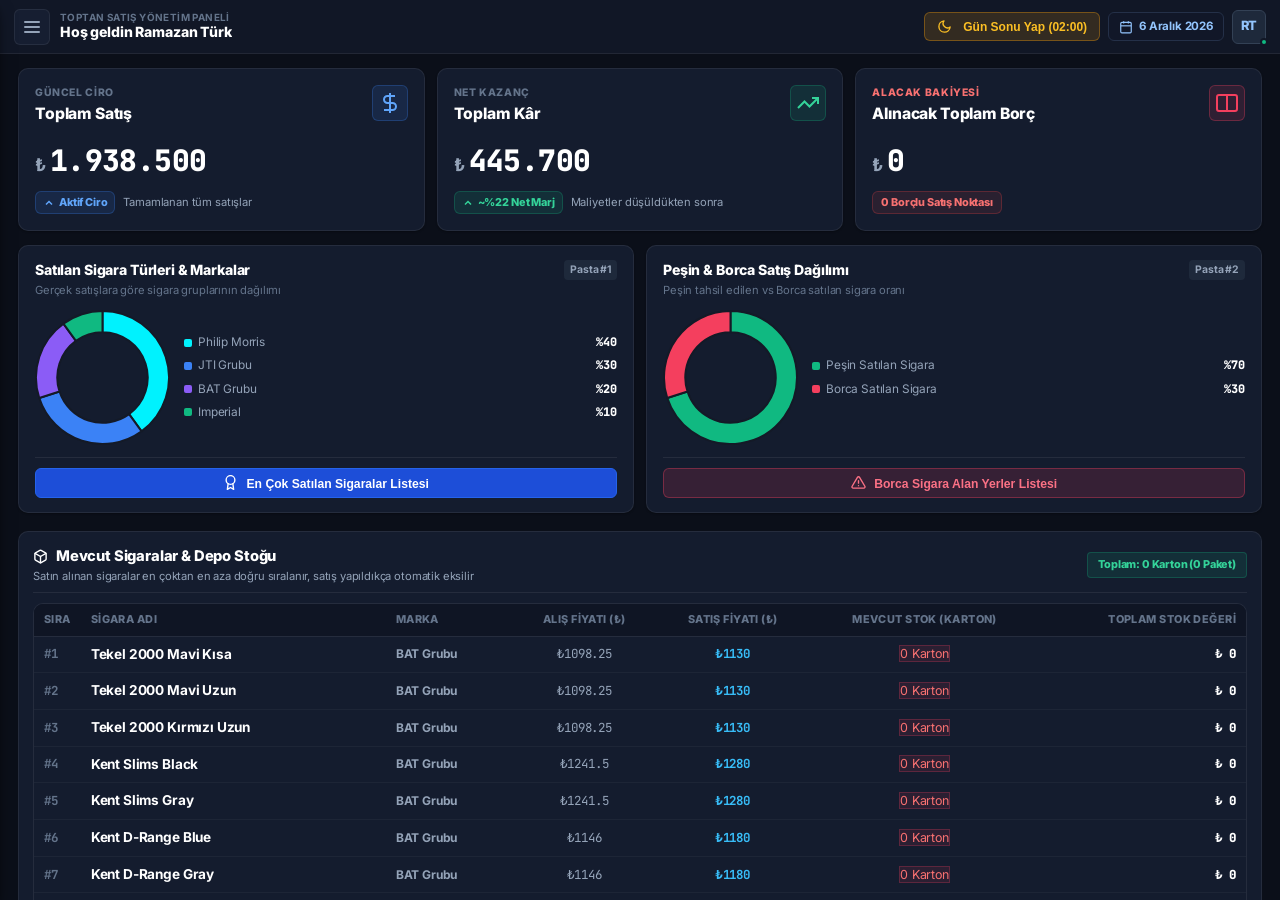
==== index.html @ 449f8c2a "feat: Coklu toptanci yonetimi, donanim kilidi, kacak koruma ve admin toptanci secici eklendi" ====
<!DOCTYPE html>
<html lang="tr">
<head>
  <meta charset="UTF-8">
  <meta name="viewport" content="width=device-width, initial-scale=1.0, maximum-scale=1.0, user-scalable=no">
  <meta name="mobile-web-app-capable" content="yes">
  <meta name="apple-mobile-web-app-capable" content="yes">
  <meta name="apple-mobile-web-app-status-bar-style" content="black-translucent">
  <meta name="theme-color" content="#060910">
  <link rel="manifest" href="manifest.json">
  <title>Toptancı Satış Sistemi - Tablet</title>
  <link rel="preconnect" href="https://fonts.googleapis.com">
  <link rel="preconnect" href="https://fonts.gstatic.com" crossorigin>
  <link href="https://fonts.googleapis.com/css2?family=Inter:wght@300;400;500;600;700;800;900&family=Plus+Jakarta+Sans:wght@400;500;600;700;800&family=JetBrains+Mono:wght@400;600;700;800&display=swap" rel="stylesheet">
  <link rel="stylesheet" href="style.css">
  <script src="libs/chart.min.js"></script>
  <!-- HTML to PDF Library for Instant Invoice Generation -->
  <script src="libs/html2pdf.bundle.min.js"></script>
</head>
<body>

  <!-- Emulator Wrapper & Control Deck -->
  <div class="emulator-container">
    
    <!-- Top Control Bar -->
    <header class="emulator-toolbar">
      <div class="brand-badge">
        <span class="pulse-dot"></span>
        <span class="brand-text">TOPTANCI SATIŞ SİSTEMİ • TABLET SİMÜLATÖRÜ</span>
      </div>
      <div class="toolbar-actions">
        <button id="btn-add-sale" class="tool-btn" title="Rastgele Satış Ekle">
          <svg viewBox="0 0 24 24" width="16" height="16" fill="none" stroke="currentColor" stroke-width="2"><path d="M12 5v14M5 12h14"/></svg>
          Canlı Satış Simüle Et
        </button>
        <button id="btn-rotate" class="tool-btn" title="Tableti Döndür">
          <svg viewBox="0 0 24 24" width="16" height="16" fill="none" stroke="currentColor" stroke-width="2"><path d="M21.5 2v6h-6M2.5 22v-6h6M2 11.5a10 10 0 0 1 18.8-4.3M22 12.5a10 10 0 0 1-18.8 4.2"/></svg>
          Yönü Çevir
        </button>
        <button id="btn-fullscreen" class="tool-btn" title="Tam Ekran">
          <svg viewBox="0 0 24 24" width="16" height="16" fill="none" stroke="currentColor" stroke-width="2"><path d="M8 3H5a2 2 0 0 0-2 2v3m18 0V5a2 2 0 0 0-2-2h-3m0 18h3a2 2 0 0 0 2-2v-3M3 16v3a2 2 0 0 0 2 2h3"/></svg>
          Tam Ekran
        </button>
      </div>
    </header>

    <!-- Physical Tablet Hardware Frame -->
    <main class="tablet-device" id="tablet-frame">
      <div class="tablet-bezel">
        <div class="tablet-camera"></div>

        <!-- Screen Surface -->
        <div class="tablet-screen" id="tablet-screen">
          
          <!-- App Top Bar -->
          <header class="app-topbar">
            <div class="topbar-left">
              <button id="drawer-toggle-btn" class="icon-button" aria-label="Menüyü Aç">
                <span class="hamburger-line"></span>
                <span class="hamburger-line"></span>
                <span class="hamburger-line"></span>
              </button>
              <div class="user-greeting-box">
                <div class="sub-title">Toptan Satış Yönetim Paneli</div>
                <h1 class="user-welcome">Hoş geldin Ramazan Türk</h1>
              </div>
            </div>

            <div class="topbar-right">
              <button type="button" class="btn-secondary" id="btn-manual-day-cutoff" onclick="openCutoffConfirmPrompt()" style="padding:6px 12px; font-size:0.75rem; font-weight:800; background:rgba(245,158,11,0.15); border-color:rgba(245,158,11,0.35); color:#fbbf24; gap:6px; display:inline-flex; align-items:center; cursor:pointer;" title="Gece 02:00 Devri - Günlük Verileri Sıfırla ve Arşivle">
                <svg class="icon-inline" width="15" height="15" viewBox="0 0 24 24" fill="none" stroke="currentColor" stroke-width="2.2" stroke-linecap="round" stroke-linejoin="round"><path d="M21 12.79A9 9 0 1 1 11.21 3 7 7 0 0 0 21 12.79z"/></svg> Gün Sonu Yap (02:00)
              </button>

              <div class="date-chip" id="topbar-date-picker-wrap" title="Tarihe Göre Satışları Filtrele">
                <svg width="14" height="14" viewBox="0 0 24 24" fill="none" stroke="currentColor" stroke-width="2"><rect x="3" y="4" width="18" height="18" rx="2" ry="2"/><line x1="16" y1="2" x2="16" y2="6"/><line x1="8" y1="2" x2="8" y2="6"/><line x1="3" y1="10" x2="21" y2="10"/></svg>
                <span id="live-date-label">30 Ağustos 2026</span>
                <input type="date" id="topbar-date-input" aria-label="Tarih Seç" />
              </div>
              <div class="avatar-pill">
                <div class="avatar-img">RT</div>
                <div class="online-indicator"></div>
              </div>
            </div>
          </header>

          <!-- Drawer Navigation Overlay & Panel -->
          <div class="drawer-backdrop" id="drawer-backdrop"></div>
          <aside class="drawer-panel" id="drawer-panel">
            <div class="drawer-header">
              <div class="drawer-brand">
                <div class="brand-icon">
                  <svg width="22" height="22" viewBox="0 0 24 24" fill="none" stroke="#00f2fe" stroke-width="2.2"><path d="M21 16V8a2 2 0 0 0-1-1.73l-7-4a2 2 0 0 0-2 0l-7 4A2 2 0 0 0 3 8v8a2 2 0 0 0 1 1.73l7 4a2 2 0 0 0 2 0l7-4A2 2 0 0 0 21 16z"/><polyline points="3.27 6.96 12 12.01 20.73 6.96"/><line x1="12" y1="22.08" x2="12" y2="12"/></svg>
                </div>
                <div>
                  <div class="drawer-title">TÜRK TOPTAN GIDA & DAĞITIM</div>
                  <div class="drawer-desc">Merkez Dağıtım Ağı</div>
                </div>
              </div>
              <button id="drawer-close-btn" class="icon-button small-btn">
                <svg width="18" height="18" viewBox="0 0 24 24" fill="none" stroke="currentColor" stroke-width="2.5"><line x1="18" y1="6" x2="6" y2="18"/><line x1="6" y1="6" x2="18" y2="18"/></svg>
              </button>
            </div>

            <nav class="drawer-nav">
              <div class="nav-section-title">ANA MODÜLLER</div>
              
              <a href="#ana-sayfa" class="drawer-item active" data-page="home">
                <div class="drawer-icon-box bg-blue">
                  <svg width="20" height="20" viewBox="0 0 24 24" fill="none" stroke="currentColor" stroke-width="2"><path d="M3 9l9-7 9 7v11a2 2 0 0 1-2 2H5a2 2 0 0 1-2-2z"/><polyline points="9 22 9 12 15 12 15 22"/></svg>
                </div>
                <div class="drawer-item-text">
                  <span class="item-title">Ana Ekran & Özet</span>
                  <span class="item-sub">Genel Ciro & Kâr Analizi</span>
                </div>
                <span class="item-badge">Canlı</span>
              </a>

              <a href="#satis-noktalari" class="drawer-item" data-page="points">
                <div class="drawer-icon-box bg-indigo">
                  <svg width="20" height="20" viewBox="0 0 24 24" fill="none" stroke="currentColor" stroke-width="2"><path d="M21 10c0 7-9 13-9 13s-9-6-9-13a9 9 0 0 1 18 0z"/><circle cx="12" cy="10" r="3"/></svg>
                </div>
                <div class="drawer-item-text">
                  <span class="item-title">Satış Noktaları</span>
                  <span class="item-sub" id="drawer-dealer-count-sub">48 Aktif Bayi & Market</span>
                </div>
                <span class="counter-badge" id="drawer-dealer-counter">48</span>
              </a>

              <a href="#bayi-alim" class="drawer-item" data-page="dealers">
                <div class="drawer-icon-box bg-purple">
                  <svg width="20" height="20" viewBox="0 0 24 24" fill="none" stroke="currentColor" stroke-width="2"><circle cx="9" cy="21" r="1"/><circle cx="20" cy="21" r="1"/><path d="M1 1h4l2.68 13.39a2 2 0 0 0 2 1.61h9.72a2 2 0 0 0 2-1.61L23 6H6"/></svg>
                </div>
                <div class="drawer-item-text">
                  <span class="item-title">Bayi Alım</span>
                  <span class="item-sub">Gelen Siparişler & Sevkiyat</span>
                </div>
                <span class="counter-badge pulse">12 Yeni</span>
              </a>

              <a href="#satis-grafikleri" class="drawer-item" data-page="charts">
                <div class="drawer-icon-box bg-cyan">
                  <svg width="20" height="20" viewBox="0 0 24 24" fill="none" stroke="currentColor" stroke-width="2"><line x1="18" y1="20" x2="18" y2="10"/><line x1="12" y1="20" x2="12" y2="4"/><line x1="6" y1="20" x2="6" y2="14"/></svg>
                </div>
                <div class="drawer-item-text">
                  <span class="item-title">Satış Grafikleri</span>
                  <span class="item-sub">Detaylı Kırılım Raporları</span>
                </div>
              </a>

              <div class="nav-section-title">FİYAT & PİYASA YÖNETİMİ</div>

              <a href="#zam-gecisi" class="drawer-item" id="drawer-btn-price-increase" style="background:rgba(249,115,22,0.1); border:1px solid rgba(249,115,22,0.3);">
                <div class="drawer-icon-box bg-orange">
                  <svg width="20" height="20" viewBox="0 0 24 24" fill="none" stroke="currentColor" stroke-width="2.5"><polyline points="23 6 13.5 15.5 8.5 10.5 1 18"/><polyline points="17 6 23 6 23 12"/></svg>
                </div>
                <div class="drawer-item-text">
                  <span class="item-title" style="color:#fdba74;"><svg class="icon-inline" width="15" height="15" viewBox="0 0 24 24" fill="none" stroke="currentColor" stroke-width="2.2" stroke-linecap="round" stroke-linejoin="round"><polygon points="13 2 3 14 12 14 11 22 21 10 12 10 13 2"/></svg> Zam Geçişi Yap</span>
                  <span class="item-sub">Tüm Sigaralara & Özel Fiyatlara Zam</span>
                </div>
                <span class="item-badge" style="background:rgba(249,115,22,0.2); color:#f97316;">Fiyat Güncelle</span>
              </a>

              <div class="nav-section-title">FİNANSAL DURUM</div>

              <a href="#alinacak-borc" class="drawer-item" data-page="receivables">
                <div class="drawer-icon-box bg-emerald">
                  <svg width="20" height="20" viewBox="0 0 24 24" fill="none" stroke="currentColor" stroke-width="2"><polyline points="23 6 13.5 15.5 8.5 10.5 1 18"/><polyline points="17 6 23 6 23 12"/></svg>
                </div>
                <div class="drawer-item-text">
                  <span class="item-title">Alınacak Toplam Borç</span>
                  <span class="item-sub text-emerald">Müşteri / Bayi Bakiyeleri</span>
                </div>
                <span class="money-badge emerald" id="drawer-receivables-badge">₺ 428.500</span>
              </a>

              <a href="#verilecek-borc" class="drawer-item" data-page="payables">
                <div class="drawer-icon-box bg-rose">
                  <svg width="20" height="20" viewBox="0 0 24 24" fill="none" stroke="currentColor" stroke-width="2"><polyline points="23 18 13.5 8.5 8.5 13.5 1 6"/><polyline points="17 18 23 18 23 12"/></svg>
                </div>
                <div class="drawer-item-text">
                  <span class="item-title">Verilecek Toplam Borç</span>
                  <span class="item-sub text-rose">Fabrika & Tedarikçi Borcu</span>
                </div>
                <span class="money-badge rose">₺ 194.200</span>
              </a>

              <div class="nav-section-title">VERİ GÜVENLİĞİ & YEDEK</div>

              <a href="#veri-yedekle" class="drawer-item" data-page="backup" id="drawer-btn-backup-restore" style="background:rgba(59,130,246,0.08); border:1px solid rgba(59,130,246,0.25);">
                <div class="drawer-icon-box bg-blue">
                  <svg width="20" height="20" viewBox="0 0 24 24" fill="none" stroke="currentColor" stroke-width="2"><path d="M19 21H5a2 2 0 0 1-2-2V5a2 2 0 0 1 2-2h11l5 5v11a2 2 0 0 1-2 2z"/><polyline points="17 21 17 13 7 13 7 21"/><polyline points="7 3 7 8 15 8"/></svg>
                </div>
                <div class="drawer-item-text">
                  <span class="item-title" style="color:#60a5fa;"><svg class="icon-inline" width="15" height="15" viewBox="0 0 24 24" fill="none" stroke="currentColor" stroke-width="2.2" stroke-linecap="round" stroke-linejoin="round"><path d="M19 21H5a2 2 0 0 1-2-2V5a2 2 0 0 1 2-2h11l5 5v11a2 2 0 0 1-2 2z"/><polyline points="17 21 17 13 7 13 7 21"/><polyline points="7 3 7 8 15 8"/></svg> Verileri Yedekle / Yükle</span>
                  <span class="item-sub">Tam Sistem Yedeği & Geri Yükleme</span>
                </div>
                <span class="item-badge" style="background:rgba(59,130,246,0.2); color:#60a5fa;">Yedekleme</span>
              </a>

              <a href="#canli-destek" class="drawer-item" id="drawer-btn-support-chat" style="background:rgba(16,185,129,0.08); border:1px solid rgba(16,185,129,0.25); margin-top:6px;">
                <div class="drawer-icon-box" style="background:rgba(16,185,129,0.2); color:#34d399;">
                  <svg width="20" height="20" viewBox="0 0 24 24" fill="none" stroke="currentColor" stroke-width="2"><path d="M21 15a2 2 0 0 1-2 2H7l-4 4V5a2 2 0 0 1 2-2h14a2 2 0 0 1 2 2z"/></svg>
                </div>
                <div class="drawer-item-text">
                  <span class="item-title" style="color:#34d399; font-weight:800;">💬 Canlı Destek & Patron</span>
                  <span class="item-sub">Fotoğraflı Mesajlaşma Hattı</span>
                </div>
                <span class="item-badge" id="drawer-support-badge" style="background:rgba(16,185,129,0.25); color:#34d399; font-weight:800;">Destek</span>
              </a>

              <a href="admin.html" target="_blank" class="drawer-item" id="drawer-btn-open-admin-panel" style="background:linear-gradient(135deg, rgba(99,102,241,0.12) 0%, rgba(168,85,247,0.12) 100%); border:1px solid rgba(99,102,241,0.35); margin-top:6px;">
                <div class="drawer-icon-box" style="background:linear-gradient(135deg, #4f46e5 0%, #7c3aed 100%); color:#fff;">
                  <svg width="20" height="20" viewBox="0 0 24 24" fill="none" stroke="currentColor" stroke-width="2"><rect x="2" y="3" width="20" height="14" rx="2" ry="2"/><line x1="8" y1="21" x2="16" y2="21"/><line x1="12" y1="17" x2="12" y2="21"/></svg>
                </div>
                <div class="drawer-item-text">
                  <span class="item-title" style="color:#a5b4fc; font-weight:800;">Patron Admin Paneli ↗</span>
                  <span class="item-sub">Supabase Canlı Yönetim & Rapor</span>
                </div>
                <span class="item-badge" style="background:rgba(99,102,241,0.25); color:#c7d2fe; font-weight:800;">Web</span>
              </a>
            </nav>

            <div class="drawer-footer">
              <div class="admin-chip">
                <div class="admin-info">
                  <div class="name">Ramazan Türk</div>
                  <div class="role">Ana Yönetici (Super Admin)</div>
                </div>
                <div class="status-tag">Aktif</div>
              </div>
            </div>
          </aside>

          <!-- Main Scrollable Content Area -->
          <div class="main-viewport" id="main-viewport">
            
            <div id="history-mode-banner" class="day-diff-banner hidden" style="background:rgba(245,158,11,0.15); border:1px solid rgba(245,158,11,0.4);">
              <div class="diff-content">
                <div class="diff-icon" style="background:#f59e0b; color:#000;"><svg class="icon-inline" width="15" height="15" viewBox="0 0 24 24" fill="none" stroke="currentColor" stroke-width="2.2" stroke-linecap="round" stroke-linejoin="round"><rect x="3" y="4" width="18" height="18" rx="2" ry="2"/><line x1="16" y1="2" x2="16" y2="6"/><line x1="8" y1="2" x2="8" y2="6"/><line x1="3" y1="10" x2="21" y2="10"/></svg></div>
                <div class="diff-text-area">
                  <div class="diff-title" style="color:#fbbf24;" id="history-mode-title">Geçmiş Tarih İnceleme Modu</div>
                  <div class="diff-detail" style="color:#fef3c7;" id="history-mode-text">Seçilen Tarih: <strong>--</strong>. Ekrandaki günlük veriler arşiv kaydından gösterilmektedir.</div>
                </div>
              </div>
              <button type="button" id="btn-return-today-live" class="pill-btn active" style="background:#f59e0b; color:#000; font-weight:800; border:none; padding:6px 12px; cursor:pointer; font-size:0.75rem;"><svg class="icon-inline" width="15" height="15" viewBox="0 0 24 24" fill="none" stroke="currentColor" stroke-width="2.2" stroke-linecap="round" stroke-linejoin="round"><polyline points="23 4 23 10 17 10"/><polyline points="1 20 1 14 7 14"/><path d="M3.51 9a9 9 0 0 1 14.85-3.36L23 10M1 14l4.64 4.36A9 9 0 0 0 20.49 15"/></svg> Bugüne Dön</button>
            </div>

            <div id="day-diff-banner" class="day-diff-banner hidden">
              <div class="diff-content">
                <div class="diff-icon" id="diff-icon-box"><svg class="icon-inline" width="15" height="15" viewBox="0 0 24 24" fill="none" stroke="currentColor" stroke-width="2.2" stroke-linecap="round" stroke-linejoin="round"><line x1="18" y1="20" x2="18" y2="10"/><line x1="12" y1="20" x2="12" y2="4"/><line x1="6" y1="20" x2="6" y2="14"/></svg></div>
                <div class="diff-text-area">
                  <div class="diff-title" id="diff-date-title">27 Ağustos Perşembe</div>
                  <div class="diff-detail" id="diff-detail-text">Bir önceki güne göre <strong>₺ 18.400 (%12.6)</strong> daha fazla satış yapıldı.</div>
                </div>
              </div>
              <button id="close-diff-btn" class="diff-close">&times;</button>
            </div>

            <!-- TAB 1: ANA EKRAN -->
            <section id="page-home" class="page-content active-page">
              <div class="stat-cards-grid">
                <div class="stat-card card-sales">
                  <div class="card-glass-glow glow-cyan"></div>
                  <div class="card-header">
                    <div class="card-meta">
                      <span class="card-tag">GÜNCEL CİRO</span>
                      <h2 class="card-title">Toplam Satış</h2>
                    </div>
                    <div class="card-icon-wrap cyan">
                      <svg width="24" height="24" viewBox="0 0 24 24" fill="none" stroke="currentColor" stroke-width="2"><path d="M12 2v20M17 5H9.5a3.5 3.5 0 0 0 0 7h5a3.5 3.5 0 0 1 0 7H6"/></svg>
                    </div>
                  </div>
                  <div class="card-body">
                    <div class="metric-value-row">
                      <span class="currency">₺</span>
                      <span class="value counter" id="stat-total-sales">0</span>
                    </div>
                    <div class="card-footer-info">
                      <span class="trend-pill trend-up">
                        <svg width="12" height="12" viewBox="0 0 24 24" fill="none" stroke="currentColor" stroke-width="3"><polyline points="18 15 12 9 6 15"/></svg>
                        Aktif Ciro
                      </span>
                      <span class="footer-desc">Tamamlanan tüm satışlar</span>
                    </div>
                  </div>
                </div>

                <div class="stat-card card-profit">
                  <div class="card-glass-glow glow-emerald"></div>
                  <div class="card-header">
                    <div class="card-meta">
                      <span class="card-tag">NET KAZANÇ</span>
                      <h2 class="card-title">Toplam Kâr</h2>
                    </div>
                    <div class="card-icon-wrap emerald">
                      <svg width="24" height="24" viewBox="0 0 24 24" fill="none" stroke="currentColor" stroke-width="2"><polyline points="22 7 13.5 15.5 8.5 10.5 2 17"/><polyline points="16 7 22 7 22 13"/></svg>
                    </div>
                  </div>
                  <div class="card-body">
                    <div class="metric-value-row text-emerald">
                      <span class="currency">₺</span>
                      <span class="value counter" id="stat-total-profit">0</span>
                    </div>
                    <div class="card-footer-info">
                      <span class="trend-pill trend-up-emerald">
                        <svg width="12" height="12" viewBox="0 0 24 24" fill="none" stroke="currentColor" stroke-width="3"><polyline points="18 15 12 9 6 15"/></svg>
                        ~%22 Net Marj
                      </span>
                      <span class="footer-desc">Maliyetler düşüldükten sonra</span>
                    </div>
                  </div>
                </div>

                <!-- İstenen: En sağ kenardaki boşlukta TOPLAM BORÇ olacak -->
                <div class="stat-card card-balance">
                  <div class="card-glass-glow glow-indigo"></div>
                  <div class="card-header">
                    <div class="card-meta">
                      <span class="card-tag text-rose">ALACAK BAKİYESİ</span>
                      <h2 class="card-title">Alınacak Toplam Borç</h2>
                    </div>
                    <div class="card-icon-wrap" style="background:rgba(244,63,94,0.12); color:#f43f5e; border:1px solid rgba(244,63,94,0.3);">
                      <svg width="24" height="24" viewBox="0 0 24 24" fill="none" stroke="currentColor" stroke-width="2"><rect x="2" y="4" width="20" height="16" rx="2"/><line x1="12" y1="4" x2="12" y2="20"/></svg>
                    </div>
                  </div>
                  <div class="card-body">
                    <div class="metric-value-row text-rose">
                      <span class="currency">₺</span>
                      <span class="value" id="stat-total-receivable-debt">0</span>
                    </div>
                    <div class="quick-split">
                      <span class="split-item text-muted" id="stat-debt-dealers-count">0 Borçlu Satış Noktası</span>
                    </div>
                  </div>
                </div>
              </div>

              <!-- İki Adet Yan Yana Pasta Grafiği (İstenen Yeni Özellikler) -->
              <div class="charts-duo-row">
                
                <!-- Sol Pasta Grafiği: Satılan Sigara Türlerine Göre Dağılım & Altında Liste Tuşu -->
                <div class="chart-box pie-box">
                  <div class="chart-box-header">
                    <div>
                      <h3 class="chart-title">Satılan Sigara Türleri & Markalar</h3>
                      <p class="chart-subtitle">Gerçek satışlara göre sigara gruplarının dağılımı</p>
                    </div>
                    <span class="chart-badge">Pasta #1</span>
                  </div>
                  <div class="pie-container">
                    <div class="chart-canvas-wrap">
                      <canvas id="categoryPieChart"></canvas>
                    </div>
                    <div class="custom-legend" id="categoryLegend"></div>
                  </div>
                  <!-- İstenen Buton: En Çok Satılan Sigaraların Listesi -->
                  <div style="margin-top: 12px; border-top: 1px solid var(--border-subtle); padding-top: 10px;">
                    <button class="pill-btn active" id="btn-open-top-selling-modal" style="width:100%; justify-content:center; gap:6px;">
                      <svg class="icon-inline" width="15" height="15" viewBox="0 0 24 24" fill="none" stroke="currentColor" stroke-width="2.2" stroke-linecap="round" stroke-linejoin="round"><circle cx="12" cy="8" r="7"/><polyline points="8.21 13.89 7 23 12 20 17 23 15.79 13.88"/></svg> En Çok Satılan Sigaralar Listesi
                    </button>
                  </div>
                </div>

                <!-- Sağ Pasta Grafiği: Peşin Satılan vs Borca Satılan Sigara & Altında Borçlu Yerler Tuşu -->
                <div class="chart-box pie-box">
                  <div class="chart-box-header">
                    <div>
                      <h3 class="chart-title">Peşin & Borca Satış Dağılımı</h3>
                      <p class="chart-subtitle">Peşin tahsil edilen vs Borca satılan sigara oranı</p>
                    </div>
                    <span class="chart-badge">Pasta #2</span>
                  </div>
                  <div class="pie-container">
                    <div class="chart-canvas-wrap">
                      <canvas id="profitMarginPieChart"></canvas>
                    </div>
                    <div class="custom-legend" id="marginLegend"></div>
                  </div>
                  <!-- İstenen Buton: Borca Sigara Alan Yerlerin Listesi -->
                  <div style="margin-top: 12px; border-top: 1px solid var(--border-subtle); padding-top: 10px;">
                    <button class="pill-btn active" id="btn-open-debtors-list-modal" style="width:100%; justify-content:center; gap:6px; background:rgba(244,63,94,0.15); border-color:rgba(244,63,94,0.35); color:#fb7185;">
                      <svg class="icon-inline" width="15" height="15" viewBox="0 0 24 24" fill="none" stroke="currentColor" stroke-width="2.2" stroke-linecap="round" stroke-linejoin="round"><path d="M10.29 3.86L1.82 18a2 2 0 0 0 1.71 3h16.94a2 2 0 0 0 1.71-3L13.71 3.86a2 2 0 0 0-3.42 0z"/><line x1="12" y1="9" x2="12" y2="13"/><line x1="12" y1="17" x2="12.01" y2="17"/></svg> Borca Sigara Alan Yerler Listesi
                    </button>
                  </div>
                </div>
              </div>

              <!-- MEVCUT SİGARALAR LİSTESİ (En Çoktan En Aza Stok Sıralı) -->
              <div class="detail-section-card" style="margin-top: 4px;">
                <div class="section-card-header" style="justify-content:space-between; flex-wrap:wrap; gap:10px;">
                  <div>
                    <h3 style="font-size:0.92rem; font-weight:800; color:#ffffff;"><svg class="icon-inline" width="15" height="15" viewBox="0 0 24 24" fill="none" stroke="currentColor" stroke-width="2.2" stroke-linecap="round" stroke-linejoin="round"><path d="M21 16V8a2 2 0 0 0-1-1.73l-7-4a2 2 0 0 0-2 0l-7 4A2 2 0 0 0 3 8v8a2 2 0 0 0 1 1.73l7 4a2 2 0 0 0 2 0l7-4A2 2 0 0 0 21 16z"/><polyline points="3.27 6.96 12 12.01 20.73 6.96"/><line x1="12" y1="22.08" x2="12" y2="12"/></svg> Mevcut Sigaralar & Depo Stoğu</h3>
                    <p style="font-size:0.7rem; color:#94a3b8;">Satın alınan sigaralar en çoktan en aza doğru sıralanır, satış yapıldıkça otomatik eksilir</p>
                  </div>
                  <div style="display:flex; align-items:center; gap:8px;">
                    <span class="badge-tag" id="home-total-stock-badge" style="background:rgba(16,185,129,0.12); border:1px solid rgba(16,185,129,0.25); color:#34d399; font-weight:800; padding:4px 10px;">Toplam: 0 Karton</span>
                  </div>
                </div>
                <div class="points-table-container wh-table-scroll-container" style="max-height: 360px; overflow-y:auto; overflow-x:auto; -webkit-overflow-scrolling:touch;">
                  <table class="modern-table" style="min-width:620px;">
                    <thead>
                      <tr>
                        <th style="width:40px;">Sıra</th>
                        <th>Sigara Adı</th>
                        <th>Marka</th>
                        <th style="text-align:center;">Alış Fiyatı (₺)</th>
                        <th style="text-align:center;">Satış Fiyatı (₺)</th>
                        <th style="text-align:center;">Mevcut Stok (Karton)</th>
                        <th style="text-align:right;">Toplam Stok Değeri</th>
                      </tr>
                    </thead>
                    <tbody id="home-stock-tbody"></tbody>
                  </table>
                </div>
                <div style="margin-top: 12px; border-top: 1px solid var(--border-subtle); padding-top: 10px;">
                  <button class="pill-btn active" id="btn-open-warehouse-data-modal" style="width:100%; justify-content:center; gap:8px; background:linear-gradient(135deg, rgba(16,185,129,0.18), rgba(6,182,212,0.18)); border:1px solid rgba(16,185,129,0.4); color:#34d399; font-weight:800; font-size:0.88rem; padding:10px 16px; box-shadow:0 4px 15px rgba(16,185,129,0.15);">
                    <svg class="icon-inline" width="15" height="15" viewBox="0 0 24 24" fill="none" stroke="currentColor" stroke-width="2.2" stroke-linecap="round" stroke-linejoin="round"><line x1="18" y1="20" x2="18" y2="10"/><line x1="12" y1="20" x2="12" y2="4"/><line x1="6" y1="20" x2="6" y2="14"/></svg> Depo Verilerini Görüntüle
                  </button>
                </div>
              </div>

              <!-- Gün Gün Satışlar Çizgi Grafiği (Sadece 7 Günlük Sadeleşmiş Görünüm & Sol/Sağ Oklar) -->
              <div class="chart-box main-timeline-chart-box">
                <div class="chart-box-header" style="display:flex; justify-content:space-between; align-items:center; flex-wrap:wrap; gap:12px;">
                  <div class="timeline-title-area">
                    <h3 class="chart-title" style="display:flex; align-items:center; gap:10px;">
                      <span>Gün Gün Satış ve Ciro Zaman Çizelgesi</span>
                      <span class="badge-tag" id="timeline-7day-badge" style="background:rgba(0,242,254,0.15); border:1px solid rgba(0,242,254,0.3); color:#00f2fe; font-size:0.72rem; font-weight:800; padding:2px 8px; border-radius:12px;">7 Günlük Periyot</span>
                    </h3>
                    <p class="chart-subtitle">7 günlük ciro eğrisi (Okları kullanarak zaman aralığını kaydırın)</p>
                  </div>
                  
                  <!-- Sol / Sağ Ok Navigasyon Butonları -->
                  <div class="chart-actions" style="display:flex; align-items:center; gap:8px;">
                    <div style="display:inline-flex; border:1px solid rgba(255,255,255,0.12); border-radius:8px; overflow:hidden; background:rgba(0,0,0,0.4);">
                      <button type="button" class="tool-btn" id="btn-timeline-prev" style="padding:6px 12px; font-weight:900; color:#00f2fe; border:none; background:transparent; cursor:pointer;" title="Önceki 7 Gün (Geri)">
                        ◀ Geri
                      </button>
                      <button type="button" class="tool-btn" id="btn-timeline-next" style="padding:6px 12px; font-weight:900; color:#00f2fe; border:none; background:transparent; border-left:1px solid rgba(255,255,255,0.1); cursor:pointer;" title="Sonraki 7 Gün (İleri)">
                        İleri ▶
                      </button>
                    </div>
                  </div>
                </div>

                <div class="chart-notice-strip" id="chart-tooltip-strip">
                  <span class="icon"><svg class="icon-inline" width="15" height="15" viewBox="0 0 24 24" fill="none" stroke="currentColor" stroke-width="2.2" stroke-linecap="round" stroke-linejoin="round"><path d="M9 18h6"/><path d="M10 22h4"/><path d="M15.09 14c.18-.98.65-1.74 1.41-2.5A4.65 4.65 0 0 0 18 8 6 6 0 0 0 6 8c0 1 .23 2.23 1.5 3.5.76.76 1.23 1.52 1.41 2.5"/></svg></span>
                  <span id="timeline-interactive-note">Grafik üzerindeki herhangi bir güne tıklayarak <strong>bir önceki güne göre kazanç farkını</strong> anında hesaplayabilirsiniz.</span>
                </div>
                <div class="timeline-canvas-container">
                  <canvas id="dailyTimelineChart"></canvas>
                </div>
              </div>

              <!-- Haftalık Başarı Kartı -->
              <div class="highlight-insight-card">
                <div class="insight-glow"></div>
                <div class="insight-badge-icon">
                  <svg width="28" height="28" viewBox="0 0 24 24" fill="none" stroke="#ffd700" stroke-width="2"><polygon points="12 2 15.09 8.26 22 9.27 17 14.14 18.18 21.02 12 17.77 5.82 21.02 7 14.14 2 9.27 8.91 8.26 12 2"/></svg>
                </div>
                <div class="insight-content">
                  <div class="insight-header-tag">HAFTALIK PERFORMANS REKORU</div>
                  <h4 class="insight-title" id="weekly-record-text">
                    Bu hafta en çok <span class="highlight-date">bugün (27 Ağustos Perşembe)</span> <span class="highlight-amount">₺ 164.200</span> satış yaptın ve <span class="highlight-profit">₺ 42.800</span> kâr ettin!
                  </h4>
                  <p class="insight-sub">Bu hafta toplam 6 sevkiyat tamamlandı, ortalama sepet tutarı hedeflenen bütçenin %132 üzerine çıktı.</p>
                </div>
                <div class="insight-action">
                  <button class="glass-btn" id="btn-view-weekly-report">Raporu Gör</button>
                </div>
              </div>

              <!-- TOPTAN SATIŞ & KÂRLILIK GENEL RAPORU BUTONU (TÜM DETAYLAR VE PDF İNDİRME) -->
              <div style="margin-top: 16px; margin-bottom: 24px;">
                <button type="button" class="btn-primary" id="btn-open-full-report" style="width:100%; padding:14px 20px; font-size:1.02rem; font-weight:800; background:linear-gradient(135deg, #10b981 0%, #059669 100%); border-color:#34d399; box-shadow:0 8px 25px rgba(16,185,129,0.3); justify-content:center; gap:10px; border-radius:14px;">
                  <svg width="20" height="20" viewBox="0 0 24 24" fill="none" stroke="currentColor" stroke-width="2.5"><path d="M14 2H6a2 2 0 0 0-2 2v16a2 2 0 0 0 2 2h12a2 2 0 0 0 2-2V8z"/><polyline points="14 2 14 8 20 8"/><line x1="16" y1="13" x2="8" y2="13"/><line x1="16" y1="17" x2="8" y2="17"/><polyline points="10 9 9 9 8 9"/></svg>
                  <svg class="icon-inline" width="15" height="15" viewBox="0 0 24 24" fill="none" stroke="currentColor" stroke-width="2.2" stroke-linecap="round" stroke-linejoin="round"><line x1="18" y1="20" x2="18" y2="10"/><line x1="12" y1="20" x2="12" y2="4"/><line x1="6" y1="20" x2="6" y2="14"/></svg> Günlük, Haftalık & Aylık Satış-Kâr Raporunu Gör (PDF İndir)
                </button>
              </div>
            </section>

            <!-- TAB 2: SATIŞ NOKTALARI LİSTESİ -->
            <section id="page-points" class="page-content">
              <div class="subpage-header" style="display:flex; justify-content:space-between; align-items:center; flex-wrap:wrap; gap:12px; margin-bottom:12px;">
                <div>
                  <h2 class="subpage-title" style="font-size:1.15rem; font-weight:800; color:#ffffff;">Satış Noktaları & Bayi Ağı</h2>
                  <p class="subpage-desc" style="font-size:0.75rem; color:#94a3b8;">Detaylı yönetim ekranını açmak için <strong>satış noktasına tıklayınız</strong></p>
                </div>
                <button class="pill-btn active" id="btn-open-add-dealer-modal" style="padding:8px 16px; font-weight:800;">
                  <svg width="14" height="14" viewBox="0 0 24 24" fill="none" stroke="currentColor" stroke-width="3" style="display:inline-block; vertical-align:middle; margin-right:4px;"><path d="M12 5v14M5 12h14"/></svg>
                  Yeni Satış Noktası Ekle
                </button>
              </div>

              <!-- Satış Noktaları Arama Çubuğu -->
              <div class="search-filter-row" style="margin-bottom:14px;">
                <div class="search-input-box">
                  <svg width="15" height="15" viewBox="0 0 24 24" fill="none" stroke="currentColor" stroke-width="2.5"><circle cx="11" cy="11" r="8"/><line x1="21" y1="21" x2="16.65" y2="16.65"/></svg>
                  <input type="text" id="input-search-dealers" placeholder="Satış noktası adı, yetkili, telefon veya bölge ara..." />
                </div>
              </div>

              <div class="points-table-container">
                <table class="modern-table">
                  <thead>
                    <tr>
                      <th>Satış Noktası / Bayi Adı</th>
                      <th>Telefon</th>
                      <th>Bölge / İlçe</th>
                      <th>Son İşlem</th>
                      <th>Toplam Borç</th>
                      <th>İşlem</th>
                    </tr>
                  </thead>
                  <tbody id="dealers-tbody"></tbody>
                </table>
              </div>
            </section>

            <!-- TAB: DOĞRUDAN TAM EKRAN AÇILAN SATIŞ NOKTASI DETAY SAYFASI -->
            <section id="page-dealer-detail" class="page-content">
              
              <!-- Yenilenen Hiyerarşik ve Şık Satış Noktası Başlık Kartı -->
              <div class="detail-header-card">
                <!-- 1. Hiyerarşi Satırı: Navigasyon ve Bölge Bilgileri -->
                <div class="detail-top-nav-row">
                  <button id="btn-back-to-dealers-page" class="back-pill-btn">
                    <svg width="15" height="15" viewBox="0 0 24 24" fill="none" stroke="currentColor" stroke-width="2.5"><path d="M19 12H5M12 19l-7-7 7-7"/></svg>
                    <span>← Satış Noktalarına Dön</span>
                  </button>
                  <button id="btn-open-edit-dealer-info-modal" class="pill-btn" style="background:rgba(245,158,11,0.15); border:1px solid rgba(245,158,11,0.4); color:#fde68a; font-weight:800; padding:6px 12px; font-size:0.78rem; cursor:pointer; display:inline-flex; align-items:center; gap:6px;">
                    <svg width="14" height="14" viewBox="0 0 24 24" fill="none" stroke="currentColor" stroke-width="2.5"><path d="M11 4H4a2 2 0 0 0-2 2v14a2 2 0 0 0 2 2h14a2 2 0 0 0 2-2v-7"/><path d="M18.5 2.5a2.121 2.121 0 0 1 3 3L12 15l-4 1 1-4 9.5-9.5z"/></svg>
                    <span><svg class="icon-inline" width="15" height="15" viewBox="0 0 24 24" fill="none" stroke="currentColor" stroke-width="2.2" stroke-linecap="round" stroke-linejoin="round"><path d="M11 4H4a2 2 0 0 0-2 2v14a2 2 0 0 0 2 2h14a2 2 0 0 0 2-2v-7"/><path d="M18.5 2.5a2.121 2.121 0 0 1 3 3L12 15l-4 1 1-4 9.5-9.5z"/></svg> Satış Noktası Bilgilerini Güncelle</span>
                  </button>
                  <div class="dealer-badge-group">
                    <span class="meta-item-chip" id="detail-dealer-region-text"><svg class="icon-inline" width="15" height="15" viewBox="0 0 24 24" fill="none" stroke="currentColor" stroke-width="2.2" stroke-linecap="round" stroke-linejoin="round"><path d="M21 10c0 7-9 13-9 13s-9-6-9-13a9 9 0 0 1 18 0z"/><circle cx="12" cy="10" r="3"/></svg> Kadıköy / İstanbul</span>
                    <span class="meta-item-chip text-muted" id="detail-dealer-last-order-text"><svg class="icon-inline" width="15" height="15" viewBox="0 0 24 24" fill="none" stroke="currentColor" stroke-width="2.2" stroke-linecap="round" stroke-linejoin="round"><circle cx="12" cy="12" r="10"/><polyline points="12 6 12 12 16 14"/></svg> Son Sipariş: Bugün 14:20</span>
                  </div>
                </div>

                <!-- 2. Hiyerarşi Satırı: Satış Noktası Kimliği ve Toplam Borç Durumu -->
                <div class="detail-main-identity-row">
                  <div class="dealer-hero-left">
                    <div class="dealer-hero-avatar" id="detail-dealer-avatar">YS</div>
                    <div class="dealer-hero-text">
                      <h2 class="detail-hero-title" id="detail-dealer-name">Yıldız Süpermarketler Zinciri</h2>
                      <div class="dealer-phone-container">
                        <!-- Tıklanabilir & Kopyalanıp Aranan Telefon Butonu -->
                        <button type="button" class="dealer-phone-action-btn" id="btn-call-dealer-phone" title="Numarayı kopyala ve telefon uygulamasında aç">
                          <svg width="14" height="14" viewBox="0 0 24 24" fill="none" stroke="currentColor" stroke-width="2.5"><path d="M22 16.92v3a2 2 0 0 1-2.18 2 19.79 19.79 0 0 1-8.63-3.07 19.5 19.5 0 0 1-6-6 19.79 19.79 0 0 1-3.07-8.67A2 2 0 0 1 4.11 2h3a2 2 0 0 1 2 1.72 12.84 12.84 0 0 0 .7 2.81 2 2 0 0 1-.45 2.11L8.09 9.91a16 16 0 0 0 6 6l1.27-1.27a2 2 0 0 1 2.11-.45 12.84 12.84 0 0 0 2.81.7A2 2 0 0 1 22 16.92z"/></svg>
                          <span id="detail-dealer-phone-text">0532 555 12 34</span>
                          <span class="phone-call-sub-tag"><svg class="icon-inline" width="15" height="15" viewBox="0 0 24 24" fill="none" stroke="currentColor" stroke-width="2.2" stroke-linecap="round" stroke-linejoin="round"><path d="M22 16.92v3a2 2 0 0 1-2.18 2 19.79 19.79 0 0 1-8.63-3.07 19.5 19.5 0 0 1-6-6 19.79 19.79 0 0 1-3.07-8.67A2 2 0 0 1 4.11 2h3a2 2 0 0 1 2 1.72 12.84 12.84 0 0 0 .7 2.81 2 2 0 0 1-.45 2.11L8.09 9.91a16 16 0 0 0 6 6l1.27-1.27a2 2 0 0 1 2.11-.45 12.84 12.84 0 0 0 2.81.7A2 2 0 0 1 22 16.92z"/></svg> Ara / Kopyala</span>
                        </button>
                      </div>
                    </div>
                  </div>

                  <div class="dealer-hero-right">
                    <div class="dealer-debt-highlight-card">
                      <span class="debt-card-label">GÜNCEL TOPLAM BORÇ</span>
                      <span class="dealer-debt-badge-lg text-rose" id="detail-dealer-debt-badge">₺ 0</span>
                    </div>
                  </div>
                </div>

                <!-- 3. Hiyerarşi Satırı: Aksiyon Butonları Grubu -->
                <div class="detail-bottom-actions-row">
                  <div class="actions-hint-text">
                    <svg class="icon-inline" width="15" height="15" viewBox="0 0 24 24" fill="none" stroke="currentColor" stroke-width="2.2" stroke-linecap="round" stroke-linejoin="round"><polygon points="13 2 3 14 12 14 11 22 21 10 12 10 13 2"/></svg> Bu nokta için özel fiyat, borç tahsilatı veya satış oluşturun:
                  </div>
                  <div class="detail-action-buttons-group">
                    <button id="btn-open-custom-price-modal" class="pill-btn custom-price-btn" title="Bu satış noktasına özel sigara fiyatları ve genel indirim tanımlayın">
                      <svg width="15" height="15" viewBox="0 0 24 24" fill="none" stroke="currentColor" stroke-width="2.5"><path d="M20.59 13.41l-7.17 7.17a2 2 0 0 1-2.83 0L2 12V2h10l8.59 8.59a2 2 0 0 1 0 2.82z"/><line x1="7" y1="7" x2="7.01" y2="7"/></svg>
                      <span>Özel Fiyat Tanımla</span>
                    </button>

                    <button id="btn-open-bulk-debt-pay" class="bulk-debt-pay-btn" title="Tüm borçlardan en eskisinden başlayarak toplu tahsilat yap">
                      <svg width="15" height="15" viewBox="0 0 24 24" fill="none" stroke="currentColor" stroke-width="2.5"><path d="M12 1v22M17 5H9.5a3.5 3.5 0 0 0 0 7h5a3.5 3.5 0 0 1 0 7H6"/></svg>
                      <span>Toptan Borç Tahsilatı</span>
                    </button>

                    <button id="btn-open-create-sale" class="orange-action-btn pulse-glow">
                      <span class="orange-btn-icon">+</span>
                      <span class="orange-btn-text">Yeni Satış Oluştur</span>
                    </button>
                  </div>
                </div>
              </div>

              <!-- 1. ÜST LİSTE: GEÇMİŞ BORÇLAR -->
              <div class="detail-section-card">
                <div class="section-card-header">
                  <div class="section-title-wrap">
                    <div class="section-dot dot-rose"></div>
                    <h3 class="section-title">Geçmiş Borçlar & Tahsilat Bekleyenler</h3>
                  </div>
                  <span class="section-badge rose" id="detail-debt-count-badge">3 Kayıt</span>
                </div>
                <div class="section-table-wrap">
                  <table class="detail-table">
                    <thead>
                      <tr>
                        <th>Borç Tarihi</th>
                        <th>Açıklama / Fiş No</th>
                        <th>Vade Tarihi</th>
                        <th>İlk Tutar</th>
                        <th>Kalan Borç</th>
                        <th>Durum</th>
                        <th style="text-align:right;">İşlem</th>
                      </tr>
                    </thead>
                    <tbody id="dealer-debts-tbody"></tbody>
                  </table>
                </div>
              </div>

              <!-- 2. ALT LİSTE: GEÇMİŞ SATIŞLAR -->
              <div class="detail-section-card">
                <div class="section-card-header">
                  <div class="section-title-wrap">
                    <div class="section-dot dot-cyan"></div>
                    <h3 class="section-title">Geçmiş Satışlar & Sipariş Dökümü</h3>
                  </div>
                  <span class="section-badge cyan" id="detail-sales-count-badge">5 Satış</span>
                </div>
                <div class="section-table-wrap">
                  <table class="detail-table">
                    <thead>
                      <tr>
                        <th>Satış Tarihi</th>
                        <th style="text-align:center;">Satış Detayı</th>
                        <th>Toplam Tutar</th>
                        <th>Ödenen Tutar</th>
                        <th>Kalan Borç</th>
                        <th>İşlem Fişi</th>
                        <th style="text-align:center;">İşlem / Sil</th>
                      </tr>
                    </thead>
                    <tbody id="dealer-sales-tbody"></tbody>
                  </table>
                </div>
              </div>

            </section>

            <!-- TAB 3: BAYİ ALIM VE DEPO STOK YÖNETİMİ -->
            <section id="page-dealers" class="page-content">
              <div class="subpage-header" style="display:flex; justify-content:space-between; align-items:center; flex-wrap:wrap; gap:12px;">
                <div>
                  <h2 class="subpage-title" style="font-size:1.15rem; font-weight:800; color:#ffffff;">Bayi Alım & Toptan Stok Yönetimi</h2>
                  <p class="subpage-desc" style="font-size:0.75rem; color:#94a3b8;">Fabrika ve bayilerden yapılan toptan alımlar, koli/karton stok dökümü</p>
                </div>
                <div style="display:flex; gap:10px; align-items:center; flex-wrap:wrap;">
                  <!-- İstenen Buton: Sigara Verisini Düzenle -->
                  <button class="btn-amber" id="btn-open-edit-cig-data-modal" style="padding:8px 16px; font-weight:800; display:inline-flex; align-items:center; gap:6px;">
                    <svg width="15" height="15" viewBox="0 0 24 24" fill="none" stroke="currentColor" stroke-width="2.5"><path d="M11 4H4a2 2 0 0 0-2 2v14a2 2 0 0 0 2 2h14a2 2 0 0 0 2-2v-7"/><path d="M18.5 2.5a2.121 2.121 0 0 1 3 3L12 15l-4 1 1-4 9.5-9.5z"/></svg>
                    <svg class="icon-inline" width="15" height="15" viewBox="0 0 24 24" fill="none" stroke="currentColor" stroke-width="2.2" stroke-linecap="round" stroke-linejoin="round"><path d="M11 4H4a2 2 0 0 0-2 2v14a2 2 0 0 0 2 2h14a2 2 0 0 0 2-2v-7"/><path d="M18.5 2.5a2.121 2.121 0 0 1 3 3L12 15l-4 1 1-4 9.5-9.5z"/></svg> Sigara Verisini Düzenle
                  </button>
                  <!-- İstenen Kırmızı Buton: Bayi Alım Fiyatlarını Güncelle -->
                  <button class="btn-rose" id="btn-open-dealer-buy-prices-modal" style="padding:8px 16px; font-weight:800;">
                    <svg width="15" height="15" viewBox="0 0 24 24" fill="none" stroke="currentColor" stroke-width="2.5" style="display:inline-block; vertical-align:middle; margin-right:4px;"><path d="M11 4H4a2 2 0 0 0-2 2v14a2 2 0 0 0 2 2h14a2 2 0 0 0 2-2v-7"/><path d="M18.5 2.5a2.121 2.121 0 0 1 3 3L12 15l-4 1 1-4 9.5-9.5z"/></svg>
                    Bayi Alım Fiyatlarını Güncelle
                  </button>
                  <!-- İstenen Yeşil Buton: Bayiden Alım Yap -->
                  <button class="btn-emerald" id="btn-open-dealer-purchase-modal" style="padding:8px 16px; font-weight:800;">
                    <svg width="15" height="15" viewBox="0 0 24 24" fill="none" stroke="currentColor" stroke-width="3" style="display:inline-block; vertical-align:middle; margin-right:4px;"><path d="M12 5v14M5 12h14"/></svg>
                    + Bayiden Alım Yap
                  </button>
                </div>
              </div>

              <!-- EN ÜSTTE: KAÇ KARTON SİGARA SAHİP OLDUĞUNU GÖSTEREN PASTA GRAFİĞİ -->
              <div class="chart-box" style="margin-bottom: 8px;">
                <div class="chart-box-header">
                  <div>
                    <h3 class="chart-title">Depo Stok Dağılımı (Karton Bazında)</h3>
                    <p class="chart-subtitle">Mevcut depoda bulunan sigaraların marka ve çeşit bazında dağılımı</p>
                  </div>
                  <span class="badge-tag" id="stock-pie-total-badge" style="background:rgba(16,185,129,0.12); border:1px solid rgba(16,185,129,0.25); color:#34d399; font-weight:800; padding:4px 10px;">0 Karton Toplam Stok</span>
                </div>
                <div class="pie-container" style="min-height: 180px;">
                  <div class="chart-canvas-wrap" style="width:160px; height:160px;">
                    <canvas id="stockPieChart"></canvas>
                  </div>
                  <div class="custom-legend" id="stockPieLegend" style="max-height:180px; overflow-y:auto;"></div>
                </div>
              </div>

              <!-- ORTAYA: DEPO MEVCUT SİGARA STOK LİSTESİ -->
              <div class="detail-section-card" style="margin-bottom: 8px;">
                <div class="section-card-header" style="justify-content:space-between; flex-wrap:wrap; gap:10px;">
                  <div>
                    <h3 style="font-size:0.88rem; font-weight:800; color:#ffffff;"><svg class="icon-inline" width="15" height="15" viewBox="0 0 24 24" fill="none" stroke="currentColor" stroke-width="2.2" stroke-linecap="round" stroke-linejoin="round"><path d="M21 16V8a2 2 0 0 0-1-1.73l-7-4a2 2 0 0 0-2 0l-7 4A2 2 0 0 0 3 8v8a2 2 0 0 0 1 1.73l7 4a2 2 0 0 0 2 0l7-4A2 2 0 0 0 21 16z"/><polyline points="3.27 6.96 12 12.01 20.73 6.96"/><line x1="12" y1="22.08" x2="12" y2="12"/></svg> Depodaki Güncel Sigaralar & Kalan Stok</h3>
                    <p style="font-size:0.7rem; color:#94a3b8;">Depodaki tüm sigara çeşitleri, kalan karton + açık paket sayıları ve maliyetleri</p>
                  </div>
                  <div style="display:flex; align-items:center; gap:8px;">
                    <span class="badge-tag" id="dealer-page-stock-count-badge" style="background:rgba(16,185,129,0.12); border:1px solid rgba(16,185,129,0.25); color:#34d399; font-weight:800; padding:4px 10px;">0 Çeşit Sigara</span>
                  </div>
                </div>
                <div class="points-table-container wh-table-scroll-container" style="max-height: 340px; overflow-y:auto; overflow-x:auto; -webkit-overflow-scrolling:touch;">
                  <table class="modern-table" style="min-width:620px;">
                    <thead>
                      <tr>
                        <th style="width:40px;">Sıra</th>
                        <th>Sigara Adı</th>
                        <th>Marka</th>
                        <th style="text-align:center;">Alış Fiyatı (₺)</th>
                        <th style="text-align:center;">Satış Fiyatı (₺)</th>
                        <th style="text-align:center;">Depo Stoğu</th>
                        <th style="text-align:right;">Toplam Stok Değeri</th>
                      </tr>
                    </thead>
                    <tbody id="dealer-page-stock-tbody"></tbody>
                  </table>
                </div>
              </div>

              <!-- AŞAĞIYA: DAHA ÖNCE ALINANLAR LİSTESİ -->
              <div class="detail-section-card">
                <div class="section-card-header" style="justify-content:space-between; flex-wrap:wrap; gap:10px;">
                  <div>
                    <h3 style="font-size:0.88rem; font-weight:800; color:#ffffff;"><svg class="icon-inline" width="15" height="15" viewBox="0 0 24 24" fill="none" stroke="currentColor" stroke-width="2.2" stroke-linecap="round" stroke-linejoin="round"><path d="M16 4h2a2 2 0 0 1 2 2v14a2 2 0 0 1-2 2H6a2 2 0 0 1-2-2V6a2 2 0 0 1 2-2h2"/><rect x="8" y="2" width="8" height="4" rx="1" ry="1"/></svg> Daha Önce Alınanlar (Alım Geçmişi)</h3>
                    <p style="font-size:0.7rem; color:#94a3b8;">Bayilerden veya fabrikadan yapılan geçmiş toptan alımların detaylı dökümü</p>
                  </div>
                  <span class="badge-tag" id="purchase-history-count-badge" style="background:#1e293b; color:#94a3b8; font-weight:700;">0 Alım Kaydı</span>
                </div>
                <div class="points-table-container wh-table-scroll-container" style="max-height: 320px; overflow-y:auto; overflow-x:auto; -webkit-overflow-scrolling:touch;">
                  <table class="modern-table" style="min-width:620px;">
                    <thead>
                      <tr>
                        <th>Alım Tarihi</th>
                        <th style="text-align:center;">Alınan Sigaralar</th>
                        <th style="text-align:center;">Toplam Koli</th>
                        <th style="text-align:center;">Toplam Karton</th>
                        <th style="text-align:right;">Toplam Alış Maliyeti</th>
                      </tr>
                    </thead>
                    <tbody id="purchase-history-tbody"></tbody>
                  </table>
                </div>
              </div>
            </section>

            <!-- TAB 4: SATIŞ GRAFİKLERİ & GÜNLÜK KÂR RAPORLARI (02:00 VARDİYA DÖNGÜSÜ) -->
            <section id="page-charts" class="page-content">
              <div class="subpage-header" style="display:flex; justify-content:space-between; align-items:center; flex-wrap:wrap; gap:12px;">
                <div>
                  <h2 class="subpage-title" style="color:#ffffff; font-weight:800;">Günlük Satış & Kâr Analizi Grafikleri</h2>
                  <p class="subpage-desc">Gece saat 02:00 vardiya döngüsüne göre günlük toplam satış (ciro) ve net kâr raporlaması</p>
                </div>
                <div style="display:flex; gap:8px;">
                  <span class="badge-tag" style="background:rgba(0,242,254,0.12); border:1px solid rgba(0,242,254,0.3); color:#00f2fe; font-weight:800; padding:6px 12px; font-size:0.75rem;">
                    <svg class="icon-inline" width="15" height="15" viewBox="0 0 24 24" fill="none" stroke="currentColor" stroke-width="2.2" stroke-linecap="round" stroke-linejoin="round"><circle cx="12" cy="12" r="10"/><polyline points="12 6 12 12 16 14"/></svg> Vardiya Kapanışı: Gece 02:00
                  </span>
                </div>
              </div>

              <!-- ÖZET PERFORMANS KARTLARI -->
              <div style="display:grid; grid-template-columns:repeat(auto-fit, minmax(200px, 1fr)); gap:14px; margin-bottom:16px;">
                <div class="stat-card" style="background:#0f172a; border:1px solid #1e293b; border-radius:12px; padding:16px;">
                  <div style="font-size:0.7rem; font-weight:800; color:#00f2fe; text-transform:uppercase; letter-spacing:0.5px;">BUGÜNKÜ SATIŞ (CİRO)</div>
                  <div style="font-family:var(--font-mono); font-size:1.4rem; font-weight:900; color:#ffffff; margin:6px 0;" id="chart-today-sales">₺ 0</div>
                  <div style="font-size:0.72rem; color:#94a3b8;">Gece 02:00'ye kadar aktif vardiya</div>
                </div>

                <div class="stat-card" style="background:#0f172a; border:1px solid #1e293b; border-radius:12px; padding:16px;">
                  <div style="font-size:0.7rem; font-weight:800; color:#10b981; text-transform:uppercase; letter-spacing:0.5px;">BUGÜNKÜ NET KÂR</div>
                  <div style="font-family:var(--font-mono); font-size:1.4rem; font-weight:900; color:#34d399; margin:6px 0;" id="chart-today-profit">₺ 0</div>
                  <div style="font-size:0.72rem; color:#94a3b8;" id="chart-today-margin">%0 Net Marj</div>
                </div>

                <div class="stat-card" style="background:#0f172a; border:1px solid #1e293b; border-radius:12px; padding:16px;">
                  <div style="font-size:0.7rem; font-weight:800; color:#60a5fa; text-transform:uppercase; letter-spacing:0.5px;">BU AY TOPLAM SATIŞ</div>
                  <div style="font-family:var(--font-mono); font-size:1.4rem; font-weight:900; color:#60a5fa; margin:6px 0;" id="chart-month-sales">₺ 0</div>
                  <div style="font-size:0.72rem; color:#94a3b8;">Ağustos 2026 kümülatif ciro</div>
                </div>

                <div class="stat-card" style="background:#0f172a; border:1px solid #1e293b; border-radius:12px; padding:16px;">
                  <div style="font-size:0.7rem; font-weight:800; color:#fbbf24; text-transform:uppercase; letter-spacing:0.5px;">BU AY TOPLAM NET KÂR</div>
                  <div style="font-family:var(--font-mono); font-size:1.4rem; font-weight:900; color:#fbbf24; margin:6px 0;" id="chart-month-profit">₺ 0</div>
                  <div style="font-size:0.72rem; color:#94a3b8;" id="chart-month-margin">%0 Ortalama Marj</div>
                </div>
              </div>

              <!-- GÜNLÜK KÂR VE TOPLAM SATIŞ ÇİFT ÇUBUK / ÇİZGİ GRAFİĞİ -->
              <div class="advanced-chart-card" style="background:#0b1120; border:1px solid #1e293b; border-radius:14px; padding:20px; margin-bottom:18px;">
                <div style="display:flex; justify-content:space-between; align-items:center; margin-bottom:14px; flex-wrap:wrap; gap:8px;">
                  <div>
                    <h3 style="font-size:0.95rem; font-weight:800; color:#ffffff;"><svg class="icon-inline" width="15" height="15" viewBox="0 0 24 24" fill="none" stroke="currentColor" stroke-width="2.2" stroke-linecap="round" stroke-linejoin="round"><line x1="18" y1="20" x2="18" y2="10"/><line x1="12" y1="20" x2="12" y2="4"/><line x1="6" y1="20" x2="6" y2="14"/></svg> Gün Gün Satış (Ciro) ve Net Kâr Karşılaştırması</h3>
                    <p style="font-size:0.72rem; color:#94a3b8;">Ayın her bir günü için gerçekleşen toplam satış hacmi ve toptancı net kârı</p>
                  </div>
                  <div style="display:flex; gap:12px; font-size:0.75rem; font-weight:700;">
                    <span style="color:#00f2fe; display:inline-flex; align-items:center; gap:4px;"><span style="width:10px; height:10px; background:#00f2fe; border-radius:2px; display:inline-block;"></span> Toplam Satış</span>
                    <span style="color:#10b981; display:inline-flex; align-items:center; gap:4px;"><span style="width:10px; height:10px; background:#10b981; border-radius:2px; display:inline-block;"></span> Net Kâr</span>
                  </div>
                </div>
                <div style="height:250px; width:100%;">
                  <canvas id="monthlyTrendChart"></canvas>
                </div>
              </div>

              <!-- GÜN GÜN SATIŞ VE KÂR RAPOR TABLOSU -->
              <div class="detail-section-card" style="background:#0b1120; border:1px solid #1e293b; border-radius:14px; padding:18px;">
                <div class="section-card-header" style="justify-content:space-between; align-items:center; margin-bottom:12px;">
                  <div>
                    <h3 style="font-size:0.9rem; font-weight:800; color:#ffffff;"><svg class="icon-inline" width="15" height="15" viewBox="0 0 24 24" fill="none" stroke="currentColor" stroke-width="2.2" stroke-linecap="round" stroke-linejoin="round"><path d="M16 4h2a2 2 0 0 1 2 2v14a2 2 0 0 1-2 2H6a2 2 0 0 1-2-2V6a2 2 0 0 1 2-2h2"/><rect x="8" y="2" width="8" height="4" rx="1" ry="1"/></svg> Günlük Satış & Kâr Döküm Tablosu</h3>
                    <p style="font-size:0.72rem; color:#94a3b8;">Her günün sipariş sayısı, ciro ve kâr dökümü (Gece saat 02:00'den önce yapılan satışlar aynı güne dahildir)</p>
                  </div>
                  <span class="badge-tag" id="chart-daily-days-badge" style="background:#1e293b; color:#94a3b8; font-weight:700;">27 Günlük Rapor</span>
                </div>
                <div class="points-table-container" style="max-height: 280px; overflow-y:auto;">
                  <table class="modern-table" style="width:100%;">
                    <thead>
                      <tr>
                        <th>Tarih / Gün</th>
                        <th style="text-align:center;">Sipariş Adedi</th>
                        <th style="text-align:right;">Günlük Satış (Ciro)</th>
                        <th style="text-align:right;">Günlük Net Kâr</th>
                        <th style="text-align:center;">Kâr Oranı</th>
                        <th style="text-align:center;">Durum</th>
                      </tr>
                    </thead>
                    <tbody id="daily-sales-report-tbody"></tbody>
                  </table>
                </div>
              </div>
            </section>

            <!-- TAB 5: ALINACAK TOPLAM BORÇ -->
            <section id="page-receivables" class="page-content">
              <div class="subpage-header" style="display:flex; justify-content:space-between; align-items:center; flex-wrap:wrap; gap:12px;">
                <div>
                  <h2 class="subpage-title text-emerald">Alınacak Toplam Borç (Müşteri & Bayi Bakiyeleri)</h2>
                  <p class="subpage-desc">Tüm müşteriler, bayiler ve eklenen borçların genel dökümü</p>
                </div>
                <div style="display:flex; align-items:center; gap:10px;">
                  <button type="button" class="pill-btn active" id="btn-open-add-receivable-modal" style="background:#10b981; color:#ffffff; font-weight:800; border:none; padding:8px 16px; border-radius:8px; cursor:pointer; display:inline-flex; align-items:center; gap:6px;">
                    <svg width="14" height="14" viewBox="0 0 24 24" fill="none" stroke="currentColor" stroke-width="3"><path d="M12 5v14M5 12h14"/></svg>
                    + Borç Ekle
                  </button>
                  <div class="total-badge emerald" id="receivables-total-top-badge">TOPLAM: ₺ 0</div>
                </div>
              </div>

              <!-- ARAMA VE FİLTRELEME ALANI -->
              <div class="search-filter-row" style="display:flex; gap:12px; margin-bottom:16px; flex-wrap:wrap; align-items:center;">
                <div class="search-input-box" style="flex:1; min-width:240px;">
                  <svg width="15" height="15" viewBox="0 0 24 24" fill="none" stroke="currentColor" stroke-width="2.5"><circle cx="11" cy="11" r="8"/><line x1="21" y1="21" x2="16.65" y2="16.65"/></svg>
                  <input type="text" id="input-search-receivables" placeholder="Müşteri, bayi adı veya bölge ara..." />
                </div>
                <div class="filter-select-box" style="min-width:200px;">
                  <select id="select-sort-receivables" class="modern-select" style="width:100%; padding:10px 14px; background:#0f172a; border:1px solid #334155; border-radius:10px; color:#fff; font-weight:700;">
                    <option value="max-debt">En Çok Borcu Olanlar</option>
                    <option value="min-debt">En Az Borcu Olanlar</option>
                    <option value="alpha">Alfabetik (A - Z)</option>
                  </select>
                </div>
              </div>

              <div class="debt-list" id="receivables-list"></div>
            </section>

            <!-- TAB 6: VERİLECEK TOPLAM BORÇ -->
            <section id="page-payables" class="page-content">
              <div class="subpage-header" style="display:flex; justify-content:space-between; align-items:center; flex-wrap:wrap; gap:12px;">
                <div>
                  <h2 class="subpage-title text-rose">Verilecek Toplam Borç (Tedarikçi Borçları)</h2>
                  <p class="subpage-desc">Ana fabrikalar ve toptancı tedarikçilerine ödenecek tutarlar</p>
                </div>
                <div style="display:flex; align-items:center; gap:10px;">
                  <button type="button" class="pill-btn" id="btn-open-add-payable-modal" style="background:#f43f5e; color:#ffffff; font-weight:800; border:none; padding:8px 16px; border-radius:8px; cursor:pointer; display:inline-flex; align-items:center; gap:6px;">
                    <svg width="14" height="14" viewBox="0 0 24 24" fill="none" stroke="currentColor" stroke-width="3"><path d="M12 5v14M5 12h14"/></svg>
                    Ödenecek Borç Ekle
                  </button>
                  <div class="total-badge rose" id="payables-total-top-badge">TOPLAM: ₺ 0</div>
                </div>
              </div>
              <div class="debt-list" id="payables-list"></div>
            </section>

            <!-- TAB 7: VERİ YEDEKLEME & GERİ YÜKLEME SAYFASI -->
            <section id="page-backup" class="page-content">
              <div class="subpage-header" style="display:flex; justify-content:space-between; align-items:center; flex-wrap:wrap; gap:12px; margin-bottom:20px;">
                <div>
                  <h2 class="subpage-title" style="color:#60a5fa; display:flex; align-items:center; gap:8px;">
                    <svg class="icon-inline" width="22" height="22" viewBox="0 0 24 24" fill="none" stroke="currentColor" stroke-width="2.2" stroke-linecap="round" stroke-linejoin="round"><path d="M19 21H5a2 2 0 0 1-2-2V5a2 2 0 0 1 2-2h11l5 5v11a2 2 0 0 1-2 2z"/><polyline points="17 21 17 13 7 13 7 21"/><polyline points="7 3 7 8 15 8"/></svg>
                    Veri Güvenliği, Yedekleme & Geri Yükleme
                  </h2>
                  <p class="subpage-desc">Tablet veya cihaz kaybı durumunda tüm bayi, satış, borç ve depo verilerini tek tıkla yedekleyin veya geri yükleyin.</p>
                </div>
                <div style="display:flex; align-items:center; gap:10px;">
                  <button type="button" class="pill-btn" onclick="resetTestDataForRestoreDemo()" style="background:rgba(244,63,94,0.15); border:1px solid rgba(244,63,94,0.35); color:#fb7185; font-weight:800; padding:8px 14px; border-radius:8px; cursor:pointer; display:inline-flex; align-items:center; gap:6px;">
                    <svg class="icon-inline" width="14" height="14" viewBox="0 0 24 24" fill="none" stroke="currentColor" stroke-width="2.2" stroke-linecap="round" stroke-linejoin="round"><path d="M3 6h18M19 6v14a2 2 0 0 1-2 2H7a2 2 0 0 1-2-2V6m3 0V4a2 2 0 0 1 2-2h4a2 2 0 0 1 2 2v2"/></svg>
                    🧹 Satış & Stokları Sıfırla (Test)
                  </button>
                  <button type="button" class="pill-btn" id="btn-page-create-local-snapshot" style="background:rgba(59,130,246,0.2); border:1px solid rgba(59,130,246,0.4); color:#60a5fa; font-weight:800; padding:8px 16px; border-radius:8px; cursor:pointer; display:inline-flex; align-items:center; gap:6px;">
                    <svg width="15" height="15" viewBox="0 0 24 24" fill="none" stroke="currentColor" stroke-width="2.2"><circle cx="12" cy="12" r="10"/><polyline points="12 6 12 12 16 14"/></svg>
                    + Anlık Yedek Noktası Oluştur
                  </button>
                </div>
              </div>

              <!-- Ana 2 İşlem Kartı: 1. Yedek Al / İndir, 2. Yedekten Geri Yükle -->
              <div style="display:grid; grid-template-columns:repeat(auto-fit, minmax(320px, 1fr)); gap:20px; margin-bottom:24px;">
                
                <!-- KART 1: YEDEK İNDİR -->
                <div style="background:#0f1523; border:1px solid rgba(59,130,246,0.3); border-radius:16px; padding:22px; display:flex; flex-direction:column; justify-content:space-between; position:relative; overflow:hidden; box-shadow:0 10px 30px rgba(0,0,0,0.4);">
                  <div style="position:absolute; top:0; left:0; width:100%; height:4px; background:linear-gradient(90deg, #2563eb, #60a5fa);"></div>
                  <div>
                    <div style="display:flex; align-items:center; gap:12px; margin-bottom:14px;">
                      <div style="width:44px; height:44px; border-radius:12px; background:rgba(59,130,246,0.15); border:1px solid rgba(59,130,246,0.3); display:flex; align-items:center; justify-content:center; color:#60a5fa;">
                        <svg width="24" height="24" viewBox="0 0 24 24" fill="none" stroke="currentColor" stroke-width="2.2"><path d="M21 15v4a2 2 0 0 1-2 2H5a2 2 0 0 1-2-2v-4"/><polyline points="7 10 12 15 17 10"/><line x1="12" y1="15" x2="12" y2="3"/></svg>
                      </div>
                      <div>
                        <h3 style="color:#ffffff; font-size:1.1rem; font-weight:900; margin:0;">1. Verileri Yedekle</h3>
                        <span style="color:#60a5fa; font-size:0.75rem; font-weight:700;">Tüm Veritabanını Dosya (.json) Olarak İndir</span>
                      </div>
                    </div>

                    <p style="color:#94a3b8; font-size:0.82rem; line-height:1.5; margin-bottom:16px;">
                      Sistemdeki tüm <strong>bayi hesaplarını</strong>, geçmiş <strong>sipariş kayıtlarını</strong>, <strong>veresiye borç bakiyelerini</strong>, <strong>depo sigara stoklarını</strong> ve <strong>fiyat listelerini</strong> tek bir güvenli yedek dosyası olarak kaydeder.
                    </p>

                    <div style="background:rgba(255,255,255,0.03); border:1px solid rgba(255,255,255,0.07); border-radius:10px; padding:12px 14px; font-size:0.78rem; color:#cbd5e1; margin-bottom:18px; display:flex; justify-content:space-between; flex-wrap:wrap; gap:8px;">
                      <span>Kayıtlı Bayi: <strong style="color:#38bdf8;" id="page-backup-dealers-count">48 Bayi</strong></span>
                      <span>Depo Stoğu: <strong style="color:#34d399;" id="page-backup-stock-count">--</strong></span>
                      <span>Vardiya Tarihi: <strong style="color:#fbbf24;" id="page-backup-date-label">--</strong></span>
                    </div>
                  </div>

                  <button type="button" class="btn-primary" id="btn-page-export-backup-json" style="width:100%; justify-content:center; padding:14px; font-weight:900; font-size:0.92rem; background:linear-gradient(135deg, #2563eb, #1d4ed8); border-color:#3b82f6; cursor:pointer; box-shadow:0 4px 20px rgba(37,99,235,0.35);">
                    <svg class="icon-inline" width="16" height="16" viewBox="0 0 24 24" fill="none" stroke="currentColor" stroke-width="2.2" stroke-linecap="round" stroke-linejoin="round"><path d="M21 15v4a2 2 0 0 1-2 2H5a2 2 0 0 1-2-2v-4"/><polyline points="7 10 12 15 17 10"/><line x1="12" y1="15" x2="12" y2="3"/></svg>
                    Şimdi Tam Sistem Yedeğini İndir (.json)
                  </button>
                </div>

                <!-- KART 2: GERİ YÜKLE -->
                <div style="background:#0f1523; border:1px solid rgba(16,185,129,0.3); border-radius:16px; padding:22px; display:flex; flex-direction:column; justify-content:space-between; position:relative; overflow:hidden; box-shadow:0 10px 30px rgba(0,0,0,0.4);">
                  <div style="position:absolute; top:0; left:0; width:100%; height:4px; background:linear-gradient(90deg, #10b981, #34d399);"></div>
                  <div>
                    <div style="display:flex; align-items:center; gap:12px; margin-bottom:14px;">
                      <div style="width:44px; height:44px; border-radius:12px; background:rgba(16,185,129,0.15); border:1px solid rgba(16,185,129,0.3); display:flex; align-items:center; justify-content:center; color:#34d399;">
                        <svg width="24" height="24" viewBox="0 0 24 24" fill="none" stroke="currentColor" stroke-width="2.2"><path d="M21 15v4a2 2 0 0 1-2 2H5a2 2 0 0 1-2-2v-4"/><polyline points="17 8 12 3 7 8"/><line x1="12" y1="3" x2="12" y2="15"/></svg>
                      </div>
                      <div>
                        <h3 style="color:#ffffff; font-size:1.1rem; font-weight:900; margin:0;">2. Yedekten Geri Yükle</h3>
                        <span style="color:#34d399; font-size:0.75rem; font-weight:700;">Yedek Dosyası Seç & Sisteme Yerleştir</span>
                      </div>
                    </div>

                    <p style="color:#94a3b8; font-size:0.82rem; line-height:1.5; margin-bottom:16px;">
                      Daha önce indirdiğiniz <strong style="color:#ffffff;">.json</strong> formatındaki yedek dosyasını açarak tüm verilerinizi eksiksiz ve hatasız olarak geri yükleyin.
                    </p>

                    <input type="file" id="input-page-backup-file" accept=".json,application/json" style="display:none;" />
                    
                    <!-- Dosya Seçme / Açma Alanı -->
                    <div id="drop-page-backup-file-zone" style="border:2px dashed rgba(16,185,129,0.45); border-radius:10px; padding:16px; text-align:center; background:rgba(16,185,129,0.05); cursor:pointer; margin-bottom:18px; transition:all 0.2s;">
                      <div style="color:#34d399; font-size:0.85rem; font-weight:800;" id="page-selected-backup-file-name">📁 Dosyalarımı Aç ve Yedek Dosyası Seç (.json)</div>
                      <div style="color:#94a3b8; font-size:0.72rem; margin-top:4px;">Cihazınızdaki .json yedek dosyasını seçmek için buraya tıklayın</div>
                    </div>
                  </div>

                  <button type="button" class="btn-primary" id="btn-page-import-backup-json" style="width:100%; justify-content:center; padding:14px; font-weight:900; font-size:0.92rem; background:linear-gradient(135deg, #10b981, #059669); border-color:#34d399; cursor:pointer; box-shadow:0 4px 20px rgba(16,185,129,0.35);" disabled>
                    <svg class="icon-inline" width="16" height="16" viewBox="0 0 24 24" fill="none" stroke="currentColor" stroke-width="2.2" stroke-linecap="round" stroke-linejoin="round"><path d="M21 15v4a2 2 0 0 1-2 2H5a2 2 0 0 1-2-2v-4"/><polyline points="17 8 12 3 7 8"/><line x1="12" y1="3" x2="12" y2="15"/></svg>
                    Seçili Yedeği Sisteme Geri Yükle
                  </button>
                </div>

                <!-- KART 3: ☁️ SUPABASE BULUT VERİTABANI & SENKRONİZASYON -->
                <div style="background:#0f1523; border:1px solid rgba(168,85,247,0.35); border-radius:16px; padding:22px; display:flex; flex-direction:column; justify-content:space-between; position:relative; overflow:hidden; box-shadow:0 10px 30px rgba(0,0,0,0.4);">
                  <div style="position:absolute; top:0; left:0; width:100%; height:4px; background:linear-gradient(90deg, #9333ea, #c084fc);"></div>
                  <div>
                    <div style="display:flex; align-items:center; justify-content:space-between; margin-bottom:14px;">
                      <div style="display:flex; align-items:center; gap:12px;">
                        <div style="width:44px; height:44px; border-radius:12px; background:rgba(168,85,247,0.15); border:1px solid rgba(168,85,247,0.3); display:flex; align-items:center; justify-content:center; color:#c084fc;">
                          <svg width="24" height="24" viewBox="0 0 24 24" fill="none" stroke="currentColor" stroke-width="2.2"><path d="M18 10h-1.26A8 8 0 1 0 9 20h9a5 5 0 0 0 0-10z"/></svg>
                        </div>
                        <div>
                          <h3 style="color:#ffffff; font-size:1.1rem; font-weight:900; margin:0;">3. Supabase Bulut Veritabanı</h3>
                          <span style="color:#c084fc; font-size:0.75rem; font-weight:700;">Canlı Çevrimiçi Senkronizasyon</span>
                        </div>
                      </div>
                      <span style="background:rgba(16,185,129,0.15); border:1px solid rgba(16,185,129,0.4); color:#34d399; font-size:0.7rem; font-weight:800; padding:4px 8px; border-radius:6px; display:inline-flex; align-items:center; gap:4px;">
                        <span style="width:6px; height:6px; border-radius:50%; background:#10b981;"></span>
                        Bağlı
                      </span>
                    </div>

                    <p style="color:#94a3b8; font-size:0.82rem; line-height:1.5; margin-bottom:16px;">
                      Tüm bayi hesaplarını, stokları, fiyatları ve geçmişi Supabase bulut sunucunuza tek tıkla yükleyin veya buluttaki en son yedeği anında geri çekin.
                    </p>

                    <div style="background:rgba(255,255,255,0.03); border:1px solid rgba(255,255,255,0.07); border-radius:10px; padding:10px 12px; font-size:0.75rem; color:#cbd5e1; margin-bottom:18px; display:flex; justify-content:space-between; align-items:center;">
                      <span>Bulut Projesi: <strong style="color:#c084fc; font-family:var(--font-mono);">hwcldjmdnfybaozgxszh</strong></span>
                      <span style="color:#94a3b8;" id="supabase-last-sync-label">Henüz Eşitlenmedi</span>
                    </div>
                  </div>

                  <div style="display:flex; flex-direction:column; gap:10px;">
                    <div style="display:grid; grid-template-columns:1fr 1fr; gap:10px;">
                      <button type="button" class="btn-primary" id="btn-supabase-cloud-upload" style="justify-content:center; padding:12px; font-weight:900; font-size:0.82rem; background:linear-gradient(135deg, #9333ea, #7e22ce); border-color:#a855f7; cursor:pointer;">
                        ☁️ Buluta Yedekle
                      </button>
                      <button type="button" class="btn-primary" id="btn-supabase-cloud-download" style="justify-content:center; padding:12px; font-weight:900; font-size:0.82rem; background:rgba(168,85,247,0.2); border:1px solid rgba(168,85,247,0.5); color:#c084fc; cursor:pointer;">
                        ☁️ Buluttan Çek
                      </button>
                    </div>
                    <button type="button" class="pill-btn" id="btn-supabase-sync-tables" style="width:100%; justify-content:center; padding:10px; font-weight:800; font-size:0.78rem; background:rgba(255,255,255,0.05); border:1px solid rgba(255,255,255,0.15); color:#e2e8f0; cursor:pointer;">
                      🗄️ Tüm Verileri Tablo Tablo Buluta Aktar (Bayi, Depo, Fiyat, Borç)
                    </button>
                  </div>
                </div>

              </div>

              <!-- Cihazdaki Tarihli Anlık Yedek Noktaları Tablosu -->
              <div style="background:#0f1523; border:1px solid var(--border-subtle); border-radius:16px; padding:20px; box-shadow:0 10px 30px rgba(0,0,0,0.4);">
                <div style="display:flex; justify-content:space-between; align-items:center; margin-bottom:14px; flex-wrap:wrap; gap:10px;">
                  <div>
                    <h3 style="color:#ffffff; font-size:0.95rem; font-weight:800; display:flex; align-items:center; gap:8px; margin:0;">
                      <svg class="icon-inline" width="16" height="16" viewBox="0 0 24 24" fill="none" stroke="#60a5fa" stroke-width="2.2"><circle cx="12" cy="12" r="10"/><polyline points="12 6 12 12 16 14"/></svg>
                      Cihazdaki Kayıtlı Yedek Noktaları (Tarihe Göre Sıralı)
                    </h3>
                    <p style="color:#94a3b8; font-size:0.72rem; margin:2px 0 0 0;">Otomatik ve manuel alınan tüm geri dönüş noktaları</p>
                  </div>
                  <span style="font-size:0.75rem; color:#60a5fa; font-family:var(--font-mono); font-weight:700;" id="page-snapshots-count-label">-- Kayıtlı Yedek</span>
                </div>
                
                <div style="overflow-x:auto;">
                  <table class="detail-table" style="width:100%; font-size:0.8rem;">
                    <thead>
                      <tr>
                        <th>Yedek Tarihi</th>
                        <th>Açıklama / Tip</th>
                        <th>Bayi Sayısı</th>
                        <th>Depo Stok</th>
                        <th style="text-align:right;">İşlemler</th>
                      </tr>
                    </thead>
                    <tbody id="page-backup-snapshots-tbody">
                      <!-- JS tarafından doldurulur -->
                    </tbody>
                  </table>
                </div>
              </div>

            </section>
          </div>

          <!-- Bottom Navigation Bar -->
          <div class="android-nav-bar">
            <div class="nav-pill" id="home-gesture-pill" title="Ana Ekrana Dön"></div>
          </div>

        </div>
      </div>
    </main>

  </div>

  <!-- =========================================================================
       MODALLAR
       ========================================================================= -->

  <!-- 1. MODAL: YENİ SATIŞ NOKTASI EKLE (Sade, Şık & Mat Kurumsal Form) -->
  <div class="modal-overlay hidden" id="modal-add-dealer">
    <div class="modal-card small-modal" style="max-width: 460px; border-radius: 12px; box-shadow: 0 20px 40px rgba(0,0,0,0.8);">
      <div class="modal-header" style="height: 60px; padding: 0 20px; background: #0e1424;">
        <div class="modal-title-wrap">
          <div class="modal-icon" style="background:rgba(99,102,241,0.15); color:#818cf8;"><svg class="icon-inline" width="15" height="15" viewBox="0 0 24 24" fill="none" stroke="currentColor" stroke-width="2.2" stroke-linecap="round" stroke-linejoin="round"><path d="M21 10c0 7-9 13-9 13s-9-6-9-13a9 9 0 0 1 18 0z"/><circle cx="12" cy="10" r="3"/></svg></div>
          <div>
            <h3 class="modal-title" style="font-size: 0.95rem;">Yeni Satış Noktası Ekle</h3>
            <p class="modal-desc" style="font-size: 0.7rem;">Sisteme yeni bayi, market veya toptan satış noktası tanımlayın</p>
          </div>
        </div>
        <button class="modal-close" id="btn-close-add-dealer">&times;</button>
      </div>

      <form id="form-add-dealer" class="modal-form" style="padding: 20px; display: flex; flex-direction: column; gap: 14px;">
        <div class="form-group" style="display:flex; flex-direction:column; gap: 5px;">
          <label class="form-label" style="font-size: 0.75rem; font-weight: 700; color: #cbd5e1;">Satış Noktasının Adı <span class="req" style="color:#f43f5e;">*</span></label>
          <input type="text" id="input-dealer-name" class="form-input" style="background: #090d18; border: 1px solid #28354f; color: #ffffff; padding: 9px 12px; border-radius: 6px;" placeholder="Örn: Güneş Gross Market" required>
        </div>

        <div class="form-group" style="display:flex; flex-direction:column; gap: 5px;">
          <label class="form-label" style="font-size: 0.75rem; font-weight: 700; color: #cbd5e1;">Telefon Numarası <span class="opt" style="color:#64748b; font-size:0.68rem;">(WhatsApp Faturası İçin)</span></label>
          <input type="tel" id="input-dealer-phone" class="form-input" style="background: #090d18; border: 1px solid #28354f; color: #ffffff; padding: 9px 12px; border-radius: 6px;" placeholder="Örn: 0532 123 45 67">
        </div>

        <div class="form-row" style="display: flex; gap: 12px;">
          <div class="form-group flex-1" style="display:flex; flex-direction:column; gap: 5px; flex: 1;">
            <label class="form-label" style="font-size: 0.75rem; font-weight: 700; color: #cbd5e1;">Bölge / İlçe</label>
            <input type="text" id="input-dealer-region" class="form-input" style="background: #090d18; border: 1px solid #28354f; color: #ffffff; padding: 9px 12px; border-radius: 6px;" placeholder="Örn: Kadıköy / İstanbul">
          </div>
          <div class="form-group flex-1" style="display:flex; flex-direction:column; gap: 5px; flex: 1;">
            <label class="form-label" style="font-size: 0.75rem; font-weight: 700; color: #cbd5e1;">Açılış Borcu (₺) <span class="opt" style="color:#64748b; font-size:0.68rem;">(Varsa)</span></label>
            <input type="number" id="input-dealer-debt" class="form-input" style="background: #090d18; border: 1px solid #28354f; color: #ffffff; padding: 9px 12px; border-radius: 6px;" placeholder="0" min="0">
          </div>
        </div>

        <div class="modal-actions" style="padding-top: 10px; margin-top: 4px; display: flex; justify-content: flex-end; gap: 10px; border-top: 1px solid rgba(255,255,255,0.06);">
          <button type="button" class="btn-secondary" id="btn-cancel-add-dealer" style="padding: 8px 16px;">İptal</button>
          <button type="submit" class="btn-primary" style="padding: 8px 18px; font-weight: 800; display: inline-flex; align-items: center; gap: 6px;">
            <svg width="15" height="15" viewBox="0 0 24 24" fill="none" stroke="currentColor" stroke-width="3"><polyline points="20 6 9 17 4 12"/></svg>
            Kaydet & Ekle
          </button>
        </div>
      </form>
    </div>
  </div>

  <!-- 2. MODAL: SİGARA KATALOĞU İLE SATIŞ OLUŞTURMA -->
  <div class="modal-overlay hidden" id="modal-create-sale">
    <div class="modal-card wide-modal">
      <div class="modal-header sale-catalog-header">
        <div class="modal-title-wrap">
          <div class="modal-icon bg-orange"><svg class="icon-inline" width="15" height="15" viewBox="0 0 24 24" fill="none" stroke="currentColor" stroke-width="2.2" stroke-linecap="round" stroke-linejoin="round"><rect x="2" y="7" width="20" height="10" rx="2"/><line x1="17" y1="7" x2="17" y2="17"/><line x1="7" y1="7" x2="7" y2="17"/></svg></div>
          <div>
            <h3 class="modal-title" id="catalog-target-dealer-name">Satış Oluştur: Yıldız Süpermarket</h3>
            <p class="modal-desc">Türkiye piyasasındaki güncel sigara listesi ve toptan fiyatları</p>
          </div>
        </div>

        <div style="display:flex; align-items:center; gap:10px;">
          <div class="live-catalog-total-box" style="background:rgba(16,185,129,0.1); border:1px solid rgba(16,185,129,0.3); padding:6px 14px; border-radius:10px; text-align:right;">
            <span class="total-label" style="color:#34d399; font-size:0.65rem; font-weight:800; display:block;">ELDE EDİLEN KÂR</span>
            <div class="total-price-val" id="catalog-live-profit" style="color:#10b981; font-weight:900; font-size:1.15rem; font-family:var(--font-mono);">+₺ 0</div>
          </div>
          <div class="live-catalog-total-box">
            <span class="total-label">SEÇİLEN TOPLAM TUTAR</span>
            <div class="total-price-val" id="catalog-live-total">₺ 0</div>
          </div>
        </div>

        <button class="modal-close" id="btn-close-create-sale">&times;</button>
      </div>

      <div class="catalog-filters">
        <input type="text" id="input-search-cigarette" class="search-input" placeholder="Sigara veya marka ara (Marlboro, Parliament, Winston, Camel...)" />
        <div class="group-chips" id="group-filter-chips">
          <button class="filter-chip active" data-group="all">Tümü (Tüm Markalar)</button>
          <button class="filter-chip" data-group="pm">Philip Morris</button>
          <button class="filter-chip" data-group="jti">JTI Grubu</button>
          <button class="filter-chip" data-group="bat">BAT Grubu</button>
          <button class="filter-chip" data-group="imperial">Imperial</button>
        </div>
      </div>

      <div class="cigarette-list-container" id="cigarette-list-container"></div>

      <div class="modal-footer catalog-footer">
        <div class="footer-summary-text" id="catalog-item-count-text">0 kalem ürün seçildi</div>
        <div class="footer-btn-row">
          <button type="button" class="btn-secondary" id="btn-cancel-create-sale">Vazgeç</button>
          <button type="button" class="btn-orange" id="btn-proceed-to-preview">
            <span>Satışı Oluştur</span>
            <svg width="16" height="16" viewBox="0 0 24 24" fill="none" stroke="currentColor" stroke-width="2.5"><path d="M5 12h14M12 5l7 7-7 7"/></svg>
          </button>
        </div>
      </div>
    </div>
  </div>

  <!-- 3. MODAL: SİPARİŞ ÖNİZLEME -->
  <div class="modal-overlay hidden" id="modal-order-preview">
    <div class="modal-card medium-modal">
      <div class="modal-header">
        <div class="modal-title-wrap">
          <div class="modal-icon bg-cyan"><svg class="icon-inline" width="15" height="15" viewBox="0 0 24 24" fill="none" stroke="currentColor" stroke-width="2.2" stroke-linecap="round" stroke-linejoin="round"><path d="M16 4h2a2 2 0 0 1 2 2v14a2 2 0 0 1-2 2H6a2 2 0 0 1-2-2V6a2 2 0 0 1 2-2h2"/><rect x="8" y="2" width="8" height="4" rx="1" ry="1"/></svg></div>
          <div>
            <h3 class="modal-title">Sipariş Özeti ve Kontrol</h3>
            <p class="modal-desc">Seçilen ürünlerin miktarını buradan da düzenleyebilirsiniz</p>
          </div>
        </div>
        <button class="modal-close" id="btn-close-preview">&times;</button>
      </div>

      <div class="preview-items-list" id="preview-items-list"></div>

      <div class="preview-total-row">
        <span>Genel Sipariş Tutarı:</span>
        <strong id="preview-final-total" class="text-cyan">₺ 0</strong>
      </div>

      <div class="modal-actions">
        <button type="button" class="btn-secondary" id="btn-back-to-catalog">← Ürün Eklemeye Dön</button>
        <button type="button" class="btn-emerald" id="btn-confirm-sale-to-payment">
          <svg width="16" height="16" viewBox="0 0 24 24" fill="none" stroke="currentColor" stroke-width="3"><polyline points="20 6 9 17 4 12"/></svg>
          Satışı Onayla
        </button>
      </div>
    </div>
  </div>

  <!-- 4. MODAL: SİPARİŞ SONU ÖDEME EKRANI -->
  <div class="modal-overlay hidden" id="modal-payment">
    <div class="modal-card payment-modal">
      <div class="modal-header">
        <div class="modal-title-wrap">
          <div class="modal-icon bg-emerald"><svg class="icon-inline" width="15" height="15" viewBox="0 0 24 24" fill="none" stroke="currentColor" stroke-width="2.2" stroke-linecap="round" stroke-linejoin="round"><rect x="1" y="4" width="22" height="16" rx="2" ry="2"/><line x1="1" y1="10" x2="23" y2="10"/></svg></div>
          <div>
            <h3 class="modal-title">Ödeme & Tahsilat Ekranı</h3>
            <p class="modal-desc" id="payment-dealer-sub">Satış Noktası: Yıldız Süpermarket</p>
          </div>
        </div>
        <button class="modal-close" id="btn-close-payment">&times;</button>
      </div>

      <div class="payment-body">
        <div class="payment-total-card">
          <div class="total-sub">TOPLAM SATIŞ ÜCRETİ</div>
          <div class="total-big-val" id="payment-total-amount">₺ 0</div>
        </div>

        <div class="form-group mt-16">
          <label class="form-label font-bold">Ödenen Tutar (₺) <span class="req">*</span></label>
          <div class="input-currency-wrapper">
            <span class="curr-sign">₺</span>
            <input type="number" id="input-paid-amount" class="form-input text-amount" placeholder="0" min="0" />
          </div>
        </div>

        <div class="full-pay-pill" id="btn-full-pay">
          <span class="full-pay-checkbox" id="full-pay-check"></span>
          <span class="full-pay-text">Tamamı Ödendi (Kalan Borç: ₺0)</span>
        </div>

        <div class="remaining-debt-alert mt-16" id="remaining-debt-alert">
          <div class="alert-left">
            <div class="alert-icon"><svg class="icon-inline" width="15" height="15" viewBox="0 0 24 24" fill="none" stroke="currentColor" stroke-width="2.2" stroke-linecap="round" stroke-linejoin="round"><path d="M10.29 3.86L1.82 18a2 2 0 0 0 1.71 3h16.94a2 2 0 0 0 1.71-3L13.71 3.86a2 2 0 0 0-3.42 0z"/><line x1="12" y1="9" x2="12" y2="13"/><line x1="12" y1="17" x2="12.01" y2="17"/></svg></div>
            <div>
              <div class="alert-title">Eksik Ödeme Durumu</div>
              <div class="alert-desc" id="alert-debt-desc">Kalan tutar satış noktasının borç listesine ve toplam borcuna yansıtılacaktır.</div>
            </div>
          </div>
          <div class="alert-val text-rose" id="payment-remaining-debt-val">₺ 0 Borç</div>
        </div>
      </div>

      <div class="modal-actions">
        <button type="button" class="btn-secondary" id="btn-cancel-payment">Vazgeç</button>
        <button type="button" class="btn-primary" id="btn-finalize-payment">
          <svg width="16" height="16" viewBox="0 0 24 24" fill="none" stroke="currentColor" stroke-width="2.5"><polyline points="20 6 9 17 4 12"/></svg>
          İşlemi Tamamla & Fatura Oluştur
        </button>
      </div>
    </div>
  </div>

  <!-- 5. MODAL: TEKİL BORÇ ÖDEME MODALI -->
  <div class="modal-overlay hidden" id="modal-single-debt-pay">
    <div class="modal-card payment-modal">
      <div class="modal-header">
        <div class="modal-title-wrap">
          <div class="modal-icon bg-rose"><svg class="icon-inline" width="15" height="15" viewBox="0 0 24 24" fill="none" stroke="currentColor" stroke-width="2.2" stroke-linecap="round" stroke-linejoin="round"><path d="M4 2v20l2-1 2 1 2-1 2 1 2-1 2 1 2-1 2 1V2l-2 1-2-1-2 1-2-1-2 1-2-1-2 1-2-1z"/><line x1="8" y1="7" x2="16" y2="7"/><line x1="8" y1="11" x2="16" y2="11"/><line x1="8" y1="15" x2="13" y2="15"/></svg></div>
          <div>
            <h3 class="modal-title">Borç Ödeme / Tahsilat</h3>
            <p class="modal-desc" id="single-debt-modal-sub">Fiş No / Açıklama</p>
          </div>
        </div>
        <button class="modal-close" id="btn-close-single-debt-pay">&times;</button>
      </div>

      <div class="payment-body">
        <div class="payment-total-card">
          <div class="total-sub">BU KAYITTAKİ KALAN BORÇ</div>
          <div class="total-big-val text-rose" id="single-debt-current-remaining">₺ 0</div>
        </div>

        <div class="form-group mt-16">
          <label class="form-label font-bold">Ödenecek Tutar (₺) <span class="req">*</span></label>
          <div class="input-currency-wrapper">
            <span class="curr-sign">₺</span>
            <input type="number" id="input-single-debt-pay-amount" class="form-input text-amount" placeholder="0" min="0" />
          </div>
        </div>

        <div class="full-pay-pill" id="btn-single-debt-full-pay">
          <span class="full-pay-checkbox" id="single-debt-full-check"></span>
          <span class="full-pay-text">Tamamını Öde (Borcu Kapat)</span>
        </div>

        <div class="remaining-debt-alert mt-16" id="single-debt-diff-alert">
          <div class="alert-left">
            <div class="alert-icon">ℹ️</div>
            <div>
              <div class="alert-title">Ödeme Sonrası Kalan</div>
              <div class="alert-desc" id="single-debt-after-desc">Bu kayıtta kalacak borç tutarı.</div>
            </div>
          </div>
          <div class="alert-val" id="single-debt-after-val">₺ 0</div>
        </div>
      </div>

      <div class="modal-actions">
        <button type="button" class="btn-secondary" id="btn-cancel-single-debt-pay">İptal</button>
        <button type="button" class="btn-emerald" id="btn-confirm-single-debt-pay">
          <svg width="16" height="16" viewBox="0 0 24 24" fill="none" stroke="currentColor" stroke-width="3"><polyline points="20 6 9 17 4 12"/></svg>
          Ödemeyi Onayla
        </button>
      </div>
    </div>
  </div>

  <!-- 6. MODAL: TOPTAN BORÇ ÖDE MODALI -->
  <div class="modal-overlay hidden" id="modal-bulk-debt-pay">
    <div class="modal-card payment-modal">
      <div class="modal-header">
        <div class="modal-title-wrap">
          <div class="modal-icon bg-emerald"><svg class="icon-inline" width="15" height="15" viewBox="0 0 24 24" fill="none" stroke="currentColor" stroke-width="2.2" stroke-linecap="round" stroke-linejoin="round"><circle cx="12" cy="12" r="10"/><line x1="12" y1="6" x2="12" y2="18"/><path d="M8 9h8a2 2 0 0 1 0 4H8a2 2 0 0 0 0 4h8"/></svg></div>
          <div>
            <h3 class="modal-title">Toptan Borç Tahsilatı</h3>
            <p class="modal-desc" id="bulk-debt-dealer-name">Satış Noktası: Yıldız Süpermarket</p>
          </div>
        </div>
        <button class="modal-close" id="btn-close-bulk-debt-pay">&times;</button>
      </div>

      <div class="payment-body">
        <div class="payment-total-card">
          <div class="total-sub">TOPLAM KALAN BORÇ</div>
          <div class="total-big-val text-rose" id="bulk-debt-total-amount">₺ 0</div>
        </div>

        <div class="form-group mt-16">
          <label class="form-label font-bold">Tahsil Edilen / Ödenen Tutar (₺) <span class="req">*</span></label>
          <div class="input-currency-wrapper">
            <span class="curr-sign">₺</span>
            <input type="number" id="input-bulk-debt-amount" class="form-input text-amount" placeholder="0" min="0" />
          </div>
        </div>

        <div class="full-pay-pill" id="btn-bulk-debt-full-pay">
          <span class="full-pay-checkbox" id="bulk-debt-full-check"></span>
          <span class="full-pay-text">Tüm Borcun Tamamını Kapat</span>
        </div>

        <div class="remaining-debt-alert mt-16" id="bulk-debt-alert">
          <div class="alert-left">
            <div class="alert-icon"><svg class="icon-inline" width="15" height="15" viewBox="0 0 24 24" fill="none" stroke="currentColor" stroke-width="2.2" stroke-linecap="round" stroke-linejoin="round"><polygon points="13 2 3 14 12 14 11 22 21 10 12 10 13 2"/></svg></div>
            <div>
              <div class="alert-title">Akıllı FIFO Düşüş Sistemi</div>
              <div class="alert-desc" id="bulk-debt-alert-desc">Ödenen tutar en eski borçtan başlanarak sırayla ve doğru orantılı olarak kapatılacaktır.</div>
            </div>
          </div>
          <div class="alert-val text-rose" id="bulk-debt-after-val">₺ 0 Kalan</div>
        </div>
      </div>

      <div class="modal-actions">
        <button type="button" class="btn-secondary" id="btn-cancel-bulk-debt-pay">İptal</button>
        <button type="button" class="btn-emerald" id="btn-confirm-bulk-debt-pay">
          <svg width="16" height="16" viewBox="0 0 24 24" fill="none" stroke="currentColor" stroke-width="3"><polyline points="20 6 9 17 4 12"/></svg>
          Toplu Tahsilatı Onayla
        </button>
      </div>
    </div>
  </div>

  <!-- 7. MODAL: SATIŞ SONU FATURA VE WHATSAPP GÖNDERİM MODALI (YENİ İSTENEN ÖZELLİK) -->
  <div class="modal-overlay hidden" id="modal-invoice-success">
    <div class="modal-card wide-modal invoice-success-modal">
      <div class="modal-header">
        <div class="modal-title-wrap">
          <div class="modal-icon bg-emerald"><svg class="icon-inline" width="15" height="15" viewBox="0 0 24 24" fill="none" stroke="currentColor" stroke-width="2.2" stroke-linecap="round" stroke-linejoin="round"><path d="M4 2v20l2-1 2 1 2-1 2 1 2-1 2 1 2-1 2 1V2l-2 1-2-1-2 1-2-1-2 1-2-1-2 1-2-1z"/><line x1="8" y1="7" x2="16" y2="7"/><line x1="8" y1="11" x2="16" y2="11"/><line x1="8" y1="15" x2="13" y2="15"/></svg></div>
          <div>
            <h3 class="modal-title">Satış Tamamlandı & Fatura Hazır</h3>
            <p class="modal-desc" id="invoice-modal-subtitle">Fiş No: TR-8920 • Faturayı PDF oluşturup WhatsApp'tan tek tıkla iletebilirsiniz</p>
          </div>
        </div>
        <button class="modal-close" id="btn-close-invoice-modal">&times;</button>
      </div>

      <!-- Fatura A4 Önizleme Alanı -->
      <div class="invoice-scroll-area">
        <div class="invoice-paper" id="invoice-printable-area">
          
          <!-- Fatura Üst Başlık -->
          <div class="invoice-paper-header">
            <div class="invoice-company">
              <h2 class="inv-brand-title">TÜRK TOPTAN GIDA & TÜTÜN DAĞITIM</h2>
              <div class="inv-sub">Merkez Dağıtım & Sevkiyat Ağı • Yönetici: Ramazan Türk</div>
              <div class="inv-sub">Tel: 0555 000 00 00 • İstanbul / Türkiye</div>
            </div>
            <div class="invoice-meta-box">
              <div class="inv-tag">SATIŞ FATURASI / SEVK İRSALİYESİ</div>
              <div class="inv-meta-row"><strong>Fiş / Fatura No:</strong> <span id="inv-receipt-no">TR-9941</span></div>
              <div class="inv-meta-row"><strong>Düzenleme Tarihi:</strong> <span id="inv-date-time">27 Ağustos 2026 17:40</span></div>
            </div>
          </div>

          <!-- Müşteri / Satış Noktası Bilgileri -->
          <div class="invoice-customer-card">
            <div class="inv-cust-col">
              <div class="inv-cust-label">SATIŞ NOKTASI / ALICI</div>
              <div class="inv-cust-name" id="inv-customer-name">Yıldız Süpermarketler Zinciri</div>
              <div class="inv-cust-detail" id="inv-customer-region">Kadıköy / İstanbul</div>
              <div class="inv-cust-detail" id="inv-customer-phone">Tel: 0532 555 12 34</div>
            </div>
            <div class="inv-cust-col text-right">
              <div class="inv-cust-label">ÖDEME DURUMU</div>
              <div class="inv-pay-status-badge" id="inv-payment-badge">Kısmi Tahsil Edildi</div>
            </div>
          </div>

          <!-- 1. MOD: Sipariş Edilen Sigaralar / Ürünler Tablosu (Satış Modunda Görünür) -->
          <div id="inv-sales-table-section">
            <table class="invoice-items-table">
              <thead>
                <tr>
                  <th style="width:40px;">#</th>
                  <th>Sipariş Edilen Ürün / Sigara</th>
                  <th>Birim Fiyat</th>
                  <th style="text-align:center;">Miktar</th>
                  <th style="text-align:right;">Toplam Tutar</th>
                </tr>
              </thead>
              <tbody id="invoice-items-tbody">
                <!-- Dinamik Ürün Satırları -->
              </tbody>
            </table>

            <!-- 1. ÇİZGİ & SİPARİŞ ARA TOPLAMI -->
            <div class="invoice-divider"></div>

            <div class="invoice-calc-row">
              <span class="calc-label">Yeni Sipariş Toplam Tutarı:</span>
              <span class="calc-val" id="inv-order-subtotal">₺ 0</span>
            </div>
            <div class="invoice-calc-row">
              <span class="calc-label">Tahsil Edilen (Ödenen) Tutar:</span>
              <span class="calc-val text-emerald" id="inv-order-paid">₺ 0</span>
            </div>
            <div class="invoice-calc-row">
              <span class="calc-label">Bu Siparişten Kalan Borç:</span>
              <span class="calc-val text-rose" id="inv-order-remaining-debt">₺ 0</span>
            </div>

            <!-- 2. ÇİZGİ & KALIN YAZIYLA GEÇMİŞ DÖNEM BORCU -->
            <div class="invoice-divider heavy-divider"></div>

            <div class="invoice-calc-row past-debt-row">
              <span class="calc-label bold-highlight">GEÇMİŞ DÖNEM BORCU:</span>
              <span class="calc-val bold-highlight text-rose" id="inv-past-debt-val">₺ 0</span>
            </div>
          </div>

          <!-- 2. MOD: SADECE BORÇ ÖDEME / TAHSİLAT MAKBUZU (Borç Ödemesinde Görünür) -->
          <div id="inv-payment-receipt-section" style="display:none;">
            <div class="payment-receipt-box" style="background:#f8fafc; border:1px solid #e2e8f0; border-radius:8px; padding:16px; margin:14px 0;">
              <div class="invoice-calc-row">
                <span class="calc-label" style="font-size:0.95rem; font-weight:700; color:#475569;">Önceki Toplam Borç:</span>
                <span class="calc-val" style="font-size:1.1rem; font-weight:800; color:#0f172a;" id="inv-receipt-prev-debt">₺ 0</span>
              </div>
              <div class="invoice-divider heavy-divider"></div>
              <div class="invoice-calc-row" style="background:#ecfdf5; padding:10px 14px; border-radius:6px; border-left:4px solid #10b981; margin:6px 0;">
                <span class="calc-label bold-highlight" style="color:#065f46 !important; font-size:1.05rem;">ÖDENEN BORÇ TUTARI:</span>
                <span class="calc-val bold-highlight" style="color:#059669 !important; font-size:1.25rem;" id="inv-receipt-paid-debt">₺ 0</span>
              </div>
              <div class="invoice-divider heavy-divider"></div>
            </div>
          </div>

          <!-- 3. ÇİZGİ & TOPLAM BORÇ (HER İKİ MODDA DA EN ALTTA YER ALIR) -->
          <div class="invoice-divider double-divider"></div>

          <div class="invoice-grand-total-box">
            <div class="grand-label" id="inv-grand-total-label">GÜNCEL TOPLAM BORÇ (KALAN BAKİYE):</div>
            <div class="grand-val text-rose" id="inv-grand-total-debt">₺ 0</div>
          </div>

          <div class="invoice-footer-note">
            Bu belge Türk Toptan Dağıtım Sistemi tarafından dijital olarak düzenlenmiştir.
          </div>
        </div>
      </div>

      <!-- Aksiyon Butonları: PDF İndir & WhatsApp ile Gönder -->
      <div class="modal-actions invoice-modal-actions">
        <button type="button" class="btn-secondary" id="btn-close-inv-modal-action">Kapat</button>
        
        <button type="button" class="btn-primary" id="btn-download-pdf-action">
          <svg width="17" height="17" viewBox="0 0 24 24" fill="none" stroke="currentColor" stroke-width="2.5"><path d="M21 15v4a2 2 0 0 1-2 2H5a2 2 0 0 1-2-2v-4M7 10l5 5 5-5M12 15V3"/></svg>
          PDF Oluştur & İndir
        </button>

        <!-- WHATSAPP BUTONU (Doğrudan Müşterinin Numarasıyla Sohbet Açar) -->
        <button type="button" class="btn-whatsapp" id="btn-send-whatsapp-action">
          <svg width="18" height="18" viewBox="0 0 24 24" fill="currentColor"><path d="M.057 24l1.687-6.163c-1.041-1.804-1.588-3.849-1.587-5.946.003-6.556 5.338-11.891 11.893-11.891 3.181.001 6.167 1.24 8.413 3.488 2.245 2.248 3.481 5.236 3.48 8.414-.003 6.557-5.338 11.892-11.893 11.892-1.99-.001-3.951-.5-5.688-1.448l-6.305 1.654zm6.597-3.807c1.676.995 3.276 1.591 5.392 1.592 5.448 0 9.886-4.434 9.889-9.885.002-5.462-4.415-9.89-9.881-9.892-5.452 0-9.887 4.434-9.889 9.884-.001 2.225.651 3.891 1.746 5.634l-.999 3.648 3.742-.981zm11.387-5.464c-.074-.124-.272-.198-.57-.347-.297-.149-1.758-.868-2.031-.967-.272-.099-.47-.149-.669.149-.198.297-.768.967-.941 1.165-.173.198-.347.223-.644.074-.297-.149-1.255-.462-2.39-1.475-.883-.788-1.48-1.761-1.653-2.059-.173-.297-.018-.458.13-.606.134-.133.297-.347.446-.521.151-.172.2-.296.3-.495.099-.198.05-.372-.025-.521-.075-.148-.669-1.611-.916-2.206-.242-.579-.487-.501-.669-.51l-.57-.01c-.198 0-.52.074-.792.372s-1.04 1.016-1.04 2.479 1.065 2.876 1.213 3.074c.149.198 2.095 3.2 5.076 4.487.709.306 1.263.489 1.694.626.712.226 1.36.194 1.872.118.571-.085 1.758-.719 2.006-1.413.248-.695.248-1.29.173-1.414z"/></svg>
          WhatsApp ile Fatura & Borç Gönder
        </button>
      </div>
    </div>
  </div>

  <!-- 8. MODAL: EN ÇOK SATILAN SİGARALAR LİSTESİ (Zaman Filtresi & Takvimli) -->
  <div class="modal-overlay hidden" id="modal-top-selling-cigs">
    <div class="modal-card modal-lg" style="max-width:780px;">
      <div class="modal-header">
        <div class="modal-title-wrap">
          <div class="modal-icon bg-cyan"><svg class="icon-inline" width="15" height="15" viewBox="0 0 24 24" fill="none" stroke="currentColor" stroke-width="2.2" stroke-linecap="round" stroke-linejoin="round"><circle cx="12" cy="8" r="7"/><polyline points="8.21 13.89 7 23 12 20 17 23 15.79 13.88"/></svg></div>
          <div>
            <h3 class="modal-title">En Çok Satılan Sigaralar Sıralaması</h3>
            <p class="modal-desc">Seçili zaman aralığına ve tarihe göre en yüksek hacimli sigara satışları</p>
          </div>
        </div>
        <button class="modal-close" id="btn-close-top-selling-modal">&times;</button>
      </div>

      <!-- Zaman Filtresi & Takvim Kontrol Çubuğu -->
      <div style="padding: 12px 16px; background:rgba(255,255,255,0.03); border-bottom:1px solid var(--border-subtle); display:flex; flex-wrap:wrap; align-items:center; justify-content:space-between; gap:10px;">
        <!-- Filtre Butonları (Bugün default) -->
        <div class="pill-group" id="top-selling-filter-group" style="display:inline-flex; gap:6px;">
          <button type="button" class="pill-btn active" data-period="today" id="btn-ts-period-today">Bugün</button>
          <button type="button" class="pill-btn" data-period="week" id="btn-ts-period-week">Haftalık (7 Gün)</button>
          <button type="button" class="pill-btn" data-period="month" id="btn-ts-period-month">Aylık (30 Gün)</button>
          <button type="button" class="pill-btn" data-period="all" id="btn-ts-period-all">Tüm Zamanlar</button>
        </div>

        <!-- Takvim Özel Tarih Seçici -->
        <div style="display:flex; align-items:center; gap:8px;">
          <label for="top-selling-calendar-input" style="font-size:0.75rem; color:#94a3b8; font-weight:700; display:flex; align-items:center; gap:4px; cursor:pointer;">
            <svg class="icon-inline" width="14" height="14" viewBox="0 0 24 24" fill="none" stroke="currentColor" stroke-width="2.2" stroke-linecap="round" stroke-linejoin="round"><rect x="3" y="4" width="18" height="18" rx="2" ry="2"/><line x1="16" y1="2" x2="16" y2="6"/><line x1="8" y1="2" x2="8" y2="6"/><line x1="3" y1="10" x2="21" y2="10"/></svg>
            Takvimden Gün Seç:
          </label>
          <input type="date" id="top-selling-calendar-input" style="background:#1e293b; border:1px solid rgba(255,255,255,0.18); color:#ffffff; padding:5px 10px; border-radius:8px; font-size:0.78rem; font-family:var(--font-mono); outline:none; cursor:pointer;" />
        </div>
      </div>

      <!-- Seçili Filtre & Özet Bilgi Çubuğu -->
      <div style="padding: 8px 16px; background:rgba(0,242,254,0.04); border-bottom:1px solid var(--border-subtle); display:flex; align-items:center; justify-content:space-between; font-size:0.75rem;">
        <span style="color:#94a3b8;" id="top-selling-selected-label">Filtre: <strong style="color:#00f2fe;">Bugün</strong></span>
        <span style="color:#e2e8f0; font-family:var(--font-mono); font-weight:700;" id="top-selling-summary-stats">Toplam: 0 Karton, 0 Paket (₺0)</span>
      </div>

      <div style="padding: 16px; max-height: 52vh; overflow-y: auto;">
        <table class="detail-table" style="width:100%;">
          <thead>
            <tr>
              <th style="width:40px;">Sıra</th>
              <th>Sigara Adı</th>
              <th>Marka</th>
              <th style="text-align:center;">Satılan Karton</th>
              <th style="text-align:center;">Satılan Paket</th>
              <th style="text-align:right;">Toplam Ciro</th>
            </tr>
          </thead>
          <tbody id="top-selling-tbody"></tbody>
        </table>
      </div>

      <div class="modal-actions" style="display:flex; justify-content:space-between; align-items:center; padding:12px 16px;">
        <span style="font-size:0.72rem; color:#64748b;">* Satış kayıtları seçilen zaman aralığına göre anlık hesaplanmaktadır.</span>
        <button type="button" class="btn-secondary" id="btn-close-top-selling-action">Kapat</button>
      </div>
    </div>
  </div>

  <!-- 9. MODAL: BORCA SİGARA ALAN YERLER LİSTESİ -->
  <div class="modal-overlay hidden" id="modal-debtor-dealers-list">
    <div class="modal-card medium-modal">
      <div class="modal-header">
        <div class="modal-title-wrap">
          <div class="modal-icon bg-rose"><svg class="icon-inline" width="15" height="15" viewBox="0 0 24 24" fill="none" stroke="currentColor" stroke-width="2.2" stroke-linecap="round" stroke-linejoin="round"><path d="M10.29 3.86L1.82 18a2 2 0 0 0 1.71 3h16.94a2 2 0 0 0 1.71-3L13.71 3.86a2 2 0 0 0-3.42 0z"/><line x1="12" y1="9" x2="12" y2="13"/><line x1="12" y1="17" x2="12.01" y2="17"/></svg></div>
          <div>
            <h3 class="modal-title">Borca Sigara Alan Yerler & Ödeme Performansı</h3>
            <p class="modal-desc">Satış noktalarının son ödeme tarihleri, ödeme durumu ve borç takibi</p>
          </div>
        </div>
        <button class="modal-close" id="btn-close-debtors-modal">&times;</button>
      </div>

      <div style="padding: 16px; max-height: 55vh; overflow-y: auto;">
        <!-- Arama ve Filtreleme Barı -->
        <div class="search-filter-row">
          <div class="search-input-box">
            <svg width="15" height="15" viewBox="0 0 24 24" fill="none" stroke="currentColor" stroke-width="2.5"><circle cx="11" cy="11" r="8"/><line x1="21" y1="21" x2="16.65" y2="16.65"/></svg>
            <input type="text" id="input-search-debtors" placeholder="Satış noktası veya bölge ara..." />
          </div>
          <div class="filter-select-box">
            <select id="select-debtors-filter">
              <option value="highest_debt">En Çok Borcu Olanlar</option>
              <option value="all">Tüm Borçlular</option>
              <option value="unpaid_3days">3+ Gündür Ödemeyenler</option>
            </select>
          </div>
        </div>

        <table class="detail-table" style="width:100%;">
          <thead>
            <tr>
              <th>Satış Noktası</th>
              <th>Bölge / İletişim</th>
              <th style="text-align:center;">En Son Ödeme Tarihi / Durumu</th>
              <th style="text-align:center;">Ödeme Durumu</th>
              <th style="text-align:right;">Kalan Borç</th>
            </tr>
          </thead>
          <tbody id="debtors-list-tbody"></tbody>
        </table>
      </div>

      <div class="modal-actions">
        <button type="button" class="btn-secondary" id="btn-close-debtors-action">Kapat</button>
      </div>
    </div>
  </div>

  <!-- 9.1. MODAL: DEPO VERİLERİ VE STOK ANALİZİ -->
  <div class="modal-overlay hidden" id="modal-warehouse-data">
    <div class="modal-card wide-modal">
      <div class="modal-header">
        <div class="modal-title-wrap">
          <div class="modal-icon" style="background:rgba(16,185,129,0.15); color:#34d399;"><svg class="icon-inline" width="15" height="15" viewBox="0 0 24 24" fill="none" stroke="currentColor" stroke-width="2.2" stroke-linecap="round" stroke-linejoin="round"><line x1="18" y1="20" x2="18" y2="10"/><line x1="12" y1="20" x2="12" y2="4"/><line x1="6" y1="20" x2="6" y2="14"/></svg></div>
          <div>
            <h3 class="modal-title">Depo Verileri & Stok Analiz Raporu</h3>
            <p class="modal-desc">Depodaki mevcut tüm sigara stokları, toplam alış maliyet değeri ve satış sonrası elde edilecek gelir dökümü</p>
          </div>
        </div>
        <button class="modal-close" id="btn-close-warehouse-data-modal">&times;</button>
      </div>

      <!-- SCROLLABLE MODAL BODY (KARTLAR, ARAMA VE TABLO HEPSİ BİRLİKTE KAYAR) -->
      <div class="modal-table-scroll wh-table-scroll-container" style="flex:1; overflow-y:auto; overflow-x:hidden; -webkit-overflow-scrolling:touch; padding:16px 16px 8px 16px;">
        
        <!-- ÜST ÖZET KARTLARI (KPI BANNERS) -->
        <div class="wh-summary-grid" style="margin-bottom: 14px;">
          <div class="wh-kpi-card wh-kpi-cost">
            <div class="wh-kpi-header">
              <span class="wh-kpi-icon"><svg class="icon-inline" width="15" height="15" viewBox="0 0 24 24" fill="none" stroke="currentColor" stroke-width="2.2" stroke-linecap="round" stroke-linejoin="round"><path d="M21 16V8a2 2 0 0 0-1-1.73l-7-4a2 2 0 0 0-2 0l-7 4A2 2 0 0 0 3 8v8a2 2 0 0 0 1 1.73l7 4a2 2 0 0 0 2 0l7-4A2 2 0 0 0 21 16z"/><polyline points="3.27 6.96 12 12.01 20.73 6.96"/><line x1="12" y1="22.08" x2="12" y2="12"/></svg></span>
              <span class="wh-kpi-title">Depoda Bulunan Sigaraların Toplam Değeri</span>
            </div>
            <div class="wh-kpi-val" id="wh-total-cost-val">₺ 0</div>
            <div class="wh-kpi-sub">Birim alış fiyatları üzerinden toplam depo maliyeti</div>
          </div>

          <div class="wh-kpi-card wh-kpi-revenue">
            <div class="wh-kpi-header">
              <span class="wh-kpi-icon"><svg class="icon-inline" width="15" height="15" viewBox="0 0 24 24" fill="none" stroke="currentColor" stroke-width="2.2" stroke-linecap="round" stroke-linejoin="round"><circle cx="12" cy="12" r="10"/><line x1="12" y1="6" x2="12" y2="18"/><path d="M8 9h8a2 2 0 0 1 0 4H8a2 2 0 0 0 0 4h8"/></svg></span>
              <span class="wh-kpi-title">Satıldıktan Sonra Elde Edilecek Tutar</span>
            </div>
            <div class="wh-kpi-val" id="wh-total-revenue-val">₺ 0</div>
            <div class="wh-kpi-sub">Karton satış fiyatları üzerinden toplam satış geliri</div>
          </div>

          <div class="wh-kpi-card wh-kpi-profit">
            <div class="wh-kpi-header">
              <span class="wh-kpi-icon"><svg class="icon-inline" width="15" height="15" viewBox="0 0 24 24" fill="none" stroke="currentColor" stroke-width="2.2" stroke-linecap="round" stroke-linejoin="round"><polyline points="23 6 13.5 15.5 8.5 10.5 1 18"/><polyline points="17 6 23 6 23 12"/></svg></span>
              <span class="wh-kpi-title">Beklenen Toplam Brüt Kâr</span>
            </div>
            <div class="wh-kpi-val" id="wh-total-profit-val">₺ 0</div>
            <div class="wh-kpi-sub" id="wh-profit-margin-sub">Kâr Marjı: %0.0</div>
          </div>
        </div>

        <!-- ARAMA VE FİLTRELEME BARI -->
        <div class="search-filter-row" style="margin-bottom: 14px;">
          <div class="search-input-box" style="flex:1;">
            <svg width="15" height="15" viewBox="0 0 24 24" fill="none" stroke="currentColor" stroke-width="2.5"><circle cx="11" cy="11" r="8"/><line x1="21" y1="21" x2="16.65" y2="16.65"/></svg>
            <input type="text" id="input-search-warehouse-data" placeholder="Sigara adı veya marka ara..." />
          </div>
          <div class="filter-select-box">
            <select id="select-warehouse-filter">
              <option value="all">Tüm Sigaralar</option>
              <option value="in_stock" selected>Mevcut Stokta Olanlar (>0)</option>
              <option value="out_of_stock">Tükenen Stoğu Olanlar (=0)</option>
            </select>
          </div>
        </div>

        <!-- DETAYLI TABLO (YATAY SCROLL DESTEKLİ) -->
        <div class="wh-table-scroll-container" style="overflow-x: auto; -webkit-overflow-scrolling: touch; border: 1px solid var(--border-subtle); border-radius: 8px; margin-bottom: 8px;">
          <table class="detail-table" style="width:100%; min-width: 820px;">
            <thead>
              <tr>
                <th style="width:40px;">Sıra</th>
                <th>Sigara Adı</th>
                <th>Marka</th>
                <th style="text-align:center;">Mevcut Stok</th>
                <th style="text-align:center;">Alış Fiyatı</th>
                <th style="text-align:center;">Satış Fiyatı</th>
                <th style="text-align:right;">Depo Alış Değeri (Maliyet)</th>
                <th style="text-align:right;">Satış Sonrası Elde Olacak Tutar</th>
                <th style="text-align:right;">Beklenen Kâr</th>
              </tr>
            </thead>
            <tbody id="warehouse-data-tbody"></tbody>
          </table>
        </div>
      </div>

      <div class="modal-actions" style="justify-content:space-between; flex-wrap:wrap; gap:10px;">
        <div style="font-size:0.8rem; color:#94a3b8; font-weight:700;" id="wh-footer-summary-text">
          0 çeşit sigara listeleniyor
        </div>
        <button type="button" class="btn-secondary" id="btn-close-warehouse-data-action">Kapat</button>
      </div>
    </div>
  </div>

  <!-- 9.2. WHATSAPP ANIMASYONLU PDF YÜKLEME MODALI -->
  <div class="modal-overlay hidden" id="modal-pdf-whatsapp-loading" style="z-index:99999;">
    <div class="modal-card" style="max-width:440px; text-align:center; padding:32px 24px; background:rgba(6,9,16,0.95); backdrop-filter:blur(16px); border:1px solid rgba(37,211,102,0.4); box-shadow:0 0 40px rgba(37,211,102,0.25); border-radius:18px;">
      
      <div class="wa-loader-pulse-container">
        <div class="wa-icon-glow"></div>
        <div class="wa-loader-icon">
          <svg viewBox="0 0 24 24" width="48" height="48" fill="none" stroke="#25D366" stroke-width="1.8" stroke-linecap="round" stroke-linejoin="round">
            <path d="M21 11.5a8.38 8.38 0 0 1-.9 3.8 8.5 8.5 0 0 1-7.6 4.7 8.38 8.38 0 0 1-3.8-.9L3 21l1.9-5.7a8.38 8.38 0 0 1-.9-3.8 8.5 8.5 0 0 1 4.7-7.6 8.38 8.38 0 0 1 3.8-.9h.5a8.48 8.48 0 0 1 8 8v.5z"/>
          </svg>
          <div class="wa-doc-badge">PDF</div>
        </div>
        <div class="wa-scan-line"></div>
      </div>

      <h3 style="font-size:1.2rem; font-weight:800; color:#ffffff; margin-top:20px; margin-bottom:8px;" id="wa-loading-title">Fatura PDF Oluşturuluyor...</h3>
      <p style="font-size:0.82rem; color:#94a3b8; line-height:1.5; margin-bottom:20px;" id="wa-loading-sub">
        Fatura belgesi hazırlanıyor ve müşteri numarasına WhatsApp ile aktarılıyor.
      </p>

      <div class="wa-progress-bar-bg">
        <div class="wa-progress-bar-fill" id="wa-loading-progress"></div>
      </div>

      <div class="wa-loading-step-chip" id="wa-loading-step-chip">
        <span class="pulse-dot-green"></span>
        <span id="wa-loading-step-text">PDF Belgesi Derleniyor...</span>
      </div>

    </div>
  </div>

  <!-- 9.3. WHATSAPP WEB PDF EKLENTİ REHBER MODALI (SATIŞ SONRASI DİREKT YÖNLENDİRME) -->
  <div class="modal-overlay hidden" id="modal-whatsapp-guide" style="z-index:99999;">
    <div class="modal-card" style="max-width:520px; padding:28px; background:#0b1120; border:1px solid rgba(37,211,102,0.5); box-shadow:0 12px 40px rgba(0,0,0,0.8); border-radius:20px;">
      <div class="modal-header" style="border-bottom:1px solid rgba(255,255,255,0.08); padding-bottom:16px; margin-bottom:20px;">
        <div class="modal-title-wrap">
          <div class="modal-icon" style="background:rgba(37,211,102,0.15); color:#25D366;"><svg class="icon-inline" width="15" height="15" viewBox="0 0 24 24" fill="none" stroke="currentColor" stroke-width="2.2" stroke-linecap="round" stroke-linejoin="round"><path d="M22 16.92v3a2 2 0 0 1-2.18 2 19.79 19.79 0 0 1-8.63-3.07 19.5 19.5 0 0 1-6-6 19.79 19.79 0 0 1-3.07-8.67A2 2 0 0 1 4.11 2h3a2 2 0 0 1 2 1.72 12.84 12.84 0 0 0 .7 2.81 2 2 0 0 1-.45 2.11L8.09 9.91a16 16 0 0 0 6 6l1.27-1.27a2 2 0 0 1 2.11-.45 12.84 12.84 0 0 0 2.81.7A2 2 0 0 1 22 16.92z"/></svg></div>
          <div>
            <h3 class="modal-title" style="color:#ffffff; font-size:1.15rem;">WhatsApp Açıldı & Fatura Hazır!</h3>
            <p class="modal-desc" style="color:#25D366; font-weight:700;">PDF En Yeni Dosya Olarak İndirildi</p>
          </div>
        </div>
        <button class="modal-close" id="btn-close-wa-guide">&times;</button>
      </div>

      <div style="background:rgba(37,211,102,0.08); border:1px solid rgba(37,211,102,0.25); border-radius:12px; padding:14px; margin-bottom:20px; display:flex; align-items:center; gap:12px;">
        <span style="font-size:1.5rem; color:#60a5fa;"><svg class="icon-inline" width="15" height="15" viewBox="0 0 24 24" fill="none" stroke="currentColor" stroke-width="2.2" stroke-linecap="round" stroke-linejoin="round"><path d="M14 2H6a2 2 0 0 0-2 2v16a2 2 0 0 0 2 2h12a2 2 0 0 0 2-2V8z"/><polyline points="14 2 14 8 20 8"/><line x1="16" y1="13" x2="8" y2="13"/><line x1="16" y1="17" x2="8" y2="17"/></svg></span>
        <div>
          <div style="font-size:0.75rem; color:#94a3b8; font-weight:700; text-transform:uppercase;">Hazırlanan Fatura Belgesi:</div>
          <div style="font-size:0.92rem; color:#ffffff; font-weight:800; font-family:'JetBrains Mono', monospace;" id="wa-guide-filename">01_EN_YENI_FATURA_TR-8920.pdf</div>
        </div>
      </div>

      <div class="wa-guide-steps" style="display:flex; flex-direction:column; gap:14px; margin-bottom:24px;">
        <div class="wa-guide-step-item" style="display:flex; align-items:flex-start; gap:12px; background:rgba(255,255,255,0.03); padding:12px 14px; border-radius:10px; border-left:4px solid #25D366;">
          <div style="background:#25D366; color:#000; font-weight:900; width:26px; height:26px; border-radius:50%; display:flex; align-items:center; justify-content:center; font-size:0.85rem; flex-shrink:0;">1</div>
          <div style="font-size:0.88rem; color:#e2e8f0; line-height:1.4;">
            WhatsApp penceresinde en alttaki <strong style="color:#25D366;">(Ekle / Artı)</strong> butonuna tıklayın.
          </div>
        </div>

        <div class="wa-guide-step-item" style="display:flex; align-items:flex-start; gap:12px; background:rgba(255,255,255,0.03); padding:12px 14px; border-radius:10px; border-left:4px solid #38b2ac;">
          <div style="background:#38b2ac; color:#000; font-weight:900; width:26px; height:26px; border-radius:50%; display:flex; align-items:center; justify-content:center; font-size:0.85rem; flex-shrink:0;">2</div>
          <div style="font-size:0.88rem; color:#e2e8f0; line-height:1.4;">
            Açılan menüden <strong style="color:#38b2ac;">Belge (Document)</strong> seçeneğini seçin.
          </div>
        </div>

        <div class="wa-guide-step-item" style="display:flex; align-items:flex-start; gap:12px; background:rgba(255,255,255,0.03); padding:12px 14px; border-radius:10px; border-left:4px solid #f59e0b;">
          <div style="background:#f59e0b; color:#000; font-weight:900; width:26px; height:26px; border-radius:50%; display:flex; align-items:center; justify-content:center; font-size:0.85rem; flex-shrink:0;">3</div>
          <div style="font-size:0.88rem; color:#e2e8f0; line-height:1.4;">
            Listede en üstte duran en yeni <strong style="color:#f59e0b;" id="wa-guide-step-filename">01_EN_YENI_FATURA_...pdf</strong> dosyasını seçip gönderin.
          </div>
        </div>
      </div>

      <div style="background:rgba(59,130,246,0.1); border:1px solid rgba(59,130,246,0.3); border-radius:10px; padding:10px 14px; margin-bottom:20px; font-size:0.8rem; color:#93c5fd; display:flex; align-items:center; gap:8px;">
        <span><svg class="icon-inline" width="15" height="15" viewBox="0 0 24 24" fill="none" stroke="currentColor" stroke-width="2.2" stroke-linecap="round" stroke-linejoin="round"><path d="M9 18h6"/><path d="M10 22h4"/><path d="M15.09 14c.18-.98.65-1.74 1.41-2.5A4.65 4.65 0 0 0 18 8 6 6 0 0 0 6 8c0 1 .23 2.23 1.5 3.5.76.76 1.23 1.52 1.41 2.5"/></svg></span>
        <span><strong>Alternatif Hızlı Yöntem:</strong> İndirilen PDF dosyasını tarayıcının indirme çubuğundan WhatsApp Web sohbet ekranına <strong>Sürükleyip Bırakarak (Drag & Drop)</strong> da anında ekleyebilirsiniz!</span>
      </div>

      <div style="display:flex; gap:10px; flex-wrap:wrap;">
        <button type="button" class="btn-secondary" id="btn-re-download-wa-pdf" style="flex:1; min-width:130px; font-size:0.82rem; padding:10px 14px;">
          <svg class="icon-inline" width="15" height="15" viewBox="0 0 24 24" fill="none" stroke="currentColor" stroke-width="2.2" stroke-linecap="round" stroke-linejoin="round"><path d="M21 15v4a2 2 0 0 1-2 2H5a2 2 0 0 1-2-2v-4"/><polyline points="7 10 12 15 17 10"/><line x1="12" y1="15" x2="12" y2="3"/></svg> PDF'i Tekrar İndir
        </button>
        <button type="button" class="btn-secondary" id="btn-re-open-wa-link" style="flex:1; min-width:130px; font-size:0.82rem; padding:10px 14px; background:rgba(37,211,102,0.15); border-color:#25D366; color:#25D366;">
          <svg class="icon-inline" width="15" height="15" viewBox="0 0 24 24" fill="none" stroke="currentColor" stroke-width="2.2" stroke-linecap="round" stroke-linejoin="round"><path d="M22 16.92v3a2 2 0 0 1-2.18 2 19.79 19.79 0 0 1-8.63-3.07 19.5 19.5 0 0 1-6-6 19.79 19.79 0 0 1-3.07-8.67A2 2 0 0 1 4.11 2h3a2 2 0 0 1 2 1.72 12.84 12.84 0 0 0 .7 2.81 2 2 0 0 1-.45 2.11L8.09 9.91a16 16 0 0 0 6 6l1.27-1.27a2 2 0 0 1 2.11-.45 12.84 12.84 0 0 0 2.81.7A2 2 0 0 1 22 16.92z"/></svg> WhatsApp'ı Aç
        </button>
        <button type="button" class="btn-primary" id="btn-close-wa-guide-action" style="flex:1; min-width:120px; font-size:0.85rem; padding:10px 14px; background:#25D366; border-color:#25D366; color:#000000; font-weight:800;">
          <svg class="icon-inline" width="15" height="15" viewBox="0 0 24 24" fill="none" stroke="currentColor" stroke-width="2.6" stroke-linecap="round" stroke-linejoin="round"><polyline points="20 6 9 17 4 12"/></svg> Anladım
        </button>
      </div>
    </div>
  </div>

  <!-- 10. MODAL: SATIŞ NOKTASINA ÖZEL FİYAT GİRİŞİ (Sadece Karton Fiyatı Sorulur, Paket Otomatik Karton/10 Hesaplanır) -->
  <div class="modal-overlay hidden" id="modal-custom-prices">
    <div class="modal-card wide-modal">
      <div class="modal-header">
        <div class="modal-title-wrap">
          <div class="modal-icon bg-indigo"><svg class="icon-inline" width="15" height="15" viewBox="0 0 24 24" fill="none" stroke="currentColor" stroke-width="2.2" stroke-linecap="round" stroke-linejoin="round"><path d="M20.59 13.41l-7.17 7.17a2 2 0 0 1-2.83 0L2 12V2h10l8.59 8.59a2 2 0 0 1 0 2.82z"/><line x1="7" y1="7" x2="7.01" y2="7"/></svg></div>
          <div>
            <h3 class="modal-title" id="custom-price-dealer-title">Özel Fiyat Tanımla</h3>
            <p class="modal-desc">Karton fiyatını giriniz; paket fiyatı otomatik olarak kartonun 10'da biri şeklinde hesaplanır</p>
          </div>
        </div>
        <button class="modal-close" id="btn-close-custom-price-modal">&times;</button>
      </div>

      <!-- ÜST KISIM: TÜM SİGARALARA ORTAK AYNI FİYATTAN İNDİRİM KUTUSU (ÜST ÜSTE BİNME KESİNLİKLE ENGELLENDİ) -->
      <div class="custom-discount-banner">
        <div class="custom-discount-text">
          <strong class="discount-title">Tüm Sigaralara Ortak Karton İndirimi</strong>
          <span class="discount-desc">Girdiğiniz tutar (₺) her sigaranın karton fiyatından düşülecektir. Paket fiyatı otomatik 10'da biri olarak atanır (Örn: 100 TL).</span>
        </div>
        <div class="custom-discount-form">
          <div class="discount-input-field">
            <span class="curr-sign-fixed">₺</span>
            <input type="number" id="input-bulk-discount-amount" class="form-input discount-clean-inp" placeholder="İndirim (₺)" min="0" />
          </div>
          <button type="button" class="btn-primary btn-discount-apply" id="btn-apply-bulk-discount">
            Tüm Fiyatlardan Düş
          </button>
        </div>
      </div>

      <!-- DÜZENLENEBİLİR FİYATLAR TABLOSU -->
      <div class="modal-table-scroll">
        <table class="detail-table" style="width:100%;">
          <thead>
            <tr>
              <th>Marka</th>
              <th>Sigara Adı</th>
              <th style="text-align:center;">Normal Karton</th>
              <th style="text-align:center; color:#a5b4fc; min-width:140px;">Bu Bayiye Özel Karton (₺)</th>
              <th style="text-align:center; color:#34d399; min-width:140px;">Hesaplanan Paket Fiyatı (10'da 1)</th>
            </tr>
          </thead>
          <tbody id="custom-prices-tbody"></tbody>
        </table>
      </div>

      <div class="modal-actions" style="justify-content:space-between; flex-wrap:wrap; gap:10px;">
        <button type="button" class="btn-secondary" id="btn-reset-custom-prices" style="color:#f43f5e;">
          Varsayılan Fiyatlara Sıfırla
        </button>
        <div style="display:flex; gap:10px;">
          <button type="button" class="btn-secondary" id="btn-cancel-custom-prices">Vazgeç</button>
          <button type="button" class="btn-emerald" id="btn-save-custom-prices">
            <svg width="16" height="16" viewBox="0 0 24 24" fill="none" stroke="currentColor" stroke-width="3"><polyline points="20 6 9 17 4 12"/></svg>
            Özel Fiyatları Bu Nokta İçin Kaydet
          </button>
        </div>
      </div>
    </div>
  </div>

  <!-- 11. MODAL: PİYASA ZAM GEÇİŞİ & GENEL FİYAT GÜNCELLEME (İstenen Yeni Özellik) -->
  <div class="modal-overlay hidden" id="modal-price-increase">
    <div class="modal-card wide-modal">
      <div class="modal-header">
        <div class="modal-title-wrap">
          <div class="modal-icon bg-orange"><svg class="icon-inline" width="15" height="15" viewBox="0 0 24 24" fill="none" stroke="currentColor" stroke-width="2.2" stroke-linecap="round" stroke-linejoin="round"><polygon points="13 2 3 14 12 14 11 22 21 10 12 10 13 2"/></svg></div>
          <div>
            <h3 class="modal-title">Piyasa Zam Geçişi & Genel Fiyat Güncelleme</h3>
            <p class="modal-desc">Piyasa standart sigara fiyatlarını güncelleyin veya tüm sigaralara toplu zam ekleyin (Bayi özel fiyatlarına da otomatik yansır)</p>
          </div>
        </div>
        <button class="modal-close" id="btn-close-price-increase-modal">&times;</button>
      </div>

      <!-- EN ÜST KISIM: TÜM SİGARALARA TOPLU ZAM EKLEME -->
      <div class="custom-discount-banner" style="background:linear-gradient(135deg, rgba(249,115,22,0.15) 0%, rgba(234,88,12,0.06) 100%); border-bottom:1px solid rgba(249,115,22,0.35); margin-bottom: 0;">
        <div class="custom-discount-text">
          <strong class="discount-title" style="color:#fdba74;"><svg class="icon-inline" width="15" height="15" viewBox="0 0 24 24" fill="none" stroke="currentColor" stroke-width="2.2" stroke-linecap="round" stroke-linejoin="round"><polygon points="13 2 3 14 12 14 11 22 21 10 12 10 13 2"/></svg> Tüm Sigara Fiyatlarını Güncelle (Toplu Zam Ekle)</strong>
          <span class="discount-desc">Girdiğiniz tutar (₺) her sigaranın karton fiyatına eklenir ve tanımlanmış olan tüm satış noktalarının özel fiyatlarına da otomatik olarak yansıtılır (Örn: 50 TL).</span>
        </div>
        <div class="custom-discount-form">
          <div class="discount-input-field">
            <span class="curr-sign-fixed">₺</span>
            <input type="number" id="input-bulk-price-increase" class="form-input discount-clean-inp" placeholder="Zam Tutarı (₺)" min="0" />
          </div>
          <button type="button" class="btn-orange btn-discount-apply" id="btn-apply-bulk-increase" style="box-shadow:0 4px 14px rgba(249,115,22,0.4);">
            Tüm Fiyatlara Zam Ekle
          </button>
        </div>
      </div>

      <!-- TABLO: TÜM SİGARALARIN STANDART FİYATLARI (DÜZENLENEBİLİR) -->
      <div class="modal-table-scroll">
        <table class="detail-table" style="width:100%;">
          <thead>
            <tr>
              <th>Marka</th>
              <th>Sigara Adı</th>
              <th style="text-align:center;">Mevcut Karton</th>
              <th style="text-align:center; color:#fdba74; min-width:140px;">Yeni Standart Karton (₺)</th>
              <th style="text-align:center; color:#34d399; min-width:140px;">Hesaplanan Paket (10'da 1)</th>
              <th style="text-align:center;">Özel Fiyatlara Yansıma</th>
            </tr>
          </thead>
          <tbody id="price-increase-tbody"></tbody>
        </table>
      </div>

      <div class="modal-actions" style="justify-content:space-between; flex-wrap:wrap; gap:10px;">
        <button type="button" class="btn-secondary" id="btn-reset-price-increase" style="color:#f43f5e;">
          Varsayılan Liste Fiyatlarına Dön
        </button>
        <div style="display:flex; gap:10px;">
          <button type="button" class="btn-secondary" id="btn-cancel-price-increase">Vazgeç</button>
          <button type="button" class="btn-orange" id="btn-save-price-increase" style="box-shadow:0 4px 14px rgba(249,115,22,0.4);">
            <svg width="16" height="16" viewBox="0 0 24 24" fill="none" stroke="currentColor" stroke-width="3"><polyline points="20 6 9 17 4 12"/></svg>
            Zam Geçişini Onayla & Tüm Bayilere Yansıt
          </button>
        </div>
      </div>
    </div>
  </div>

  <!-- 12. MODAL: BAYİDEN ALIM YAP (TOPTAN ALIM VE STOK EKLEME) -->
  <div class="modal-overlay hidden" id="modal-dealer-purchase">
    <div class="modal-card wide-modal">
      <div class="modal-header">
        <div class="modal-title-wrap">
          <div class="modal-icon bg-emerald"><svg class="icon-inline" width="15" height="15" viewBox="0 0 24 24" fill="none" stroke="currentColor" stroke-width="2.2" stroke-linecap="round" stroke-linejoin="round"><path d="M21 16V8a2 2 0 0 0-1-1.73l-7-4a2 2 0 0 0-2 0l-7 4A2 2 0 0 0 3 8v8a2 2 0 0 0 1 1.73l7 4a2 2 0 0 0 2 0l7-4A2 2 0 0 0 21 16z"/><polyline points="3.27 6.96 12 12.01 20.73 6.96"/><line x1="12" y1="22.08" x2="12" y2="12"/></svg></div>
          <div>
            <h3 class="modal-title">Bayiden / Fabrikadan Toptan Alım Yap</h3>
            <p class="modal-desc">1 Koli = 50 Karton sigaradır. Eklenen ürünler doğrudan mevcut depoya kaydedilir.</p>
          </div>
        </div>

        <div class="live-catalog-total-box" style="border-color: rgba(16,185,129,0.3);">
          <span class="total-label" style="color:#34d399;">TOPLAM ALIM MALİYETİ</span>
          <div class="total-price-val" id="purchase-live-total" style="color:#34d399;">₺ 0</div>
          <span style="font-size:0.65rem; color:#94a3b8; font-family:var(--font-mono);" id="purchase-live-cartons">0 Karton (0 Koli)</span>
        </div>

        <button class="modal-close" id="btn-close-dealer-purchase">&times;</button>
      </div>

      <div class="catalog-filters">
        <input type="text" id="input-search-purchase-cig" class="search-input" placeholder="Alım yapılacak sigarayı ara (Tekel, Kent, Parliament, Marlboro, Winston, Camel...)" />
        <div style="display:flex; justify-content:space-between; align-items:center; flex-wrap:wrap; gap:8px;">
          <div class="group-chips" id="purchase-group-chips">
            <button class="filter-chip active" data-group="all">Tümü (Tüm Markalar)</button>
            <button class="filter-chip" data-group="bat">BAT & Tekel</button>
            <button class="filter-chip" data-group="pm">Philip Morris</button>
            <button class="filter-chip" data-group="jti">JTI Grubu</button>
            <button class="filter-chip" data-group="imperial">Imperial</button>
          </div>
          <button type="button" class="btn-emerald" id="btn-open-add-new-cig" style="padding:5px 12px; font-size:0.75rem; font-weight:800; display:inline-flex; align-items:center; gap:4px; box-shadow:0 2px 8px rgba(16,185,129,0.3);">
            <svg width="14" height="14" viewBox="0 0 24 24" fill="none" stroke="currentColor" stroke-width="3"><path d="M12 5v14M5 12h14"/></svg>
            + Yeni Sigara Ekle
          </button>
        </div>
      </div>

      <div class="cigarette-list-container" id="purchase-cigarette-list-container" style="max-height:50vh;"></div>

      <div class="modal-footer catalog-footer">
        <div class="footer-summary-text" id="purchase-summary-text">0 çeşit sigara seçildi</div>
        <div class="footer-btn-row">
          <button type="button" class="btn-secondary" id="btn-cancel-dealer-purchase">Vazgeç</button>
          <button type="button" class="btn-emerald" id="btn-confirm-dealer-purchase">
            <svg width="16" height="16" viewBox="0 0 24 24" fill="none" stroke="currentColor" stroke-width="3"><polyline points="20 6 9 17 4 12"/></svg>
            Alımı Tamamla & Stoğa Ekle
          </button>
        </div>
      </div>
    </div>
  </div>

  <!-- 14. MODAL: YENİ SİGARA ÇEŞİDİ EKLE (BAYİ ALIŞ & GENEL SATIŞ FİYATI) -->
  <div class="modal-overlay hidden" id="modal-add-new-cigarette">
    <div class="modal-card small-modal" style="max-width: 480px; border-radius:12px;">
      <div class="modal-header" style="height:60px; padding:0 20px;">
        <div class="modal-title-wrap">
          <div class="modal-icon bg-emerald"><svg class="icon-inline" width="15" height="15" viewBox="0 0 24 24" fill="none" stroke="currentColor" stroke-width="2.2" stroke-linecap="round" stroke-linejoin="round"><rect x="2" y="7" width="20" height="10" rx="2"/><line x1="17" y1="7" x2="17" y2="17"/><line x1="7" y1="7" x2="7" y2="17"/></svg></div>
          <div>
            <h3 class="modal-title">Yeni Sigara Çeşidi Tanımla</h3>
            <p class="modal-desc">Kataloga yeni sigara, bayiden alış ve genel satış fiyatını ekleyin</p>
          </div>
        </div>
        <button class="modal-close" id="btn-close-add-new-cig">&times;</button>
      </div>

      <form id="form-add-new-cigarette" class="modal-form" style="padding: 20px; display: flex; flex-direction: column; gap: 14px;">
        <div class="form-group" style="display:flex; flex-direction:column; gap: 5px;">
          <label class="form-label" style="font-size: 0.75rem; font-weight: 700; color: #cbd5e1;">Sigaranın İsmi <span class="req" style="color:#f43f5e;">*</span></label>
          <input type="text" id="input-new-cig-name" class="form-input" placeholder="Örn: Winston Dark Blue Max" required style="background: #090d18; border: 1px solid #28354f; color: #ffffff; padding: 9px 12px; border-radius: 6px;">
        </div>

        <div class="form-group" style="display:flex; flex-direction:column; gap: 5px;">
          <label class="form-label" style="font-size: 0.75rem; font-weight: 700; color: #cbd5e1;">Marka / Üretici Grubu <span class="req" style="color:#f43f5e;">*</span></label>
          <select id="input-new-cig-group" class="form-input" style="background: #090d18; border: 1px solid #28354f; color: #ffffff; padding: 9px 12px; border-radius: 6px;">
            <option value="bat">BAT Grubu & Tekel</option>
            <option value="pm">Philip Morris</option>
            <option value="jti">JTI Grubu</option>
            <option value="imperial">Imperial</option>
            <option value="other">Diğer / Bağımsız</option>
          </select>
        </div>

        <div class="form-row" style="display: flex; gap: 12px;">
          <div class="form-group flex-1" style="display:flex; flex-direction:column; gap: 5px; flex: 1;">
            <label class="form-label" style="font-size: 0.75rem; font-weight: 700; color: #34d399;">Bayiden Alış Fiyatı (₺ / Karton) <span class="req" style="color:#f43f5e;">*</span></label>
            <input type="number" step="0.01" id="input-new-cig-buy-price" class="form-input" placeholder="Örn: 1146" required style="background: #090d18; border: 1px solid #28354f; color: #34d399; font-weight:800; font-family:var(--font-mono); padding: 9px 12px; border-radius: 6px;">
          </div>
          <div class="form-group flex-1" style="display:flex; flex-direction:column; gap: 5px; flex: 1;">
            <label class="form-label" style="font-size: 0.75rem; font-weight: 700; color: #60a5fa;">Genel Satış Fiyatı (₺ / Karton) <span class="req" style="color:#f43f5e;">*</span></label>
            <input type="number" step="0.01" id="input-new-cig-carton-price" class="form-input" placeholder="Örn: 1180" required style="background: #090d18; border: 1px solid #28354f; color: #60a5fa; font-weight:800; font-family:var(--font-mono); padding: 9px 12px; border-radius: 6px;">
          </div>
        </div>

        <div style="background: rgba(59,130,246,0.08); border: 1px solid rgba(59,130,246,0.2); border-radius: 6px; padding: 10px 14px; font-size: 0.75rem; color: #94a3b8;">
          <svg class="icon-inline" width="15" height="15" viewBox="0 0 24 24" fill="none" stroke="currentColor" stroke-width="2.2" stroke-linecap="round" stroke-linejoin="round"><path d="M9 18h6"/><path d="M10 22h4"/><path d="M15.09 14c.18-.98.65-1.74 1.41-2.5A4.65 4.65 0 0 0 18 8 6 6 0 0 0 6 8c0 1 .23 2.23 1.5 3.5.76.76 1.23 1.52 1.41 2.5"/></svg> Paket satış fiyatı otomatik olarak kartonun 10'da 1'i (<span id="preview-new-packet-price" style="color:#60a5fa; font-weight:800; font-family:var(--font-mono);">₺ 0</span>) olarak ayarlanacak ve kâr hesaplamalarına dahil edilecektir.
        </div>

        <div class="modal-actions" style="padding-top: 10px; margin-top: 4px; display: flex; justify-content: flex-end; gap: 10px; border-top: 1px solid rgba(255,255,255,0.06);">
          <button type="button" class="btn-secondary" id="btn-cancel-add-new-cig" style="padding: 8px 16px;">Vazgeç</button>
          <button type="submit" class="btn-emerald" style="padding: 8px 18px; font-weight: 800; display: inline-flex; align-items: center; gap: 6px;">
            <svg width="15" height="15" viewBox="0 0 24 24" fill="none" stroke="currentColor" stroke-width="3"><polyline points="20 6 9 17 4 12"/></svg>
            Sigarayı Sisteme Ekle
          </button>
        </div>
      </form>
    </div>
  </div>

  <!-- 13. MODAL: ALIM DETAYI LİSTESİ (İstenen Alımları Gör Penceresi & Beklenen Kâr Hesaplaması) -->
  <div class="modal-overlay hidden" id="modal-purchase-detail">
    <div class="modal-card wide-modal" style="max-width: 860px;">
      <div class="modal-header">
        <div class="modal-title-wrap">
          <div class="modal-icon bg-blue"><svg class="icon-inline" width="15" height="15" viewBox="0 0 24 24" fill="none" stroke="currentColor" stroke-width="2.2" stroke-linecap="round" stroke-linejoin="round"><path d="M21 16V8a2 2 0 0 0-1-1.73l-7-4a2 2 0 0 0-2 0l-7 4A2 2 0 0 0 3 8v8a2 2 0 0 0 1 1.73l7 4a2 2 0 0 0 2 0l7-4A2 2 0 0 0 21 16z"/><polyline points="3.27 6.96 12 12.01 20.73 6.96"/><line x1="12" y1="22.08" x2="12" y2="12"/></svg></div>
          <div>
            <h3 class="modal-title" id="purchase-detail-modal-title">Toptan Alım Detayı & Kâr Analizi</h3>
            <p class="modal-desc" id="purchase-detail-modal-sub">Seçilen tarihte bayiden/fabrikadan alınan sigaraların dökümü ve satıştan beklenen net kâr</p>
          </div>
        </div>
        <button class="modal-close" id="btn-close-purchase-detail">&times;</button>
      </div>

      <!-- KÂR VE CİRO KAZANÇ ÖZET KARTLARI -->
      <div style="display:grid; grid-template-columns:repeat(auto-fit, minmax(190px, 1fr)); gap:12px; padding:14px 18px 0 18px;">
        <div style="background:rgba(59,130,246,0.08); border:1px solid rgba(59,130,246,0.25); border-radius:12px; padding:12px;">
          <div style="font-size:0.7rem; font-weight:800; color:#60a5fa; text-transform:uppercase;">TOPLAM ALIM MALİYETİ</div>
          <div style="font-family:'JetBrains Mono', monospace; font-size:1.25rem; font-weight:900; color:#ffffff; margin:4px 0;" id="purchase-detail-stat-cost">₺ 0</div>
          <div style="font-size:0.68rem; color:#94a3b8;" id="purchase-detail-stat-cartons">0 Karton (0 Koli)</div>
        </div>
        <div style="background:rgba(0,242,254,0.08); border:1px solid rgba(0,242,254,0.25); border-radius:12px; padding:12px;">
          <div style="font-size:0.7rem; font-weight:800; color:#00f2fe; text-transform:uppercase;">BEKLENEN SATIŞ CİROSU</div>
          <div style="font-family:'JetBrains Mono', monospace; font-size:1.25rem; font-weight:900; color:#38bdf8; margin:4px 0;" id="purchase-detail-stat-revenue">₺ 0</div>
          <div style="font-size:0.68rem; color:#94a3b8;">Satış sonrası tahmini gelir</div>
        </div>
        <div style="background:linear-gradient(135deg, rgba(16,185,129,0.15) 0%, rgba(5,150,105,0.08) 100%); border:1px solid rgba(16,185,129,0.4); border-radius:12px; padding:12px; box-shadow:0 0 15px rgba(16,185,129,0.15);">
          <div style="font-size:0.7rem; font-weight:800; color:#34d399; text-transform:uppercase;">SATIŞTAN ELDE EDİLECEK NET KÂR</div>
          <div style="font-family:'JetBrains Mono', monospace; font-size:1.35rem; font-weight:900; color:#34d399; margin:4px 0;" id="purchase-detail-stat-profit">₺ 0</div>
          <div style="font-size:0.68rem; color:#a7f3d0; font-weight:700;" id="purchase-detail-stat-margin">%0 Kâr Marjı</div>
        </div>
      </div>

      <div class="points-table-container" style="max-height: 44vh; overflow-y:auto; padding: 14px 18px;">
        <table class="modern-table" style="width: 100%; font-size:0.8rem;">
          <thead>
            <tr>
              <th style="width:30px;">#</th>
              <th>Sigara Adı</th>
              <th>Marka</th>
              <th style="text-align:center;">Koli</th>
              <th style="text-align:center;">Karton</th>
              <th style="text-align:center;">Birim Alış</th>
              <th style="text-align:center; color:#38bdf8;">Satış Fiyatı</th>
              <th style="text-align:right;">Toplam Maliyet</th>
              <th style="text-align:right; color:#34d399;">Beklenen Kâr</th>
            </tr>
          </thead>
          <tbody id="purchase-detail-items-tbody"></tbody>
        </table>
      </div>

      <div class="modal-footer catalog-footer" style="justify-content: space-between; align-items:center; flex-wrap:wrap; gap:10px;">
        <div style="display:flex; align-items:center; gap:12px;">
          <button type="button" class="btn-secondary" id="btn-close-purchase-detail-action">Kapat</button>
          <div style="font-family: var(--font-mono); font-size: 0.8rem; color: #94a3b8; font-weight:700;" id="purchase-detail-footer-summary">
            Toplam: 0 Karton (0 Koli)
          </div>
        </div>
        <div style="display:flex; align-items:center; gap:14px;">
          <button type="button" class="btn-orange" id="btn-open-edit-purchase-action" style="font-weight:800; padding:7px 16px;">
            <svg width="15" height="15" viewBox="0 0 24 24" fill="none" stroke="currentColor" stroke-width="2.5" style="display:inline-block; vertical-align:middle; margin-right:4px;"><path d="M11 4H4a2 2 0 0 0-2 2v14a2 2 0 0 0 2 2h14a2 2 0 0 0 2-2v-7"/><path d="M18.5 2.5a2.121 2.121 0 0 1 3 3L12 15l-4 1 1-4 9.5-9.5z"/></svg>
            <svg class="icon-inline" width="15" height="15" viewBox="0 0 24 24" fill="none" stroke="currentColor" stroke-width="2.2" stroke-linecap="round" stroke-linejoin="round"><path d="M11 4H4a2 2 0 0 0-2 2v14a2 2 0 0 0 2 2h14a2 2 0 0 0 2-2v-7"/><path d="M18.5 2.5a2.121 2.121 0 0 1 3 3L12 15l-4 1 1-4 9.5-9.5z"/></svg> Alımı Düzenle
          </button>
        </div>
      </div>
    </div>
  </div>

  <!-- 20. MODAL: ALIMI DÜZENLE (KOLİ / KARTON STEPPER, SİGARA EKLE, STOK VE MALİYET GÜNCELLEME) -->
  <div class="modal-overlay hidden" id="modal-edit-purchase">
    <div class="modal-card wide-modal" style="max-width: 820px;">
      <div class="modal-header" style="background: linear-gradient(135deg, #064e3b 0%, #0f172a 100%);">
        <div class="modal-title-wrap">
          <div class="modal-icon bg-emerald"><svg class="icon-inline" width="15" height="15" viewBox="0 0 24 24" fill="none" stroke="currentColor" stroke-width="2.2" stroke-linecap="round" stroke-linejoin="round"><path d="M21 16V8a2 2 0 0 0-1-1.73l-7-4a2 2 0 0 0-2 0l-7 4A2 2 0 0 0 3 8v8a2 2 0 0 0 1 1.73l7 4a2 2 0 0 0 2 0l7-4A2 2 0 0 0 21 16z"/><polyline points="3.27 6.96 12 12.01 20.73 6.96"/><line x1="12" y1="22.08" x2="12" y2="12"/></svg></div>
          <div>
            <h3 class="modal-title" id="edit-purchase-modal-title">Toptan Alımı Düzenle</h3>
            <p class="modal-desc" id="edit-purchase-modal-sub">1 Koli = 50 Karton. Miktarları +/- ile değiştirin, yeni sigara ekleyin ve stoğu güncelleyin.</p>
          </div>
        </div>

        <div class="live-catalog-total-box" style="border-color: rgba(16,185,129,0.3);">
          <span class="total-label" style="color:#34d399;">DÜZENLENEN TOPLAM MALİYET</span>
          <div class="total-price-val" id="edit-purchase-live-total" style="color:#34d399;">₺ 0</div>
          <span style="font-size:0.65rem; color:#94a3b8; font-family:var(--font-mono);" id="edit-purchase-live-cartons">0 Karton (0 Koli)</span>
        </div>

        <button class="modal-close" id="btn-close-edit-purchase">&times;</button>
      </div>

      <!-- ÜST AKSİYON ÇUBUĞU: SİGARA EKLE BUTONU -->
      <div style="padding: 12px 20px; background: rgba(16,185,129,0.06); border-bottom: 1px solid rgba(16,185,129,0.2); display:flex; justify-content:space-between; align-items:center; flex-wrap:wrap; gap:8px;">
        <span style="font-size:0.8rem; color:#cbd5e1; font-weight:700;">
          <svg class="icon-inline" width="15" height="15" viewBox="0 0 24 24" fill="none" stroke="currentColor" stroke-width="2.2" stroke-linecap="round" stroke-linejoin="round"><path d="M21 16V8a2 2 0 0 0-1-1.73l-7-4a2 2 0 0 0-2 0l-7 4A2 2 0 0 0 3 8v8a2 2 0 0 0 1 1.73l7 4a2 2 0 0 0 2 0l7-4A2 2 0 0 0 21 16z"/><polyline points="3.27 6.96 12 12.01 20.73 6.96"/><line x1="12" y1="22.08" x2="12" y2="12"/></svg> Alım Kalemleri (<span id="edit-purchase-items-count-badge" style="color:#34d399;">0 Çeşit Sigara</span>)
        </span>
        <button type="button" class="btn-emerald" id="btn-open-edit-purchase-add-item" style="padding:6px 14px; font-size:0.8rem; font-weight:800;">
          <svg width="15" height="15" viewBox="0 0 24 24" fill="none" stroke="currentColor" stroke-width="3"><path d="M12 5v14M5 12h14"/></svg>
          + Sigara Ekle
        </button>
      </div>

      <!-- DÜZENLENEBİLİR ALIM KALEMLERİ LİSTESİ -->
      <div style="flex:1; overflow-y:auto; padding:16px 20px; max-height:48vh;" id="edit-purchase-items-container">
        <!-- Dinamik Düzenleme Satırları -->
      </div>

      <div class="modal-footer catalog-footer" style="justify-content: space-between; align-items:center;">
        <button type="button" class="btn-secondary" id="btn-cancel-edit-purchase">Vazgeç</button>
        <button type="button" class="btn-emerald" id="btn-confirm-final-update-purchase" style="font-weight:800; padding:9px 22px; box-shadow:0 4px 14px rgba(16,185,129,0.4);">
          <svg width="16" height="16" viewBox="0 0 24 24" fill="none" stroke="currentColor" stroke-width="3"><polyline points="20 6 9 17 4 12"/></svg>
          Alımı Güncelle & Stoğa Yansıt
        </button>
      </div>
    </div>
  </div>

  <!-- 21. MODAL: ALIMA SİGARA EKLEME KATALOĞU -->
  <div class="modal-overlay hidden" id="modal-edit-purchase-add-item">
    <div class="modal-card wide-modal" style="max-width: 720px;">
      <div class="modal-header">
        <div class="modal-title-wrap">
          <div class="modal-icon bg-emerald"><svg class="icon-inline" width="15" height="15" viewBox="0 0 24 24" fill="none" stroke="currentColor" stroke-width="2.5" stroke-linecap="round" stroke-linejoin="round"><line x1="12" y1="5" x2="12" y2="19"/><line x1="5" y1="12" x2="19" y2="12"/></svg></div>
          <div>
            <h3 class="modal-title">Alıma Yeni Sigara Ekle</h3>
            <p class="modal-desc">Katalogdan alım yapılacak sigarayı seçip düzenlemekte olduğunuz toptan alıma ekleyin</p>
          </div>
        </div>
        <button class="modal-close" id="btn-close-edit-purchase-add-item">&times;</button>
      </div>

      <div class="catalog-filters" style="padding:12px 20px 8px 20px;">
        <input type="text" id="input-search-edit-purchase-add-cig" class="search-input" placeholder="Alım yapılacak sigarayı ara..." />
        <div class="group-chips" id="edit-purchase-add-group-chips">
          <button class="filter-chip active" data-group="all">Tümü</button>
          <button class="filter-chip" data-group="bat">BAT & Tekel</button>
          <button class="filter-chip" data-group="pm">Philip Morris</button>
          <button class="filter-chip" data-group="jti">JTI Grubu</button>
          <button class="filter-chip" data-group="imperial">Imperial</button>
        </div>
      </div>

      <div class="cigarette-list-container" id="edit-purchase-catalog-list-container" style="max-height:44vh; padding:10px 20px;"></div>

      <div class="modal-footer catalog-footer" style="justify-content: flex-end;">
        <button type="button" class="btn-secondary" id="btn-done-edit-purchase-add-item">Tamam / Geri Dön</button>
      </div>
    </div>
  </div>

  <!-- 15. MODAL: BAYİ ALIM FİYATLARINI GÜNCELLE (KIRMIZI TUŞ MODALI) -->
  <div class="modal-overlay hidden" id="modal-dealer-buy-prices">
    <div class="modal-card wide-modal">
      <div class="modal-header" style="background: linear-gradient(135deg, #1e1014 0%, #0f172a 100%); border-bottom: 1px solid rgba(239,68,68,0.25);">
        <div class="modal-title-wrap">
          <div class="modal-icon bg-rose"><svg class="icon-inline" width="15" height="15" viewBox="0 0 24 24" fill="none" stroke="currentColor" stroke-width="2.2" stroke-linecap="round" stroke-linejoin="round"><path d="M20.59 13.41l-7.17 7.17a2 2 0 0 1-2.83 0L2 12V2h10l8.59 8.59a2 2 0 0 1 0 2.82z"/><line x1="7" y1="7" x2="7.01" y2="7"/></svg></div>
          <div>
            <h3 class="modal-title" style="color:#ffffff;">Bayi Alım Fiyatlarını Güncelle</h3>
            <p class="modal-desc">Fabrika ve bayilerden yapılan toptan alış karton maliyetlerini tek tek veya toplu zam ile güncelleyin</p>
          </div>
        </div>
        <button class="modal-close" id="btn-close-dealer-buy-prices">&times;</button>
      </div>

      <!-- ÜST BANNER: SİGARA ARAMA VE TOPLU ZAM EKLEME KUTUSU -->
      <div class="custom-discount-banner" style="background: linear-gradient(135deg, rgba(239,68,68,0.12) 0%, rgba(185,28,28,0.05) 100%); border-bottom: 1px solid rgba(239,68,68,0.3); padding:16px 20px;">
        <div style="display:flex; flex-direction:column; gap:12px; width:100%;">
          
          <div style="display:flex; justify-content:space-between; align-items:center; flex-wrap:wrap; gap:12px;">
            <!-- Sigara Arama Çubuğu -->
            <div style="flex:1; min-width:240px;">
              <input type="text" id="input-search-dealer-buy-price" class="search-input" placeholder="Sigara veya marka ara (Marlboro, Winston, Tekel, Camel...)" style="width:100%; margin-bottom:0;" />
            </div>

            <!-- Toplu Sabit Zam Yapma Alanı -->
            <div class="custom-discount-form" style="display:flex; align-items:center; gap:8px;">
              <div class="discount-input-field" style="max-width:140px;">
                <span class="curr-sign-fixed" style="color:#f87171;">₺</span>
                <input type="number" id="input-bulk-dealer-buy-increase" class="form-input discount-clean-inp" placeholder="Zam (₺)" min="0" step="0.01" />
              </div>
              <button type="button" class="btn-rose" id="btn-apply-bulk-buy-increase" style="white-space:nowrap;">
                <svg class="icon-inline" width="15" height="15" viewBox="0 0 24 24" fill="none" stroke="currentColor" stroke-width="2.2" stroke-linecap="round" stroke-linejoin="round"><polygon points="13 2 3 14 12 14 11 22 21 10 12 10 13 2"/></svg> Tüm Fiyatlara Zam Ekle
              </button>
            </div>
          </div>

          <div style="font-size:0.75rem; color:#94a3b8; display:flex; align-items:center; gap:6px;">
            <span style="color:#f87171; font-weight:800;"><svg class="icon-inline" width="15" height="15" viewBox="0 0 24 24" fill="none" stroke="currentColor" stroke-width="2.2" stroke-linecap="round" stroke-linejoin="round"><path d="M9 18h6"/><path d="M10 22h4"/><path d="M15.09 14c.18-.98.65-1.74 1.41-2.5A4.65 4.65 0 0 0 18 8 6 6 0 0 0 6 8c0 1 .23 2.23 1.5 3.5.76.76 1.23 1.52 1.41 2.5"/></svg> <strong>İpucu:</strong></span>
            <span>Kutucuğa kaç yazarsanız (örn: 10 TL) "Tüm Fiyatlara Zam Ekle"ye bastığınızda tüm sigaraların alış fiyatına o tutar eklenir. Tablodan tek tek de düzenleyebilirsiniz.</span>
          </div>

        </div>
      </div>

      <!-- SİGARA LİSTESİ TABLOSU -->
      <div class="modal-table-scroll" style="max-height:50vh;">
        <table class="detail-table" style="width:100%;">
          <thead>
            <tr>
              <th>Marka</th>
              <th>Sigara Adı</th>
              <th style="text-align:center;">Mevcut Alış (₺ / Karton)</th>
              <th style="text-align:center; color:#f87171; min-width:160px;">Yeni Bayi Alış Fiyatı (₺ / Karton)</th>
              <th style="text-align:center; color:#60a5fa;">Mevcut Satış (₺ / Karton)</th>
              <th style="text-align:center; color:#34d399;">Birim Kâr</th>
            </tr>
          </thead>
          <tbody id="dealer-buy-prices-tbody"></tbody>
        </table>
      </div>

      <div class="modal-actions" style="justify-content:space-between; flex-wrap:wrap; gap:10px;">
        <button type="button" class="btn-secondary" id="btn-reset-dealer-buy-prices" style="color:#f87171;">
          Varsayılan Alış Fiyatlarına Dön
        </button>
        <div style="display:flex; gap:10px;">
          <button type="button" class="btn-secondary" id="btn-cancel-dealer-buy-prices">Vazgeç</button>
          <button type="button" class="btn-rose" id="btn-save-dealer-buy-prices">
            <svg width="16" height="16" viewBox="0 0 24 24" fill="none" stroke="currentColor" stroke-width="3"><polyline points="20 6 9 17 4 12"/></svg>
            Alış Fiyatlarını Kaydet & Güncelle
          </button>
        </div>
      </div>
    </div>
  </div>

  <!-- 16. MODAL: SATIŞI GÖRÜNTÜLE (DETAY VE FİŞ MODALI) -->
  <div class="modal-overlay hidden" id="modal-view-sale-detail">
    <div class="modal-card medium-modal" style="max-width: 650px;">
      <div class="modal-header">
        <div class="modal-title-wrap">
          <div class="modal-icon bg-cyan"><svg class="icon-inline" width="15" height="15" viewBox="0 0 24 24" fill="none" stroke="currentColor" stroke-width="2.2" stroke-linecap="round" stroke-linejoin="round"><path d="M1 12s4-8 11-8 11 8 11 8-4 8-11 8-11-8-11-8z"/><circle cx="12" cy="12" r="3"/></svg></div>
          <div>
            <h3 class="modal-title" id="view-sale-modal-title">Satış Detayı & Sipariş Fişi</h3>
            <p class="modal-desc" id="view-sale-modal-sub">Satış Noktası: Yıldız Market • Fiş No: TR-8941</p>
          </div>
        </div>
        <button class="modal-close" id="btn-close-view-sale">&times;</button>
      </div>

      <!-- SATIŞ METRİKLERİ ÖZETİ -->
      <div style="display:grid; grid-template-columns:repeat(3, 1fr); gap:10px; padding:16px 20px 0 20px;">
        <div style="background:#0f172a; border:1px solid #1e293b; border-radius:8px; padding:10px 12px; text-align:center;">
          <div style="font-size:0.68rem; color:#94a3b8; font-weight:700;">TOPLAM TUTAR</div>
          <div style="font-family:var(--font-mono); font-size:1.15rem; font-weight:800; color:#00f2fe; margin-top:2px;" id="view-sale-total-val">₺ 0</div>
        </div>
        <div style="background:#0f172a; border:1px solid #1e293b; border-radius:8px; padding:10px 12px; text-align:center;">
          <div style="font-size:0.68rem; color:#94a3b8; font-weight:700;">ÖDENEN TUTAR</div>
          <div style="font-family:var(--font-mono); font-size:1.15rem; font-weight:800; color:#10b981; margin-top:2px;" id="view-sale-paid-val">₺ 0</div>
        </div>
        <div style="background:#0f172a; border:1px solid #1e293b; border-radius:8px; padding:10px 12px; text-align:center;">
          <div style="font-size:0.68rem; color:#94a3b8; font-weight:700;">KALAN BORÇ</div>
          <div style="font-family:var(--font-mono); font-size:1.15rem; font-weight:800; color:#f43f5e; margin-top:2px;" id="view-sale-debt-val">₺ 0</div>
        </div>
      </div>

      <!-- SATILAN ÜRÜNLER TABLOSU -->
      <div class="points-table-container" style="max-height: 44vh; overflow-y:auto; padding: 14px 20px;">
        <table class="modern-table" style="width: 100%;">
          <thead>
            <tr>
              <th style="width:36px;">#</th>
              <th>Sigara Adı</th>
              <th>Marka</th>
              <th style="text-align:center;">Miktar (Karton/Adet)</th>
              <th style="text-align:right;">Birim Fiyat</th>
              <th style="text-align:right;">Satır Toplamı</th>
            </tr>
          </thead>
          <tbody id="view-sale-items-tbody"></tbody>
        </table>
      </div>

      <div class="modal-footer catalog-footer" style="justify-content: space-between; align-items:center;">
        <button type="button" class="btn-secondary" id="btn-close-view-sale-action">Kapat</button>
        <div style="display:flex; gap:10px;">
          <button type="button" class="btn-orange" id="btn-open-edit-sale-action" style="font-weight:800;">
            <svg width="15" height="15" viewBox="0 0 24 24" fill="none" stroke="currentColor" stroke-width="2.5" style="display:inline-block; vertical-align:middle; margin-right:4px;"><path d="M11 4H4a2 2 0 0 0-2 2v14a2 2 0 0 0 2 2h14a2 2 0 0 0 2-2v-7"/><path d="M18.5 2.5a2.121 2.121 0 0 1 3 3L12 15l-4 1 1-4 9.5-9.5z"/></svg>
            <svg class="icon-inline" width="15" height="15" viewBox="0 0 24 24" fill="none" stroke="currentColor" stroke-width="2.2" stroke-linecap="round" stroke-linejoin="round"><path d="M11 4H4a2 2 0 0 0-2 2v14a2 2 0 0 0 2 2h14a2 2 0 0 0 2-2v-7"/><path d="M18.5 2.5a2.121 2.121 0 0 1 3 3L12 15l-4 1 1-4 9.5-9.5z"/></svg> Satışı Düzenle
          </button>
        </div>
      </div>
    </div>
  </div>

  <!-- 17. MODAL: SATIŞI DÜZENLE (ÜRÜNLER, ADET/KARTON + - STEPPER, SİGARA EKLE) -->
  <div class="modal-overlay hidden" id="modal-edit-sale">
    <div class="modal-card wide-modal" style="max-width: 800px;">
      <div class="modal-header" style="background: linear-gradient(135deg, #1c1917 0%, #0f172a 100%);">
        <div class="modal-title-wrap">
          <div class="modal-icon bg-orange"><svg class="icon-inline" width="15" height="15" viewBox="0 0 24 24" fill="none" stroke="currentColor" stroke-width="2.2" stroke-linecap="round" stroke-linejoin="round"><path d="M11 4H4a2 2 0 0 0-2 2v14a2 2 0 0 0 2 2h14a2 2 0 0 0 2-2v-7"/><path d="M18.5 2.5a2.121 2.121 0 0 1 3 3L12 15l-4 1 1-4 9.5-9.5z"/></svg></div>
          <div>
            <h3 class="modal-title" id="edit-sale-modal-title">Satışı Düzenle</h3>
            <p class="modal-desc" id="edit-sale-modal-sub">Miktarları +/- butonlarıyla değiştirin, yeni sigara ekleyin veya çıkarın</p>
          </div>
        </div>

        <div class="live-catalog-total-box" style="border-color: rgba(249,115,22,0.3);">
          <span class="total-label" style="color:#fdba74;">DÜZENLENEN TOPLAM TUTAR</span>
          <div class="total-price-val" id="edit-sale-live-total" style="color:#fdba74;">₺ 0</div>
        </div>

        <button class="modal-close" id="btn-close-edit-sale">&times;</button>
      </div>

      <!-- ÜST AKSİYON ÇUBUĞU: SİGARA EKLE BUTONU -->
      <div style="padding: 12px 20px; background: rgba(249,115,22,0.06); border-bottom: 1px solid rgba(249,115,22,0.2); display:flex; justify-content:space-between; align-items:center; flex-wrap:wrap; gap:8px;">
        <span style="font-size:0.8rem; color:#cbd5e1; font-weight:700;">
          <svg class="icon-inline" width="15" height="15" viewBox="0 0 24 24" fill="none" stroke="currentColor" stroke-width="2.2" stroke-linecap="round" stroke-linejoin="round"><path d="M21 16V8a2 2 0 0 0-1-1.73l-7-4a2 2 0 0 0-2 0l-7 4A2 2 0 0 0 3 8v8a2 2 0 0 0 1 1.73l7 4a2 2 0 0 0 2 0l7-4A2 2 0 0 0 21 16z"/><polyline points="3.27 6.96 12 12.01 20.73 6.96"/><line x1="12" y1="22.08" x2="12" y2="12"/></svg> Satış Kalemleri (<span id="edit-sale-items-count-badge" style="color:#fdba74;">0 Ürün</span>)
        </span>
        <!-- İstenen Sigara Ekle Butonu -->
        <button type="button" class="btn-emerald" id="btn-open-edit-sale-add-item" style="padding:6px 14px; font-size:0.8rem; font-weight:800;">
          <svg width="15" height="15" viewBox="0 0 24 24" fill="none" stroke="currentColor" stroke-width="3"><path d="M12 5v14M5 12h14"/></svg>
          + Sigara Ekle
        </button>
      </div>

      <!-- DÜZENLENEBİLİR ÜRÜNLER LİSTESİ -->
      <div style="flex:1; overflow-y:auto; padding:16px 20px; max-height:48vh;" id="edit-sale-items-container">
        <!-- Dinamik Düzenleme Satırları -->
      </div>

      <div class="modal-footer catalog-footer" style="justify-content: space-between; align-items:center;">
        <button type="button" class="btn-secondary" id="btn-cancel-edit-sale">Vazgeç</button>
        <!-- En Alttaki Satışı Güncelle Butonu -->
        <button type="button" class="btn-orange" id="btn-proceed-update-sale-payment" style="font-weight:800; padding:9px 20px; box-shadow:0 4px 14px rgba(249,115,22,0.4);">
          <span>Satışı Güncelle</span>
          <svg width="16" height="16" viewBox="0 0 24 24" fill="none" stroke="currentColor" stroke-width="2.5"><path d="M5 12h14M12 5l7 7-7 7"/></svg>
        </button>
      </div>
    </div>
  </div>

  <!-- 18. MODAL: SATIŞA SİGARA EKLEME KATALOĞU (SATIŞ OLUŞTURDAKİ GİBİ TÜM SİGARALAR FİYATLARIYLA) -->
  <div class="modal-overlay hidden" id="modal-edit-sale-add-item">
    <div class="modal-card wide-modal" style="max-width: 720px;">
      <div class="modal-header">
        <div class="modal-title-wrap">
          <div class="modal-icon bg-emerald"><svg class="icon-inline" width="15" height="15" viewBox="0 0 24 24" fill="none" stroke="currentColor" stroke-width="2.5" stroke-linecap="round" stroke-linejoin="round"><line x1="12" y1="5" x2="12" y2="19"/><line x1="5" y1="12" x2="19" y2="12"/></svg></div>
          <div>
            <h3 class="modal-title">Satışa Yeni Sigara Ekle</h3>
            <p class="modal-desc">Katalogdan istediğiniz sigarayı arayıp düzenlemekte olduğunuz satışa ekleyin</p>
          </div>
        </div>
        <button class="modal-close" id="btn-close-edit-sale-add-item">&times;</button>
      </div>

      <div class="catalog-filters" style="padding:12px 20px 8px 20px;">
        <input type="text" id="input-search-edit-sale-add-cig" class="search-input" placeholder="Sigara veya marka ara..." />
        <div class="group-chips" id="edit-sale-add-group-chips">
          <button class="filter-chip active" data-group="all">Tümü</button>
          <button class="filter-chip" data-group="pm">Philip Morris</button>
          <button class="filter-chip" data-group="jti">JTI</button>
          <button class="filter-chip" data-group="bat">BAT & Tekel</button>
          <button class="filter-chip" data-group="imperial">Imperial</button>
        </div>
      </div>

      <div class="cigarette-list-container" id="edit-sale-catalog-list-container" style="max-height:44vh; padding:10px 20px;"></div>

      <div class="modal-footer catalog-footer" style="justify-content: flex-end;">
        <button type="button" class="btn-secondary" id="btn-done-edit-sale-add-item">Tamam / Geri Dön</button>
      </div>
    </div>
  </div>

  <!-- 19. MODAL: YENİ ÖDENEN TUTARI GİR (HESAP KARMAŞASI OLMADAN TEMİZ GÜNCELLEME) -->
  <div class="modal-overlay hidden" id="modal-edit-sale-payment">
    <div class="modal-card payment-modal" style="max-width: 480px;">
      <div class="modal-header">
        <div class="modal-title-wrap">
          <div class="modal-icon bg-emerald"><svg class="icon-inline" width="15" height="15" viewBox="0 0 24 24" fill="none" stroke="currentColor" stroke-width="2.2" stroke-linecap="round" stroke-linejoin="round"><rect x="1" y="4" width="22" height="16" rx="2" ry="2"/><line x1="1" y1="10" x2="23" y2="10"/></svg></div>
          <div>
            <h3 class="modal-title">Yeni Ödenen Tutarı Gir</h3>
            <p class="modal-desc">Güncellenen satış için tahsil edilen yeni tutarı belirleyin</p>
          </div>
        </div>
        <button class="modal-close" id="btn-close-edit-sale-payment">&times;</button>
      </div>

      <div class="payment-body">
        <div class="payment-total-card">
          <div class="total-sub">YENİ TOPLAM SATIŞ TUTARI</div>
          <div class="total-big-val" id="edit-sale-payment-total-amount">₺ 0</div>
        </div>

        <div style="background: rgba(59,130,246,0.08); border:1px solid rgba(59,130,246,0.2); border-radius:8px; padding:10px 14px; margin-top:12px; font-size:0.75rem; color:#94a3b8; display:flex; justify-content:space-between;">
          <span>Eski Kayıttaki Ödenen:</span>
          <strong style="color:#ffffff; font-family:var(--font-mono);" id="edit-sale-prev-paid-display">₺ 0</strong>
        </div>

        <div class="form-group mt-16">
          <label class="form-label font-bold">Yeni Ödenen / Tahsil Edilen Tutar (₺) <span class="req">*</span></label>
          <div class="input-currency-wrapper">
            <span class="curr-sign">₺</span>
            <input type="number" id="input-edit-sale-new-paid" class="form-input text-amount" placeholder="0" min="0" />
          </div>
        </div>

        <div class="full-pay-pill" id="btn-edit-sale-full-pay">
          <span class="full-pay-checkbox" id="edit-sale-full-pay-check"></span>
          <span class="full-pay-text">Tamamı Ödendi (Kalan Borç: ₺0)</span>
        </div>

        <div class="remaining-debt-alert mt-16" id="edit-sale-remaining-debt-alert">
          <div class="alert-left">
            <div class="alert-icon"><svg class="icon-inline" width="15" height="15" viewBox="0 0 24 24" fill="none" stroke="currentColor" stroke-width="2.2" stroke-linecap="round" stroke-linejoin="round"><polygon points="13 2 3 14 12 14 11 22 21 10 12 10 13 2"/></svg></div>
            <div>
              <div class="alert-title">Yeni Bakiye & Borç Güncellemesi</div>
              <div class="alert-desc">Eski satış ve borç kaydı silinip bu yeni hesaplamayla doğrudan güncellenecektir.</div>
            </div>
          </div>
          <div class="alert-val text-rose" id="edit-sale-new-remaining-debt-val">₺ 0 Borç</div>
        </div>
      </div>

      <div class="modal-actions">
        <button type="button" class="btn-secondary" id="btn-cancel-edit-sale-payment">Geri Dön</button>
        <!-- İstenen Tamam Tuşu -->
        <button type="button" class="btn-emerald" id="btn-confirm-final-update-sale" style="font-weight:800; padding:9px 20px;">
          <svg width="16" height="16" viewBox="0 0 24 24" fill="none" stroke="currentColor" stroke-width="3"><polyline points="20 6 9 17 4 12"/></svg>
          Tamam (Satışı Güncelle)
        </button>
      </div>
    </div>
  </div>

  <!-- 21. MODAL: 3 GÜNDÜR ÖDEME YAPMAYAN NOKTALAR UYARISI -->
  <div class="modal-overlay hidden" id="modal-3days-unpaid-alert">
    <div class="modal-card medium-modal" style="border: 1px solid rgba(244,63,94,0.4); box-shadow: 0 20px 50px rgba(244,63,94,0.25);">
      <div class="modal-header" style="background: rgba(244,63,94,0.1);">
        <div class="modal-title-wrap">
          <div class="modal-icon" style="background:rgba(244,63,94,0.2); color:#f43f5e;"><svg class="icon-inline" width="15" height="15" viewBox="0 0 24 24" fill="none" stroke="currentColor" stroke-width="2.2" stroke-linecap="round" stroke-linejoin="round"><path d="M10.29 3.86L1.82 18a2 2 0 0 0 1.71 3h16.94a2 2 0 0 0 1.71-3L13.71 3.86a2 2 0 0 0-3.42 0z"/><line x1="12" y1="9" x2="12" y2="13"/><line x1="12" y1="17" x2="12.01" y2="17"/></svg></div>
          <div>
            <h3 class="modal-title" style="color: #fda4af;">Aşağıdaki Noktalar 3 Gündür Ödeme Yapmıyor!</h3>
            <p class="modal-desc" style="color: #fecdd3;">Son 3 aktif iş günüdür (Pazar hariç) tahsilat alınmayan borçlu noktalar</p>
          </div>
        </div>
        <button class="modal-close" id="btn-close-3days-alert">&times;</button>
      </div>
      <div style="padding: 16px; max-height: 50vh; overflow-y: auto;">
        <table class="detail-table" style="width:100%;">
          <thead>
            <tr>
              <th>Satış Noktası</th>
              <th>Bölge / Telefon</th>
              <th style="text-align:center;">Ödenmeyen Gün</th>
              <th style="text-align:right;">Toplam Borç</th>
            </tr>
          </thead>
          <tbody id="unpaid-3days-tbody"></tbody>
        </table>
      </div>
      <div class="modal-actions">
        <button type="button" class="btn-secondary" id="btn-close-3days-action" style="background: #f43f5e; color: #ffffff; font-weight:800;">Anladım, Kapat</button>
      </div>
    </div>
  </div>

  <!-- 22. MODAL: YENİ ÖDENECEK BORÇ EKLE -->
  <div class="modal-overlay hidden" id="modal-add-payable-debt">
    <div class="modal-card small-modal" style="max-width: 440px;">
      <div class="modal-header">
        <div class="modal-title-wrap">
          <div class="modal-icon bg-rose"><svg class="icon-inline" width="15" height="15" viewBox="0 0 24 24" fill="none" stroke="currentColor" stroke-width="2.2" stroke-linecap="round" stroke-linejoin="round"><circle cx="12" cy="12" r="10"/><line x1="12" y1="6" x2="12" y2="18"/><path d="M8 9h8a2 2 0 0 1 0 4H8a2 2 0 0 0 0 4h8"/></svg></div>
          <div>
            <h3 class="modal-title">Ödenecek Borç Ekle</h3>
            <p class="modal-desc">Fabrika veya tedarikçiye verilecek borç kaydı oluşturun</p>
          </div>
        </div>
        <button class="modal-close" id="btn-close-add-payable">&times;</button>
      </div>
      <div style="padding: 20px;" class="form-grid">
        <div class="form-group">
          <label class="form-label" style="color:#cbd5e1; font-size:0.8rem; font-weight:700; margin-bottom:4px; display:block;">Nereye veya Kime</label>
          <input type="text" id="input-payable-recipient" class="form-input" placeholder="Örn: Philip Morris A.Ş." style="width:100%; padding:10px; background:#0f172a; border:1px solid #334155; border-radius:8px; color:#fff;" />
        </div>
        <div class="form-group" style="margin-top:12px;">
          <label class="form-label" style="color:#cbd5e1; font-size:0.8rem; font-weight:700; margin-bottom:4px; display:block;">Miktar (₺)</label>
          <input type="number" id="input-payable-amount" class="form-input" placeholder="Örn: 25000" style="width:100%; padding:10px; background:#0f172a; border:1px solid #334155; border-radius:8px; color:#fff;" />
        </div>
        <div class="form-group" style="margin-top:12px;">
          <label class="form-label" style="color:#cbd5e1; font-size:0.8rem; font-weight:700; margin-bottom:4px; display:block;">Ne Zaman Ödenecek (Vade Tarihi)</label>
          <input type="date" id="input-payable-duedate" class="form-input" style="width:100%; padding:10px; background:#0f172a; border:1px solid #334155; border-radius:8px; color:#fff;" />
        </div>
      </div>
      <div class="modal-actions">
        <button type="button" class="btn-secondary" id="btn-cancel-add-payable">İptal</button>
        <button type="button" class="btn-primary" id="btn-save-add-payable" style="background:#f43f5e; border-color:#f43f5e; font-weight:800;">Borç Ekle</button>
      </div>
    </div>
  </div>

  <!-- 23. MODAL: ÖDENECEK BORÇ ÖDEME YAP -->
  <div class="modal-overlay hidden" id="modal-pay-payable-debt">
    <div class="modal-card small-modal" style="max-width: 420px;">
      <div class="modal-header">
        <div class="modal-title-wrap">
          <div class="modal-icon bg-emerald"><svg class="icon-inline" width="15" height="15" viewBox="0 0 24 24" fill="none" stroke="currentColor" stroke-width="2.2" stroke-linecap="round" stroke-linejoin="round"><circle cx="12" cy="12" r="10"/><line x1="12" y1="6" x2="12" y2="18"/><path d="M8 9h8a2 2 0 0 1 0 4H8a2 2 0 0 0 0 4h8"/></svg></div>
          <div>
            <h3 class="modal-title">Borç Ödemesi Yap</h3>
            <p class="modal-desc" id="pay-payable-subtitle">Tedarikçi borç ödemesi</p>
          </div>
        </div>
        <button class="modal-close" id="btn-close-pay-payable">&times;</button>
      </div>
      <div style="padding: 20px;">
        <div class="form-group">
          <label class="form-label" style="color:#cbd5e1; font-size:0.85rem; font-weight:700; margin-bottom:6px; display:block;">Ne kadar ödenecek? (₺)</label>
          <input type="number" id="input-pay-payable-amount" class="form-input" placeholder="Ödeme miktarını giriniz" style="width:100%; padding:10px; background:#0f172a; border:1px solid #334155; border-radius:8px; color:#34d399; font-weight:800; font-size:1.1rem;" />
        </div>
      </div>
      <div class="modal-actions">
        <button type="button" class="btn-secondary" id="btn-cancel-pay-payable">İptal</button>
        <button type="button" class="btn-primary" id="btn-confirm-pay-payable" style="background:#10b981; border-color:#10b981; font-weight:800;">Ödemeyi Onayla</button>
      </div>
    </div>
  </div>

  <!-- 24. MODAL: VADESİ GELEN TEDARİKCİ BORÇLARI UYARISI -->
  <div class="modal-overlay hidden" id="modal-payable-due-alert">
    <div class="modal-card medium-modal" style="border: 1px solid rgba(245,158,11,0.5); box-shadow: 0 20px 50px rgba(245,158,11,0.25);">
      <div class="modal-header" style="background: rgba(245,158,11,0.1);">
        <div class="modal-title-wrap">
          <div class="modal-icon" style="background:rgba(244,63,94,0.15); color:#fb7185;"><svg class="icon-inline" width="15" height="15" viewBox="0 0 24 24" fill="none" stroke="currentColor" stroke-width="2.2" stroke-linecap="round" stroke-linejoin="round"><path d="M10.29 3.86L1.82 18a2 2 0 0 0 1.71 3h16.94a2 2 0 0 0 1.71-3L13.71 3.86a2 2 0 0 0-3.42 0z"/><line x1="12" y1="9" x2="12" y2="13"/><line x1="12" y1="17" x2="12.01" y2="17"/></svg></div>
          <div>
            <h3 class="modal-title" style="color: #fde68a;">Vadesi Gelen / Geçen Ödenecek Borçlarınız Var!</h3>
            <p class="modal-desc" style="color: #fef08a;">Ödenmesi gereken tedarikçi ve fabrika borçları listesi</p>
          </div>
        </div>
        <button class="modal-close" id="btn-close-payable-alert">&times;</button>
      </div>
      <div style="padding: 16px; max-height: 50vh; overflow-y: auto;">
        <table class="detail-table" style="width:100%;">
          <thead>
            <tr>
              <th>Kime / Nereye</th>
              <th>Vade Tarihi</th>
              <th style="text-align:right;">Kalan Borç</th>
            </tr>
          </thead>
          <tbody id="payable-due-tbody"></tbody>
        </table>
      </div>
      <div class="modal-actions">
        <button type="button" class="btn-secondary" id="btn-close-payable-alert-action" style="background: #f59e0b; color: #000000; font-weight:800;">Tamam, Anladım</button>
      </div>
    </div>
  </div>

  <!-- 25. MODAL: SATIŞ SİLME 1. ADIM UYARI -->
  <div class="modal-overlay hidden" id="modal-delete-sale-step1">
    <div class="modal-card small-modal" style="max-width: 420px; border: 1px solid rgba(244,63,94,0.4);">
      <div class="modal-header" style="background: rgba(244,63,94,0.1);">
        <div class="modal-title-wrap">
          <div class="modal-icon" style="background:rgba(244,63,94,0.15); color:#fb7185;"><svg class="icon-inline" width="15" height="15" viewBox="0 0 24 24" fill="none" stroke="currentColor" stroke-width="2.2" stroke-linecap="round" stroke-linejoin="round"><path d="M10.29 3.86L1.82 18a2 2 0 0 0 1.71 3h16.94a2 2 0 0 0 1.71-3L13.71 3.86a2 2 0 0 0-3.42 0z"/><line x1="12" y1="9" x2="12" y2="13"/><line x1="12" y1="17" x2="12.01" y2="17"/></svg></div>
          <div>
            <h3 class="modal-title" style="color: #fda4af;">Satış Verisi Silinecek</h3>
            <p class="modal-desc" style="color: #fecdd3;">Silme İşlemi Uyarısı</p>
          </div>
        </div>
        <button class="modal-close" id="btn-close-del-step1">&times;</button>
      </div>
      <div style="padding: 20px; font-size: 0.95rem; color: #e2e8f0; line-height: 1.5; text-align: center;">
        Bu noktanın bu seçtiğiniz satış verileri silinecektir.
      </div>
      <div class="modal-actions" style="justify-content: center; gap: 12px;">
        <button type="button" class="btn-secondary" id="btn-cancel-del-step1">İptal</button>
        <button type="button" class="btn-primary" id="btn-confirm-del-step1" style="background: #f43f5e; border-color: #f43f5e; font-weight:800; min-width: 100px;">Tamam</button>
      </div>
    </div>
  </div>

  <!-- 26. MODAL: SATIŞ SİLME 2. ADIM UYARI -->
  <div class="modal-overlay hidden" id="modal-delete-sale-step2">
    <div class="modal-card small-modal" style="max-width: 400px; border: 1px solid rgba(244,63,94,0.5);">
      <div class="modal-header" style="background: rgba(244,63,94,0.15);">
        <div class="modal-title-wrap">
          <div class="modal-icon" style="background:rgba(244,63,94,0.15); color:#fb7185;"><svg class="icon-inline" width="15" height="15" viewBox="0 0 24 24" fill="none" stroke="currentColor" stroke-width="2.2" stroke-linecap="round" stroke-linejoin="round"><circle cx="12" cy="12" r="10"/><path d="M9.09 9a3 3 0 0 1 5.83 1c0 2-3 3-3 3"/><line x1="12" y1="17" x2="12.01" y2="17"/></svg></div>
          <div>
            <h3 class="modal-title" style="color: #ffffff;">Son Onay</h3>
            <p class="modal-desc" style="color: #fda4af;">Geri alınamaz işlem</p>
          </div>
        </div>
        <button class="modal-close" id="btn-close-del-step2">&times;</button>
      </div>
      <div style="padding: 24px 20px; font-size: 1.1rem; font-weight: 800; color: #ffffff; text-align: center;">
        Emin misiniz?
      </div>
      <div class="modal-actions" style="justify-content: center; gap: 16px;">
        <button type="button" class="btn-secondary" id="btn-cancel-del-step2" style="min-width: 100px;">Hayır</button>
        <button type="button" class="btn-primary" id="btn-confirm-del-step2" style="background: #f43f5e; border-color: #f43f5e; font-weight:800; min-width: 100px;">Evet</button>
      </div>
    </div>
  </div>

  <!-- 27. MODAL: SATIŞ SİLME BAŞARI TİK İŞARETİ ANİMASYONU -->
  <div class="modal-overlay hidden" id="modal-delete-sale-success">
    <div class="modal-card tick-modal-card">
      <div class="tick-animation-wrap">
        <svg class="checkmark" xmlns="http://www.w3.org/2000/svg" viewBox="0 0 52 52">
          <circle class="checkmark-circle" cx="26" cy="26" r="25" fill="none"/>
          <path class="checkmark-check" fill="none" d="M14.1 27.2l7.1 7.2 16.7-16.8"/>
        </svg>
      </div>
      <h3 style="font-size: 1.15rem; font-weight: 800; color: #ffffff; margin-bottom: 6px;">Satış Başarıyla Silindi</h3>
      <p style="font-size: 0.8rem; color: #94a3b8;">Satış kaydı kaldırıldı ve bakiye güncellendi.</p>
    </div>
  </div>

  <!-- 28. MODAL: TÜM SİGARALARI LİSTELEME VE ARAMA (SİGARA VERİSİNİ DÜZENLE) -->
  <div class="modal-overlay hidden" id="modal-edit-cig-data-list">
    <div class="modal-card medium-modal" style="max-width: 720px;">
      <div class="modal-header">
        <div class="modal-title-wrap">
          <div class="modal-icon" style="background:rgba(245,158,11,0.15); color:#fbbf24;"><svg class="icon-inline" width="15" height="15" viewBox="0 0 24 24" fill="none" stroke="currentColor" stroke-width="2.2" stroke-linecap="round" stroke-linejoin="round"><path d="M11 4H4a2 2 0 0 0-2 2v14a2 2 0 0 0 2 2h14a2 2 0 0 0 2-2v-7"/><path d="M18.5 2.5a2.121 2.121 0 0 1 3 3L12 15l-4 1 1-4 9.5-9.5z"/></svg></div>
          <div>
            <h3 class="modal-title">Sigara Verilerini Düzenle</h3>
            <p class="modal-desc">Sistemdeki sigaraların adlarını, markalarını ve satış/alış fiyatlarını güncelleyin</p>
          </div>
        </div>
        <button class="modal-close" id="btn-close-edit-cig-list-modal">&times;</button>
      </div>

      <div style="padding: 16px;">
        <!-- Arama ve Filtre çipleri -->
        <div class="search-filter-row" style="margin-bottom:12px;">
          <div class="search-input-box">
            <svg width="15" height="15" viewBox="0 0 24 24" fill="none" stroke="currentColor" stroke-width="2.5"><circle cx="11" cy="11" r="8"/><line x1="21" y1="21" x2="16.65" y2="16.65"/></svg>
            <input type="text" id="input-search-edit-cig-list" placeholder="Sigara adı veya marka ara... (Örn: Malboro, Winston, Kent)" />
          </div>
        </div>

        <div class="filter-chips" id="edit-cig-group-chips" style="margin-bottom:14px; display:flex; gap:6px; flex-wrap:wrap;">
          <button class="filter-chip active" data-group="all">Tümü</button>
          <button class="filter-chip" data-group="pm">Philip Morris</button>
          <button class="filter-chip" data-group="bat">BAT Grubu</button>
          <button class="filter-chip" data-group="jti">JTI Grubu</button>
          <button class="filter-chip" data-group="imperial">Imperial Tobacco</button>
        </div>

        <div style="max-height: 52vh; overflow-y: auto; padding-right:4px;" id="edit-cig-list-container"></div>
      </div>

      <div class="modal-actions">
        <button type="button" class="btn-secondary" id="btn-close-edit-cig-list-action">Kapat</button>
      </div>
    </div>
  </div>

  <!-- 29. MODAL: TEKİL SİGARA DÜZENLEME FORMU -->
  <div class="modal-overlay hidden" id="modal-edit-single-cig">
    <div class="modal-card small-modal" style="max-width: 460px;">
      <div class="modal-header">
        <div class="modal-title-wrap">
          <div class="modal-icon" style="background:rgba(245,158,11,0.15); color:#fbbf24;"><svg class="icon-inline" width="15" height="15" viewBox="0 0 24 24" fill="none" stroke="currentColor" stroke-width="2.2" stroke-linecap="round" stroke-linejoin="round"><circle cx="12" cy="12" r="3"/><path d="M19.4 15a1.65 1.65 0 0 0 .33 1.82l.06.06a2 2 0 0 1 0 2.83 2 2 0 0 1-2.83 0l-.06-.06a1.65 1.65 0 0 0-1.82-.33 1.65 1.65 0 0 0-1 1.51V21a2 2 0 0 1-2 2 2 2 0 0 1-2-2v-.09A1.65 1.65 0 0 0 9 19.4a1.65 1.65 0 0 0-1.82.33l-.06.06a2 2 0 0 1-2.83 0 2 2 0 0 1 0-2.83l.06-.06a1.65 1.65 0 0 0 .33-1.82 1.65 1.65 0 0 0-1.51-1H3a2 2 0 0 1-2-2 2 2 0 0 1 2-2h.09A1.65 1.65 0 0 0 4.6 9a1.65 1.65 0 0 0-.33-1.82l-.06-.06a2 2 0 0 1 0-2.83 2 2 0 0 1 2.83 0l.06.06a1.65 1.65 0 0 0 1.82.33H9a1.65 1.65 0 0 0 1-1.51V3a2 2 0 0 1 2-2 2 2 0 0 1 2 2v.09a1.65 1.65 0 0 0 1 1.51 1.65 1.65 0 0 0 1.82-.33l.06-.06a2 2 0 0 1 2.83 0 2 2 0 0 1 0 2.83l-.06.06a1.65 1.65 0 0 0-.33 1.82V9a1.65 1.65 0 0 0 1.51 1H21a2 2 0 0 1 2 2 2 2 0 0 1-2 2h-.09a1.65 1.65 0 0 0-1.51 1z"/></svg></div>
          <div>
            <h3 class="modal-title" id="edit-single-cig-modal-title">Sigara Bilgilerini Düzenle</h3>
            <p class="modal-desc" id="edit-single-cig-modal-subtitle">Seçilen sigaranın detaylarını güncelleyin</p>
          </div>
        </div>
        <button class="modal-close" id="btn-close-edit-single-cig">&times;</button>
      </div>

      <div style="padding: 20px;" class="form-grid">
        <div class="form-group">
          <label class="form-label" style="color:#cbd5e1; font-size:0.8rem; font-weight:700; margin-bottom:4px; display:block;">Sigara Adı</label>
          <input type="text" id="input-edit-single-cig-name" class="form-input" placeholder="Sigara tam adı" style="width:100%; padding:10px; background:#0f172a; border:1px solid #334155; border-radius:8px; color:#fff; font-weight:700;" />
        </div>

        <div class="form-group" style="margin-top:12px;">
          <label class="form-label" style="color:#cbd5e1; font-size:0.8rem; font-weight:700; margin-bottom:4px; display:block;">Ait Olduğu Marka / Grup</label>
          <input type="text" id="input-edit-single-cig-brand" class="form-input" placeholder="Örn: Philip Morris, BAT Grubu, JTI Grubu" style="width:100%; padding:10px; background:#0f172a; border:1px solid #334155; border-radius:8px; color:#fff;" />
        </div>

        <div style="display:grid; grid-template-columns: 1fr 1fr; gap:12px; margin-top:12px;">
          <div class="form-group">
            <label class="form-label" style="color:#cbd5e1; font-size:0.8rem; font-weight:700; margin-bottom:4px; display:block;">Karton Satış Fiyatı (₺)</label>
            <input type="number" id="input-edit-single-cig-carton-price" class="form-input" placeholder="1230" style="width:100%; padding:10px; background:#0f172a; border:1px solid #334155; border-radius:8px; color:#00f2fe; font-weight:800;" />
          </div>
          <div class="form-group">
            <label class="form-label" style="color:#cbd5e1; font-size:0.8rem; font-weight:700; margin-bottom:4px; display:block;">Paket Satış Fiyatı (₺)</label>
            <input type="number" id="input-edit-single-cig-packet-price" class="form-input" placeholder="123" style="width:100%; padding:10px; background:#0f172a; border:1px solid #334155; border-radius:8px; color:#34d399; font-weight:800;" />
          </div>
        </div>

        <div class="form-group" style="margin-top:12px;">
          <label class="form-label" style="color:#cbd5e1; font-size:0.8rem; font-weight:700; margin-bottom:4px; display:block;">Toptan Alış Maliyeti (₺)</label>
          <input type="number" id="input-edit-single-cig-buy-price" class="form-input" placeholder="1193.75" style="width:100%; padding:10px; background:#0f172a; border:1px solid #334155; border-radius:8px; color:#fde68a; font-weight:800;" />
        </div>
      </div>

      <div class="modal-actions">
        <button type="button" class="btn-secondary" id="btn-cancel-edit-single-cig">İptal</button>
        <button type="button" class="btn-primary" id="btn-save-single-cig-data" style="background:#f59e0b; border-color:#f59e0b; color:#000000; font-weight:800;">Değişiklikleri Kaydet</button>
      </div>
    </div>
  </div>

  <!-- 30. MODAL: YENİ MÜŞTERİ BORCU EKLE -->
  <div class="modal-overlay hidden" id="modal-add-receivable-debt">
    <div class="modal-card small-modal" style="max-width: 440px;">
      <div class="modal-header">
        <div class="modal-title-wrap">
          <div class="modal-icon bg-emerald"><svg class="icon-inline" width="15" height="15" viewBox="0 0 24 24" fill="none" stroke="currentColor" stroke-width="2.2" stroke-linecap="round" stroke-linejoin="round"><circle cx="12" cy="12" r="10"/><line x1="12" y1="6" x2="12" y2="18"/><path d="M8 9h8a2 2 0 0 1 0 4H8a2 2 0 0 0 0 4h8"/></svg></div>
          <div>
            <h3 class="modal-title">Müşteri Borcu Ekle</h3>
            <p class="modal-desc">Yeni alacak müşteri borç kaydı oluşturun</p>
          </div>
        </div>
        <button class="modal-close" id="btn-close-add-rec-modal">&times;</button>
      </div>
      <div style="padding: 20px;" class="form-grid">
        <div class="form-group">
          <label class="form-label" style="color:#cbd5e1; font-size:0.8rem; font-weight:700; margin-bottom:4px; display:block;">Ad Soyad veya İş Yeri Adı</label>
          <input type="text" id="input-add-rec-name" class="form-input" placeholder="Örn: Ahmet Yılmaz veya Yıldız Büfe" style="width:100%; padding:10px; background:#0f172a; border:1px solid #334155; border-radius:8px; color:#fff; font-weight:700;" />
        </div>
        <div class="form-group" style="margin-top:12px;">
          <label class="form-label" style="color:#cbd5e1; font-size:0.8rem; font-weight:700; margin-bottom:4px; display:block;">Borç Miktarı (₺)</label>
          <input type="number" id="input-add-rec-amount" class="form-input" placeholder="Örn: 15000" style="width:100%; padding:10px; background:#0f172a; border:1px solid #334155; border-radius:8px; color:#34d399; font-weight:800;" />
        </div>
        <div class="form-group" style="margin-top:12px;">
          <label class="form-label" style="color:#cbd5e1; font-size:0.8rem; font-weight:700; margin-bottom:4px; display:block;">Vadesi (Ne Zaman Ödenecek)</label>
          <input type="date" id="input-add-rec-duedate" class="form-input" style="width:100%; padding:10px; background:#0f172a; border:1px solid #334155; border-radius:8px; color:#fff;" />
        </div>
      </div>
      <div class="modal-actions">
        <button type="button" class="btn-secondary" id="btn-cancel-add-rec">Vazgeç</button>
        <button type="button" class="btn-primary" id="btn-save-add-rec" style="background:#10b981; border-color:#10b981; font-weight:800;">Tamam (Borç Ekle)</button>
      </div>
    </div>
  </div>

  <!-- 31. MODAL: SİLİNEN BORÇ KUTUCUĞU (MİKTAR GİRME) -->
  <div class="modal-overlay hidden" id="modal-delete-receivable-amount">
    <div class="modal-card small-modal" style="max-width: 420px; border: 1px solid rgba(244,63,94,0.4);">
      <div class="modal-header" style="background: rgba(244,63,94,0.1);">
        <div class="modal-title-wrap">
          <div class="modal-icon" style="background:rgba(244,63,94,0.15); color:#fb7185;"><svg class="icon-inline" width="15" height="15" viewBox="0 0 24 24" fill="none" stroke="currentColor" stroke-width="2.2" stroke-linecap="round" stroke-linejoin="round"><polyline points="3 6 5 6 21 6"/><path d="M19 6v14a2 2 0 0 1-2 2H7a2 2 0 0 1-2-2V6m3 0V4a2 2 0 0 1 2-2h4a2 2 0 0 1 2 2v2"/></svg></div>
          <div>
            <h3 class="modal-title" style="color: #fda4af;">Silinen Borç</h3>
            <p class="modal-desc" style="color: #fecdd3;" id="del-rec-amount-subtitle">Borç silme miktarını giriniz</p>
          </div>
        </div>
        <button class="modal-close" id="btn-close-del-rec-amount">&times;</button>
      </div>
      <div style="padding: 20px;">
        <div class="form-group">
          <label class="form-label" style="color:#cbd5e1; font-size:0.85rem; font-weight:700; margin-bottom:6px; display:block;">Silinecek Tutar (₺)</label>
          <input type="number" id="input-del-rec-amount" class="form-input" placeholder="Silinecek borç miktarını giriniz" style="width:100%; padding:10px; background:#0f172a; border:1px solid #334155; border-radius:8px; color:#f43f5e; font-weight:800; font-size:1.1rem;" />
        </div>
      </div>
      <div class="modal-actions" style="justify-content: flex-end; gap: 10px;">
        <button type="button" class="btn-secondary" id="btn-cancel-del-rec-amount">Vazgeç</button>
        <button type="button" class="btn-primary" id="btn-confirm-del-rec-amount" style="background: #f43f5e; border-color: #f43f5e; font-weight:800;">Tamam</button>
      </div>
    </div>
  </div>

  <!-- 32. MODAL: BORÇ SİLME 2. ADIM ONAY (EMİN MİSİNİZ?) -->
  <div class="modal-overlay hidden" id="modal-delete-receivable-confirm">
    <div class="modal-card small-modal" style="max-width: 400px; border: 1px solid rgba(244,63,94,0.5);">
      <div class="modal-header" style="background: rgba(244,63,94,0.15);">
        <div class="modal-title-wrap">
          <div class="modal-icon" style="background:rgba(244,63,94,0.15); color:#fb7185;"><svg class="icon-inline" width="15" height="15" viewBox="0 0 24 24" fill="none" stroke="currentColor" stroke-width="2.2" stroke-linecap="round" stroke-linejoin="round"><circle cx="12" cy="12" r="10"/><path d="M9.09 9a3 3 0 0 1 5.83 1c0 2-3 3-3 3"/><line x1="12" y1="17" x2="12.01" y2="17"/></svg></div>
          <div>
            <h3 class="modal-title" style="color: #ffffff;">Son Onay</h3>
            <p class="modal-desc" style="color: #fda4af;">Geri alınamaz işlem</p>
          </div>
        </div>
        <button class="modal-close" id="btn-close-del-rec-confirm">&times;</button>
      </div>
      <div style="padding: 24px 20px; font-size: 1.1rem; font-weight: 800; color: #ffffff; text-align: center;">
        Emin misiniz?
      </div>
      <div class="modal-actions" style="justify-content: center; gap: 16px;">
        <button type="button" class="btn-secondary" id="btn-cancel-del-rec-confirm" style="min-width: 100px;">Hayır</button>
        <button type="button" class="btn-primary" id="btn-confirm-del-rec-final" style="background: #f43f5e; border-color: #f43f5e; font-weight:800; min-width: 100px;">Evet</button>
      </div>
    </div>
  </div>

  <!-- 33. MODAL: BORÇ SİLİNDİ TİK İŞARETİ ANİMASYONU -->
  <div class="modal-overlay hidden" id="modal-delete-receivable-success">
    <div class="modal-card tick-modal-card">
      <div class="tick-animation-wrap">
        <svg class="checkmark" xmlns="http://www.w3.org/2000/svg" viewBox="0 0 52 52">
          <circle class="checkmark-circle" cx="26" cy="26" r="25" fill="none"/>
          <path class="checkmark-check" fill="none" d="M14.1 27.2l7.1 7.2 16.7-16.8"/>
        </svg>
      </div>
      <h3 style="font-size: 1.15rem; font-weight: 800; color: #ffffff; margin-bottom: 6px;">Borç Silindi</h3>
      <p style="font-size: 0.8rem; color: #94a3b8;">Borç kaydı güncellendi.</p>
    </div>
  </div>

  <!-- 34. MODAL: EKSİK TELEFON NUMARASI UYARISI & NUMARA EKLEME -->
  <div class="modal-overlay hidden" id="modal-missing-phone-warning">
    <div class="modal-card small-modal" style="max-width: 440px; border: 1px solid rgba(245,158,11,0.4);">
      <div class="modal-header" style="background: rgba(245,158,11,0.12);">
        <div class="modal-title-wrap">
          <div class="modal-icon" style="background:rgba(245,158,11,0.15); color:#fbbf24;"><svg class="icon-inline" width="15" height="15" viewBox="0 0 24 24" fill="none" stroke="currentColor" stroke-width="2.2" stroke-linecap="round" stroke-linejoin="round"><path d="M22 16.92v3a2 2 0 0 1-2.18 2 19.79 19.79 0 0 1-8.63-3.07 19.5 19.5 0 0 1-6-6 19.79 19.79 0 0 1-3.07-8.67A2 2 0 0 1 4.11 2h3a2 2 0 0 1 2 1.72 12.84 12.84 0 0 0 .7 2.81 2 2 0 0 1-.45 2.11L8.09 9.91a16 16 0 0 0 6 6l1.27-1.27a2 2 0 0 1 2.11-.45 12.84 12.84 0 0 0 2.81.7A2 2 0 0 1 22 16.92z"/></svg></div>
          <div>
            <h3 class="modal-title" style="color: #fde68a;">Telefon Numarası Eksik</h3>
            <p class="modal-desc" style="color: #fef08a;">WhatsApp gönderimi için numara ekleyiniz</p>
          </div>
        </div>
        <button class="modal-close" id="btn-close-missing-phone-modal">&times;</button>
      </div>
      <div style="padding: 20px;">
        <div style="text-align:center; margin-bottom:12px;">
          <div style="font-size:2rem; margin-bottom:6px; color:#fbbf24;"><svg class="icon-inline" width="15" height="15" viewBox="0 0 24 24" fill="none" stroke="currentColor" stroke-width="2.2" stroke-linecap="round" stroke-linejoin="round"><path d="M10.29 3.86L1.82 18a2 2 0 0 0 1.71 3h16.94a2 2 0 0 0 1.71-3L13.71 3.86a2 2 0 0 0-3.42 0z"/><line x1="12" y1="9" x2="12" y2="13"/><line x1="12" y1="17" x2="12.01" y2="17"/></svg></div>
          <h4 style="font-size:1rem; font-weight:800; color:#ffffff; margin-bottom:4px;" id="missing-phone-dealer-name">Satış Noktası Numarası Bulunmamaktadır</h4>
          <p style="font-size:0.8rem; color:#cbd5e1; line-height:1.4;">
            Lütfen aşağıya telefon numarasını girip kaydediniz. Numara kaydedildikten sonra fatura otomatik olarak WhatsApp'tan iletilecektir.
          </p>
        </div>
        <div class="form-group" style="margin-top:14px;">
          <label class="form-label" style="color:#fde68a; font-size:0.8rem; font-weight:700; margin-bottom:4px; display:block;">Telefon Numarası</label>
          <input type="text" id="input-missing-phone-val" class="form-input" placeholder="Örn: 0532 123 45 67" style="width:100%; padding:10px; background:#0f172a; border:1px solid #f59e0b; border-radius:8px; color:#fff; font-weight:800;" />
        </div>
      </div>
      <div class="modal-actions" style="justify-content: space-between; gap: 10px;">
        <button type="button" class="btn-secondary" id="btn-close-missing-phone-action">Kapat</button>
        <button type="button" class="btn-primary" id="btn-save-missing-phone" style="background:#f59e0b; border-color:#f59e0b; color:#000000; font-weight:800;"><svg class="icon-inline" width="15" height="15" viewBox="0 0 24 24" fill="none" stroke="currentColor" stroke-width="2.2" stroke-linecap="round" stroke-linejoin="round"><path d="M19 21H5a2 2 0 0 1-2-2V5a2 2 0 0 1 2-2h11l5 5v11a2 2 0 0 1-2 2z"/><polyline points="17 21 17 13 7 13 7 21"/><polyline points="7 3 7 8 15 8"/></svg> Kaydet & WhatsApp'a Gönder</button>
      </div>
    </div>
  </div>

  <!-- 35. MODAL: SATIŞ NOKTASI BİLGİLERİNİ GÜNCELLE -->
  <div class="modal-overlay hidden" id="modal-edit-dealer-info">
    <div class="modal-card small-modal" style="max-width: 460px;">
      <div class="modal-header">
        <div class="modal-title-wrap">
          <div class="modal-icon" style="background:rgba(245,158,11,0.15); color:#fbbf24;"><svg class="icon-inline" width="15" height="15" viewBox="0 0 24 24" fill="none" stroke="currentColor" stroke-width="2.2" stroke-linecap="round" stroke-linejoin="round"><path d="M11 4H4a2 2 0 0 0-2 2v14a2 2 0 0 0 2 2h14a2 2 0 0 0 2-2v-7"/><path d="M18.5 2.5a2.121 2.121 0 0 1 3 3L12 15l-4 1 1-4 9.5-9.5z"/></svg></div>
          <div>
            <h3 class="modal-title">Satış Noktası Bilgilerini Güncelle</h3>
            <p class="modal-desc" id="edit-dealer-info-modal-subtitle">Bayi adı, telefon numarası ve konumu düzenleyin</p>
          </div>
        </div>
        <button class="modal-close" id="btn-close-edit-dealer-info">&times;</button>
      </div>
      <div style="padding: 20px;" class="form-grid">
        <div class="form-group">
          <label class="form-label" style="color:#cbd5e1; font-size:0.8rem; font-weight:700; margin-bottom:4px; display:block;">Satış Noktası Adı</label>
          <input type="text" id="input-edit-dealer-info-name" class="form-input" placeholder="Satış Noktası Adı" style="width:100%; padding:10px; background:#0f172a; border:1px solid #334155; border-radius:8px; color:#fff; font-weight:800;" />
        </div>
        <div class="form-group" style="margin-top:12px;">
          <label class="form-label" style="color:#cbd5e1; font-size:0.8rem; font-weight:700; margin-bottom:4px; display:block;">Telefon Numarası</label>
          <input type="text" id="input-edit-dealer-info-phone" class="form-input" placeholder="0532 123 45 67" style="width:100%; padding:10px; background:#0f172a; border:1px solid #334155; border-radius:8px; color:#fff; font-weight:700;" />
        </div>
        <div class="form-group" style="margin-top:12px;">
          <label class="form-label" style="color:#cbd5e1; font-size:0.8rem; font-weight:700; margin-bottom:4px; display:block;">Konumu / Bölgesi</label>
          <input type="text" id="input-edit-dealer-info-region" class="form-input" placeholder="Örn: Kadıköy / İstanbul" style="width:100%; padding:10px; background:#0f172a; border:1px solid #334155; border-radius:8px; color:#fff;" />
        </div>
      </div>
      <div class="modal-actions">
        <button type="button" class="btn-secondary" id="btn-cancel-edit-dealer-info">İptal</button>
        <button type="button" class="btn-primary" id="btn-save-edit-dealer-info" style="background:#f59e0b; border-color:#f59e0b; color:#000000; font-weight:800;"><svg class="icon-inline" width="15" height="15" viewBox="0 0 24 24" fill="none" stroke="currentColor" stroke-width="2.2" stroke-linecap="round" stroke-linejoin="round"><path d="M19 21H5a2 2 0 0 1-2-2V5a2 2 0 0 1 2-2h11l5 5v11a2 2 0 0 1-2 2z"/><polyline points="17 21 17 13 7 13 7 21"/><polyline points="7 3 7 8 15 8"/></svg> Bilgileri Kaydet</button>
      </div>
    </div>
  </div>

  <!-- 36. MODAL: GEÇMİŞ BORÇ DETAYLARI VE DÜZENLEME -->
  <div class="modal-overlay hidden" id="modal-edit-pending-debt">
    <div class="modal-card small-modal" style="max-width: 480px;">
      <div class="modal-header">
        <div class="modal-title-wrap">
          <div class="modal-icon" style="background:rgba(99,102,241,0.15); color:#a5b4fc;"><svg class="icon-inline" width="15" height="15" viewBox="0 0 24 24" fill="none" stroke="currentColor" stroke-width="2.2" stroke-linecap="round" stroke-linejoin="round"><path d="M16 4h2a2 2 0 0 1 2 2v14a2 2 0 0 1-2 2H6a2 2 0 0 1-2-2V6a2 2 0 0 1 2-2h2"/><rect x="8" y="2" width="8" height="4" rx="1" ry="1"/></svg></div>
          <div>
            <h3 class="modal-title">Borç Detayları & Düzenle</h3>
            <p class="modal-desc" id="edit-pending-debt-subtitle">Sipariş verilerini ve ödenen borç miktarını düzenleyin</p>
          </div>
        </div>
        <button class="modal-close" id="btn-close-edit-pending-debt">&times;</button>
      </div>
      <div style="padding: 20px;">
        <div style="background:#0f172a; border:1px solid #1e293b; border-radius:10px; padding:12px; margin-bottom:14px;" id="edit-pending-debt-items-summary">
          <div style="font-size:0.75rem; color:#94a3b8; margin-bottom:4px;">SİPARİŞ ALINAN ÜRÜNLER DÖKÜMÜ</div>
          <div style="font-size:0.85rem; color:#ffffff; font-weight:700;" id="edit-pending-debt-items-text">-</div>
        </div>

        <div class="form-group">
          <label class="form-label" style="color:#cbd5e1; font-size:0.8rem; font-weight:700; margin-bottom:4px; display:block;">Borç Açıklaması / Fiş No</label>
          <input type="text" id="input-edit-debt-desc" class="form-input" placeholder="Borç açıklaması" style="width:100%; padding:10px; background:#0f172a; border:1px solid #334155; border-radius:8px; color:#fff; font-weight:700;" />
        </div>

        <div style="display:grid; grid-template-columns:1fr 1fr; gap:12px; margin-top:12px;">
          <div class="form-group">
            <label class="form-label" style="color:#cbd5e1; font-size:0.8rem; font-weight:700; margin-bottom:4px; display:block;">Ödenen Tutar (₺)</label>
            <input type="number" id="input-edit-debt-paid" class="form-input" placeholder="0" style="width:100%; padding:10px; background:#0f172a; border:1px solid #334155; border-radius:8px; color:#34d399; font-weight:800;" />
          </div>
          <div class="form-group">
            <label class="form-label" style="color:#cbd5e1; font-size:0.8rem; font-weight:700; margin-bottom:4px; display:block;">Kalan Borç Tutarı (₺)</label>
            <input type="number" id="input-edit-debt-remaining" class="form-input" placeholder="0" style="width:100%; padding:10px; background:#0f172a; border:1px solid #334155; border-radius:8px; color:#f43f5e; font-weight:800;" />
          </div>
        </div>
      </div>
      <div class="modal-actions">
        <button type="button" class="btn-secondary" id="btn-cancel-edit-pending-debt">İptal</button>
        <button type="button" class="btn-primary" id="btn-save-edit-pending-debt" style="background:#f59e0b; border-color:#f59e0b; color:#000000; font-weight:800;"><svg class="icon-inline" width="15" height="15" viewBox="0 0 24 24" fill="none" stroke="currentColor" stroke-width="2.2" stroke-linecap="round" stroke-linejoin="round"><path d="M19 21H5a2 2 0 0 1-2-2V5a2 2 0 0 1 2-2h11l5 5v11a2 2 0 0 1-2 2z"/><polyline points="17 21 17 13 7 13 7 21"/><polyline points="7 3 7 8 15 8"/></svg> Borç Detayını Güncelle</button>
      </div>
    </div>
  </div>

  <!-- 37. MODAL: GELİŞMİŞ GÜNLÜK, HAFTALIK VE AYLIK SATIŞ-KÂR RAPOR MODALI -->
  <div class="modal-overlay hidden" id="modal-full-report-analytics" style="z-index:99999;">
    <div class="modal-card wide-modal" style="max-width:920px; padding:28px; background:#080d1a; border:1px solid rgba(0,242,254,0.4); box-shadow:0 20px 60px rgba(0,0,0,0.9); border-radius:22px;">
      <div class="modal-header" style="border-bottom:1px solid rgba(255,255,255,0.08); padding-bottom:16px; margin-bottom:20px;">
        <div class="modal-title-wrap">
          <div class="modal-icon" style="background:rgba(16,185,129,0.15); color:#34d399;"><svg class="icon-inline" width="15" height="15" viewBox="0 0 24 24" fill="none" stroke="currentColor" stroke-width="2.2" stroke-linecap="round" stroke-linejoin="round"><line x1="18" y1="20" x2="18" y2="10"/><line x1="12" y1="20" x2="12" y2="4"/><line x1="6" y1="20" x2="6" y2="14"/></svg></div>
          <div>
            <h3 class="modal-title" style="color:#ffffff; font-size:1.2rem;">Toptan Satış & Kârlılık Genel Raporu</h3>
            <p class="modal-desc" style="color:#94a3b8;">Günlük, Haftalık ve Aylık İstatistik Derlemesi • PDF Rapor Çıktısı</p>
          </div>
        </div>
        <button class="modal-close" id="btn-close-full-report-modal">&times;</button>
      </div>

      <!-- PDF Yazdırılabilir Rapor İçerik Alanı -->
      <div class="full-report-scroll-area" id="full-report-printable-area" style="max-height:65vh; overflow-y:auto; padding-right:8px;">
        
        <!-- Rapor Üst Başlık (A4 PDF İçin) -->
        <div style="background:linear-gradient(135deg, #0f172a, #1e293b); border:1px solid rgba(255,255,255,0.08); border-radius:14px; padding:18px 22px; margin-bottom:20px; display:flex; justify-content:space-between; align-items:center; flex-wrap:wrap; gap:12px;">
          <div>
            <h2 style="font-size:1.15rem; font-weight:900; color:#00f2fe; margin-bottom:4px;">TÜRK TOPTAN GIDA & TÜTÜN DAĞITIM</h2>
            <div style="font-size:0.78rem; color:#cbd5e1;">Yönetici: Ramazan Türk • Genel Sevkiyat & Kârlılık Raporu</div>
          </div>
          <div style="text-align:right;">
            <div style="font-size:0.75rem; color:#94a3b8; font-weight:700;">DÜZENLEME TARİHİ</div>
            <div style="font-size:0.95rem; color:#ffffff; font-weight:800; font-family:'JetBrains Mono', monospace;" id="report-modal-current-date">01 Eylül 2026</div>
          </div>
        </div>

        <!-- 3 SÜTUNDAN OLUŞAN ÖZET METRİK KARTLARI GRID'İ -->
        <div style="display:grid; grid-template-columns: repeat(auto-fit, minmax(250px, 1fr)); gap:16px; margin-bottom:24px;">
          
          <!-- 1. GÜNLÜK METRİKLER (Bugün) -->
          <div style="background:rgba(16,185,129,0.06); border:1px solid rgba(16,185,129,0.3); border-radius:14px; padding:18px;">
            <div style="display:flex; justify-content:space-between; align-items:center; margin-bottom:12px;">
              <span style="font-size:0.75rem; font-weight:800; color:#34d399; letter-spacing:0.5px; text-transform:uppercase;"><svg class="icon-inline" width="15" height="15" viewBox="0 0 24 24" fill="none" stroke="currentColor" stroke-width="2.2" stroke-linecap="round" stroke-linejoin="round"><rect x="3" y="4" width="18" height="18" rx="2" ry="2"/><line x1="16" y1="2" x2="16" y2="6"/><line x1="8" y1="2" x2="8" y2="6"/><line x1="3" y1="10" x2="21" y2="10"/></svg> GÜNLÜK SATIŞ & KÂR</span>
              <span style="background:rgba(16,185,129,0.2); color:#34d399; font-size:0.68rem; font-weight:800; padding:2px 8px; border-radius:10px;" id="report-today-badge">Bugün</span>
            </div>
            <div style="font-size:0.75rem; color:#94a3b8; margin-bottom:2px;">Günlük Ciro (Satış):</div>
            <div style="font-size:1.35rem; font-weight:900; color:#ffffff; font-family:'JetBrains Mono', monospace; margin-bottom:8px;" id="report-today-sales">₺ 0</div>
            
            <div style="font-size:0.75rem; color:#94a3b8; margin-bottom:2px;">Günlük Net Kâr:</div>
            <div style="font-size:1.15rem; font-weight:800; color:#34d399; font-family:'JetBrains Mono', monospace; margin-bottom:8px;" id="report-today-profit">₺ 0</div>
            
            <div style="font-size:0.75rem; color:#94a3b8;">Fatura / İşlem Sayısı: <strong style="color:#ffffff;" id="report-today-count">0 Adet</strong></div>
          </div>

          <!-- 2. HAFTALIK METRİKLER (Son 7 Gün) -->
          <div style="background:rgba(59,130,246,0.06); border:1px solid rgba(59,130,246,0.3); border-radius:14px; padding:18px;">
            <div style="display:flex; justify-content:space-between; align-items:center; margin-bottom:12px;">
              <span style="font-size:0.75rem; font-weight:800; color:#60a5fa; letter-spacing:0.5px; text-transform:uppercase;"><svg class="icon-inline" width="15" height="15" viewBox="0 0 24 24" fill="none" stroke="currentColor" stroke-width="2.2" stroke-linecap="round" stroke-linejoin="round"><rect x="3" y="4" width="18" height="18" rx="2" ry="2"/><line x1="16" y1="2" x2="16" y2="6"/><line x1="8" y1="2" x2="8" y2="6"/><line x1="3" y1="10" x2="21" y2="10"/></svg> HAFTALIK (SON 7 GÜN)</span>
              <span style="background:rgba(59,130,246,0.2); color:#60a5fa; font-size:0.68rem; font-weight:800; padding:2px 8px; border-radius:10px;">7 Günlük</span>
            </div>
            <div style="font-size:0.75rem; color:#94a3b8; margin-bottom:2px;">Haftalık Toplam Ciro:</div>
            <div style="font-size:1.35rem; font-weight:900; color:#ffffff; font-family:'JetBrains Mono', monospace; margin-bottom:8px;" id="report-weekly-sales">₺ 0</div>
            
            <div style="font-size:0.75rem; color:#94a3b8; margin-bottom:2px;">Haftalık Toplam Kâr:</div>
            <div style="font-size:1.15rem; font-weight:800; color:#60a5fa; font-family:'JetBrains Mono', monospace; margin-bottom:8px;" id="report-weekly-profit">₺ 0</div>
            
            <div style="font-size:0.75rem; color:#94a3b8;">Günlük Ort. Ciro: <strong style="color:#ffffff;" id="report-weekly-avg">₺ 0</strong></div>
          </div>

          <!-- 3. AYLIK METRİKLER (Son 30 Gün / Bu Ay) -->
          <div style="background:rgba(168,85,247,0.06); border:1px solid rgba(168,85,247,0.3); border-radius:14px; padding:18px;">
            <div style="display:flex; justify-content:space-between; align-items:center; margin-bottom:12px;">
              <span style="font-size:0.75rem; font-weight:800; color:#c084fc; letter-spacing:0.5px; text-transform:uppercase;"><svg class="icon-inline" width="15" height="15" viewBox="0 0 24 24" fill="none" stroke="currentColor" stroke-width="2.2" stroke-linecap="round" stroke-linejoin="round"><rect x="3" y="4" width="18" height="18" rx="2" ry="2"/><line x1="16" y1="2" x2="16" y2="6"/><line x1="8" y1="2" x2="8" y2="6"/><line x1="3" y1="10" x2="21" y2="10"/></svg> AYLIK (BU AY / 30 GÜN)</span>
              <span style="background:rgba(168,85,247,0.2); color:#c084fc; font-size:0.68rem; font-weight:800; padding:2px 8px; border-radius:10px;">30 Günlük</span>
            </div>
            <div style="font-size:0.75rem; color:#94a3b8; margin-bottom:2px;">Aylık Toplam Ciro:</div>
            <div style="font-size:1.35rem; font-weight:900; color:#ffffff; font-family:'JetBrains Mono', monospace; margin-bottom:8px;" id="report-monthly-sales">₺ 0</div>
            
            <div style="font-size:0.75rem; color:#94a3b8; margin-bottom:2px;">Aylık Toplam Kâr:</div>
            <div style="font-size:1.15rem; font-weight:800; color:#c084fc; font-family:'JetBrains Mono', monospace; margin-bottom:8px;" id="report-monthly-profit">₺ 0</div>
            
            <div style="font-size:0.75rem; color:#94a3b8;">Ortalama Kâr Marjı: <strong style="color:#ffffff;" id="report-monthly-margin">%0</strong></div>
          </div>

        </div>

        <!-- SON 7 GÜNÜN DETAYLI GÜN GÜN SATIŞ VE KÂR TABLOSU -->
        <div style="background:rgba(255,255,255,0.02); border:1px solid rgba(255,255,255,0.08); border-radius:14px; padding:16px; margin-bottom:20px;">
          <h4 style="font-size:0.92rem; font-weight:800; color:#ffffff; margin-bottom:12px; display:flex; justify-content:space-between; align-items:center;">
            <span><svg class="icon-inline" width="15" height="15" viewBox="0 0 24 24" fill="none" stroke="currentColor" stroke-width="2.2" stroke-linecap="round" stroke-linejoin="round"><path d="M16 4h2a2 2 0 0 1 2 2v14a2 2 0 0 1-2 2H6a2 2 0 0 1-2-2V6a2 2 0 0 1 2-2h2"/><rect x="8" y="2" width="8" height="4" rx="1" ry="1"/></svg> Son 7 Günün Günlük Kırılım Tablosu</span>
            <span style="font-size:0.72rem; color:#94a3b8; font-weight:400;">Detaylı Günlük Döküm</span>
          </h4>
          <table class="modern-table" style="font-size:0.82rem;">
            <thead>
              <tr>
                <th>Tarih / Gün</th>
                <th style="text-align:right;">Günlük Ciro (₺)</th>
                <th style="text-align:right;">Günlük Net Kâr (₺)</th>
                <th style="text-align:center;">Kâr Marjı (%)</th>
              </tr>
            </thead>
            <tbody id="report-daily-breakdown-tbody"></tbody>
          </table>
        </div>

        <!-- EN ÇOK SATILAN SİGARALAR VE KATEGORİ PERFORMANSI -->
        <div style="background:rgba(255,255,255,0.02); border:1px solid rgba(255,255,255,0.08); border-radius:14px; padding:16px;">
          <h4 style="font-size:0.92rem; font-weight:800; color:#ffffff; margin-bottom:12px;"><svg class="icon-inline" width="15" height="15" viewBox="0 0 24 24" fill="none" stroke="currentColor" stroke-width="2.2" stroke-linecap="round" stroke-linejoin="round"><circle cx="12" cy="8" r="7"/><polyline points="8.21 13.89 7 23 12 20 17 23 15.79 13.88"/></svg> Öne Çıkan Satış Grubu & Performans Özeti</h4>
          <div id="report-top-items-summary" style="font-size:0.82rem; color:#cbd5e1; line-height:1.6;"></div>
        </div>

      </div>

      <!-- Aksiyon Butonları -->
      <div style="display:flex; gap:12px; margin-top:20px; border-top:1px solid rgba(255,255,255,0.08); padding-top:16px;">
        <button type="button" class="btn-secondary" id="btn-close-full-report-action" style="flex:1;">Kapat</button>
        <button type="button" class="btn-primary" id="btn-download-report-pdf" style="flex:2; background:linear-gradient(135deg, #10b981 0%, #059669 100%); border-color:#34d399; font-weight:800; font-size:0.92rem; justify-content:center; gap:8px;">
          <svg width="18" height="18" viewBox="0 0 24 24" fill="none" stroke="currentColor" stroke-width="2.5"><path d="M21 15v4a2 2 0 0 1-2 2H5a2 2 0 0 1-2-2v-4M7 10l5 5 5-5M12 15V3"/></svg>
          <svg class="icon-inline" width="15" height="15" viewBox="0 0 24 24" fill="none" stroke="currentColor" stroke-width="2.2" stroke-linecap="round" stroke-linejoin="round"><path d="M14 2H6a2 2 0 0 0-2 2v16a2 2 0 0 0 2 2h12a2 2 0 0 0 2-2V8z"/><polyline points="14 2 14 8 20 8"/><line x1="16" y1="13" x2="8" y2="13"/><line x1="16" y1="17" x2="8" y2="17"/></svg> Raporu PDF Olarak İndir
        </button>
      </div>

    </div>
  <!-- MODAL: GECE 02:00 GÜN SONU KAPANIS & DEVİR ÖZETİ RAPORU -->
  <div class="modal-overlay hidden" id="modal-day-cutoff-summary">
    <div class="modal-card modal-lg" style="max-width:850px; background:linear-gradient(145deg, #0b0f19 0%, #060910 100%); border:1px solid rgba(245,158,11,0.35); box-shadow: 0 20px 50px rgba(0,0,0,0.8), 0 0 30px rgba(245,158,11,0.15);">
      <div class="modal-header" style="border-bottom:1px solid rgba(245,158,11,0.2); padding-bottom:14px;">
        <div style="display:flex; align-items:center; gap:12px;">
          <div style="width:42px; height:42px; border-radius:12px; background:rgba(245,158,11,0.18); border:1px solid rgba(245,158,11,0.4); display:flex; align-items:center; justify-content:center; font-size:1.3rem;"><svg class="icon-inline" width="15" height="15" viewBox="0 0 24 24" fill="none" stroke="currentColor" stroke-width="2.2" stroke-linecap="round" stroke-linejoin="round"><path d="M21 12.79A9 9 0 1 1 11.21 3 7 7 0 0 0 21 12.79z"/></svg></div>
          <div>
            <h3 class="modal-title" style="color:#fbbf24; font-weight:800; font-size:1.15rem;">GÜN SONU DEVİR & KAPANMA RAPORU</h3>
            <p style="font-size:0.75rem; color:#fde68a;" id="cutoff-modal-date-subtitle">Vardiya Kapanış Tarihi: <strong>--</strong></p>
          </div>
        </div>
        <button type="button" class="modal-close" id="btn-close-cutoff-summary-x">&times;</button>
      </div>

      <div class="modal-body" id="cutoff-report-printable-area" style="padding:20px 4px; max-height:75vh; overflow-y:auto;">
        
        <!-- Üst Bilgi Kartı -->
        <div style="background:rgba(245,158,11,0.08); border:1px solid rgba(245,158,11,0.25); border-radius:12px; padding:12px 16px; margin-bottom:18px; display:flex; justify-content:space-between; align-items:center; flex-wrap:wrap; gap:10px;">
          <div style="font-size:0.8rem; color:#fef3c7;">
            <svg class="icon-inline" width="15" height="15" viewBox="0 0 24 24" fill="none" stroke="currentColor" stroke-width="2.2" stroke-linecap="round" stroke-linejoin="round"><polygon points="13 2 3 14 12 14 11 22 21 10 12 10 13 2"/></svg> <strong>Vardiya Durumu:</strong> Gece 02:00 Devri Yapılıyor. Bugünkü veriler arşivlenip sıfırlanacaktır.
          </div>
          <span style="background:#f59e0b; color:#000; font-weight:800; padding:3px 10px; border-radius:20px; font-size:0.72rem;">Devir Onayı Bekleniyor</span>
        </div>

        <!-- 6'lı Metrik Kartları Grid (Ciro, Kâr, Borç, Fatura, Depo Kalan Mal, Stok Değeri) -->
        <div style="display:grid; grid-template-columns:repeat(auto-fit, minmax(170px, 1fr)); gap:12px; margin-bottom:20px;">
          <!-- 1. Ciro -->
          <div style="background:rgba(0,242,254,0.06); border:1px solid rgba(0,242,254,0.25); border-radius:12px; padding:14px;">
            <div style="font-size:0.7rem; font-weight:800; color:#00f2fe; text-transform:uppercase;">BUGÜNKÜ CİRO</div>
            <div style="font-family:'JetBrains Mono', monospace; font-size:1.35rem; font-weight:900; color:#ffffff; margin:6px 0;" id="cutoff-today-sales">₺ 0</div>
            <div style="font-size:0.7rem; color:#94a3b8;" id="cutoff-today-sales-sub">Tamamlanan satış cirosu</div>
          </div>

          <!-- 2. Net Kâr -->
          <div style="background:rgba(16,185,129,0.06); border:1px solid rgba(16,185,129,0.25); border-radius:12px; padding:14px;">
            <div style="font-size:0.7rem; font-weight:800; color:#10b981; text-transform:uppercase;">BUGÜNKÜ NET KÂR</div>
            <div style="font-family:'JetBrains Mono', monospace; font-size:1.35rem; font-weight:900; color:#34d399; margin:6px 0;" id="cutoff-today-profit">₺ 0</div>
            <div style="font-size:0.7rem; color:#94a3b8;" id="cutoff-today-margin">%0 Net Marj</div>
          </div>

          <!-- 3. Borç (Veresiye) -->
          <div style="background:rgba(244,63,94,0.06); border:1px solid rgba(244,63,94,0.25); border-radius:12px; padding:14px;">
            <div style="font-size:0.7rem; font-weight:800; color:#f43f5e; text-transform:uppercase;">BUGÜN YAPILAN BORÇ</div>
            <div style="font-family:'JetBrains Mono', monospace; font-size:1.35rem; font-weight:900; color:#fb7185; margin:6px 0;" id="cutoff-today-debt">₺ 0</div>
            <div style="font-size:0.7rem; color:#94a3b8;">Veresiye satılan tutar</div>
          </div>

          <!-- 4. Fatura / İşlem Sayısı -->
          <div style="background:rgba(99,102,241,0.06); border:1px solid rgba(99,102,241,0.25); border-radius:12px; padding:14px;">
            <div style="font-size:0.7rem; font-weight:800; color:#818cf8; text-transform:uppercase;">FATURA SAYISI</div>
            <div style="font-family:'JetBrains Mono', monospace; font-size:1.35rem; font-weight:900; color:#ffffff; margin:6px 0;" id="cutoff-today-count">0 Adet</div>
            <div style="font-size:0.7rem; color:#94a3b8;">Sevkiyat sayısı</div>
          </div>

          <!-- 5. Depoda Kalan Toplam Mal (Karton + Adet) -->
          <div style="background:rgba(245,158,11,0.08); border:1px solid rgba(245,158,11,0.3); border-radius:12px; padding:14px;">
            <div style="font-size:0.7rem; font-weight:800; color:#fbbf24; text-transform:uppercase;">DEPODA KALAN MAL</div>
            <div style="font-family:'JetBrains Mono', monospace; font-size:1.2rem; font-weight:900; color:#fde68a; margin:6px 0;" id="cutoff-today-stock-qty">0 Karton</div>
            <div style="font-size:0.7rem; color:#fbbf24;" id="cutoff-today-stock-sub">Toplam karton ve açık paket</div>
          </div>

          <!-- 6. Depo Mal Varlığı Toplam Değeri -->
          <div style="background:rgba(168,85,247,0.08); border:1px solid rgba(168,85,247,0.3); border-radius:12px; padding:14px;">
            <div style="font-size:0.7rem; font-weight:800; color:#c084fc; text-transform:uppercase;">DEPO MAL DEĞERİ</div>
            <div style="font-family:'JetBrains Mono', monospace; font-size:1.25rem; font-weight:900; color:#e9d5ff; margin:6px 0;" id="cutoff-today-stock-value">₺ 0</div>
            <div style="font-size:0.7rem; color:#a855f7;" id="cutoff-today-stock-val-sub">Alış maliyeti karşılığı</div>
          </div>
        </div>

        <!-- EN ÇOK BORCA SİGARA ALAN YERLER LİSTESİ -->
        <div style="background:rgba(255,255,255,0.02); border:1px solid rgba(255,255,255,0.08); border-radius:14px; padding:16px; margin-bottom:16px;">
          <h4 style="font-size:0.92rem; font-weight:800; color:#ffffff; margin-bottom:12px; display:flex; justify-content:space-between; align-items:center;">
            <span><svg class="icon-inline" width="15" height="15" viewBox="0 0 24 24" fill="none" stroke="currentColor" stroke-width="2.2" stroke-linecap="round" stroke-linejoin="round"><path d="M10.29 3.86L1.82 18a2 2 0 0 0 1.71 3h16.94a2 2 0 0 0 1.71-3L13.71 3.86a2 2 0 0 0-3.42 0z"/><line x1="12" y1="9" x2="12" y2="13"/><line x1="12" y1="17" x2="12.01" y2="17"/></svg> Bugün En Çok Borca Sigara Alan Yerler (Veresiye Sıralaması)</span>
            <span style="font-size:0.72rem; color:#fb7185; font-weight:700;" id="cutoff-debtors-count-badge">0 Yer Borçlandı</span>
          </h4>
          <div style="max-height:180px; overflow-y:auto;">
            <table class="modern-table" style="font-size:0.8rem;">
              <thead>
                <tr>
                  <th>Sıra</th>
                  <th>Satış Noktası / Bayi Adı</th>
                  <th>Bölge / İlçe</th>
                  <th style="text-align:right;">Bugün Borca Alınan (₺)</th>
                  <th style="text-align:right;">Güncel Toplam Borç (₺)</th>
                </tr>
              </thead>
              <tbody id="cutoff-debtors-tbody"></tbody>
            </table>
          </div>
        </div>

        <!-- GÜN SONU İTİBARİYLE DEPODAKİ TÜM SİGARALAR SAYIM TABLOSU -->
        <div style="background:rgba(255,255,255,0.02); border:1px solid rgba(255,255,255,0.08); border-radius:14px; padding:16px; margin-bottom:10px;">
          <h4 style="font-size:0.92rem; font-weight:800; color:#ffffff; margin-bottom:12px; display:flex; justify-content:space-between; align-items:center;">
            <span><svg class="icon-inline" width="15" height="15" viewBox="0 0 24 24" fill="none" stroke="currentColor" stroke-width="2.2" stroke-linecap="round" stroke-linejoin="round"><path d="M21 16V8a2 2 0 0 0-1-1.73l-7-4a2 2 0 0 0-2 0l-7 4A2 2 0 0 0 3 8v8a2 2 0 0 0 1 1.73l7 4a2 2 0 0 0 2 0l7-4A2 2 0 0 0 21 16z"/><polyline points="3.27 6.96 12 12.01 20.73 6.96"/><line x1="12" y1="22.08" x2="12" y2="12"/></svg> Gün Sonu Depo Stok Sayımı & Kalan Mal Dökümü</span>
            <span style="font-size:0.72rem; color:#34d399; font-weight:700;" id="cutoff-stock-types-badge">0 Çeşit Sigara</span>
          </h4>
          <div style="max-height:220px; overflow-y:auto;">
            <table class="modern-table" style="font-size:0.8rem;">
              <thead>
                <tr>
                  <th>#</th>
                  <th>Sigara Adı</th>
                  <th>Marka</th>
                  <th style="text-align:center;">Depoda Kalan Miktar</th>
                  <th style="text-align:center;">Birim Alış Fiyatı</th>
                  <th style="text-align:right;">Toplam Stok Değeri</th>
                </tr>
              </thead>
              <tbody id="cutoff-warehouse-stock-tbody"></tbody>
            </table>
          </div>
        </div>

      </div>

      <!-- Aksiyon Butonları -->
      <div style="display:flex; gap:12px; margin-top:16px; border-top:1px solid rgba(255,255,255,0.08); padding-top:16px;">
        <button type="button" class="btn-secondary" id="btn-cancel-cutoff-summary" style="flex:1;">İptal Et</button>
        <button type="button" class="btn-primary" id="btn-download-cutoff-pdf" style="flex:1; background:rgba(0,242,254,0.15); border-color:rgba(0,242,254,0.35); color:#00f2fe; font-weight:800; font-size:0.88rem; justify-content:center; gap:6px;">
          <svg class="icon-inline" width="15" height="15" viewBox="0 0 24 24" fill="none" stroke="currentColor" stroke-width="2.2" stroke-linecap="round" stroke-linejoin="round"><path d="M14 2H6a2 2 0 0 0-2 2v16a2 2 0 0 0 2 2h12a2 2 0 0 0 2-2V8z"/><polyline points="14 2 14 8 20 8"/><line x1="16" y1="13" x2="8" y2="13"/><line x1="16" y1="17" x2="8" y2="17"/></svg> Raporu PDF İndir
        </button>
        <button type="button" class="btn-primary" id="btn-confirm-cutoff-action" style="flex:1.5; background:linear-gradient(135deg, #f59e0b 0%, #d97706 100%); border-color:#fbbf24; color:#000; font-weight:900; font-size:0.92rem; justify-content:center; gap:6px; box-shadow:0 4px 15px rgba(245,158,11,0.3);">
          <svg class="icon-inline" width="15" height="15" viewBox="0 0 24 24" fill="none" stroke="currentColor" stroke-width="2.2" stroke-linecap="round" stroke-linejoin="round"><path d="M21 12.79A9 9 0 1 1 11.21 3 7 7 0 0 0 21 12.79z"/></svg> Gün Sonunu Yap ve Sıfırla
        </button>
      </div>

    </div>
  </div>

  <!-- 37. MODAL: GÜN SONU YÜKLEME VE AY / TİK ANİMASYONLU KUTLAMA MODALI -->
  <div class="modal-overlay hidden" id="modal-cutoff-celebration" style="z-index:99999;">
    <div class="modal-card" style="max-width:540px; background:linear-gradient(145deg, #0b0f19 0%, #060910 100%); border:1px solid rgba(245,158,11,0.45); box-shadow:0 25px 60px rgba(0,0,0,0.9), 0 0 35px rgba(245,158,11,0.25); border-radius:20px;">
      
      <!-- AŞAMA 1: YÜKLEME & ARŞİVLEME EKRANI -->
      <div id="cutoff-loading-view" style="padding:30px 20px; text-align:center;">
        <div class="moon-anim-wrap">
          <div class="moon-halo"></div>
          <div class="moon-icon-main" style="display:flex;align-items:center;justify-content:center;"><svg class="icon-inline" width="15" height="15" viewBox="0 0 24 24" fill="none" stroke="currentColor" stroke-width="2.2" stroke-linecap="round" stroke-linejoin="round"><path d="M21 12.79A9 9 0 1 1 11.21 3 7 7 0 0 0 21 12.79z"/></svg></div>
          <span class="sparkle-star sparkle-1"><svg class="icon-inline" width="15" height="15" viewBox="0 0 24 24" fill="none" stroke="currentColor" stroke-width="2.2" stroke-linecap="round" stroke-linejoin="round"><polyline points="23 6 13.5 15.5 8.5 10.5 1 18"/><polyline points="17 6 23 6 23 12"/></svg></span>
          <span class="sparkle-star sparkle-2"><svg class="icon-inline" width="15" height="15" viewBox="0 0 24 24" fill="none" stroke="currentColor" stroke-width="2.2" stroke-linecap="round" stroke-linejoin="round"><polygon points="13 2 3 14 12 14 11 22 21 10 12 10 13 2"/></svg></span>
          <span class="sparkle-star sparkle-3"><svg class="icon-inline" width="15" height="15" viewBox="0 0 24 24" fill="none" stroke="currentColor" stroke-width="2.2" stroke-linecap="round" stroke-linejoin="round"><circle cx="12" cy="8" r="7"/><polyline points="8.21 13.89 7 23 12 20 17 23 15.79 13.88"/></svg></span>
        </div>
        <h3 style="color:#fbbf24; font-size:1.3rem; font-weight:900; margin-bottom:8px;" id="cutoff-loading-title">Gün Sonu Devri Yapılıyor...</h3>
        <p style="color:#94a3b8; font-size:0.85rem; margin-bottom:20px;" id="cutoff-loading-subtitle">Günlük satışlar, net kârlar ve borç kayıtları arşivlenip yeni güne devrediliyor.</p>
        
        <div style="background:rgba(255,255,255,0.06); border-radius:10px; height:10px; width:100%; overflow:hidden; margin-bottom:12px; border:1px solid rgba(255,255,255,0.1);">
          <div id="cutoff-progress-bar" style="height:100%; width:20%; background:linear-gradient(90deg, #f59e0b, #10b981); transition:width 0.4s ease; border-radius:10px;"></div>
        </div>
        <div style="font-family:'JetBrains Mono', monospace; font-size:0.75rem; color:#fde68a;" id="cutoff-progress-text">Depo stok sayımı ve borç bakiyeleri hesaplanıyor (%20)...</div>
      </div>

      <!-- AŞAMA 2: AY & TİK ANİMASYONLU BAŞARI VE ÖZET KARTI -->
      <div id="cutoff-success-view" class="hidden" style="padding:24px 20px;">
        <div class="cutoff-celebration-container">
          <div class="moon-anim-wrap">
            <div class="moon-halo"></div>
            <div class="moon-icon-main" style="display:flex;align-items:center;justify-content:center;"><svg class="icon-inline" width="15" height="15" viewBox="0 0 24 24" fill="none" stroke="currentColor" stroke-width="2.2" stroke-linecap="round" stroke-linejoin="round"><path d="M21 12.79A9 9 0 1 1 11.21 3 7 7 0 0 0 21 12.79z"/></svg></div>
            <span class="sparkle-star sparkle-1"><svg class="icon-inline" width="15" height="15" viewBox="0 0 24 24" fill="none" stroke="currentColor" stroke-width="2.2" stroke-linecap="round" stroke-linejoin="round"><polyline points="23 6 13.5 15.5 8.5 10.5 1 18"/><polyline points="17 6 23 6 23 12"/></svg></span>
            <span class="sparkle-star sparkle-2"><svg class="icon-inline" width="15" height="15" viewBox="0 0 24 24" fill="none" stroke="currentColor" stroke-width="2.2" stroke-linecap="round" stroke-linejoin="round"><polygon points="13 2 3 14 12 14 11 22 21 10 12 10 13 2"/></svg></span>
            <span class="sparkle-star sparkle-3"><svg class="icon-inline" width="15" height="15" viewBox="0 0 24 24" fill="none" stroke="currentColor" stroke-width="2.2" stroke-linecap="round" stroke-linejoin="round"><circle cx="12" cy="8" r="7"/><polyline points="8.21 13.89 7 23 12 20 17 23 15.79 13.88"/></svg></span>
            <div class="cutoff-tick-badge">
              <svg width="22" height="22" viewBox="0 0 24 24" fill="none" stroke="#ffffff" stroke-width="3.5" stroke-linecap="round" stroke-linejoin="round"><polyline points="20 6 9 17 4 12"/></svg>
            </div>
          </div>

          <h3 style="color:#ffffff; font-size:1.35rem; font-weight:900; margin-bottom:6px;">
            <svg class="icon-inline" width="15" height="15" viewBox="0 0 24 24" fill="none" stroke="currentColor" stroke-width="2.2" stroke-linecap="round" stroke-linejoin="round"><path d="M21 12.79A9 9 0 1 1 11.21 3 7 7 0 0 0 21 12.79z"/></svg> GÜN SONU BAŞARIYLA TAMAMLANDI!
          </h3>
          <p style="color:#cbd5e1; font-size:0.82rem; margin-bottom:18px;">
            Vardiya başarıyla kapatıldı, günlük veriler arşive kaydedildi ve sistem yeni güne hazırlandı.
          </p>

          <!-- ÖZET TABLO / METRİK KUTULARI -->
          <div class="cutoff-stat-grid" style="grid-template-columns:1fr 1fr; gap:10px; margin-bottom:16px;">
            <div class="cutoff-stat-box" style="background:rgba(0,242,254,0.06); border-color:rgba(0,242,254,0.25);">
              <div style="font-size:0.68rem; font-weight:800; color:#00f2fe;">TOPLAM YAPILAN SATIŞ</div>
              <div style="font-family:'JetBrains Mono', monospace; font-size:1.2rem; font-weight:900; color:#ffffff; margin:4px 0;" id="celebrate-today-sales">₺ 0</div>
              <div style="font-size:0.65rem; color:#94a3b8;">Satış cirosu</div>
            </div>

            <div class="cutoff-stat-box" style="background:rgba(56,189,248,0.06); border-color:rgba(56,189,248,0.25);">
              <div style="font-size:0.68rem; font-weight:800; color:#38bdf8;">SATIŞ YAPILAN NOKTA</div>
              <div style="font-family:'JetBrains Mono', monospace; font-size:1.2rem; font-weight:900; color:#38bdf8; margin:4px 0;" id="celebrate-today-points">0 Nokta</div>
              <div style="font-size:0.65rem; color:#94a3b8;">Ulaşılan bayi/market</div>
            </div>

            <div class="cutoff-stat-box" style="background:rgba(16,185,129,0.06); border-color:rgba(16,185,129,0.3);">
              <div style="font-size:0.68rem; font-weight:800; color:#34d399;">TOPLAM NET KÂR</div>
              <div style="font-family:'JetBrains Mono', monospace; font-size:1.2rem; font-weight:900; color:#34d399; margin:4px 0;" id="celebrate-today-profit">₺ 0</div>
              <div style="font-size:0.65rem; color:#a7f3d0;" id="celebrate-today-margin">%0 Marj</div>
            </div>

            <div class="cutoff-stat-box" style="background:rgba(244,63,94,0.06); border-color:rgba(244,63,94,0.25);">
              <div style="font-size:0.68rem; font-weight:800; color:#fb7185;">TOPLAM VERİLEN BORÇ</div>
              <div style="font-family:'JetBrains Mono', monospace; font-size:1.15rem; font-weight:900; color:#fb7185; margin:4px 0;" id="celebrate-today-debt">₺ 0</div>
              <div style="font-size:0.65rem; color:#94a3b8;">Yeni veresiye alımlar</div>
            </div>
          </div>

          <div style="display:flex; gap:10px; margin-top:20px;">
            <button type="button" class="btn-secondary" id="btn-celebrate-download-pdf" style="flex:1; font-weight:800; padding:12px; font-size:0.85rem;">
              <svg class="icon-inline" width="15" height="15" viewBox="0 0 24 24" fill="none" stroke="currentColor" stroke-width="2.2" stroke-linecap="round" stroke-linejoin="round"><path d="M14 2H6a2 2 0 0 0-2 2v16a2 2 0 0 0 2 2h12a2 2 0 0 0 2-2V8z"/><polyline points="14 2 14 8 20 8"/><line x1="16" y1="13" x2="8" y2="13"/><line x1="16" y1="17" x2="8" y2="17"/></svg> Kapanış Raporu (PDF)
            </button>
            <button type="button" class="btn-primary" id="btn-close-cutoff-celebration" style="flex:1.5; background:linear-gradient(135deg, #10b981 0%, #059669 100%); border-color:#34d399; color:#ffffff; font-weight:900; font-size:0.92rem; padding:12px; box-shadow:0 4px 15px rgba(16,185,129,0.35); cursor:pointer;">
              <svg class="icon-inline" width="15" height="15" viewBox="0 0 24 24" fill="none" stroke="currentColor" stroke-width="2.6" stroke-linecap="round" stroke-linejoin="round"><polyline points="20 6 9 17 4 12"/></svg> Yeni Güne Başla
            </button>
          </div>
        </div>
      </div>
    </div>
  </div>

  <!-- 15. MODAL: DEPODA SİGARA YOK / STOK TÜKENDİ UYARI MODALI (KIRMIZI X ANİMASYONLU) -->
  <div class="modal-overlay hidden" id="modal-out-of-stock-alert" style="z-index: 100000;">
    <div class="out-of-stock-modal-card">
      <div class="out-of-stock-x-wrap">
        <div class="out-of-stock-x-halo"></div>
        <div class="out-of-stock-x-circle">
          <svg class="out-of-stock-x-svg" viewBox="0 0 24 24" fill="none">
            <line x1="18" y1="6" x2="6" y2="18"></line>
            <line x1="6" y1="6" x2="18" y2="18"></line>
          </svg>
        </div>
      </div>
      
      <h3 style="color:#f43f5e; font-size:1.15rem; font-weight:900; margin-bottom:8px; letter-spacing:-0.01em;">
        Deponuzda Bu Sigaradan Bulunmamaktadır!
      </h3>
      
      <p style="color:#cbd5e1; font-size:0.88rem; line-height:1.5; margin-bottom:20px;" id="out-of-stock-modal-desc">
        Seçtiğiniz sigaranın mevcut depo stoğu tükenmiştir. Satış yapabilmek için lütfen önce bayiden veya fabrikadan toptan alım gerçekleştiriniz.
      </p>

      <div style="display:flex; justify-content:center; gap:10px;">
        <button type="button" id="btn-close-out-of-stock-modal" style="background:rgba(244,63,94,0.2); border:1px solid rgba(244,63,94,0.5); color:#ffffff; font-weight:800; font-size:0.88rem; padding:10px 24px; border-radius:10px; cursor:pointer; width:100%; max-width:200px; transition:all 0.2s;">
          <svg class="icon-inline" width="14" height="14" viewBox="0 0 24 24" fill="none" stroke="currentColor" stroke-width="2.5" stroke-linecap="round" stroke-linejoin="round"><line x1="18" y1="6" x2="6" y2="18"/><line x1="6" y1="6" x2="18" y2="18"/></svg> Anladım / Kapat
        </button>
      </div>
    </div>
  </div>

  <!-- 16. MODAL: GÜN SONU ONAY POP-UP (EMİN MİSİNİZ?) -->
  <div class="modal-overlay hidden" id="modal-cutoff-confirm-prompt" style="z-index: 99999;">
    <div class="modal-card small-modal" style="background:#0f1524; border:1px solid rgba(245,158,11,0.4); border-radius:20px; box-shadow:0 25px 50px rgba(0,0,0,0.85); overflow:hidden; animation:modalPopIn 0.3s ease-out; max-width:480px;">
      <div class="modal-header" style="background:rgba(245,158,11,0.1); border-bottom:1px solid rgba(245,158,11,0.25); padding:16px;">
        <div style="display:flex; align-items:center; gap:10px;">
          <div style="width:38px; height:38px; border-radius:50%; background:rgba(245,158,11,0.2); border:1px solid rgba(245,158,11,0.4); display:flex; align-items:center; justify-content:center; font-size:1.2rem;"><svg class="icon-inline" width="15" height="15" viewBox="0 0 24 24" fill="none" stroke="currentColor" stroke-width="2.2" stroke-linecap="round" stroke-linejoin="round"><path d="M21 12.79A9 9 0 1 1 11.21 3 7 7 0 0 0 21 12.79z"/></svg></div>
          <div>
            <h3 style="color:#fbbf24; font-size:1.05rem; font-weight:900; margin:0;">Gün Sonu Yapılsın mı?</h3>
            <p style="color:#94a3b8; font-size:0.75rem; margin:0;">Günlük Satış & Devir Kapanışı</p>
          </div>
        </div>
        <button class="modal-close" id="btn-close-cutoff-confirm-x">&times;</button>
      </div>

      <div style="padding: 20px 18px;">
        <p style="color:#ffffff; font-size:0.95rem; font-weight:700; margin-bottom:8px; line-height:1.4;">
          Gün sonunu yapmak istediğinizden emin misiniz?
        </p>
        <p style="color:#94a3b8; font-size:0.78rem; line-height:1.5; margin-bottom:16px;">
          Gün sonu yapıldığında bugünün verileri arşive kaydedilecek ve sistem yeni güne geçerek sonraki günün verilerini yazmaya başlayacaktır.
        </p>

        <!-- Canlı Gün Sonu Özeti Önizlemesi (İstenen 4 Bilgi) -->
        <div style="background:#141c2e; border:1px solid var(--border-subtle); border-radius:12px; padding:14px; margin-bottom:18px;">
          <div style="font-size:0.72rem; font-weight:800; color:#fbbf24; text-transform:uppercase; margin-bottom:10px; letter-spacing:0.04em;">Bugünkü Gün Sonu Özeti:</div>
          <div style="display:grid; grid-template-columns:1fr 1fr; gap:10px;">
            <div style="background:rgba(0,242,254,0.05); padding:8px 10px; border-radius:8px; border:1px solid rgba(0,242,254,0.15);">
              <span style="font-size:0.7rem; color:#94a3b8; display:block;">Toplam Yapılan Satış:</span>
              <strong style="font-family:var(--font-mono); color:#ffffff; font-size:0.95rem;" id="prompt-today-sales">₺ 0</strong>
            </div>
            <div style="background:rgba(56,189,248,0.05); padding:8px 10px; border-radius:8px; border:1px solid rgba(56,189,248,0.15);">
              <span style="font-size:0.7rem; color:#94a3b8; display:block;">Satış Yapılan Nokta:</span>
              <strong style="font-family:var(--font-mono); color:#38bdf8; font-size:0.95rem;" id="prompt-today-points">0 Nokta</strong>
            </div>
            <div style="background:rgba(16,185,129,0.05); padding:8px 10px; border-radius:8px; border:1px solid rgba(16,185,129,0.15);">
              <span style="font-size:0.7rem; color:#94a3b8; display:block;">Toplam Kâr:</span>
              <strong style="font-family:var(--font-mono); color:#34d399; font-size:0.95rem;" id="prompt-today-profit">₺ 0</strong>
            </div>
            <div style="background:rgba(244,63,94,0.05); padding:8px 10px; border-radius:8px; border:1px solid rgba(244,63,94,0.15);">
              <span style="font-size:0.7rem; color:#94a3b8; display:block;">Toplam Verilen Borç:</span>
              <strong style="font-family:var(--font-mono); color:#fb7185; font-size:0.95rem;" id="prompt-today-debt">₺ 0</strong>
            </div>
          </div>
        </div>

        <div style="display:flex; gap:10px;">
          <button type="button" class="btn-secondary" id="btn-cancel-cutoff-confirm" style="flex:1; padding:12px; font-weight:800; font-size:0.88rem; cursor:pointer;">
            <svg class="icon-inline" width="14" height="14" viewBox="0 0 24 24" fill="none" stroke="currentColor" stroke-width="2.5" stroke-linecap="round" stroke-linejoin="round"><line x1="18" y1="6" x2="6" y2="18"/><line x1="6" y1="6" x2="18" y2="18"/></svg> Hayır / İptal
          </button>
          <button type="button" class="btn-primary" id="btn-proceed-cutoff-confirm" style="flex:1.4; padding:12px; font-weight:900; font-size:0.88rem; background:linear-gradient(135deg, #10b981 0%, #059669 100%); border-color:#34d399; color:#ffffff; box-shadow:0 4px 15px rgba(16,185,129,0.35); cursor:pointer;">
            <svg class="icon-inline" width="15" height="15" viewBox="0 0 24 24" fill="none" stroke="currentColor" stroke-width="2.6" stroke-linecap="round" stroke-linejoin="round"><polyline points="20 6 9 17 4 12"/></svg> Evet, Gün Sonunu Yap
          </button>
        </div>
      </div>
    </div>
  </div>

  <!-- 37. MODAL: ALACAK DETAYLARI VE VERİLEN ÜRÜNLER GEÇMİŞİ MODALI -->
  <div class="modal-overlay hidden" id="modal-receivable-details" style="z-index:99998;">
    <div class="modal-card modal-lg" style="max-width:760px; background:linear-gradient(145deg, #0d1322 0%, #080d1a 100%); border:1px solid rgba(59,130,246,0.35); box-shadow:0 25px 60px rgba(0,0,0,0.9); border-radius:20px;">
      <div class="modal-header" style="border-bottom:1px solid rgba(59,130,246,0.2); padding:16px 20px;">
        <div class="modal-title-wrap">
          <div class="modal-icon bg-blue" style="background:rgba(59,130,246,0.2); color:#60a5fa;">
            <svg class="icon-inline" width="18" height="18" viewBox="0 0 24 24" fill="none" stroke="currentColor" stroke-width="2.2" stroke-linecap="round" stroke-linejoin="round"><path d="M14 2H6a2 2 0 0 0-2 2v16a2 2 0 0 0 2 2h12a2 2 0 0 0 2-2V8z"/><polyline points="14 2 14 8 20 8"/><line x1="16" y1="13" x2="8" y2="13"/><line x1="16" y1="17" x2="8" y2="17"/><polyline points="10 9 9 9 8 9"/></svg>
          </div>
          <div>
            <h3 class="modal-title" id="rec-detail-target-name" style="color:#60a5fa; font-size:1.15rem; font-weight:900;">Alacak & Borç Detayları</h3>
            <p class="modal-desc" id="rec-detail-target-sub" style="color:#94a3b8; font-size:0.75rem;">Verilen tüm vadeli siparişler, ödenen/kalan tutarlar ve teslim edilen sigaralar</p>
          </div>
        </div>
        <button class="modal-close" id="btn-close-receivable-details-modal">&times;</button>
      </div>

      <div style="padding:20px; max-height:70vh; overflow-y:auto;">
        <!-- Özet Kartı -->
        <div style="display:flex; justify-content:space-between; align-items:center; background:#111827; border:1px solid rgba(59,130,246,0.2); border-radius:12px; padding:14px 18px; margin-bottom:18px; flex-wrap:wrap; gap:10px;">
          <div>
            <span style="font-size:0.75rem; color:#94a3b8; display:block;">Toplam Güncel Borç Bakiyesi:</span>
            <div id="rec-detail-total-debt" style="font-size:1.4rem; font-weight:900; color:#f43f5e; font-family:var(--font-mono);">₺ 0</div>
          </div>
          <div style="text-align:right;">
            <span style="font-size:0.75rem; color:#94a3b8; display:block;">Kayıtlı Borçlu Sipariş Sayısı:</span>
            <div id="rec-detail-order-count" style="font-size:1.1rem; font-weight:800; color:#60a5fa;">0 Sipariş</div>
          </div>
        </div>

        <!-- Siparişler ve Verilen Ürünler Listesi -->
        <h4 style="color:#e2e8f0; font-size:0.88rem; font-weight:800; margin:0 0 12px 0; display:flex; align-items:center; gap:6px;">
          <svg width="15" height="15" viewBox="0 0 24 24" fill="none" stroke="#60a5fa" stroke-width="2.2"><circle cx="12" cy="12" r="10"/><polyline points="12 6 12 12 16 14"/></svg>
          Vadeli Siparişler & Verilen Ürün Kalemleri
        </h4>

        <div id="rec-detail-orders-list" style="display:flex; flex-direction:column; gap:12px;">
          <!-- JS tarafından dinamik doldurulur -->
        </div>
      </div>

      <div class="modal-footer" style="padding:14px 20px; border-top:1px solid rgba(255,255,255,0.06); display:flex; justify-content:flex-end;">
        <button type="button" class="btn-secondary" id="btn-done-receivable-details" style="padding:10px 20px; font-weight:800;">Kapat</button>
      </div>
    </div>
  </div>

  <!-- 38. MODAL: TAM SİSTEM VERİ YEDEKLEME VE GERİ YÜKLEME MODALI -->
  <div class="modal-overlay hidden" id="modal-data-backup-restore" style="z-index:99999;">
    <div class="modal-card modal-lg" style="max-width:780px; background:linear-gradient(145deg, #0d1322 0%, #080d1a 100%); border:1px solid rgba(59,130,246,0.35); box-shadow:0 25px 60px rgba(0,0,0,0.9), 0 0 35px rgba(59,130,246,0.15); border-radius:20px;">
      
      <!-- Modal Başlığı -->
      <div class="modal-header" style="border-bottom:1px solid rgba(59,130,246,0.2); padding:16px 20px;">
        <div class="modal-title-wrap">
          <div class="modal-icon bg-blue" style="background:rgba(59,130,246,0.2); color:#60a5fa;">
            <svg class="icon-inline" width="18" height="18" viewBox="0 0 24 24" fill="none" stroke="currentColor" stroke-width="2.2" stroke-linecap="round" stroke-linejoin="round"><path d="M19 21H5a2 2 0 0 1-2-2V5a2 2 0 0 1 2-2h11l5 5v11a2 2 0 0 1-2 2z"/><polyline points="17 21 17 13 7 13 7 21"/><polyline points="7 3 7 8 15 8"/></svg>
          </div>
          <div>
            <h3 class="modal-title" style="color:#60a5fa; font-size:1.15rem; font-weight:900;">Veri Yedekleme & Geri Yükleme</h3>
            <p class="modal-desc" style="color:#94a3b8; font-size:0.75rem;">Cihaz değişimi veya veri kaybına karşı tüm bayi, satış, borç ve depo verilerini tek tıkla yedekleyin veya geri yükleyin.</p>
          </div>
        </div>
        <button class="modal-close" id="btn-close-backup-restore-modal">&times;</button>
      </div>

      <!-- ANA SEÇENEK GÖRÜNÜMÜ -->
      <div id="backup-restore-main-view" style="padding:20px;">
        
        <!-- Üst 2 Ana Kart: Yedekle vs Yükle -->
        <div style="display:grid; grid-template-columns:1fr 1fr; gap:16px; margin-bottom:20px;">
          
          <!-- KART 1: YEDEKLE -->
          <div style="background:#111827; border:1px solid rgba(59,130,246,0.3); border-radius:14px; padding:18px; display:flex; flex-direction:column; justify-content:space-between; position:relative; overflow:hidden;">
            <div style="position:absolute; top:0; left:0; width:100%; height:3px; background:linear-gradient(90deg, #3b82f6, #60a5fa);"></div>
            <div>
              <div style="display:flex; align-items:center; gap:10px; margin-bottom:10px;">
                <div style="width:36px; height:36px; border-radius:10px; background:rgba(59,130,246,0.15); display:flex; align-items:center; justify-content:center; color:#60a5fa;">
                  <svg width="20" height="20" viewBox="0 0 24 24" fill="none" stroke="currentColor" stroke-width="2.2"><path d="M21 15v4a2 2 0 0 1-2 2H5a2 2 0 0 1-2-2v-4"/><polyline points="7 10 12 15 17 10"/><line x1="12" y1="15" x2="12" y2="3"/></svg>
                </div>
                <div>
                  <h4 style="color:#ffffff; font-size:0.95rem; font-weight:800; margin:0;">1. Verileri Yedekle</h4>
                  <span style="color:#60a5fa; font-size:0.72rem; font-weight:700;">.json Dosyası İndir</span>
                </div>
              </div>
              <p style="color:#94a3b8; font-size:0.76rem; line-height:1.45; margin-bottom:12px;">
                Tüm bayi hesapları, geçmiş siparişler, veresiye borçlar, depo stokları ve fiyat listelerini güvenli bir yedek dosyası olarak indirir.
              </p>
              <div style="background:rgba(255,255,255,0.03); border:1px solid rgba(255,255,255,0.06); border-radius:8px; padding:8px 10px; font-size:0.72rem; color:#cbd5e1; margin-bottom:14px; display:flex; justify-content:space-between;">
                <span>Yedeklenecek Bayi: <strong style="color:#38bdf8;" id="backup-dealers-count-badge">48 Bayi</strong></span>
                <span>Depo Stok: <strong style="color:#34d399;" id="backup-stock-count-badge">--</strong></span>
              </div>
            </div>
            <button type="button" class="btn-primary" id="btn-export-backup-json" style="width:100%; justify-content:center; padding:12px; font-weight:800; font-size:0.85rem; background:linear-gradient(135deg, #2563eb, #1d4ed8); border-color:#3b82f6; cursor:pointer;">
              <svg class="icon-inline" width="15" height="15" viewBox="0 0 24 24" fill="none" stroke="currentColor" stroke-width="2.2" stroke-linecap="round" stroke-linejoin="round"><path d="M21 15v4a2 2 0 0 1-2 2H5a2 2 0 0 1-2-2v-4"/><polyline points="7 10 12 15 17 10"/><line x1="12" y1="15" x2="12" y2="3"/></svg>
              Şimdi Tam Sistem Yedeğini İndir
            </button>
          </div>

          <!-- KART 2: GERİ YÜKLE -->
          <div style="background:#111827; border:1px solid rgba(16,185,129,0.3); border-radius:14px; padding:18px; display:flex; flex-direction:column; justify-content:space-between; position:relative; overflow:hidden;">
            <div style="position:absolute; top:0; left:0; width:100%; height:3px; background:linear-gradient(90deg, #10b981, #34d399);"></div>
            <div>
              <div style="display:flex; align-items:center; gap:10px; margin-bottom:10px;">
                <div style="width:36px; height:36px; border-radius:10px; background:rgba(16,185,129,0.15); display:flex; align-items:center; justify-content:center; color:#34d399;">
                  <svg width="20" height="20" viewBox="0 0 24 24" fill="none" stroke="currentColor" stroke-width="2.2"><path d="M21 15v4a2 2 0 0 1-2 2H5a2 2 0 0 1-2-2v-4"/><polyline points="17 8 12 3 7 8"/><line x1="12" y1="3" x2="12" y2="15"/></svg>
                </div>
                <div>
                  <h4 style="color:#ffffff; font-size:0.95rem; font-weight:800; margin:0;">2. Yedekten Geri Yükle</h4>
                  <span style="color:#34d399; font-size:0.72rem; font-weight:700;">Dosya Aç & Yerleştir</span>
                </div>
              </div>
              <p style="color:#94a3b8; font-size:0.76rem; line-height:1.45; margin-bottom:12px;">
                Daha önce indirdiğiniz <strong style="color:#ffffff;">.json</strong> yedek dosyasını seçerek tüm verilerinizi eksiksiz ve hatasız olarak geri yükleyin.
              </p>
              
              <input type="file" id="input-backup-file" accept=".json,application/json" style="display:none;" />
              
              <!-- Dosya Seçme Alanı -->
              <div id="drop-backup-file-zone" style="border:1.5px dashed rgba(16,185,129,0.4); border-radius:8px; padding:10px; text-align:center; background:rgba(16,185,129,0.04); cursor:pointer; margin-bottom:14px; transition:all 0.2s;">
                <div style="color:#34d399; font-size:0.75rem; font-weight:800;" id="selected-backup-file-name">📁 Yedek Dosyası Seç (.json)</div>
                <div style="color:#64748b; font-size:0.68rem; margin-top:2px;">Tıklayarak cihazınızdan dosya seçin</div>
              </div>
            </div>

            <button type="button" class="btn-primary" id="btn-import-backup-json" style="width:100%; justify-content:center; padding:12px; font-weight:800; font-size:0.85rem; background:linear-gradient(135deg, #10b981, #059669); border-color:#34d399; cursor:pointer;" disabled>
              <svg class="icon-inline" width="15" height="15" viewBox="0 0 24 24" fill="none" stroke="currentColor" stroke-width="2.2" stroke-linecap="round" stroke-linejoin="round"><path d="M21 15v4a2 2 0 0 1-2 2H5a2 2 0 0 1-2-2v-4"/><polyline points="17 8 12 3 7 8"/><line x1="12" y1="3" x2="12" y2="15"/></svg>
              Seçili Yedeği Sisteme Geri Yükle
            </button>
          </div>

        </div>

        <!-- Cihazdaki Otomatik / Yerel Yedek Noktaları Tablosu -->
        <div style="background:#111827; border:1px solid var(--border-subtle); border-radius:14px; padding:16px;">
          <div style="display:flex; justify-content:space-between; align-items:center; margin-bottom:10px;">
            <h4 style="color:#ffffff; font-size:0.85rem; font-weight:800; display:flex; align-items:center; gap:6px;">
              <svg class="icon-inline" width="14" height="14" viewBox="0 0 24 24" fill="none" stroke="currentColor" stroke-width="2.2"><circle cx="12" cy="12" r="10"/><polyline points="12 6 12 12 16 14"/></svg>
              Cihazdaki Kayıtlı Yedek Noktaları (Tarihe Göre)
            </h4>
            <button type="button" class="pill-btn" id="btn-create-local-snapshot" style="padding:4px 10px; font-size:0.72rem; font-weight:700;">+ Anlık Yedek Noktası Oluştur</button>
          </div>
          
          <div style="max-height:180px; overflow-y:auto;">
            <table class="detail-table" style="width:100%; font-size:0.75rem;">
              <thead>
                <tr>
                  <th>Yedek Tarihi</th>
                  <th>Yedek Adı / Tipi</th>
                  <th>Bayi Sayısı</th>
                  <th>Depo Stok</th>
                  <th style="text-align:right;">İşlem</th>
                </tr>
              </thead>
              <tbody id="backup-snapshots-tbody">
                <!-- JS tarafından doldurulur -->
              </tbody>
            </table>
          </div>
        </div>

      </div>

      <!-- YÜKLEME VE GERİ YERLEŞTİRME ANİMASYON EKRANI -->
      <div id="backup-restore-loading-view" class="hidden" style="padding:40px 24px; text-align:center;">
        
        <!-- Yükleme İlerleme Aşaması -->
        <div id="restore-progress-stage">
          <div style="width:70px; height:70px; margin:0 auto 20px; border-radius:50%; background:rgba(59,130,246,0.15); border:2px solid #3b82f6; display:flex; align-items:center; justify-content:center; animation:pulse 1.5s infinite;">
            <svg width="32" height="32" viewBox="0 0 24 24" fill="none" stroke="#60a5fa" stroke-width="2.2" stroke-linecap="round" stroke-linejoin="round"><path d="M21 15v4a2 2 0 0 1-2 2H5a2 2 0 0 1-2-2v-4"/><polyline points="17 8 12 3 7 8"/><line x1="12" y1="3" x2="12" y2="15"/></svg>
          </div>

          <h3 style="color:#ffffff; font-size:1.3rem; font-weight:900; margin-bottom:8px;" id="restore-progress-title">Veriler Geri Yükleniyor...</h3>
          <p style="color:#94a3b8; font-size:0.85rem; margin-bottom:24px;" id="restore-progress-desc">Tüm bayi kayıtları, sipariş geçmişleri ve depo stokları yerli yerine oturtuluyor.</p>
          
          <div style="background:rgba(255,255,255,0.06); border-radius:12px; height:14px; width:100%; overflow:hidden; margin-bottom:12px; border:1px solid rgba(255,255,255,0.12); position:relative;">
            <div id="restore-progress-bar" style="height:100%; width:15%; background:linear-gradient(90deg, #3b82f6, #10b981); transition:width 0.35s ease; border-radius:12px;"></div>
          </div>
          
          <div style="display:flex; justify-content:space-between; font-family:var(--font-mono); font-size:0.78rem; color:#60a5fa; font-weight:800;">
            <span id="restore-progress-step-text">⏳ Yedek dosyası doğrulanıyor...</span>
            <span id="restore-progress-percent">15%</span>
          </div>
        </div>

        <!-- Başarı & Tamamlandı Aşaması (Yeşil Tik Rozetli) -->
        <div id="restore-success-stage" class="hidden">
          <div class="cutoff-celebration-container">
            <div class="moon-anim-wrap" style="margin-bottom:16px;">
              <div class="cutoff-tick-badge" style="width:72px; height:72px;">
                <svg width="34" height="34" viewBox="0 0 24 24" fill="none" stroke="#ffffff" stroke-width="3.5" stroke-linecap="round" stroke-linejoin="round"><polyline points="20 6 9 17 4 12"/></svg>
              </div>
            </div>

            <h3 style="color:#34d399; font-size:1.35rem; font-weight:900; margin-bottom:8px;">
              TÜM VERİLER BAŞARIYLA GERİ YÜKLENDİ!
            </h3>
            <p style="color:#cbd5e1; font-size:0.85rem; margin-bottom:20px;" id="restore-success-detail-text">
              Bayi kayıtları, satışlar, vadeli borçlar ve depo stokları başarıyla yerleştirildi.
            </p>

            <div style="background:#111827; border:1px solid rgba(16,185,129,0.3); border-radius:12px; padding:14px; margin-bottom:20px; text-align:left;">
              <div style="font-size:0.75rem; font-weight:800; color:#34d399; margin-bottom:8px; text-transform:uppercase;">Yüklenen Sistem Özeti:</div>
              <div style="display:grid; grid-template-columns:1fr 1fr; gap:8px; font-size:0.78rem; color:#cbd5e1;">
                <div>• Yüklenen Satış Noktası: <strong style="color:#ffffff;" id="restored-dealers-count">--</strong></div>
                <div>• Depo Mevcut Sigaralar: <strong style="color:#ffffff;" id="restored-stock-count">--</strong></div>
                <div>• Aktif Sistem Tarihi: <strong style="color:#38bdf8;" id="restored-date-label">--</strong></div>
                <div>• Gün Sonu Geçmiş Kaydı: <strong style="color:#fbbf24;" id="restored-history-count">--</strong></div>
              </div>
            </div>

            <button type="button" class="btn-primary" id="btn-finish-restore-flow" style="width:100%; max-width:240px; margin:0 auto; padding:12px; font-weight:900; font-size:0.95rem; background:linear-gradient(135deg, #10b981 0%, #059669 100%); border-color:#34d399; color:#ffffff; cursor:pointer;">
              ✓ Panele Dön
            </button>
          </div>
        </div>

      </div>

    </div>
  </div>

  <!-- ==========================================================================
       MODAL: CANLI DESTEK & PATRON HATTI (FOTOĞRAFLI SOHBET)
       ========================================================================== -->
  <div class="modal-overlay hidden" id="modal-support-chat" style="z-index:99999;">
    <div class="modal-card" style="max-width:540px; height:85vh; max-height:750px; display:flex; flex-direction:column; background:#0b1120; border:1px solid rgba(16,185,129,0.4); box-shadow:0 25px 60px rgba(0,0,0,0.9), 0 0 35px rgba(16,185,129,0.2);">
      
      <!-- Modal Header -->
      <div class="modal-header" style="padding:14px 18px; border-bottom:1px solid rgba(255,255,255,0.08); display:flex; align-items:center; justify-content:space-between; background:#090e1a;">
        <div style="display:flex; align-items:center; gap:10px;">
          <div style="width:36px; height:36px; border-radius:10px; background:rgba(16,185,129,0.15); border:1px solid rgba(16,185,129,0.3); display:flex; align-items:center; justify-content:center; color:#34d399;">
            <svg width="20" height="20" viewBox="0 0 24 24" fill="none" stroke="currentColor" stroke-width="2.2"><path d="M21 15a2 2 0 0 1-2 2H7l-4 4V5a2 2 0 0 1 2-2h14a2 2 0 0 1 2 2z"/></svg>
          </div>
          <div>
            <h3 style="font-size:1.02rem; font-weight:900; color:#ffffff; margin:0;">Patron & Merkez Canlı Destek</h3>
            <span style="font-size:0.7rem; color:#34d399; font-weight:700; display:flex; align-items:center; gap:4px;">
              <span style="width:6px; height:6px; border-radius:50%; background:#10b981; display:inline-block;"></span> Canlı Hat Aktif
            </span>
          </div>
        </div>
        <button type="button" class="btn-close-modal" id="btn-close-support-chat" style="background:none; border:none; color:#94a3b8; font-size:1.6rem; cursor:pointer; width:34px; height:34px; display:flex; align-items:center; justify-content:center; border-radius:8px;">&times;</button>
      </div>

      <!-- Chat Messages Body -->
      <div id="app-support-chat-box" style="flex:1; padding:16px; overflow-y:auto; display:flex; flex-direction:column; gap:12px; background:#060913;">
        <div style="text-align:center; color:#64748b; font-size:0.8rem; margin:auto;">
          Yükleniyor...
        </div>
      </div>

      <!-- Photo Preview Strip -->
      <div id="app-support-preview-strip" style="display:none; padding:8px 12px; background:rgba(16,185,129,0.1); border-top:1px solid rgba(16,185,129,0.3); align-items:center; justify-content:space-between;">
        <div style="display:flex; align-items:center; gap:10px;">
          <img id="app-support-preview-img" src="" alt="Önizleme" style="width:44px; height:44px; object-fit:cover; border-radius:6px; border:1px solid #34d399;" />
          <span style="font-size:0.75rem; color:#34d399; font-weight:700;">Fotoğraf eklendi</span>
        </div>
        <button type="button" id="btn-remove-app-preview" style="background:none; border:none; color:#fb7185; font-size:1.2rem; cursor:pointer; font-weight:bold;">&times;</button>
      </div>

      <!-- Message Input Bar -->
      <div style="padding:12px 14px; background:#090e1a; border-top:1px solid rgba(255,255,255,0.08); display:flex; align-items:center; gap:8px;">
        <input type="file" id="app-support-file-input" accept="image/*" style="display:none;" />
        
        <button type="button" id="btn-app-attach-photo" style="background:rgba(255,255,255,0.06); border:1px solid rgba(255,255,255,0.12); color:#34d399; width:42px; height:42px; border-radius:10px; display:flex; align-items:center; justify-content:center; cursor:pointer; flex-shrink:0;" title="Kamera / Galeri Fotoğrafı Ekle">
          <svg width="20" height="20" viewBox="0 0 24 24" fill="none" stroke="currentColor" stroke-width="2"><path d="M23 19a2 2 0 0 1-2 2H3a2 2 0 0 1-2-2V8a2 2 0 0 1 2-2h4l2-3h6l2 3h4a2 2 0 0 1 2 2z"/><circle cx="12" cy="13" r="4"/></svg>
        </button>

        <input type="text" id="app-support-input-text" placeholder="Patron'a mesaj yazın..." style="flex:1; background:#060913; border:1px solid rgba(255,255,255,0.1); color:#ffffff; padding:10px 14px; border-radius:10px; font-size:0.85rem; outline:none;" />

        <button type="button" id="btn-app-send-message" style="background:linear-gradient(135deg, #10b981 0%, #059669 100%); border:1px solid #34d399; color:#ffffff; padding:10px 16px; border-radius:10px; font-size:0.85rem; font-weight:800; cursor:pointer; display:inline-flex; align-items:center; gap:6px; flex-shrink:0;">
          <svg width="15" height="15" viewBox="0 0 24 24" fill="none" stroke="currentColor" stroke-width="2.5"><line x1="22" y1="2" x2="11" y2="13"/><polygon points="22 2 15 22 11 13 2 9 22 2"/></svg>
          Gönder
        </button>
      </div>

    </div>
  </div>

  <!-- Üstten Kayan Anlık Patron Bildirim Bannerı -->
  <div id="app-support-notification-banner" style="position:fixed; top:-100px; left:50%; transform:translateX(-50%); z-index:999999; background:linear-gradient(135deg, #1e1b4b 0%, #312e81 100%); border:1px solid #818cf8; box-shadow:0 15px 40px rgba(0,0,0,0.8), 0 0 25px rgba(99,102,241,0.5); border-radius:14px; padding:12px 20px; display:flex; align-items:center; gap:14px; max-width:92%; width:440px; transition:top 0.4s cubic-bezier(0.4, 0, 0.2, 1); cursor:pointer;">
    <div style="width:38px; height:38px; border-radius:10px; background:rgba(255,255,255,0.15); display:flex; align-items:center; justify-content:center; color:#fbbf24; font-size:1.2rem; flex-shrink:0;">
      🔔
    </div>
    <div style="flex:1; overflow:hidden;">
      <div style="font-size:0.75rem; font-weight:900; color:#a5b4fc; text-transform:uppercase; letter-spacing:0.5px;">Patron'dan Yeni Mesaj Geldi!</div>
      <div id="app-support-notification-text" style="font-size:0.84rem; color:#ffffff; font-weight:700; white-space:nowrap; overflow:hidden; text-overflow:ellipsis;">--</div>
    </div>
    <span style="font-size:0.75rem; background:rgba(99,102,241,0.3); color:#c7d2fe; padding:4px 8px; border-radius:6px; font-weight:800; flex-shrink:0;">Aç ↗</span>
  </div>

  <!-- ==========================================================================
       LİSANS & DONANIM CİHAZ KİLİDİ MODALI (KAÇAK KULLANIMI ENGELLEME)
       ========================================================================== -->
  <div id="modal-license-gate" class="hidden" style="position:fixed; top:0; left:0; width:100vw; height:100vh; background:rgba(3,7,18,0.94); backdrop-filter:blur(16px); -webkit-backdrop-filter:blur(16px); z-index:99999999; display:flex; align-items:center; justify-content:center; padding:16px;">
    <div style="background:#090e1a; border:1px solid rgba(99,102,241,0.35); box-shadow:0 30px 80px rgba(0,0,0,0.95), 0 0 50px rgba(99,102,241,0.25); border-radius:20px; max-width:480px; width:100%; padding:28px 24px; text-align:center;">
      
      <div style="width:68px; height:68px; border-radius:20px; background:linear-gradient(135deg, rgba(99,102,241,0.2) 0%, rgba(168,85,247,0.2) 100%); border:1px solid #818cf8; display:flex; align-items:center; justify-content:center; margin:0 auto 18px; color:#a5b4fc;">
        <svg width="34" height="34" viewBox="0 0 24 24" fill="none" stroke="currentColor" stroke-width="2.2"><rect x="3" y="11" width="18" height="11" rx="2" ry="2"/><path d="M7 11V7a5 5 0 0 1 10 0v4"/></svg>
      </div>

      <h2 id="lic-gate-title" style="font-size:1.3rem; font-weight:900; color:#ffffff; margin:0 0 8px;">Sistem Aktivasyonu & Lisans</h2>
      <p id="lic-gate-desc" style="font-size:0.82rem; color:#94a3b8; line-height:1.45; margin:0 0 20px;">
        Bu yazılım izinsiz kopyalama ve kaçak kullanıma karşı donanım kilidiyle korunmaktadır. Lütfen yöneticinizden aldığınız lisans anahtarını giriniz.
      </p>

      <!-- Hata / Uyarı Mesajı -->
      <div id="lic-gate-alert" style="display:none; background:rgba(244,63,94,0.12); border:1px solid #f43f5e; color:#fca5a5; font-size:0.8rem; font-weight:700; padding:10px 14px; border-radius:10px; margin-bottom:16px; text-align:left;">
        <span id="lic-gate-alert-text">Lisans hatası</span>
      </div>

      <div id="lic-gate-input-box" style="margin-bottom:16px;">
        <label style="display:block; text-align:left; font-size:0.75rem; font-weight:800; color:#a5b4fc; margin-bottom:6px;">LİSANS ANAHTARINIZ</label>
        <input type="text" id="input-license-key" placeholder="Örn: LIC-8421-9502" style="width:100%; box-sizing:border-box; background:#040711; border:1.5px solid #6366f1; color:#38bdf8; padding:12px 14px; border-radius:12px; font-family:monospace; font-size:1.1rem; font-weight:800; text-align:center; letter-spacing:1.5px; outline:none; text-transform:uppercase;" />
      </div>

      <button type="button" id="btn-activate-license" style="width:100%; background:linear-gradient(135deg, #6366f1 0%, #4f46e5 100%); border:1px solid #818cf8; color:#ffffff; padding:13px 20px; border-radius:12px; font-size:0.92rem; font-weight:900; cursor:pointer; box-shadow:0 8px 25px rgba(79,70,229,0.4); display:flex; align-items:center; justify-content:center; gap:8px; margin-bottom:18px;">
        <span>Cihazı Mühürle & Giriş Yap</span>
        <svg width="16" height="16" viewBox="0 0 24 24" fill="none" stroke="currentColor" stroke-width="2.5"><polyline points="9 18 15 12 9 6"/></svg>
      </button>

      <div style="background:rgba(255,255,255,0.03); border:1px solid rgba(255,255,255,0.06); border-radius:10px; padding:10px 14px; text-align:left; font-size:0.72rem; color:#64748b;">
        <div style="display:flex; justify-content:space-between; margin-bottom:4px;">
          <span>Cihaz Donanım Kimliği:</span>
          <strong id="display-device-fingerprint" style="color:#94a3b8; font-family:monospace;">--</strong>
        </div>
        <div style="color:#475569; font-size:0.68rem; line-height:1.3;">
          * Lisansınız tek bir cihaza mühürlenir. Başka telefona kopyalanamaz. Cihaz değişikliğinde sistem yöneticinizden kilidi sıfırlamasını isteyiniz.
        </div>
      </div>

    </div>
  </div>

  <!-- Floating Toast Notification Container -->
  <div id="app-toast-container" class="toast-container"></div>

  <script src="supabase_client.js"></script>
  <script src="app.js"></script>
</body>
</html>
---- style.css ----
/* ==========================================================================
   TOPTANCI SATIŞ SİSTEMİ - SADE & MAT KURUMSAL KOYU TEMA (ERP / SAHA POS)
   Geliştirici: Antigravity AI | Kullanıcı: Ramazan Türk (Kurumsal Sürüm)
   ========================================================================== */

:root {
  /* Kurumsal Mat Koyu Renk Paleti (Sıfır Neon, Yüksek Okunabilirlik) */
  --bg-core: #0b0f19;
  --bg-surface: #111726;
  --bg-surface-elevated: #161e31;
  --bg-surface-card: #141c2e;
  --bg-surface-hover: #1c263c;
  
  --border-subtle: rgba(255, 255, 255, 0.07);
  --border-medium: rgba(255, 255, 255, 0.12);
  --border-bright: rgba(255, 255, 255, 0.20);

  --text-pure: #ffffff;
  --text-primary: #f1f5f9;
  --text-muted: #94a3b8;
  --text-dim: #64748b;

  /* Kurumsal İşlevsel Renkler */
  --accent-blue: #3b82f6;
  --accent-blue-dark: #2563eb;
  --accent-indigo: #6366f1;
  --accent-emerald: #10b981;
  --accent-emerald-dark: #059669;
  --accent-rose: #ef4444;
  --accent-rose-dark: #dc2626;
  --accent-amber: #f59e0b;
  --accent-orange: #ea580c;
  --accent-whatsapp: #25d366;

  --radius-sm: 6px;
  --radius-md: 10px;
  --radius-lg: 14px;
  --radius-xl: 20px;

  --font-main: 'Inter', 'Plus Jakarta Sans', -apple-system, BlinkMacSystemFont, 'Segoe UI', Roboto, sans-serif;
  --font-mono: 'JetBrains Mono', monospace;
  --transition-smooth: all 0.2s ease-in-out;
  
  --shadow-sm: 0 1px 2px 0 rgba(0, 0, 0, 0.3);
  --shadow-md: 0 4px 6px -1px rgba(0, 0, 0, 0.4), 0 2px 4px -1px rgba(0, 0, 0, 0.2);
  --shadow-lg: 0 10px 15px -3px rgba(0, 0, 0, 0.5), 0 4px 6px -2px rgba(0, 0, 0, 0.3);
}

.icon-inline {
  display: inline-flex;
  align-items: center;
  justify-content: center;
  vertical-align: -0.16em;
  margin-right: 5px;
  flex-shrink: 0;
  stroke: currentColor;
}

*, *::before, *::after {
  box-sizing: border-box;
  margin: 0;
  padding: 0;
  -webkit-font-smoothing: antialiased;
  -moz-osx-font-smoothing: grayscale;
}

/* Özel Temaya Uygun İnce & Şık Scrollbar */
::-webkit-scrollbar {
  width: 6px;
  height: 6px;
}

::-webkit-scrollbar-track {
  background: #090d16;
  border-radius: 4px;
}

::-webkit-scrollbar-thumb {
  background: #1e293b;
  border-radius: 4px;
  border: 1px solid rgba(255, 255, 255, 0.05);
}

::-webkit-scrollbar-thumb:hover {
  background: #334155;
}

* {
  scrollbar-width: thin;
  scrollbar-color: #1e293b #090d16;
}

body {
  font-family: var(--font-main);
  background: #080c14;
  color: var(--text-pure);
  min-height: 100vh;
  display: flex;
  justify-content: center;
  align-items: center;
  overflow-x: hidden;
  user-select: none;
  line-height: 1.45;
  letter-spacing: -0.01em;
}

/* ==========================================================================
   1. EMÜLATÖR ÇERÇEVESİ VE ÜST ARAÇ ÇUBUĞU
   ========================================================================== */
.emulator-container {
  width: 100%;
  max-width: 1320px;
  padding: 16px;
  display: flex;
  flex-direction: column;
  align-items: center;
  gap: 12px;
}

.emulator-toolbar {
  width: 100%;
  max-width: 1180px;
  display: flex;
  align-items: center;
  justify-content: space-between;
  background: var(--bg-surface);
  border: 1px solid var(--border-subtle);
  border-radius: var(--radius-md);
  padding: 8px 16px;
  box-shadow: var(--shadow-sm);
}

.brand-badge {
  display: flex;
  align-items: center;
  gap: 10px;
}

.pulse-dot {
  width: 8px;
  height: 8px;
  background: var(--accent-emerald);
  border-radius: 50%;
}

.brand-text {
  font-size: 0.8rem;
  font-weight: 700;
  letter-spacing: 0.04em;
  color: var(--text-muted);
}

.toolbar-actions {
  display: flex;
  align-items: center;
  gap: 8px;
}

.tool-btn {
  display: inline-flex;
  align-items: center;
  gap: 6px;
  background: var(--bg-surface-elevated);
  border: 1px solid var(--border-subtle);
  color: var(--text-primary);
  padding: 6px 12px;
  border-radius: var(--radius-sm);
  font-size: 0.78rem;
  font-weight: 600;
  cursor: pointer;
  transition: var(--transition-smooth);
}

.tool-btn:hover {
  background: var(--bg-surface-hover);
  border-color: var(--border-medium);
  color: var(--text-pure);
}

/* Tablet Donanım Kasası (Mat Şık Antrasit) */
.tablet-device {
  width: 1180px;
  height: 750px;
  background: #060910;
  border-radius: 28px;
  padding: 10px;
  border: 2px solid #1a2233;
  box-shadow: 0 20px 40px rgba(0, 0, 0, 0.6);
  position: relative;
  transition: all 0.35s cubic-bezier(0.2, 0.8, 0.2, 1);
}

.tablet-device.portrait {
  width: 760px;
  height: 980px;
}

.tablet-bezel {
  width: 100%;
  height: 100%;
  background: var(--bg-core);
  border-radius: 20px;
  position: relative;
  overflow: hidden;
  display: flex;
  flex-direction: column;
}

@media (max-width: 1300px), (display-mode: standalone) {
  body {
    padding: 0 !important;
    margin: 0 !important;
    width: 100vw !important;
    height: 100vh !important;
    overflow: hidden !important;
  }
  .emulator-container {
    width: 100vw !important;
    height: 100vh !important;
    max-width: 100% !important;
    padding: 0 !important;
    margin: 0 !important;
    gap: 0 !important;
  }
  .emulator-toolbar {
    display: none !important;
  }
  .tablet-device {
    width: 100vw !important;
    height: 100vh !important;
    max-width: 100% !important;
    max-height: 100% !important;
    border-radius: 0 !important;
    border: none !important;
    box-shadow: none !important;
    padding: 0 !important;
  }
  .tablet-bezel {
    border-radius: 0 !important;
  }
  .tablet-camera {
    display: none !important;
  }
}

.tablet-camera {
  position: absolute;
  top: 6px;
  left: 50%;
  transform: translateX(-50%);
  width: 7px;
  height: 7px;
  background: #111726;
  border: 1px solid #243048;
  border-radius: 50%;
  z-index: 100;
}

.tablet-screen {
  width: 100%;
  height: 100%;
  background: var(--bg-core);
  position: relative;
  display: flex;
  flex-direction: column;
  overflow: hidden;
}

/* Android Durum Çubuğu */
.android-status-bar {
  height: 24px;
  background: #070a12;
  display: flex;
  align-items: center;
  justify-content: space-between;
  padding: 0 16px;
  font-size: 0.7rem;
  font-family: var(--font-mono);
  color: var(--text-dim);
  border-bottom: 1px solid rgba(255, 255, 255, 0.04);
  z-index: 50;
}

.status-left, .status-right {
  display: flex;
  align-items: center;
  gap: 8px;
}

.badge-tag {
  background: rgba(255, 255, 255, 0.05);
  padding: 2px 6px;
  border-radius: 4px;
  font-size: 0.68rem;
  color: var(--text-muted);
}

.battery-level {
  display: flex;
  align-items: center;
  gap: 4px;
}

.battery-fill {
  width: 15px;
  height: 9px;
  border: 1px solid var(--text-dim);
  border-radius: 2px;
  position: relative;
  padding: 1px;
}

.battery-fill::after {
  content: '';
  display: block;
  width: 85%;
  height: 100%;
  background: var(--accent-emerald);
  border-radius: 1px;
}

/* ==========================================================================
   2. APP TOP BAR (ÜST BAŞLIK ALANI)
   ========================================================================== */
.app-topbar {
  min-height: 54px;
  height: auto;
  background: var(--bg-surface);
  border-bottom: 1px solid var(--border-subtle);
  display: flex;
  align-items: center;
  justify-content: space-between;
  padding: 6px 14px;
  gap: 8px;
  z-index: 40;
  box-sizing: border-box;
}

.topbar-left {
  display: flex;
  align-items: center;
  gap: 10px;
  min-width: 0;
  flex: 1;
}

.icon-button {
  background: var(--bg-surface-elevated);
  border: 1px solid var(--border-subtle);
  color: var(--text-pure);
  width: 36px;
  height: 36px;
  border-radius: var(--radius-sm);
  display: flex;
  flex-direction: column;
  align-items: center;
  justify-content: center;
  gap: 3px;
  cursor: pointer;
  flex-shrink: 0;
  transition: var(--transition-smooth);
}

.icon-button:hover {
  background: var(--bg-surface-hover);
  border-color: var(--border-medium);
}

.hamburger-line {
  width: 16px;
  height: 2px;
  background: var(--text-muted);
  border-radius: 2px;
}

.user-greeting-box {
  display: flex;
  flex-direction: column;
  min-width: 0;
}

.user-greeting-box .sub-title {
  font-size: 0.62rem;
  font-weight: 700;
  text-transform: uppercase;
  letter-spacing: 0.04em;
  color: var(--text-dim);
  white-space: nowrap;
  overflow: hidden;
  text-overflow: ellipsis;
  line-height: 1.15;
}

.user-welcome {
  font-size: 0.88rem;
  font-weight: 800;
  color: var(--text-pure);
  letter-spacing: -0.01em;
  white-space: nowrap;
  overflow: hidden;
  text-overflow: ellipsis;
  line-height: 1.2;
}

.topbar-right {
  display: flex;
  align-items: center;
  gap: 8px;
  flex-shrink: 0;
}

.date-chip {
  position: relative;
  display: inline-flex;
  align-items: center;
  gap: 6px;
  background: #111728;
  border: 1px solid #243048;
  padding: 5px 10px;
  border-radius: var(--radius-sm);
  font-size: 0.72rem;
  font-weight: 700;
  color: #93c5fd;
  cursor: pointer;
  white-space: nowrap;
  transition: var(--transition-smooth);
}

.date-chip:hover {
  background: #1e293b;
  border-color: #3b82f6;
  color: #ffffff;
}

.date-chip input[type="date"] {
  position: absolute;
  top: 0;
  left: 0;
  width: 100%;
  height: 100%;
  opacity: 0;
  cursor: pointer;
  z-index: 10;
}

.avatar-pill {
  position: relative;
  cursor: pointer;
}

.avatar-img {
  width: 34px;
  height: 34px;
  border-radius: var(--radius-sm);
  background: #1e293b;
  border: 1px solid #334155;
  color: #93c5fd;
  display: flex;
  align-items: center;
  justify-content: center;
  font-size: 0.8rem;
  font-weight: 800;
}

.online-indicator {
  position: absolute;
  bottom: -2px;
  right: -2px;
  width: 8px;
  height: 8px;
  background: var(--accent-emerald);
  border-radius: 50%;
  border: 2px solid var(--bg-surface);
}

/* ==========================================================================
   3. DRAWER (YAN MENÜ)
   ========================================================================== */
.drawer-backdrop {
  position: absolute;
  inset: 0;
  background: rgba(4, 7, 13, 0.65);
  backdrop-filter: blur(4px);
  z-index: 90;
  opacity: 0;
  pointer-events: none;
  transition: opacity 0.2s ease;
}

.drawer-backdrop.open {
  opacity: 1;
  pointer-events: auto;
}

.drawer-panel {
  position: absolute;
  top: 0;
  left: 0;
  bottom: 0;
  width: 310px;
  background: var(--bg-surface);
  border-right: 1px solid var(--border-subtle);
  z-index: 100;
  display: flex;
  flex-direction: column;
  transform: translateX(-100%);
  transition: transform 0.25s cubic-bezier(0.16, 1, 0.3, 1);
  box-shadow: var(--shadow-lg);
}

.drawer-panel.open {
  transform: translateX(0);
}

.drawer-header {
  height: 64px;
  padding: 0 18px;
  display: flex;
  align-items: center;
  justify-content: space-between;
  border-bottom: 1px solid var(--border-subtle);
  background: #0d121f;
}

.drawer-brand {
  display: flex;
  align-items: center;
  gap: 10px;
}

.brand-icon {
  width: 32px;
  height: 32px;
  background: #1e293b;
  border: 1px solid #334155;
  border-radius: var(--radius-sm);
  display: flex;
  align-items: center;
  justify-content: center;
  color: #60a5fa;
}

.drawer-title {
  font-size: 0.82rem;
  font-weight: 800;
  color: var(--text-pure);
  letter-spacing: 0.02em;
}

.drawer-desc {
  font-size: 0.68rem;
  color: var(--text-dim);
}

.drawer-nav {
  flex: 1;
  overflow-y: auto;
  padding: 14px 10px;
  display: flex;
  flex-direction: column;
  gap: 4px;
}

.nav-section-title {
  font-size: 0.65rem;
  font-weight: 800;
  letter-spacing: 0.08em;
  color: var(--text-dim);
  padding: 10px 10px 4px 10px;
}

.drawer-item {
  display: flex;
  align-items: center;
  gap: 12px;
  padding: 9px 12px;
  border-radius: var(--radius-sm);
  text-decoration: none;
  color: var(--text-muted);
  transition: var(--transition-smooth);
  border: 1px solid transparent;
}

.drawer-item:hover {
  background: var(--bg-surface-elevated);
  color: var(--text-pure);
}

.drawer-item.active {
  background: #1e293b;
  border-color: #334155;
  color: #ffffff;
}

.drawer-icon-box {
  width: 30px;
  height: 30px;
  border-radius: var(--radius-sm);
  display: flex;
  align-items: center;
  justify-content: center;
  flex-shrink: 0;
}

.bg-blue { background: rgba(59, 130, 246, 0.12); color: #60a5fa; }
.bg-indigo { background: rgba(99, 102, 241, 0.12); color: #818cf8; }
.bg-purple { background: rgba(168, 85, 247, 0.12); color: #c084fc; }
.bg-cyan { background: rgba(59, 130, 246, 0.15); color: #60a5fa; }
.bg-emerald { background: rgba(16, 185, 129, 0.12); color: #34d399; }
.bg-rose { background: rgba(239, 68, 68, 0.12); color: #f87171; }
.bg-orange { background: rgba(234, 88, 12, 0.15); color: #fb923c; }

.drawer-item-text {
  flex: 1;
  display: flex;
  flex-direction: column;
}

.item-title {
  font-size: 0.82rem;
  font-weight: 700;
}

.item-sub {
  font-size: 0.68rem;
  color: var(--text-dim);
}

.text-emerald { color: #34d399 !important; }
.text-rose { color: #f87171 !important; }
.text-indigo { color: #818cf8 !important; }
.text-orange { color: #fb923c !important; }

.item-badge {
  background: #1e293b;
  color: #94a3b8;
  font-size: 0.65rem;
  font-weight: 700;
  padding: 2px 6px;
  border-radius: 4px;
}

.counter-badge {
  background: var(--bg-surface-elevated);
  border: 1px solid var(--border-subtle);
  color: var(--text-muted);
  font-size: 0.68rem;
  font-weight: 700;
  padding: 2px 6px;
  border-radius: 4px;
}

.money-badge {
  font-family: var(--font-mono);
  font-size: 0.72rem;
  font-weight: 700;
  padding: 2px 6px;
  border-radius: 4px;
}

.money-badge.emerald {
  background: rgba(16, 185, 129, 0.12);
  color: #34d399;
}

.money-badge.rose {
  background: rgba(239, 68, 68, 0.12);
  color: #f87171;
}

.drawer-footer {
  padding: 10px 14px;
  border-top: 1px solid var(--border-subtle);
  background: #0d121f;
}

.admin-chip {
  display: flex;
  align-items: center;
  justify-content: space-between;
}

.admin-info .name {
  font-size: 0.8rem;
  font-weight: 700;
  color: var(--text-pure);
}

.admin-info .role {
  font-size: 0.65rem;
  color: var(--text-dim);
}

.status-tag {
  background: rgba(16, 185, 129, 0.12);
  color: #34d399;
  font-size: 0.65rem;
  font-weight: 700;
  padding: 2px 6px;
  border-radius: 4px;
}

/* ==========================================================================
   4. ANA SAYFA VE İÇERİK BÖLÜMLERİ
   ========================================================================== */
.main-viewport {
  flex: 1;
  overflow-y: auto;
  padding: 14px 18px;
  position: relative;
}

.page-content {
  display: none;
  flex-direction: column;
  gap: 14px;
}

.page-content.active-page {
  display: flex;
}

/* Stat Kartları (Sade, Mat, Kurumsal) */
.stat-cards-grid {
  display: grid;
  grid-template-columns: repeat(auto-fit, minmax(260px, 1fr));
  gap: 12px;
  width: 100%;
}

.stat-card {
  background: var(--bg-surface-card);
  border: 1px solid var(--border-subtle);
  border-radius: var(--radius-md);
  padding: 16px;
  position: relative;
  box-shadow: var(--shadow-sm);
  transition: var(--transition-smooth);
  display: flex;
  flex-direction: column;
  justify-content: space-between;
}

.stat-card:hover {
  border-color: var(--border-medium);
  background: #172136;
}

/* Neon glow parlamaları kaldırıldı */
.card-glass-glow {
  display: none !important;
}

.card-header {
  display: flex;
  align-items: flex-start;
  justify-content: space-between;
  margin-bottom: 8px;
  gap: 8px;
}

.card-meta {
  display: flex;
  flex-direction: column;
  gap: 2px;
  min-width: 0;
}

.card-tag {
  font-size: 0.65rem;
  font-weight: 800;
  letter-spacing: 0.06em;
  color: var(--text-dim);
  text-transform: uppercase;
  white-space: nowrap;
}

.card-title {
  font-size: clamp(0.85rem, 2.2vw, 0.98rem);
  font-weight: 800;
  color: var(--text-pure);
  margin-top: 1px;
  white-space: nowrap;
  overflow: hidden;
  text-overflow: ellipsis;
}

.card-icon-wrap {
  width: 36px;
  height: 36px;
  border-radius: var(--radius-sm);
  display: flex;
  align-items: center;
  justify-content: center;
  flex-shrink: 0;
}

.card-icon-wrap.cyan, .card-icon-wrap.blue {
  background: rgba(59, 130, 246, 0.12);
  color: #60a5fa;
  border: 1px solid rgba(59, 130, 246, 0.25);
}

.card-icon-wrap.emerald {
  background: rgba(16, 185, 129, 0.12);
  color: #34d399;
  border: 1px solid rgba(16, 185, 129, 0.25);
}

.card-icon-wrap.indigo {
  background: rgba(239, 68, 68, 0.12);
  color: #f87171;
  border: 1px solid rgba(239, 68, 68, 0.25);
}

.metric-value-row {
  display: flex;
  align-items: baseline;
  gap: 4px;
  margin: 6px 0 8px 0;
  min-width: 0;
}

.metric-value-row .currency {
  font-size: 1.1rem;
  font-weight: 700;
  color: var(--text-muted);
}

.metric-value-row .value {
  font-size: clamp(1.35rem, 4.2vw, 1.85rem);
  font-weight: 900;
  letter-spacing: -0.02em;
  font-family: var(--font-mono);
  color: var(--text-pure);
  white-space: nowrap;
  overflow: hidden;
  text-overflow: ellipsis;
}

/* Stat Kartı Altındaki Kutulu Rozetler */
.card-footer-info {
  display: flex;
  align-items: center;
  gap: 8px;
  margin-top: 6px;
  flex-wrap: nowrap;
  min-width: 0;
}

.trend-pill {
  display: inline-flex;
  align-items: center;
  gap: 4px;
  font-size: 0.68rem;
  font-weight: 800;
  padding: 3px 7px;
  border-radius: var(--radius-sm);
  white-space: nowrap;
  flex-shrink: 0;
}

.trend-pill.trend-up, .trend-pill.positive {
  background: rgba(59, 130, 246, 0.12);
  border: 1px solid rgba(59, 130, 246, 0.25);
  color: #60a5fa;
}

.trend-pill.trend-up-emerald {
  background: rgba(16, 185, 129, 0.12);
  border: 1px solid rgba(16, 185, 129, 0.25);
  color: #34d399;
}

.trend-pill.neutral {
  background: rgba(239, 68, 68, 0.12);
  border: 1px solid rgba(239, 68, 68, 0.25);
  color: #f87171;
}

.footer-desc, .trend-subtext {
  font-size: 0.7rem;
  color: var(--text-muted);
  white-space: nowrap;
  overflow: hidden;
  text-overflow: ellipsis;
}

.quick-split {
  margin-top: 6px;
  display: flex;
  align-items: center;
  gap: 6px;
}

.split-item {
  background: rgba(239, 68, 68, 0.10);
  border: 1px solid rgba(239, 68, 68, 0.25);
  color: #f87171;
  font-size: 0.68rem;
  font-weight: 800;
  padding: 3px 8px;
  border-radius: var(--radius-sm);
  display: inline-flex;
  align-items: center;
  gap: 4px;
  white-space: nowrap;
}

/* İki Adet Yan Yana Pasta Grafiği (Responsive & Yüksekliği Dengeli) */
.charts-duo-row {
  display: grid;
  grid-template-columns: repeat(auto-fit, minmax(300px, 1fr));
  gap: 12px;
  width: 100%;
}

@media (max-width: 820px) {
  .stat-cards-grid {
    display: flex;
    flex-direction: row;
    flex-wrap: nowrap;
    overflow-x: auto !important;
    scroll-snap-type: x mandatory;
    padding-bottom: 6px;
    gap: 10px;
    scrollbar-width: none !important;
    -ms-overflow-style: none !important;
  }
  .stat-cards-grid::-webkit-scrollbar {
    display: none !important;
    width: 0 !important;
    height: 0 !important;
  }
  .stat-card {
    flex: 0 0 85%;
    min-width: 250px;
    max-width: 320px;
    scroll-snap-align: start;
  }
  .charts-duo-row {
    display: flex;
    flex-direction: column;
    gap: 12px;
    width: 100%;
  }
}

/* Görünmez Yatay Scroll Desteği (Yalnızca Chips ve Filtreler İçin) */
.no-scrollbar,
.points-chips-row,
.category-filter-scroll,
.nav-tabs-scroll,
.quick-filter-scroll {
  scrollbar-width: none !important;
  -ms-overflow-style: none !important;
}
.no-scrollbar::-webkit-scrollbar,
.points-chips-row::-webkit-scrollbar,
.category-filter-scroll::-webkit-scrollbar,
.nav-tabs-scroll::-webkit-scrollbar,
.quick-filter-scroll::-webkit-scrollbar {
  display: none !important;
  width: 0 !important;
  height: 0 !important;
}

/* Depo ve Tablo Kapsayıcıları İçin Belirgin & Akıcı Dokunmatik Scrollbar */
.points-table-container,
.section-table-wrap,
.modal-table-scroll,
.wh-table-scroll-container {
  overflow-y: auto !important;
  overflow-x: auto !important;
  -webkit-overflow-scrolling: touch !important;
  touch-action: pan-x pan-y !important;
  scrollbar-width: thin !important;
  scrollbar-color: rgba(56, 189, 248, 0.4) rgba(15, 23, 42, 0.6) !important;
}

.points-table-container::-webkit-scrollbar,
.section-table-wrap::-webkit-scrollbar,
.modal-table-scroll::-webkit-scrollbar,
.wh-table-scroll-container::-webkit-scrollbar {
  display: block !important;
  width: 7px !important;
  height: 7px !important;
}

.points-table-container::-webkit-scrollbar-track,
.section-table-wrap::-webkit-scrollbar-track,
.modal-table-scroll::-webkit-scrollbar-track,
.wh-table-scroll-container::-webkit-scrollbar-track {
  background: rgba(15, 23, 42, 0.7) !important;
  border-radius: 6px !important;
}

.points-table-container::-webkit-scrollbar-thumb,
.section-table-wrap::-webkit-scrollbar-thumb,
.modal-table-scroll::-webkit-scrollbar-thumb,
.wh-table-scroll-container::-webkit-scrollbar-thumb {
  background: rgba(56, 189, 248, 0.35) !important;
  border-radius: 6px !important;
  border: 1px solid rgba(255, 255, 255, 0.08) !important;
}

.points-table-container::-webkit-scrollbar-thumb:hover,
.section-table-wrap::-webkit-scrollbar-thumb:hover,
.modal-table-scroll::-webkit-scrollbar-thumb:hover,
.wh-table-scroll-container::-webkit-scrollbar-thumb:hover {
  background: rgba(56, 189, 248, 0.6) !important;
}

.chart-box {
  background: var(--bg-surface-card);
  border: 1px solid var(--border-subtle);
  border-radius: var(--radius-md);
  padding: 14px 16px;
  display: flex;
  flex-direction: column;
  box-shadow: var(--shadow-sm);
  transition: var(--transition-smooth);
}

.chart-box:hover {
  border-color: var(--border-medium);
}

.chart-box-header {
  display: flex;
  align-items: flex-start;
  justify-content: space-between;
  margin-bottom: 12px;
}

.chart-title {
  font-size: 0.88rem;
  font-weight: 800;
  color: var(--text-pure);
  letter-spacing: -0.01em;
}

.chart-subtitle {
  font-size: 0.7rem;
  color: var(--text-dim);
  margin-top: 1px;
}

.chart-badge {
  background: #1e293b;
  color: #94a3b8;
  font-size: 0.65rem;
  font-weight: 700;
  padding: 2px 6px;
  border-radius: 4px;
}

.pie-container {
  display: flex;
  align-items: center;
  justify-content: space-between;
  gap: 14px;
  flex: 1;
}

.chart-canvas-wrap {
  width: 135px;
  height: 135px;
  flex-shrink: 0;
  position: relative;
  display: flex;
  align-items: center;
  justify-content: center;
}

.chart-canvas-wrap canvas {
  max-width: 100% !important;
  max-height: 100% !important;
}

.custom-legend {
  display: flex;
  flex-direction: column;
  gap: 6px;
  flex: 1;
  min-width: 120px;
}

.legend-item {
  display: flex;
  align-items: center;
  justify-content: space-between;
  font-size: 0.74rem;
  color: var(--text-muted);
}

.legend-left {
  display: flex;
  align-items: center;
  gap: 6px;
}

.legend-dot, .legend-color {
  width: 8px;
  height: 8px;
  border-radius: 2px;
  flex-shrink: 0;
  display: inline-block;
}

.legend-label {
  color: var(--text-muted);
}

.legend-pct, .legend-value {
  font-weight: 800;
  font-family: var(--font-mono);
  color: var(--text-pure);
}

/* Çizgi Zaman Grafiği Kutusu */
.main-timeline-chart-box {
  width: 100%;
  margin-top: 2px;
}

.chart-actions {
  display: flex;
  align-items: center;
  gap: 8px;
}

.interactive-hint {
  font-size: 0.7rem;
  color: #60a5fa;
  font-weight: 600;
  display: flex;
  align-items: center;
  gap: 4px;
}

.hint-dot {
  width: 6px;
  height: 6px;
  background: #3b82f6;
  border-radius: 50%;
}

.timeline-canvas-container {
  height: 170px;
  width: 100%;
  position: relative;
  margin-top: 8px;
}

/* İpuçları ve Bildirim Şeridi */
.insights-strip {
  background: #111728;
  border: 1px solid var(--border-subtle);
  border-radius: var(--radius-md);
  padding: 12px 16px;
  display: flex;
  align-items: center;
  justify-content: space-between;
  gap: 14px;
}

.insight-text h4 {
  font-size: 0.82rem;
  font-weight: 800;
  color: var(--text-pure);
}

.insight-text p {
  font-size: 0.72rem;
  color: var(--text-muted);
  margin-top: 2px;
}

.highlight-date { color: #60a5fa; font-weight: 700; }
.highlight-amount { color: #f8fafc; font-weight: 800; }
.highlight-profit { color: #34d399; font-weight: 800; }

.glass-btn {
  background: #1e293b;
  border: 1px solid #334155;
  color: var(--text-primary);
  padding: 6px 14px;
  border-radius: var(--radius-sm);
  font-size: 0.75rem;
  font-weight: 700;
  cursor: pointer;
  transition: var(--transition-smooth);
}

.glass-btn:hover {
  background: #334155;
  color: #ffffff;
}

/* Günlük Kıyaslama Bannerı */
.day-diff-banner {
  background: #111728;
  border: 1px solid #1e293b;
  border-radius: var(--radius-md);
  padding: 10px 14px;
  margin-bottom: 12px;
  display: flex;
  align-items: center;
  justify-content: space-between;
}

.day-diff-banner.hidden { display: none; }

.diff-content {
  display: flex;
  align-items: center;
  gap: 10px;
}

.diff-icon { font-size: 1.2rem; }

.diff-title {
  font-size: 0.72rem;
  font-weight: 800;
  color: #60a5fa;
  text-transform: uppercase;
  letter-spacing: 0.04em;
}

.diff-detail {
  font-size: 0.8rem;
  color: var(--text-pure);
}

.diff-close {
  background: transparent;
  border: none;
  color: var(--text-muted);
  font-size: 1.1rem;
  cursor: pointer;
  padding: 2px 6px;
}

/* ==========================================================================
   5. BUTONLAR & KONTROLLER (KURUMSAL MAT TASARIM)
   ========================================================================== */
.btn-primary {
  background: var(--accent-blue-dark);
  color: #ffffff;
  border: none;
  padding: 8px 16px;
  border-radius: var(--radius-sm);
  font-size: 0.8rem;
  font-weight: 700;
  cursor: pointer;
  display: inline-flex;
  align-items: center;
  gap: 6px;
  transition: var(--transition-smooth);
}

.btn-primary:hover {
  background: var(--accent-blue);
}

.btn-secondary {
  background: #1e293b;
  border: 1px solid #334155;
  color: var(--text-primary);
  padding: 8px 16px;
  border-radius: var(--radius-sm);
  font-size: 0.8rem;
  font-weight: 700;
  cursor: pointer;
  transition: var(--transition-smooth);
}

.btn-secondary:hover {
  background: #334155;
  color: #ffffff;
}

.btn-emerald {
  background: var(--accent-emerald-dark);
  color: #ffffff;
  border: none;
  padding: 8px 16px;
  border-radius: var(--radius-sm);
  font-size: 0.8rem;
  font-weight: 700;
  cursor: pointer;
  display: inline-flex;
  align-items: center;
  gap: 6px;
  transition: var(--transition-smooth);
}

.btn-emerald:hover {
  background: var(--accent-emerald);
}

.btn-orange {
  background: var(--accent-orange);
  color: #ffffff;
  border: none;
  padding: 8px 16px;
  border-radius: var(--radius-sm);
  font-size: 0.8rem;
  font-weight: 700;
  cursor: pointer;
  display: inline-flex;
  align-items: center;
  gap: 6px;
  transition: var(--transition-smooth);
}

.btn-orange:hover {
  background: #f97316;
}

.btn-whatsapp {
  background: #16a34a;
  color: #ffffff;
  border: none;
  padding: 8px 16px;
  border-radius: var(--radius-sm);
  font-size: 0.8rem;
  font-weight: 700;
  cursor: pointer;
  display: inline-flex;
  align-items: center;
  gap: 6px;
  transition: var(--transition-smooth);
}

.btn-whatsapp:hover {
  background: #22c55e;
}

.pill-btn {
  background: #1e293b;
  border: 1px solid #334155;
  color: var(--text-primary);
  padding: 6px 12px;
  border-radius: var(--radius-sm);
  font-size: 0.76rem;
  font-weight: 700;
  cursor: pointer;
  transition: var(--transition-smooth);
}

.pill-btn:hover {
  background: #334155;
  color: #ffffff;
}

.pill-btn.active {
  background: #1d4ed8;
  border-color: #2563eb;
  color: #ffffff;
}

/* Turuncu Satış Butonu (Parlama kaldırıldı, mat tok tasarım) */
.orange-action-btn {
  background: #ea580c;
  color: #ffffff;
  border: none;
  padding: 8px 16px;
  border-radius: var(--radius-sm);
  font-size: 0.8rem;
  font-weight: 800;
  cursor: pointer;
  display: inline-flex;
  align-items: center;
  gap: 6px;
  transition: var(--transition-smooth);
}

.orange-action-btn:hover {
  background: #f97316;
}

/* Pulsing parlaması kaldırıldı */
.pulse-glow {
  animation: none !important;
  box-shadow: none !important;
}

.back-pill-btn {
  background: #1e293b;
  border: 1px solid #334155;
  color: var(--text-primary);
  padding: 6px 12px;
  border-radius: var(--radius-sm);
  font-size: 0.76rem;
  font-weight: 700;
  cursor: pointer;
  display: inline-flex;
  align-items: center;
  gap: 6px;
  transition: var(--transition-smooth);
}

.back-pill-btn:hover {
  background: #334155;
  color: #ffffff;
}

.bulk-debt-pay-btn {
  background: #047857;
  color: #ffffff;
  border: none;
  padding: 7px 14px;
  border-radius: var(--radius-sm);
  font-size: 0.78rem;
  font-weight: 800;
  cursor: pointer;
  display: inline-flex;
  align-items: center;
  gap: 6px;
  transition: var(--transition-smooth);
}

.bulk-debt-pay-btn:hover {
  background: #059669;
}

/* ==========================================================================
   6. TABLOLAR (SATIŞ NOKTALARI, BORÇLAR, SİGARALAR)
   ========================================================================== */
.points-table-container {
  width: 100%;
  max-height: 340px;
  overflow-y: auto;
  overflow-x: auto;
  border-radius: var(--radius-md);
  border: 1px solid var(--border-subtle);
  background: var(--bg-surface-card);
  -webkit-overflow-scrolling: touch;
}

/* Modal İçi Tablo Kapsayıcısı - Başlıklar Üst Barın Hemen Altına Yapışır */
.modal-table-scroll {
  flex: 1;
  overflow-y: auto;
  overflow-x: auto;
  padding: 0 !important;
  margin: 0 !important;
  background: #090d18;
  -webkit-overflow-scrolling: touch;
  border-top: 1px solid var(--border-subtle);
}

.modal-table-scroll table {
  width: 100%;
  border-collapse: separate !important;
  border-spacing: 0 !important;
}

.modal-table-scroll th {
  position: sticky !important;
  top: 0 !important;
  z-index: 10 !important;
  background: #0f1524 !important;
  padding: 10px 14px !important;
  font-size: 0.72rem !important;
  font-weight: 800 !important;
  color: #94a3b8 !important;
  text-transform: uppercase !important;
  letter-spacing: 0.05em !important;
  border-bottom: 1px solid var(--border-medium) !important;
  box-shadow: 0 2px 4px rgba(0, 0, 0, 0.4) !important;
  white-space: nowrap !important;
}

.modal-table-scroll td {
  padding: 10px 14px !important;
  font-size: 0.8rem !important;
  border-bottom: 1px solid rgba(255, 255, 255, 0.05) !important;
  vertical-align: middle !important;
  white-space: nowrap !important;
}

.modern-table, .detail-table {
  width: 100%;
  border-collapse: collapse;
  table-layout: auto;
}

.modern-table th, .detail-table th {
  position: sticky;
  top: 0;
  z-index: 10;
  background: #0f1524;
  padding: 8px 10px;
  font-size: 0.68rem;
  font-weight: 800;
  color: var(--text-dim);
  text-transform: uppercase;
  letter-spacing: 0.04em;
  text-align: left;
  border-bottom: 1px solid var(--border-subtle);
  white-space: nowrap;
}

.modern-table td, .detail-table td {
  padding: 8px 10px;
  font-size: 0.78rem;
  border-bottom: 1px solid rgba(255, 255, 255, 0.04);
  vertical-align: middle;
  white-space: nowrap;
}

.modern-table tr:hover, .detail-table tr:hover {
  background: rgba(255, 255, 255, 0.02);
}

/* Borç Rozetleri (Mat, Şık, Tek Satır) */
.dealer-debt-badge-lg {
  font-family: var(--font-mono);
  font-size: 0.75rem;
  font-weight: 800;
  padding: 3px 6px;
  border-radius: 4px;
  background: rgba(239, 68, 68, 0.12);
  border: 1px solid rgba(239, 68, 68, 0.3);
  color: #f87171;
  white-space: nowrap !important;
  display: inline-flex !important;
  align-items: center;
  justify-content: center;
  gap: 3px;
}

.dealer-debt-badge-lg.debt-zero {
  background: rgba(16, 185, 129, 0.10) !important;
  border-color: rgba(16, 185, 129, 0.25) !important;
  color: #34d399 !important;
}

.rank-badge {
  display: inline-flex;
  align-items: center;
  justify-content: center;
  width: 22px;
  height: 22px;
  border-radius: 4px;
  font-weight: 800;
  font-size: 0.72rem;
}

.rank-1 { background: #b45309; color: #fef3c7; }
.rank-2 { background: #475569; color: #f1f5f9; }
.rank-3 { background: #9a3412; color: #ffedd5; }
.rank-other { background: #1e293b; color: #94a3b8; }

.btn-pay-single-debt {
  background: #1e293b;
  border: 1px solid #334155;
  color: #34d399;
  padding: 4px 8px;
  border-radius: 4px;
  font-size: 0.72rem;
  font-weight: 700;
  cursor: pointer;
  transition: var(--transition-smooth);
}

.btn-pay-single-debt:hover {
  background: #047857;
  color: #ffffff;
}

/* ==========================================================================
   7. DETAY SAYFASI (BAYİ YÖNETİMİ, HİYERARŞİK BAŞLIK, BORÇ VE GEÇMİŞ SATIŞLAR)
   ========================================================================== */
.detail-header-card {
  background: var(--bg-surface-card);
  border: 1px solid var(--border-subtle);
  border-radius: var(--radius-md);
  padding: 16px 20px;
  display: flex;
  flex-direction: column;
  gap: 14px;
  box-shadow: 0 4px 20px rgba(0, 0, 0, 0.25);
  box-sizing: border-box;
}

/* 1. Hiyerarşi Satırı: Üst Navigasyon & Rozetler */
.detail-top-nav-row {
  display: flex;
  align-items: center;
  justify-content: space-between;
  flex-wrap: wrap;
  gap: 10px;
}

.dealer-badge-group {
  display: flex;
  align-items: center;
  gap: 8px;
  flex-wrap: wrap;
}

.meta-item-chip {
  background: #111728;
  border: 1px solid #232f48;
  color: #93c5fd;
  font-size: 0.72rem;
  font-weight: 700;
  padding: 4px 10px;
  border-radius: var(--radius-sm);
  display: inline-flex;
  align-items: center;
  gap: 5px;
}

/* 2. Hiyerarşi Satırı: Ana Kimlik ve Sağdaki Borç Kutusu */
.detail-main-identity-row {
  display: flex;
  align-items: center;
  justify-content: space-between;
  flex-wrap: wrap;
  gap: 14px;
  padding: 8px 0;
  border-top: 1px solid rgba(255, 255, 255, 0.05);
  border-bottom: 1px solid rgba(255, 255, 255, 0.05);
}

.dealer-hero-left {
  display: flex;
  align-items: center;
  gap: 14px;
  flex: 1 1 300px;
  min-width: 0;
}

.dealer-hero-avatar {
  width: 48px;
  height: 48px;
  background: linear-gradient(135deg, #1e293b 0%, #0f172a 100%);
  border: 2px solid #3b82f6;
  border-radius: 10px;
  color: #60a5fa;
  display: flex;
  align-items: center;
  justify-content: center;
  font-size: 1.15rem;
  font-weight: 900;
  flex-shrink: 0;
  box-shadow: 0 4px 12px rgba(59, 130, 246, 0.25);
}

.dealer-hero-text {
  display: flex;
  flex-direction: column;
  gap: 4px;
  min-width: 0;
}

.detail-hero-title {
  font-size: 1.15rem;
  font-weight: 900;
  color: #ffffff;
  letter-spacing: -0.01em;
  line-height: 1.25;
}

.dealer-phone-container {
  display: flex;
  align-items: center;
  gap: 8px;
}

/* Tıklanabilir, Kopyalayan ve Arayan Şık Telefon Butonu */
.dealer-phone-action-btn {
  background: rgba(6, 182, 212, 0.12);
  border: 1px solid rgba(6, 182, 212, 0.35);
  color: #22d3ee;
  padding: 5px 12px;
  border-radius: 6px;
  font-size: 0.78rem;
  font-weight: 800;
  font-family: var(--font-mono);
  cursor: pointer;
  display: inline-flex;
  align-items: center;
  gap: 8px;
  transition: var(--transition-smooth);
}

.dealer-phone-action-btn:hover {
  background: rgba(6, 182, 212, 0.25);
  border-color: #06b6d4;
  color: #ffffff;
  transform: translateY(-1px);
  box-shadow: 0 4px 12px rgba(6, 182, 212, 0.3);
}

.phone-call-sub-tag {
  background: #0891b2;
  color: #ffffff;
  font-size: 0.62rem;
  font-weight: 800;
  padding: 2px 6px;
  border-radius: 4px;
  letter-spacing: 0.02em;
}

.dealer-hero-right {
  flex-shrink: 0;
}

.dealer-debt-highlight-card {
  background: #101626;
  border: 1px solid #23304c;
  padding: 8px 14px;
  border-radius: var(--radius-sm);
  display: flex;
  flex-direction: column;
  align-items: flex-end;
  gap: 2px;
}

.debt-card-label {
  font-size: 0.6rem;
  font-weight: 800;
  color: var(--text-dim);
  letter-spacing: 0.05em;
}

/* 3. Hiyerarşi Satırı: Alt Aksiyon Butonları */
.detail-bottom-actions-row {
  display: flex;
  align-items: center;
  justify-content: space-between;
  flex-wrap: wrap;
  gap: 10px;
}

.actions-hint-text {
  font-size: 0.72rem;
  color: var(--text-muted);
  font-weight: 600;
}

.detail-action-buttons-group {
  display: flex;
  align-items: center;
  gap: 8px;
  flex-wrap: wrap;
  margin-left: auto;
}

.custom-price-btn {
  background: rgba(99, 102, 241, 0.15);
  border-color: rgba(99, 102, 241, 0.4);
  color: #a5b4fc;
  font-weight: 800;
  display: inline-flex;
  align-items: center;
  gap: 6px;
}

.custom-price-btn:hover {
  background: rgba(99, 102, 241, 0.3);
  color: #ffffff;
}

.detail-columns-layout {
  display: grid;
  grid-template-columns: 1fr 1fr;
  gap: 12px;
}

.detail-section-card {
  background: var(--bg-surface-card);
  border: 1px solid var(--border-subtle);
  border-radius: var(--radius-md);
  padding: 14px;
  display: flex;
  flex-direction: column;
}

.section-card-header {
  display: flex;
  align-items: center;
  justify-content: space-between;
  margin-bottom: 10px;
  padding-bottom: 8px;
  border-bottom: 1px solid var(--border-subtle);
}

.section-card-header h3 {
  font-size: 0.85rem;
  font-weight: 800;
  color: var(--text-pure);
}

.section-table-wrap,
.table-scroll-container {
  max-height: 280px;
  overflow-y: auto;
  overflow-x: auto;
  border-radius: var(--radius-sm);
  border: 1px solid var(--border-subtle);
  background: #090d18;
  -webkit-overflow-scrolling: touch;
}

.section-table-wrap table,
.table-scroll-container table {
  width: 100%;
}

/* ==========================================================================
   8. MODALLAR (SİGARA KATALOĞU, SEPET, ÖDEME, FATURA, ZAM GEÇİŞİ)
   ========================================================================== */
.modal-overlay {
  position: absolute;
  inset: 0;
  background: rgba(3, 6, 12, 0.8);
  backdrop-filter: blur(4px);
  z-index: 100;
  display: flex;
  align-items: center;
  justify-content: center;
  padding: 14px;
}

.modal-overlay.hidden { display: none; }

.modal-card {
  background: var(--bg-surface);
  border: 1px solid var(--border-medium);
  border-radius: var(--radius-lg);
  box-shadow: 0 20px 40px rgba(0, 0, 0, 0.7);
  display: flex;
  flex-direction: column;
  max-height: 90vh;
  overflow: hidden;
  width: 100%;
}

.wide-modal { max-width: 900px; }
.medium-modal { max-width: 760px; }
.small-modal { max-width: 500px; }

.modal-header {
  min-height: 56px;
  height: auto;
  padding: 10px 14px;
  background: #0e1424;
  border-bottom: 1px solid var(--border-subtle);
  display: flex;
  align-items: center;
  justify-content: space-between;
  gap: 10px;
  flex-wrap: wrap;
  flex-shrink: 0;
  box-sizing: border-box;
}

.modal-title-wrap {
  display: flex;
  align-items: center;
  gap: 8px;
  flex: 1 1 200px;
  min-width: 0;
}

.modal-icon {
  width: 32px;
  height: 32px;
  border-radius: var(--radius-sm);
  display: flex;
  align-items: center;
  justify-content: center;
  font-size: 0.95rem;
  flex-shrink: 0;
}

.modal-title {
  font-size: 0.88rem;
  font-weight: 800;
  color: var(--text-pure);
  line-height: 1.25;
}

.modal-desc {
  font-size: 0.65rem;
  color: var(--text-dim);
  line-height: 1.2;
}

.modal-close {
  background: transparent;
  border: none;
  color: var(--text-muted);
  font-size: 1.3rem;
  cursor: pointer;
  padding: 4px;
  flex-shrink: 0;
}

.live-catalog-total-box {
  background: #090d18;
  border: 1px solid #243048;
  padding: 4px 10px;
  border-radius: var(--radius-sm);
  text-align: right;
  flex-shrink: 0;
  box-sizing: border-box;
}

.total-label {
  font-size: 0.58rem;
  font-weight: 800;
  color: var(--text-dim);
  letter-spacing: 0.04em;
  display: block;
}

.total-price-val {
  font-size: 0.95rem;
  font-weight: 900;
  font-family: var(--font-mono);
  color: #34d399;
}

.modal-actions {
  padding: 10px 14px;
  background: #0e1424;
  border-top: 1px solid var(--border-subtle);
  display: flex;
  align-items: center;
  justify-content: flex-end;
  gap: 8px;
  flex-wrap: wrap;
  flex-shrink: 0;
  box-sizing: border-box;
}

/* Özel Fiyat & Zam Bannerı (Mat ve Net) */
.custom-discount-banner {
  background: #111728;
  border-bottom: 1px solid var(--border-subtle);
  padding: 10px 14px;
  display: flex;
  flex-direction: column;
  gap: 8px;
  box-sizing: border-box;
}

@media (min-width: 768px) {
  .custom-discount-banner {
    flex-direction: row;
    align-items: center;
    justify-content: space-between;
  }
}

.custom-discount-text {
  display: flex;
  flex-direction: column;
  gap: 2px;
  flex: 1;
}

.discount-title {
  color: #ffffff;
  font-size: 0.82rem;
  font-weight: 800;
}

.discount-desc {
  font-size: 0.68rem;
  color: var(--text-muted);
  line-height: 1.35;
}

.custom-discount-form {
  display: flex;
  align-items: center;
  gap: 8px;
  flex-shrink: 0;
  flex-wrap: wrap;
}

.discount-input-field {
  position: relative;
  display: flex;
  align-items: center;
  width: 140px;
}

.curr-sign-fixed {
  position: absolute;
  left: 10px;
  color: #93c5fd;
  font-weight: 800;
  font-family: var(--font-mono);
  font-size: 0.82rem;
  pointer-events: none;
}

.discount-clean-inp {
  padding-left: 28px !important;
  font-weight: 800;
  font-family: var(--font-mono);
  font-size: 0.82rem;
  height: 36px;
  width: 100%;
  box-sizing: border-box;
}

.btn-discount-apply {
  white-space: nowrap;
  padding: 0 14px;
  height: 36px;
  font-weight: 800;
  font-size: 0.76rem;
  display: inline-flex;
  align-items: center;
  justify-content: center;
  border-radius: var(--radius-sm);
  flex-shrink: 0;
}

.input-custom-price {
  background: #090d18;
  border: 1px solid #334155;
  color: #ffffff;
  font-family: var(--font-mono);
  font-size: 0.82rem;
  font-weight: 800;
  text-align: center;
  padding: 6px 8px;
  border-radius: var(--radius-sm);
  width: 100px;
  outline: none;
}

.input-custom-price:focus {
  border-color: #3b82f6;
  background: #111728;
}

.calculated-packet-price {
  font-family: var(--font-mono);
  font-weight: 800;
  font-size: 0.82rem;
  color: #34d399;
  background: rgba(16, 185, 129, 0.08);
  border: 1px solid rgba(16, 185, 129, 0.2);
  padding: 4px 8px;
  border-radius: var(--radius-sm);
  display: inline-block;
}

.sale-catalog-header {
  display: flex;
  align-items: center;
  justify-content: space-between;
  gap: 8px;
  flex-wrap: wrap;
}

.live-catalog-total-box {
  background: #090d18;
  border: 1px solid #243048;
  padding: 4px 12px;
  border-radius: var(--radius-sm);
  text-align: right;
}

.total-label {
  font-size: 0.6rem;
  font-weight: 800;
  color: var(--text-dim);
  letter-spacing: 0.05em;
  display: block;
}

.total-price-val {
  font-size: 1.05rem;
  font-weight: 900;
  font-family: var(--font-mono);
  color: #34d399;
}

.catalog-filters {
  padding: 10px 14px;
  background: #0d121f;
  border-bottom: 1px solid var(--border-subtle);
  display: flex;
  flex-direction: column;
  gap: 8px;
  box-sizing: border-box;
}

/* Sigara Arama Kutusu (Koyu Mat Şık Tema) */
.search-input {
  width: 100%;
  background: #090d18 !important;
  border: 1px solid #2a374f !important;
  color: #ffffff !important;
  padding: 8px 12px;
  border-radius: var(--radius-sm);
  font-size: 0.8rem;
  font-family: var(--font-main);
  outline: none;
  transition: var(--transition-smooth);
  box-sizing: border-box;
}

.search-input:focus {
  border-color: #3b82f6 !important;
  background: #111728 !important;
}

.group-chips {
  display: flex;
  align-items: center;
  gap: 6px;
  flex-wrap: wrap;
}

.filter-chip {
  background: #1e293b !important;
  border: 1px solid #334155 !important;
  color: #94a3b8 !important;
  padding: 5px 10px;
  border-radius: var(--radius-sm);
  font-size: 0.72rem;
  font-weight: 700;
  cursor: pointer;
  white-space: nowrap;
  transition: var(--transition-smooth);
}

.filter-chip:hover {
  background: #334155 !important;
  color: #ffffff !important;
}

.filter-chip.active {
  background: #1d4ed8 !important;
  border-color: #2563eb !important;
  color: #ffffff !important;
}

/* Sigara Listesi Kaydırma Alanı */
.cigarette-list-container {
  flex: 1;
  max-height: 52vh;
  overflow-y: auto;
  padding: 10px 14px;
  display: flex;
  flex-direction: column;
  gap: 6px;
  box-sizing: border-box;
}

.catalog-footer {
  padding: 10px 14px;
  background: #0e1424;
  border-top: 1px solid var(--border-subtle);
  display: flex;
  align-items: center;
  justify-content: space-between;
  flex-wrap: wrap;
  gap: 8px;
  box-sizing: border-box;
}

.footer-summary-text {
  font-size: 0.78rem;
  color: var(--text-muted);
  font-weight: 700;
}

.footer-btn-row {
  display: flex;
  align-items: center;
  gap: 8px;
  flex-wrap: wrap;
}

.form-input {
  width: 100%;
  background: #090d18;
  border: 1px solid #334155;
  color: #ffffff;
  padding: 8px 12px;
  border-radius: var(--radius-sm);
  font-size: 0.8rem;
  outline: none;
  box-sizing: border-box;
}

.form-input:focus {
  border-color: #3b82f6;
}

/* Sigara Kartı - Dikey ve Yatay Ekranda Kusursuz Uyum */
.cigarette-row-card {
  position: relative;
  display: flex;
  align-items: center;
  justify-content: space-between;
  padding: 10px 12px;
  background: var(--bg-surface-card);
  border: 1px solid var(--border-subtle);
  border-radius: var(--radius-sm);
  margin-bottom: 4px;
  gap: 10px;
  flex-wrap: wrap;
  box-sizing: border-box;
  transition: transform 0.15s ease, background 0.15s ease, border-color 0.15s ease, opacity 0.15s ease;
}

.cigarette-row-card.draggable-card {
  cursor: grab;
}

.cigarette-row-card.drag-over {
  border-top: 3px solid #38bdf8 !important;
  background: rgba(56, 189, 248, 0.1) !important;
}

.drag-handle {
  cursor: grab;
  color: #64748b;
  display: flex;
  align-items: center;
  justify-content: center;
  padding: 2px 6px 2px 0;
  margin-right: 4px;
  flex-shrink: 0;
  user-select: none;
  transition: color 0.15s ease;
}

.cig-info {
  display: flex;
  flex-direction: column;
  gap: 2px;
  min-width: 140px;
  flex: 1;
}

.cig-brand-tag {
  font-size: 0.65rem;
  font-weight: 800;
  color: #93c5fd;
  text-transform: uppercase;
}

.cig-name {
  font-size: 0.85rem;
  font-weight: 800;
  color: var(--text-pure);
  line-height: 1.25;
}

.cig-prices {
  display: flex;
  align-items: center;
  gap: 6px;
  font-size: 0.72rem;
  color: var(--text-muted);
  font-family: var(--font-mono);
  flex-wrap: wrap;
}

.cig-controls-group {
  display: flex;
  align-items: center;
  gap: 10px;
  flex-wrap: wrap;
  margin-left: auto;
}

.qty-control-box {
  display: flex;
  flex-direction: column;
  align-items: center;
  gap: 2px;
}

.qty-label {
  font-size: 0.62rem;
  font-weight: 700;
  color: var(--text-dim);
}

.stepper-wrap {
  display: inline-flex;
  align-items: center;
  background: #090d18;
  border: 1px solid #334155;
  border-radius: var(--radius-sm);
  overflow: hidden;
  box-sizing: border-box;
}

.step-btn {
  background: #1e293b;
  border: none;
  color: #ffffff;
  width: 28px;
  height: 28px;
  font-size: 0.95rem;
  font-weight: 800;
  cursor: pointer;
  display: inline-flex;
  align-items: center;
  justify-content: center;
  transition: var(--transition-smooth);
}

.step-btn:hover { background: #334155; }

.qty-input {
  width: 36px;
  height: 28px;
  background: transparent;
  border: none;
  color: #ffffff;
  font-family: var(--font-mono);
  font-size: 0.82rem;
  font-weight: 800;
  text-align: center;
  outline: none;
  padding: 0;
  box-sizing: border-box;
}

.cig-subtotal {
  font-family: var(--font-mono);
  font-weight: 800;
  font-size: 0.88rem;
  color: #34d399;
  min-width: 75px;
  text-align: right;
}

/* Fatura & WhatsApp Makbuzu */
.invoice-paper-card {
  background: #090d18;
  border: 1px solid #243048;
  border-radius: var(--radius-sm);
  padding: 16px;
  font-family: var(--font-mono);
  color: #e2e8f0;
}

.invoice-header-row {
  display: flex;
  justify-content: space-between;
  align-items: flex-start;
  padding-bottom: 10px;
  border-bottom: 1px dashed #334155;
  margin-bottom: 10px;
}

.inv-brand-name {
  font-size: 0.92rem;
  font-weight: 800;
  color: #ffffff;
}

.inv-sub {
  font-size: 0.7rem;
  color: #94a3b8;
}

.invoice-item-line {
  display: flex;
  justify-content: space-between;
  font-size: 0.76rem;
  padding: 3px 0;
}

.invoice-line-divider {
  height: 1px;
  background: #334155;
  margin: 8px 0;
}

.invoice-total-highlight {
  display: flex;
  justify-content: space-between;
  font-size: 0.95rem;
  font-weight: 900;
  color: #ffffff;
  padding: 6px 0;
}

/* Sipariş Önizleme Listesi */
.preview-row {
  display: flex;
  align-items: center;
  justify-content: space-between;
  padding: 10px 14px;
  background: var(--bg-surface-card);
  border: 1px solid var(--border-subtle);
  border-radius: var(--radius-sm);
  margin-bottom: 6px;
}

.preview-type-badge {
  font-size: 0.65rem;
  font-weight: 800;
  padding: 2px 6px;
  border-radius: 4px;
  display: inline-block;
  margin-right: 6px;
}

.preview-type-badge.carton-blue {
  background: rgba(59, 130, 246, 0.15);
  color: #60a5fa;
  border: 1px solid rgba(59, 130, 246, 0.3);
}

.preview-type-badge.packet-green {
  background: rgba(16, 185, 129, 0.15);
  color: #34d399;
  border: 1px solid rgba(16, 185, 129, 0.3);
}

/* Ödeme ve Tahsilat Ekranı (Mat Kurumsal) */
.payment-hero-box {
  background: #0d1322;
  border: 1px solid #1e293b;
  border-radius: var(--radius-sm);
  padding: 16px;
  text-align: center;
  margin-bottom: 12px;
}

.payment-total-title {
  font-size: 0.72rem;
  font-weight: 800;
  color: var(--text-dim);
  text-transform: uppercase;
  letter-spacing: 0.06em;
}

.payment-total-number {
  font-size: 1.8rem;
  font-weight: 900;
  font-family: var(--font-mono);
  color: #ffffff;
  margin-top: 2px;
}

.payment-input-group {
  margin-bottom: 12px;
}

.btn-pill-action {
  background: #1e293b;
  border: 1px solid #334155;
  color: #34d399;
  padding: 5px 12px;
  border-radius: var(--radius-sm);
  font-size: 0.75rem;
  font-weight: 800;
  cursor: pointer;
  display: inline-flex;
  align-items: center;
  gap: 4px;
}

.payment-custom-checkbox {
  display: flex;
  align-items: center;
  gap: 8px;
  cursor: pointer;
  margin-top: 8px;
}

.checkbox-custom {
  width: 18px;
  height: 18px;
  border: 2px solid #475569;
  border-radius: 4px;
  background: #090d18;
  display: flex;
  align-items: center;
  justify-content: center;
}

.checkbox-custom.checked {
  background: #2563eb;
  border-color: #3b82f6;
}

.checkbox-custom.checked::after {
  content: '✓';
  color: #ffffff;
  font-size: 0.75rem;
  font-weight: 900;
}

.remaining-debt-alert {
  background: #18151f;
  border: 1px solid #3b202e;
  border-radius: var(--radius-sm);
  padding: 10px 14px;
  display: flex;
  align-items: center;
  justify-content: space-between;
  gap: 10px;
}

.alert-left {
  display: flex;
  align-items: center;
  gap: 8px;
}

.alert-title {
  font-size: 0.76rem;
  font-weight: 800;
  color: #f87171;
}

.alert-desc {
  font-size: 0.7rem;
  color: var(--text-muted);
}

.alert-val {
  font-family: var(--font-mono);
  font-size: 0.85rem;
  font-weight: 800;
  white-space: nowrap;
}

/* Fatura Makbuzu (Beyaz Kağıt - Okunabilir Net Tasarım) */
.invoice-scroll-area {
  max-height: 60vh;
  overflow-y: auto;
  padding: 16px;
  background: #0f1524;
}

.invoice-paper {
  background: #ffffff !important;
  border: 1px solid #cbd5e1 !important;
  border-radius: 8px !important;
  padding: 22px !important;
  color: #0f172a !important;
  font-family: var(--font-main) !important;
  box-shadow: 0 10px 25px rgba(0, 0, 0, 0.3) !important;
}

.invoice-paper-header {
  display: flex;
  justify-content: space-between;
  align-items: flex-start;
  padding-bottom: 14px;
  border-bottom: 2px solid #e2e8f0;
  margin-bottom: 14px;
}

.inv-brand-title {
  font-size: 1.05rem;
  font-weight: 900;
  color: #0f172a !important;
  letter-spacing: -0.01em;
}

.invoice-meta-box {
  text-align: right;
}

.inv-tag {
  font-size: 0.72rem;
  font-weight: 800;
  color: #1d4ed8 !important;
  margin-bottom: 4px;
  background: #eff6ff;
  padding: 3px 8px;
  border-radius: 4px;
  display: inline-block;
}

.inv-meta-row {
  font-size: 0.72rem;
  color: #475569 !important;
  font-family: var(--font-mono);
  margin-top: 2px;
}

.invoice-customer-card {
  background: #f8fafc !important;
  border: 1px solid #e2e8f0 !important;
  border-radius: 6px !important;
  padding: 12px 16px;
  display: flex;
  justify-content: space-between;
  align-items: center;
  margin-bottom: 14px;
}

.inv-cust-label {
  font-size: 0.65rem;
  font-weight: 800;
  color: #64748b !important;
  letter-spacing: 0.05em;
}

.inv-cust-name {
  font-size: 0.95rem;
  font-weight: 800;
  color: #0f172a !important;
  margin: 2px 0;
}

.inv-cust-detail {
  font-size: 0.75rem;
  color: #334155 !important;
}

.inv-pay-status-badge {
  background: #ecfdf5 !important;
  border: 1px solid #10b981 !important;
  color: #065f46 !important;
  font-size: 0.74rem;
  font-weight: 800;
  padding: 5px 12px;
  border-radius: 6px;
}

.invoice-items-table {
  width: 100%;
  border-collapse: collapse;
  margin-bottom: 14px;
}

.invoice-items-table th {
  background: #f1f5f9 !important;
  padding: 9px 12px;
  font-size: 0.72rem;
  font-weight: 800;
  color: #334155 !important;
  text-align: left;
  border-bottom: 2px solid #cbd5e1 !important;
  text-transform: uppercase;
}

.invoice-items-table td {
  padding: 9px 12px;
  font-size: 0.8rem;
  color: #0f172a !important;
  border-bottom: 1px solid #e2e8f0 !important;
}

.invoice-divider {
  height: 1px;
  background: #cbd5e1 !important;
  margin: 10px 0;
}

.invoice-divider.heavy-divider {
  height: 2px;
  background: #94a3b8 !important;
}

.invoice-divider.double-divider {
  height: 3px;
  border-top: 1px solid #94a3b8;
  border-bottom: 1px solid #94a3b8;
  background: transparent !important;
}

.invoice-calc-row {
  display: flex;
  justify-content: space-between;
  font-size: 0.82rem;
  padding: 5px 0;
  color: #334155 !important;
  font-weight: 600;
}

.calc-val {
  font-family: var(--font-mono);
  font-weight: 800;
  color: #0f172a !important;
}

.past-debt-row {
  background: #fff1f2;
  padding: 8px 12px;
  border-radius: 6px;
  border-left: 4px solid #f43f5e;
  margin: 6px 0;
}

.inv-grand-total-card, .invoice-grand-total-box {
  background: #f8fafc !important;
  border: 2px solid #cbd5e1 !important;
  border-radius: 8px !important;
  padding: 14px 18px;
  display: flex;
  justify-content: space-between;
  align-items: center;
  margin-top: 12px;
}

.grand-label {
  font-size: 0.88rem;
  font-weight: 900;
  color: #0f172a !important;
}

.grand-amount, .grand-val {
  font-family: var(--font-mono);
  font-size: 1.35rem;
  font-weight: 900;
  color: #e11d48 !important;
}

.invoice-footer-note {
  font-size: 0.7rem;
  color: #64748b !important;
  text-align: center;
  margin-top: 14px;
}

.invoice-signature-row {
  display: flex;
  justify-content: space-between;
  margin-top: 20px;
  padding-top: 14px;
  border-top: 1px dashed #cbd5e1 !important;
}

.sig-box {
  width: 180px;
  text-align: center;
}

.sig-title {
  font-size: 0.7rem;
  font-weight: 700;
  color: #64748b !important;
}

.sig-space {
  height: 40px;
  border-bottom: 1px solid #94a3b8 !important;
  margin-bottom: 4px;
}

.invoice-modal-actions {
  display: flex;
  align-items: center;
  justify-content: flex-end;
  gap: 10px;
}

/* Borç Listesi Kartları */
.debt-card {
  display: flex;
  align-items: center;
  justify-content: space-between;
  padding: 10px 14px;
  background: var(--bg-surface-card);
  border: 1px solid var(--border-subtle);
  border-radius: var(--radius-sm);
  margin-bottom: 6px;
}

.debt-name {
  font-size: 0.82rem;
  font-weight: 800;
  color: #ffffff;
}

.debt-terms {
  font-size: 0.7rem;
  color: var(--text-dim);
}

.debt-val {
  font-family: var(--font-mono);
  font-size: 0.88rem;
  font-weight: 800;
}

/* Kırmızı Buton (Bayi Alım Fiyatları vb.) */
.btn-rose {
  background: linear-gradient(135deg, #ef4444 0%, #dc2626 100%);
  color: #ffffff;
  border: none;
  padding: 8px 16px;
  border-radius: var(--radius-sm);
  font-size: 0.8rem;
  font-weight: 700;
  cursor: pointer;
  display: inline-flex;
  align-items: center;
  gap: 6px;
  transition: var(--transition-smooth);
  box-shadow: 0 4px 12px rgba(239, 68, 68, 0.35);
}

.btn-rose:hover {
  background: linear-gradient(135deg, #f87171 0%, #ef4444 100%);
  box-shadow: 0 6px 16px rgba(239, 68, 68, 0.5);
  transform: translateY(-1px);
}

/* Satış Düzenleme Kalem Kartları */
.edit-sale-row {
  display: flex;
  align-items: center;
  justify-content: space-between;
  padding: 12px 14px;
  background: #090d18;
  border: 1px solid #1e293b;
  border-radius: 10px;
  margin-bottom: 8px;
  gap: 12px;
  flex-wrap: wrap;
  transition: var(--transition-smooth);
}

.edit-sale-row:hover {
  border-color: rgba(249, 115, 22, 0.4);
  background: #0c1220;
}

.edit-sale-stepper-box {
  display: flex;
  align-items: center;
  gap: 6px;
  background: #131b2e;
  border: 1px solid #28354f;
  border-radius: 8px;
  padding: 3px 6px;
}

.edit-sale-step-btn {
  width: 26px;
  height: 26px;
  border-radius: 6px;
  background: #1e293b;
  color: #ffffff;
  border: 1px solid #334155;
  display: flex;
  align-items: center;
  justify-content: center;
  cursor: pointer;
  font-size: 0.9rem;
  font-weight: 800;
  transition: var(--transition-smooth);
  user-select: none;
}

.edit-sale-step-btn:hover {
  background: #334155;
  border-color: #475569;
}

.edit-sale-step-btn.plus:hover {
  background: #10b981;
  border-color: #10b981;
}

.edit-sale-step-btn.minus:hover {
  background: #ef4444;
  border-color: #ef4444;
}

.edit-sale-qty-val {
  font-family: var(--font-mono);
  font-size: 0.85rem;
  font-weight: 800;
  color: #ffffff;
  min-width: 28px;
  text-align: center;
}

.stepper-num-input {
  width: 44px;
  height: 28px;
  background: #090d18;
  border: 1px solid #334155;
  border-radius: 4px;
  color: #ffffff;
  font-family: var(--font-mono);
  font-weight: 800;
  font-size: 0.85rem;
  text-align: center;
  outline: none;
  transition: var(--transition-smooth);
  -moz-appearance: textfield;
}

.stepper-num-input::-webkit-outer-spin-button,
.stepper-num-input::-webkit-inner-spin-button {
  -webkit-appearance: none;
  margin: 0;
}

.stepper-num-input:focus {
  background: #0f172a;
  border-color: #38bdf8;
  box-shadow: 0 0 0 2px rgba(56, 189, 248, 0.25);
  color: #38bdf8;
}

.edit-purchase-row-active {
  background: rgba(16, 185, 129, 0.07) !important;
  border-color: rgba(16, 185, 129, 0.4) !important;
}

.edit-purchase-row-empty {
  background: #0b1120 !important;
  border-color: #1e293b !important;
  opacity: 0.75;
}

/* ==========================================================================
   SİPARİŞ ÖNİZLEME & KONTROL LİSTESİ (AŞAĞI DOĞRU SCROLL & ESNEK KARTLAR)
   ========================================================================== */
.preview-items-list {
  flex: 1;
  max-height: 52vh;
  overflow-y: auto;
  overflow-x: hidden;
  padding: 14px 18px;
  display: flex;
  flex-direction: column;
  gap: 8px;
  -webkit-overflow-scrolling: touch;
  box-sizing: border-box;
  background: #080c16;
}

.preview-row {
  display: flex;
  align-items: center;
  justify-content: space-between;
  padding: 12px 14px;
  background: var(--bg-surface-card);
  border: 1px solid var(--border-subtle);
  border-radius: var(--radius-sm);
  gap: 12px;
  flex-wrap: wrap;
  box-sizing: border-box;
  transition: var(--transition-smooth);
}

.preview-row:hover {
  border-color: rgba(59, 130, 246, 0.4);
  background: #0f172a;
}

.preview-total-row {
  padding: 12px 18px;
  background: #090d18;
  border-top: 1px solid var(--border-subtle);
  border-bottom: 1px solid var(--border-subtle);
  display: flex;
  align-items: center;
  justify-content: space-between;
  font-size: 0.88rem;
  font-weight: 800;
  color: #ffffff;
}

.preview-type-badge {
  font-size: 0.62rem;
  font-weight: 800;
  padding: 2px 6px;
  border-radius: 4px;
  text-transform: uppercase;
  margin-right: 6px;
  display: inline-block;
}

.preview-type-badge.carton-blue {
  background: rgba(56, 189, 248, 0.15);
  color: #38bdf8;
  border: 1px solid rgba(56, 189, 248, 0.3);
}

.preview-type-badge.packet-green {
  background: rgba(52, 211, 153, 0.15);
  color: #34d399;
  border: 1px solid rgba(52, 211, 153, 0.3);
}

/* ==========================================================================
   TOAST BİLDİRİM SİSTEMİ (ŞIK, YÜZEN VE AKICI)
   ========================================================================== */
.toast-container {
  position: fixed;
  bottom: 24px;
  right: 24px;
  z-index: 9999;
  display: flex;
  flex-direction: column;
  gap: 10px;
  max-width: 90vw;
  pointer-events: none;
}

.toast-message {
  pointer-events: auto;
  display: flex;
  align-items: center;
  gap: 10px;
  padding: 12px 18px;
  background: #0f172a;
  border: 1px solid #334155;
  color: #ffffff;
  border-radius: 10px;
  font-size: 0.82rem;
  font-weight: 700;
  box-shadow: 0 10px 30px rgba(0, 0, 0, 0.6);
  animation: toastSlideUp 0.3s cubic-bezier(0.16, 1, 0.3, 1) forwards;
  transition: opacity 0.3s ease, transform 0.3s ease;
}

.toast-message.toast-success {
  border-color: #10b981;
  background: #06281e;
  color: #a7f3d0;
}

.toast-message.toast-warning {
  border-color: #f59e0b;
  background: #2a1b04;
  color: #fde68a;
}

.toast-message.toast-error {
  border-color: #ef4444;
  background: #2b0c10;
  color: #fecaca;
}

@keyframes toastSlideUp {
  from {
    opacity: 0;
    transform: translateY(20px) scale(0.95);
  }
  to {
    opacity: 1;
    transform: translateY(0) scale(1);
  }
}

/* ==========================================================================
   YENİ EKLENEN ÖZELLİKLER İÇİN ÖZEL STİLLER (BÖLÜM 17)
   ========================================================================== */

/* 1. Yeşil Tik İşareti Çizim Animasyonu */
.tick-modal-card {
  text-align: center;
  padding: 32px 24px;
  max-width: 380px !important;
}

.tick-animation-wrap {
  width: 90px;
  height: 90px;
  margin: 0 auto 16px auto;
  position: relative;
}

.checkmark-circle {
  stroke-dasharray: 166;
  stroke-dashoffset: 166;
  stroke-width: 3;
  stroke-miterlimit: 10;
  stroke: #10b981;
  fill: none;
  animation: strokeCircle 0.6s cubic-bezier(0.65, 0, 0.45, 1) forwards;
}

.checkmark-check {
  transform-origin: 50% 50%;
  stroke-dasharray: 48;
  stroke-dashoffset: 48;
  stroke: #10b981;
  animation: strokeCheck 0.4s cubic-bezier(0.65, 0, 0.45, 1) 0.5s forwards, scalePop 0.3s cubic-bezier(0.175, 0.885, 0.32, 1.275) 0.5s forwards;
}

@keyframes strokeCircle {
  100% {
    stroke-dashoffset: 0;
  }
}

@keyframes strokeCheck {
  100% {
    stroke-dashoffset: 0;
  }
}

@keyframes scalePop {
  0% {
    transform: scale(0.8);
  }
  50% {
    transform: scale(1.15);
  }
  100% {
    transform: scale(1);
  }
}

/* 2. Satış Silme Çöp Kutusu Butonu */
.btn-delete-sale {
  padding: 6px 10px;
  font-size: 0.75rem;
  font-weight: 700;
  background: rgba(244, 63, 94, 0.12);
  border: 1px solid rgba(244, 63, 94, 0.3);
  color: #f43f5e;
  border-radius: 6px;
  cursor: pointer;
  display: inline-flex;
  align-items: center;
  gap: 4px;
  transition: all 0.2s ease;
}

.btn-delete-sale:hover {
  background: rgba(244, 63, 94, 0.25);
  border-color: #f43f5e;
  transform: translateY(-1px);
  box-shadow: 0 4px 12px rgba(244, 63, 94, 0.25);
}

/* 3. Borçlular Modalı & Satış Noktaları Arama & Filtreleme Barı */
.search-filter-row {
  display: flex;
  gap: 12px;
  align-items: center;
  margin-bottom: 16px;
  flex-wrap: wrap;
}

.search-input-box {
  flex: 1;
  min-width: 200px;
  position: relative;
}

.search-input-box input {
  width: 100%;
  padding: 10px 14px 10px 36px;
  background: #0f172a;
  border: 1px solid #334155;
  border-radius: 8px;
  color: #ffffff;
  font-size: 0.85rem;
  outline: none;
  transition: border-color 0.2s;
}

.search-input-box input:focus {
  border-color: #00f2fe;
}

.search-input-box svg {
  position: absolute;
  left: 12px;
  top: 50%;
  transform: translateY(-50%);
  color: #64748b;
  pointer-events: none;
}

.filter-select-box select {
  padding: 10px 14px;
  background: #0f172a;
  border: 1px solid #334155;
  border-radius: 8px;
  color: #38bdf8;
  font-size: 0.82rem;
  font-weight: 700;
  outline: none;
  cursor: pointer;
}

/* 4. Ödenecek Borçlar Kartı Aksiyon Butonları */
.payable-debt-card {
  display: flex;
  justify-content: space-between;
  align-items: center;
  background: #0d1527;
  border: 1px solid #1e293b;
  border-radius: 12px;
  padding: 16px 20px;
  margin-bottom: 12px;
  gap: 16px;
  flex-wrap: wrap;
  transition: border-color 0.2s;
}

.payable-debt-card:hover {
  border-color: #334155;
}

.payable-card-actions {
  display: flex;
  gap: 8px;
  align-items: center;
}

.btn-pay-action {
  padding: 8px 16px;
  background: rgba(16, 185, 129, 0.15);
  border: 1px solid rgba(16, 185, 129, 0.4);
  color: #34d399;
  border-radius: 8px;
  font-size: 0.8rem;
  font-weight: 800;
  cursor: pointer;
  display: inline-flex;
  align-items: center;
  gap: 6px;
  transition: all 0.2s ease;
}

.btn-pay-action:hover {
  background: rgba(16, 185, 129, 0.3);
  box-shadow: 0 4px 12px rgba(16, 185, 129, 0.2);
}

.btn-delete-action {
  padding: 8px 14px;
  background: rgba(244, 63, 94, 0.12);
  border: 1px solid rgba(244, 63, 94, 0.3);
  color: #f43f5e;
  border-radius: 8px;
  font-size: 0.8rem;
  font-weight: 800;
  cursor: pointer;
  display: inline-flex;
  align-items: center;
  gap: 6px;
  transition: all 0.2s ease;
}

.btn-delete-action:hover {
  background: rgba(244, 63, 94, 0.25);
  box-shadow: 0 4px 12px rgba(244, 63, 94, 0.2);
}

.btn-amber {
  background: rgba(245, 158, 11, 0.15);
  border: 1px solid rgba(245, 158, 11, 0.4);
  color: #fde68a;
  border-radius: 8px;
  cursor: pointer;
  transition: all 0.2s ease;
}

.btn-amber:hover {
  background: rgba(245, 158, 11, 0.3);
  box-shadow: 0 4px 14px rgba(245, 158, 11, 0.25);
  transform: translateY(-1px);
}

.cig-edit-row-card {
  display: flex;
  justify-content: space-between;
  align-items: center;
  padding: 12px 16px;
  background: #0f172a;
  border: 1px solid #1e293b;
  border-radius: 10px;
  margin-bottom: 8px;
  cursor: pointer;
  transition: all 0.2s ease;
}

.cig-edit-row-card:hover {
  border-color: #f59e0b;
  background: #131e36;
  transform: translateX(4px);
}

/* ==========================================================================
   DEPO VERİLERİ & STOK ANALİZİ KARTLARI (KPI STYLES)
   ========================================================================== */
.wh-summary-grid {
  display: grid;
  grid-template-columns: repeat(auto-fit, minmax(220px, 1fr));
  gap: 12px;
  margin-bottom: 4px;
}

.wh-kpi-card {
  padding: 16px;
  border-radius: 14px;
  border: 1px solid rgba(255, 255, 255, 0.08);
  background: rgba(15, 23, 42, 0.6);
  backdrop-filter: blur(8px);
  display: flex;
  flex-direction: column;
  gap: 6px;
  position: relative;
  overflow: hidden;
  transition: transform 0.2s ease, box-shadow 0.2s ease;
}

.wh-kpi-card:hover {
  transform: translateY(-2px);
}

.wh-kpi-cost {
  background: linear-gradient(135deg, rgba(30, 41, 59, 0.7), rgba(15, 23, 42, 0.9));
  border-color: rgba(56, 189, 248, 0.3);
  box-shadow: 0 4px 20px rgba(56, 189, 248, 0.08);
}

.wh-kpi-revenue {
  background: linear-gradient(135deg, rgba(16, 185, 129, 0.12), rgba(15, 23, 42, 0.9));
  border-color: rgba(16, 185, 129, 0.35);
  box-shadow: 0 4px 20px rgba(16, 185, 129, 0.08);
}

.wh-kpi-profit {
  background: linear-gradient(135deg, rgba(245, 158, 11, 0.12), rgba(15, 23, 42, 0.9));
  border-color: rgba(245, 158, 11, 0.35);
  box-shadow: 0 4px 20px rgba(245, 158, 11, 0.08);
}

.wh-kpi-header {
  display: flex;
  align-items: center;
  gap: 8px;
}

.wh-kpi-icon {
  font-size: 1.1rem;
}

.wh-kpi-title {
  font-size: 0.75rem;
  font-weight: 700;
  color: #94a3b8;
  text-transform: uppercase;
  letter-spacing: 0.5px;
}

.wh-kpi-val {
  font-size: 1.35rem;
  font-weight: 900;
  font-family: var(--font-mono, 'JetBrains Mono', monospace);
  color: #ffffff;
  letter-spacing: -0.5px;
  margin-top: 2px;
}

.wh-kpi-cost .wh-kpi-val {
  color: #38bdf8;
}

.wh-kpi-revenue .wh-kpi-val {
  color: #34d399;
}

.wh-kpi-profit .wh-kpi-val {
  color: #fbbf24;
}

.wh-kpi-sub {
  font-size: 0.68rem;
  color: #64748b;
  font-weight: 600;
}

/* ==========================================================================
   WHATSAPP ANIMASYONLU PDF YÜKLEME MODALI STYLES
   ========================================================================== */
.wa-loader-pulse-container {
  position: relative;
  width: 90px;
  height: 90px;
  margin: 0 auto;
  display: flex;
  align-items: center;
  justify-content: center;
}

.wa-icon-glow {
  position: absolute;
  width: 100%;
  height: 100%;
  border-radius: 50%;
  background: rgba(37, 211, 102, 0.25);
  animation: waPulse 1.8s infinite ease-in-out;
  filter: blur(10px);
}

@keyframes waPulse {
  0% { transform: scale(0.85); opacity: 0.4; }
  50% { transform: scale(1.25); opacity: 0.9; }
  100% { transform: scale(0.85); opacity: 0.4; }
}

.wa-loader-icon {
  position: relative;
  z-index: 2;
  background: rgba(15, 23, 42, 0.9);
  padding: 16px;
  border-radius: 50%;
  border: 2px solid #25D366;
  box-shadow: 0 0 25px rgba(37, 211, 102, 0.4);
  display: flex;
  align-items: center;
  justify-content: center;
}

.wa-doc-badge {
  position: absolute;
  bottom: -4px;
  right: -4px;
  background: #25D366;
  color: #060910;
  font-weight: 900;
  font-size: 0.6rem;
  padding: 2px 6px;
  border-radius: 6px;
  font-family: var(--font-mono, monospace);
  box-shadow: 0 2px 8px rgba(0,0,0,0.4);
}

.wa-scan-line {
  position: absolute;
  top: 0;
  left: 0;
  width: 100%;
  height: 2px;
  background: linear-gradient(90deg, transparent, #25D366, transparent);
  box-shadow: 0 0 10px #25D366;
  animation: scanLine 2s infinite ease-in-out;
  z-index: 3;
}

@keyframes scanLine {
  0% { top: 10%; opacity: 0; }
  50% { top: 90%; opacity: 1; }
  100% { top: 10%; opacity: 0; }
}

.wa-progress-bar-bg {
  width: 100%;
  height: 8px;
  background: rgba(255, 255, 255, 0.08);
  border-radius: 10px;
  overflow: hidden;
  margin-bottom: 16px;
  border: 1px solid rgba(255, 255, 255, 0.05);
}

.wa-progress-bar-fill {
  height: 100%;
  width: 15%;
  background: linear-gradient(90deg, #10b981, #25D366, #34d399);
  border-radius: 10px;
  transition: width 0.4s ease-in-out;
  box-shadow: 0 0 12px rgba(37, 211, 102, 0.6);
}

.wa-loading-step-chip {
  display: inline-flex;
  align-items: center;
  gap: 8px;
  background: rgba(37, 211, 102, 0.1);
  border: 1px solid rgba(37, 211, 102, 0.3);
  padding: 6px 14px;
  border-radius: 20px;
  color: #34d399;
  font-size: 0.78rem;
  font-weight: 700;
}

.pulse-dot-green {
  width: 8px;
  height: 8px;
  background-color: #25D366;
  border-radius: 50%;
  box-shadow: 0 0 8px #25D366;
  animation: waDotPulse 1.2s infinite ease-in-out;
}

@keyframes waDotPulse {
  0%, 100% { transform: scale(0.8); opacity: 0.6; }
  50% { transform: scale(1.3); opacity: 1; }
}

.wa-guide-step-item {
  transition: transform 0.2s ease, border-color 0.2s ease, background-color 0.2s ease;
}

.wa-guide-step-item:hover {
  transform: translateX(4px);
  background: rgba(255, 255, 255, 0.06) !important;
}

/* Timeline Arrow Navigation Controls */
#btn-timeline-prev:hover, #btn-timeline-next:hover {
  background: rgba(0, 242, 254, 0.2) !important;
  color: #ffffff !important;
}

#btn-timeline-prev:active, #btn-timeline-next:active {
  transform: scale(0.95);
}

/* Print/Export Styling for Full Analytics Report */
@media print {
  body * {
    visibility: hidden;
  }
  #full-report-printable-area, #full-report-printable-area * {
    visibility: visible;
  }
  #full-report-printable-area {
    position: absolute;
    left: 0;
    top: 0;
    width: 100%;
    max-height: none !important;
    overflow: visible !important;
    background: #ffffff !important;
    color: #000000 !important;
  }
/* ==========================================================================
   GÜN SONU AY & TİK ANİMASYONLU KUTLAMA MODALI STİLLERİ
   ========================================================================== */
.cutoff-celebration-container {
  text-align: center;
  padding: 10px 0;
}

.moon-anim-wrap {
  position: relative;
  width: 120px;
  height: 120px;
  margin: 0 auto 16px auto;
  display: flex;
  align-items: center;
  justify-content: center;
}

.moon-halo {
  position: absolute;
  width: 100%;
  height: 100%;
  border-radius: 50%;
  background: radial-gradient(circle, rgba(245, 158, 11, 0.35) 0%, rgba(245, 158, 11, 0.05) 60%, transparent 80%);
  animation: moonGlow 2.5s infinite ease-in-out;
}

@keyframes moonGlow {
  0%, 100% { transform: scale(0.9); opacity: 0.6; }
  50% { transform: scale(1.3); opacity: 1; filter: drop-shadow(0 0 25px rgba(245, 158, 11, 0.7)); }
}

.moon-icon-main {
  font-size: 3.8rem;
  z-index: 2;
  filter: drop-shadow(0 0 20px rgba(251, 191, 36, 0.8));
  animation: moonFloat 3s infinite ease-in-out;
}

@keyframes moonFloat {
  0%, 100% { transform: translateY(0px) rotate(0deg); }
  50% { transform: translateY(-8px) rotate(4deg); }
}

.sparkle-star {
  position: absolute;
  font-size: 1.1rem;
  color: #fef08a;
  animation: starTwinkle 1.8s infinite ease-in-out;
}

.sparkle-1 { top: 4px; right: 12px; animation-delay: 0.2s; }
.sparkle-2 { bottom: 10px; left: 8px; animation-delay: 0.8s; font-size: 0.9rem; }
.sparkle-3 { top: 18px; left: 14px; animation-delay: 1.4s; font-size: 1rem; }

@keyframes starTwinkle {
  0%, 100% { transform: scale(0.4) rotate(0deg); opacity: 0.3; }
  50% { transform: scale(1.3) rotate(45deg); opacity: 1; filter: drop-shadow(0 0 8px #fef08a); }
}

.cutoff-tick-badge {
  position: absolute;
  bottom: -6px;
  right: -6px;
  width: 44px;
  height: 44px;
  border-radius: 50%;
  background: linear-gradient(135deg, #10b981 0%, #059669 100%);
  border: 3.5px solid #0b0f19;
  box-shadow: 0 4px 20px rgba(16, 185, 129, 0.75), 0 0 25px rgba(52, 211, 153, 0.5);
  display: flex;
  align-items: center;
  justify-content: center;
  z-index: 5;
  animation: tickPop 0.6s cubic-bezier(0.175, 0.885, 0.32, 1.275) forwards;
}

.cutoff-tick-badge svg polyline {
  stroke-dasharray: 50;
  stroke-dashoffset: 50;
  animation: tickDraw 0.5s ease-out 0.2s forwards;
}

@keyframes tickPop {
  0% { transform: scale(0); opacity: 0; }
  70% { transform: scale(1.3); opacity: 1; }
  100% { transform: scale(1); opacity: 1; }
}

@keyframes tickDraw {
  to { stroke-dashoffset: 0; }
}

.cutoff-stat-grid {
  display: grid;
  grid-template-columns: repeat(auto-fit, minmax(140px, 1fr));
  gap: 10px;
  margin: 18px 0;
}

.cutoff-stat-box {
  background: rgba(255, 255, 255, 0.03);
  border: 1px solid rgba(255, 255, 255, 0.08);
  border-radius: 12px;
  padding: 12px;
  text-align: center;
  transition: transform 0.2s ease, border-color 0.2s ease;
}

.cutoff-stat-box:hover {
  transform: translateY(-2px);
  border-color: rgba(245, 158, 11, 0.3);
}

.stock-fraction-tag {
  display: inline-flex;
  align-items: center;
  gap: 4px;
  padding: 4px 10px;
  border-radius: 20px;
  font-family: var(--font-mono, monospace);
  font-size: 0.8rem;
  font-weight: 800;
  box-shadow: 0 2px 8px rgba(0, 0, 0, 0.25);
}

.stock-fraction-tag.has-loose {
  background: linear-gradient(135deg, rgba(16, 185, 129, 0.15) 0%, rgba(59, 130, 246, 0.15) 100%);
  border: 1px solid rgba(52, 211, 153, 0.4);
  color: #34d399;
}

.stock-fraction-tag .loose-badge {
  background: rgba(245, 158, 11, 0.25);
  color: #fbbf24;
  border: 1px solid rgba(245, 158, 11, 0.4);
  border-radius: 8px;
  padding: 1px 6px;
  font-size: 0.72rem;
  margin-left: 2px;
}

/* ==========================================================================
   18. DEPODA SİGARA YOK (OUT OF STOCK) KIRMIZI X POP-UP ANİMASYONU
   ========================================================================== */
.out-of-stock-modal-card {
  background: #0f1524;
  border: 1px solid rgba(244, 63, 94, 0.45);
  box-shadow: 0 25px 60px rgba(0, 0, 0, 0.85), 0 0 35px rgba(244, 63, 94, 0.3);
  border-radius: 24px;
  width: 90%;
  max-width: 430px;
  padding: 32px 24px;
  text-align: center;
  position: relative;
  overflow: hidden;
  animation: outOfStockPopIn 0.35s cubic-bezier(0.34, 1.56, 0.64, 1) forwards;
}

.out-of-stock-x-wrap {
  position: relative;
  width: 96px;
  height: 96px;
  margin: 0 auto 18px auto;
  display: flex;
  align-items: center;
  justify-content: center;
}

.out-of-stock-x-halo {
  position: absolute;
  inset: 0;
  border-radius: 50%;
  background: radial-gradient(circle, rgba(244, 63, 94, 0.4) 0%, rgba(244, 63, 94, 0) 70%);
  animation: redHaloPulse 1.8s infinite ease-in-out;
}

.out-of-stock-x-circle {
  width: 80px;
  height: 80px;
  background: rgba(244, 63, 94, 0.15);
  border: 2.5px solid #f43f5e;
  border-radius: 50%;
  display: flex;
  align-items: center;
  justify-content: center;
  box-shadow: 0 0 25px rgba(244, 63, 94, 0.4);
  animation: redCircleBounce 0.45s cubic-bezier(0.34, 1.56, 0.64, 1) forwards;
}

.out-of-stock-x-svg {
  width: 44px;
  height: 44px;
  stroke: #f43f5e;
  stroke-width: 3.5;
  stroke-linecap: round;
  stroke-linejoin: round;
  filter: drop-shadow(0 0 10px rgba(244, 63, 94, 0.8));
}

@keyframes outOfStockPopIn {
  0% { transform: scale(0.85) translateY(20px); opacity: 0; }
  100% { transform: scale(1) translateY(0); opacity: 1; }
}

@keyframes redHaloPulse {
  0%, 100% { transform: scale(0.88); opacity: 0.6; }
  50% { transform: scale(1.25); opacity: 1; }
}

@keyframes redCircleBounce {
  0% { transform: scale(0); opacity: 0; }
  70% { transform: scale(1.18); opacity: 1; }
  100% { transform: scale(1); opacity: 1; }
}
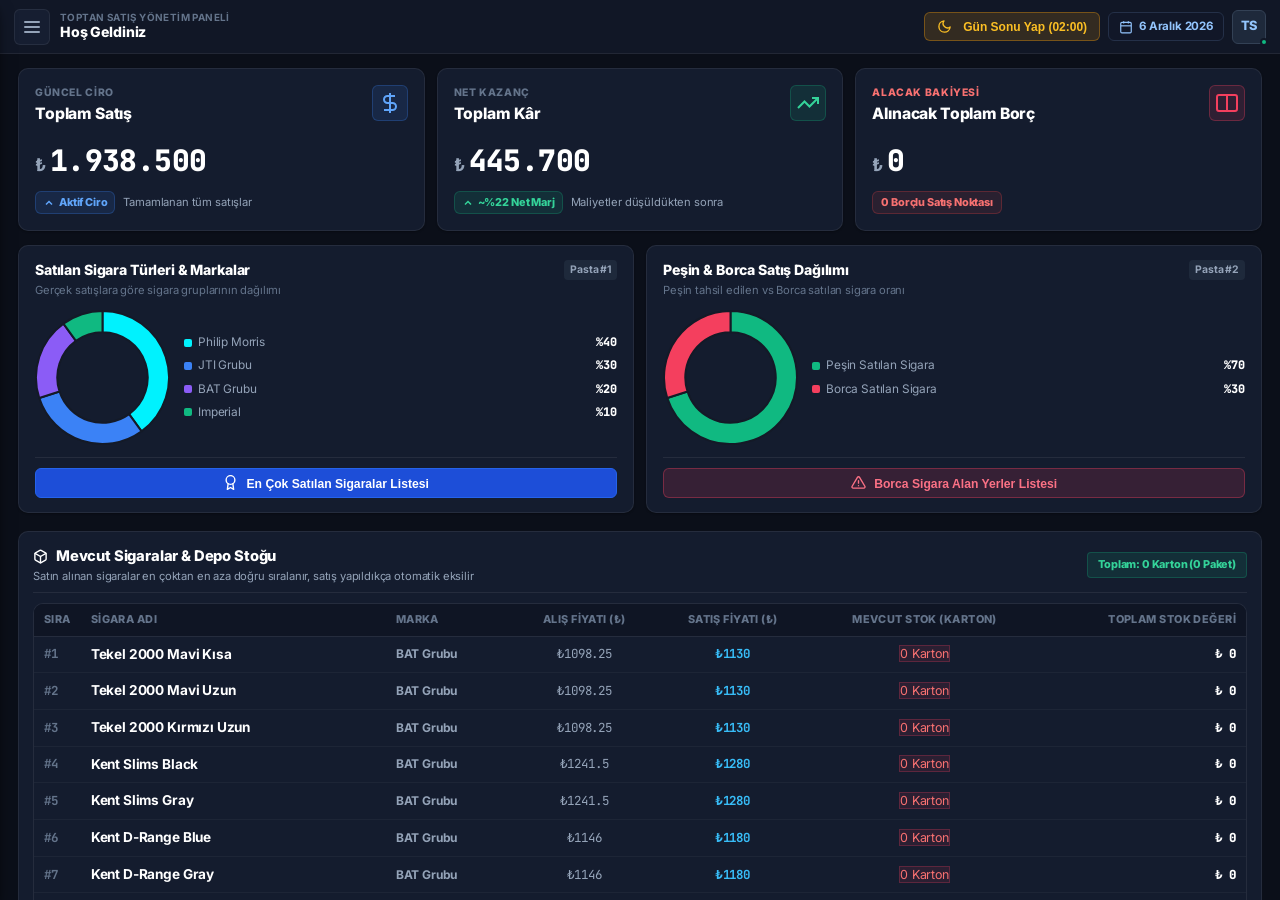
==== commit f1a7d710: "feat: onboarding registration, activation timer on first login, 30-day and unlimited license, 7-day " ====
--- a/index.html
+++ b/index.html
@@ -62,7 +62,7 @@
               </button>
               <div class="user-greeting-box">
                 <div class="sub-title">Toptan Satış Yönetim Paneli</div>
-                <h1 class="user-welcome">Hoş geldin Ramazan Türk</h1>
+                <h1 class="user-welcome" id="topbar-user-welcome">Hoş Geldiniz</h1>
               </div>
             </div>
 
@@ -77,7 +77,7 @@
                 <input type="date" id="topbar-date-input" aria-label="Tarih Seç" />
               </div>
               <div class="avatar-pill">
-                <div class="avatar-img">RT</div>
+                <div class="avatar-img" id="topbar-user-avatar">TS</div>
                 <div class="online-indicator"></div>
               </div>
             </div>
@@ -197,36 +197,25 @@
                 <span class="item-badge" style="background:rgba(59,130,246,0.2); color:#60a5fa;">Yedekleme</span>
               </a>
 
-              <a href="#canli-destek" class="drawer-item" id="drawer-btn-support-chat" style="background:rgba(16,185,129,0.08); border:1px solid rgba(16,185,129,0.25); margin-top:6px;">
+              <a href="javascript:void(0)" class="drawer-item" id="drawer-btn-support-chat" onclick="window.openSupportChatModal && window.openSupportChatModal(event);" style="background:rgba(16,185,129,0.08); border:1px solid rgba(16,185,129,0.25); margin-top:6px; cursor:pointer;">
                 <div class="drawer-icon-box" style="background:rgba(16,185,129,0.2); color:#34d399;">
                   <svg width="20" height="20" viewBox="0 0 24 24" fill="none" stroke="currentColor" stroke-width="2"><path d="M21 15a2 2 0 0 1-2 2H7l-4 4V5a2 2 0 0 1 2-2h14a2 2 0 0 1 2 2z"/></svg>
                 </div>
                 <div class="drawer-item-text">
-                  <span class="item-title" style="color:#34d399; font-weight:800;">💬 Canlı Destek & Patron</span>
-                  <span class="item-sub">Fotoğraflı Mesajlaşma Hattı</span>
+                  <span class="item-title" style="color:#34d399; font-weight:800;">💬 Canlı Destek</span>
+                  <span class="item-sub">Mesaj & Dosya Paylaşımı</span>
                 </div>
                 <span class="item-badge" id="drawer-support-badge" style="background:rgba(16,185,129,0.25); color:#34d399; font-weight:800;">Destek</span>
               </a>
-
-              <a href="admin.html" target="_blank" class="drawer-item" id="drawer-btn-open-admin-panel" style="background:linear-gradient(135deg, rgba(99,102,241,0.12) 0%, rgba(168,85,247,0.12) 100%); border:1px solid rgba(99,102,241,0.35); margin-top:6px;">
-                <div class="drawer-icon-box" style="background:linear-gradient(135deg, #4f46e5 0%, #7c3aed 100%); color:#fff;">
-                  <svg width="20" height="20" viewBox="0 0 24 24" fill="none" stroke="currentColor" stroke-width="2"><rect x="2" y="3" width="20" height="14" rx="2" ry="2"/><line x1="8" y1="21" x2="16" y2="21"/><line x1="12" y1="17" x2="12" y2="21"/></svg>
-                </div>
-                <div class="drawer-item-text">
-                  <span class="item-title" style="color:#a5b4fc; font-weight:800;">Patron Admin Paneli ↗</span>
-                  <span class="item-sub">Supabase Canlı Yönetim & Rapor</span>
-                </div>
-                <span class="item-badge" style="background:rgba(99,102,241,0.25); color:#c7d2fe; font-weight:800;">Web</span>
-              </a>
             </nav>
 
             <div class="drawer-footer">
-              <div class="admin-chip">
+              <div class="admin-chip" onclick="window.openLicenseModal && window.openLicenseModal();" style="cursor:pointer;" title="Lisans & Cihaz Kilidi Durumunu Görüntüle">
                 <div class="admin-info">
-                  <div class="name">Ramazan Türk</div>
-                  <div class="role">Ana Yönetici (Super Admin)</div>
-                </div>
-                <div class="status-tag">Aktif</div>
+                  <div class="name" id="drawer-user-name">Toptancı Yönetimi</div>
+                  <div class="role" id="drawer-user-role">Sistem Lisansı Bekleniyor</div>
+                </div>
+                <div class="status-tag" style="display:flex; align-items:center; gap:4px;"><span>🔑</span> <span>Lisans</span></div>
               </div>
             </div>
           </aside>
@@ -1379,9 +1368,9 @@
           <!-- Fatura Üst Başlık -->
           <div class="invoice-paper-header">
             <div class="invoice-company">
-              <h2 class="inv-brand-title">TÜRK TOPTAN GIDA & TÜTÜN DAĞITIM</h2>
-              <div class="inv-sub">Merkez Dağıtım & Sevkiyat Ağı • Yönetici: Ramazan Türk</div>
-              <div class="inv-sub">Tel: 0555 000 00 00 • İstanbul / Türkiye</div>
+              <h2 class="inv-brand-title" id="inv-header-brand">TOPTAN SATIŞ & DAĞITIM</h2>
+              <div class="inv-sub" id="inv-header-company">Merkez Dağıtım & Sevkiyat Ağı</div>
+              <div class="inv-sub" id="inv-header-phone">İletişim & Sevkiyat</div>
             </div>
             <div class="invoice-meta-box">
               <div class="inv-tag">SATIŞ FATURASI / SEVK İRSALİYESİ</div>
@@ -2954,8 +2943,8 @@
         <!-- Rapor Üst Başlık (A4 PDF İçin) -->
         <div style="background:linear-gradient(135deg, #0f172a, #1e293b); border:1px solid rgba(255,255,255,0.08); border-radius:14px; padding:18px 22px; margin-bottom:20px; display:flex; justify-content:space-between; align-items:center; flex-wrap:wrap; gap:12px;">
           <div>
-            <h2 style="font-size:1.15rem; font-weight:900; color:#00f2fe; margin-bottom:4px;">TÜRK TOPTAN GIDA & TÜTÜN DAĞITIM</h2>
-            <div style="font-size:0.78rem; color:#cbd5e1;">Yönetici: Ramazan Türk • Genel Sevkiyat & Kârlılık Raporu</div>
+            <h2 style="font-size:1.15rem; font-weight:900; color:#00f2fe; margin-bottom:4px;" id="report-header-brand">TOPTAN SATIŞ & DAĞITIM</h2>
+            <div style="font-size:0.78rem; color:#cbd5e1;" id="report-header-company">Genel Sevkiyat & Kârlılık Raporu</div>
           </div>
           <div style="text-align:right;">
             <div style="font-size:0.75rem; color:#94a3b8; font-weight:700;">DÜZENLEME TARİHİ</div>
@@ -3570,57 +3559,145 @@
   </div>
 
   <!-- ==========================================================================
-       MODAL: CANLI DESTEK & PATRON HATTI (FOTOĞRAFLI SOHBET)
+       MODAL: CANLI DESTEK & DESTEK TALEPLERİ (TICKET & MESAJLAŞMA SİSTEMİ)
        ========================================================================== -->
-  <div class="modal-overlay hidden" id="modal-support-chat" style="z-index:99999;">
-    <div class="modal-card" style="max-width:540px; height:85vh; max-height:750px; display:flex; flex-direction:column; background:#0b1120; border:1px solid rgba(16,185,129,0.4); box-shadow:0 25px 60px rgba(0,0,0,0.9), 0 0 35px rgba(16,185,129,0.2);">
+  <div id="modal-support-chat" class="hidden" style="position:fixed !important; top:0; left:0; width:100vw; height:100vh; background:rgba(3,7,18,0.92); backdrop-filter:blur(12px); -webkit-backdrop-filter:blur(12px); z-index:99999999; display:none; align-items:center; justify-content:center; padding:14px; box-sizing:border-box;">
+    <div class="modal-card" style="max-width:580px; width:100%; height:88vh; max-height:780px; display:flex; flex-direction:column; background:#0b1120; border:1px solid rgba(16,185,129,0.4); box-shadow:0 25px 60px rgba(0,0,0,0.95), 0 0 35px rgba(16,185,129,0.2); border-radius:20px; overflow:hidden;">
       
-      <!-- Modal Header -->
-      <div class="modal-header" style="padding:14px 18px; border-bottom:1px solid rgba(255,255,255,0.08); display:flex; align-items:center; justify-content:space-between; background:#090e1a;">
-        <div style="display:flex; align-items:center; gap:10px;">
-          <div style="width:36px; height:36px; border-radius:10px; background:rgba(16,185,129,0.15); border:1px solid rgba(16,185,129,0.3); display:flex; align-items:center; justify-content:center; color:#34d399;">
-            <svg width="20" height="20" viewBox="0 0 24 24" fill="none" stroke="currentColor" stroke-width="2.2"><path d="M21 15a2 2 0 0 1-2 2H7l-4 4V5a2 2 0 0 1 2-2h14a2 2 0 0 1 2 2z"/></svg>
-          </div>
-          <div>
-            <h3 style="font-size:1.02rem; font-weight:900; color:#ffffff; margin:0;">Patron & Merkez Canlı Destek</h3>
-            <span style="font-size:0.7rem; color:#34d399; font-weight:700; display:flex; align-items:center; gap:4px;">
-              <span style="width:6px; height:6px; border-radius:50%; background:#10b981; display:inline-block;"></span> Canlı Hat Aktif
-            </span>
-          </div>
-        </div>
-        <button type="button" class="btn-close-modal" id="btn-close-support-chat" style="background:none; border:none; color:#94a3b8; font-size:1.6rem; cursor:pointer; width:34px; height:34px; display:flex; align-items:center; justify-content:center; border-radius:8px;">&times;</button>
-      </div>
-
-      <!-- Chat Messages Body -->
-      <div id="app-support-chat-box" style="flex:1; padding:16px; overflow-y:auto; display:flex; flex-direction:column; gap:12px; background:#060913;">
-        <div style="text-align:center; color:#64748b; font-size:0.8rem; margin:auto;">
-          Yükleniyor...
-        </div>
-      </div>
-
-      <!-- Photo Preview Strip -->
-      <div id="app-support-preview-strip" style="display:none; padding:8px 12px; background:rgba(16,185,129,0.1); border-top:1px solid rgba(16,185,129,0.3); align-items:center; justify-content:space-between;">
-        <div style="display:flex; align-items:center; gap:10px;">
-          <img id="app-support-preview-img" src="" alt="Önizleme" style="width:44px; height:44px; object-fit:cover; border-radius:6px; border:1px solid #34d399;" />
-          <span style="font-size:0.75rem; color:#34d399; font-weight:700;">Fotoğraf eklendi</span>
-        </div>
-        <button type="button" id="btn-remove-app-preview" style="background:none; border:none; color:#fb7185; font-size:1.2rem; cursor:pointer; font-weight:bold;">&times;</button>
-      </div>
-
-      <!-- Message Input Bar -->
-      <div style="padding:12px 14px; background:#090e1a; border-top:1px solid rgba(255,255,255,0.08); display:flex; align-items:center; gap:8px;">
-        <input type="file" id="app-support-file-input" accept="image/*" style="display:none;" />
-        
-        <button type="button" id="btn-app-attach-photo" style="background:rgba(255,255,255,0.06); border:1px solid rgba(255,255,255,0.12); color:#34d399; width:42px; height:42px; border-radius:10px; display:flex; align-items:center; justify-content:center; cursor:pointer; flex-shrink:0;" title="Kamera / Galeri Fotoğrafı Ekle">
-          <svg width="20" height="20" viewBox="0 0 24 24" fill="none" stroke="currentColor" stroke-width="2"><path d="M23 19a2 2 0 0 1-2 2H3a2 2 0 0 1-2-2V8a2 2 0 0 1 2-2h4l2-3h6l2 3h4a2 2 0 0 1 2 2z"/><circle cx="12" cy="13" r="4"/></svg>
-        </button>
-
-        <input type="text" id="app-support-input-text" placeholder="Patron'a mesaj yazın..." style="flex:1; background:#060913; border:1px solid rgba(255,255,255,0.1); color:#ffffff; padding:10px 14px; border-radius:10px; font-size:0.85rem; outline:none;" />
-
-        <button type="button" id="btn-app-send-message" style="background:linear-gradient(135deg, #10b981 0%, #059669 100%); border:1px solid #34d399; color:#ffffff; padding:10px 16px; border-radius:10px; font-size:0.85rem; font-weight:800; cursor:pointer; display:inline-flex; align-items:center; gap:6px; flex-shrink:0;">
-          <svg width="15" height="15" viewBox="0 0 24 24" fill="none" stroke="currentColor" stroke-width="2.5"><line x1="22" y1="2" x2="11" y2="13"/><polygon points="22 2 15 22 11 13 2 9 22 2"/></svg>
-          Gönder
-        </button>
+      <!-- GÖRÜNÜM 1: DESTEK TALEPLERİ LİSTESİ -->
+      <div id="app-support-view-tickets" style="display:flex; flex-direction:column; height:100%;">
+        <!-- Header -->
+        <div class="modal-header" style="padding:16px 20px; border-bottom:1px solid rgba(255,255,255,0.08); display:flex; align-items:center; justify-content:space-between; background:#090e1a;">
+          <div style="display:flex; align-items:center; gap:12px;">
+            <div style="width:40px; height:40px; border-radius:12px; background:rgba(16,185,129,0.15); border:1px solid rgba(16,185,129,0.3); display:flex; align-items:center; justify-content:center; color:#34d399;">
+              <svg width="22" height="22" viewBox="0 0 24 24" fill="none" stroke="currentColor" stroke-width="2.2"><path d="M21 15a2 2 0 0 1-2 2H7l-4 4V5a2 2 0 0 1 2-2h14a2 2 0 0 1 2 2z"/></svg>
+            </div>
+            <div>
+              <h3 style="font-size:1.05rem; font-weight:900; color:#ffffff; margin:0;">Destek Taleplerim</h3>
+              <span style="font-size:0.72rem; color:#94a3b8;">Yönetim ile resmi görüşmeler ve talepler</span>
+            </div>
+          </div>
+          <button type="button" class="btn-close-modal" id="btn-close-support-modal" style="background:none; border:none; color:#94a3b8; font-size:1.6rem; cursor:pointer; width:34px; height:34px; display:flex; align-items:center; justify-content:center; border-radius:8px;">&times;</button>
+        </div>
+
+        <!-- Üst Eylem Çubuğu: Yeni Destek Talebi Oluştur Butonu -->
+        <div style="padding:14px 18px; background:rgba(255,255,255,0.02); border-bottom:1px solid rgba(255,255,255,0.06); display:flex; align-items:center; justify-content:space-between;">
+          <span style="font-size:0.8rem; color:#cbd5e1; font-weight:700;">Konuşma Geçmişi</span>
+          <button type="button" id="btn-open-create-ticket-view" style="background:linear-gradient(135deg, #10b981 0%, #059669 100%); border:1px solid #34d399; color:#fff; padding:8px 16px; border-radius:10px; font-size:0.82rem; font-weight:900; cursor:pointer; display:inline-flex; align-items:center; gap:6px; box-shadow:0 4px 15px rgba(16,185,129,0.3);">
+            <svg width="15" height="15" viewBox="0 0 24 24" fill="none" stroke="currentColor" stroke-width="3"><line x1="12" y1="5" x2="12" y2="19"/><line x1="5" y1="12" x2="19" y2="12"/></svg>
+            Yeni Destek Oluştur
+          </button>
+        </div>
+
+        <!-- Talepler Listesi Kutusu -->
+        <div id="app-support-tickets-list" style="flex:1; padding:16px; overflow-y:auto; display:flex; flex-direction:column; gap:12px; background:#060913;">
+          <!-- JS Doldurur -->
+        </div>
+      </div>
+
+      <!-- GÖRÜNÜM 2: YENİ DESTEK TALEBİ OLUŞTURMA FORMU -->
+      <div id="app-support-view-create" style="display:none; flex-direction:column; height:100%;">
+        <!-- Header -->
+        <div class="modal-header" style="padding:16px 20px; border-bottom:1px solid rgba(255,255,255,0.08); display:flex; align-items:center; justify-content:space-between; background:#090e1a;">
+          <div style="display:flex; align-items:center; gap:10px;">
+            <button type="button" id="btn-back-to-tickets-from-create" style="background:rgba(255,255,255,0.08); border:1px solid rgba(255,255,255,0.15); color:#fff; width:34px; height:34px; border-radius:8px; display:flex; align-items:center; justify-content:center; cursor:pointer;" title="Taleplere Dön">
+              <svg width="16" height="16" viewBox="0 0 24 24" fill="none" stroke="currentColor" stroke-width="2.5"><line x1="19" y1="12" x2="5" y2="12"/><polyline points="12 19 5 12 12 5"/></svg>
+            </button>
+            <div>
+              <h3 style="font-size:1.05rem; font-weight:900; color:#ffffff; margin:0;">Yeni Destek Talebi</h3>
+              <span style="font-size:0.72rem; color:#34d399;">Patron / Yönetim Bildirimi</span>
+            </div>
+          </div>
+          <button type="button" class="btn-close-modal" id="btn-close-support-modal-create" style="background:none; border:none; color:#94a3b8; font-size:1.6rem; cursor:pointer;">&times;</button>
+        </div>
+
+        <!-- Form Gövdesi -->
+        <div style="flex:1; padding:20px; overflow-y:auto; background:#060913; display:flex; flex-direction:column; gap:16px;">
+          <div>
+            <label style="display:block; font-size:0.78rem; font-weight:800; color:#a5b4fc; margin-bottom:6px;">TALEP KONUSU / BAŞLIK</label>
+            <input type="text" id="app-new-ticket-subject" placeholder="Örn: Eksik Koli Bildirimi / Fatura Talebi / Fiyat Sorusu" style="width:100%; box-sizing:border-box; background:#0b1120; border:1px solid rgba(99,102,241,0.4); color:#ffffff; padding:12px 14px; border-radius:10px; font-size:0.9rem; outline:none;" />
+          </div>
+
+          <div style="flex:1; display:flex; flex-direction:column;">
+            <label style="display:block; font-size:0.78rem; font-weight:800; color:#a5b4fc; margin-bottom:6px;">TALEBİNİZ VE MESAJINIZ</label>
+            <textarea id="app-new-ticket-message" placeholder="Talebinizi, sorununuzu veya iletmek istediğiniz detayları buraya yazınız..." style="width:100%; flex:1; min-height:120px; box-sizing:border-box; background:#0b1120; border:1px solid rgba(255,255,255,0.12); color:#ffffff; padding:12px 14px; border-radius:10px; font-size:0.88rem; outline:none; resize:none; line-height:1.4;"></textarea>
+          </div>
+
+          <!-- Dosya Ekleme & Önizleme Alanı -->
+          <div style="background:rgba(255,255,255,0.03); border:1px dashed rgba(255,255,255,0.15); border-radius:12px; padding:14px; text-align:center;">
+            <input type="file" id="app-new-ticket-file-input" accept="image/*,.pdf,.doc,.docx,.xls,.xlsx,.txt,.csv" style="display:none;" />
+            
+            <div id="app-new-ticket-preview-box" style="display:none; align-items:center; justify-content:space-between; background:rgba(16,185,129,0.12); border:1px solid #10b981; border-radius:8px; padding:8px 12px; margin-bottom:10px;">
+              <div style="display:flex; align-items:center; gap:8px;">
+                <span style="font-size:1.4rem;">📎</span>
+                <span id="app-new-ticket-preview-name" style="font-size:0.8rem; color:#fff; font-weight:700; max-width:240px; white-space:nowrap; overflow:hidden; text-overflow:ellipsis;">dosya.pdf</span>
+              </div>
+              <button type="button" id="btn-remove-new-ticket-file" style="background:none; border:none; color:#fb7185; font-size:1.2rem; cursor:pointer;">&times;</button>
+            </div>
+
+            <button type="button" id="btn-trigger-ticket-file" style="background:rgba(99,102,241,0.15); border:1px solid rgba(99,102,241,0.35); color:#a5b4fc; padding:8px 16px; border-radius:8px; font-size:0.82rem; font-weight:800; cursor:pointer; display:inline-flex; align-items:center; gap:6px;">
+              <svg width="16" height="16" viewBox="0 0 24 24" fill="none" stroke="currentColor" stroke-width="2"><path d="M21.44 11.05l-9.19 9.19a6 6 0 0 1-8.49-8.49l9.19-9.19a4 4 0 0 1 5.66 5.66l-9.2 9.19a2 2 0 0 1-2.83-2.83l8.49-8.48"/></svg>
+              Fotoğraf, PDF, TXT veya Belge Ekle (Opsiyonel)
+            </button>
+          </div>
+
+          <button type="button" id="btn-submit-create-ticket" style="background:linear-gradient(135deg, #10b981 0%, #059669 100%); border:1px solid #34d399; color:#ffffff; padding:13px 20px; border-radius:12px; font-size:0.95rem; font-weight:900; cursor:pointer; box-shadow:0 8px 25px rgba(16,185,129,0.35); display:flex; align-items:center; justify-content:center; gap:8px;">
+            <span>🚀 Talebi Başlat ve Gönder</span>
+          </button>
+        </div>
+      </div>
+
+      <!-- GÖRÜNÜM 3: TALEP İÇİ MESAJLAŞMA & SOHBET PENCERESİ -->
+      <div id="app-support-view-chat" style="display:none; flex-direction:column; height:100%;">
+        <!-- Header -->
+        <div class="modal-header" style="padding:14px 18px; border-bottom:1px solid rgba(255,255,255,0.08); display:flex; align-items:center; justify-content:space-between; background:#090e1a;">
+          <div style="display:flex; align-items:center; gap:10px; overflow:hidden;">
+            <button type="button" id="btn-back-to-tickets-from-chat" style="background:rgba(255,255,255,0.08); border:1px solid rgba(255,255,255,0.15); color:#fff; width:34px; height:34px; border-radius:8px; display:flex; align-items:center; justify-content:center; cursor:pointer; flex-shrink:0;" title="Taleplere Dön">
+              <svg width="16" height="16" viewBox="0 0 24 24" fill="none" stroke="currentColor" stroke-width="2.5"><line x1="19" y1="12" x2="5" y2="12"/><polyline points="12 19 5 12 12 5"/></svg>
+            </button>
+            <div style="overflow:hidden;">
+              <h3 id="app-chat-active-subject" style="font-size:0.96rem; font-weight:900; color:#ffffff; margin:0; white-space:nowrap; overflow:hidden; text-overflow:ellipsis;">Destek Talebi</h3>
+              <span id="app-chat-active-code" style="font-size:0.68rem; color:#34d399; font-weight:800; font-family:monospace;">#DST-1001</span>
+            </div>
+          </div>
+          <button type="button" class="btn-close-modal" id="btn-close-support-modal-chat" style="background:none; border:none; color:#94a3b8; font-size:1.6rem; cursor:pointer;">&times;</button>
+        </div>
+
+        <!-- Chat Messages Body -->
+        <div id="app-support-chat-box" style="flex:1; padding:16px; overflow-y:auto; display:flex; flex-direction:column; gap:12px; background:#060913;">
+          <div style="text-align:center; color:#64748b; font-size:0.8rem; margin:auto;">
+            Mesajlar yükleniyor...
+          </div>
+        </div>
+
+        <!-- Attachment Preview Strip -->
+        <div id="app-support-preview-strip" style="display:none; padding:8px 12px; background:rgba(16,185,129,0.1); border-top:1px solid rgba(16,185,129,0.3); align-items:center; justify-content:space-between;">
+          <div style="display:flex; align-items:center; gap:10px;">
+            <img id="app-support-preview-img" src="" alt="Önizleme" style="width:44px; height:44px; object-fit:cover; border-radius:6px; border:1px solid #34d399; display:none;" />
+            <div id="app-support-preview-doc" style="display:none; align-items:center; gap:8px; background:rgba(255,255,255,0.08); padding:6px 12px; border-radius:8px; border:1px solid #34d399;">
+              <span style="font-size:1.3rem;">📄</span>
+              <span id="app-support-preview-doc-name" style="font-size:0.75rem; color:#fff; font-weight:700; max-width:200px; white-space:nowrap; overflow:hidden; text-overflow:ellipsis;">belge.pdf</span>
+            </div>
+            <span style="font-size:0.75rem; color:#34d399; font-weight:700;">Dosya eklendi</span>
+          </div>
+          <button type="button" id="btn-remove-app-preview" style="background:none; border:none; color:#fb7185; font-size:1.2rem; cursor:pointer; font-weight:bold;">&times;</button>
+        </div>
+
+        <!-- Message Input Bar -->
+        <div style="padding:12px 14px; background:#090e1a; border-top:1px solid rgba(255,255,255,0.08); display:flex; align-items:center; gap:8px;">
+          <input type="file" id="app-support-file-input" accept="image/*,.pdf,.doc,.docx,.xls,.xlsx,.txt,.csv" style="display:none;" />
+          
+          <button type="button" id="btn-app-attach-photo" style="background:rgba(255,255,255,0.06); border:1px solid rgba(255,255,255,0.12); color:#34d399; width:42px; height:42px; border-radius:10px; display:flex; align-items:center; justify-content:center; cursor:pointer; flex-shrink:0;" title="Fotoğraf, PDF, TXT veya Belge Ekle">
+            <svg width="20" height="20" viewBox="0 0 24 24" fill="none" stroke="currentColor" stroke-width="2"><path d="M21.44 11.05l-9.19 9.19a6 6 0 0 1-8.49-8.49l9.19-9.19a4 4 0 0 1 5.66 5.66l-9.2 9.19a2 2 0 0 1-2.83-2.83l8.49-8.48"/></svg>
+          </button>
+
+          <input type="text" id="app-support-input-text" placeholder="Yanıtınızı yazın..." style="flex:1; background:#060913; border:1px solid rgba(255,255,255,0.1); color:#ffffff; padding:10px 14px; border-radius:10px; font-size:0.85rem; outline:none;" />
+
+          <button type="button" id="btn-app-send-message" style="background:linear-gradient(135deg, #10b981 0%, #059669 100%); border:1px solid #34d399; color:#ffffff; padding:10px 16px; border-radius:10px; font-size:0.85rem; font-weight:800; cursor:pointer; display:inline-flex; align-items:center; gap:6px; flex-shrink:0;">
+            <svg width="15" height="15" viewBox="0 0 24 24" fill="none" stroke="currentColor" stroke-width="2.5"><line x1="22" y1="2" x2="11" y2="13"/><polygon points="22 2 15 22 11 13 2 9 22 2"/></svg>
+            Gönder
+          </button>
+        </div>
       </div>
 
     </div>
@@ -3639,45 +3716,118 @@
   </div>
 
   <!-- ==========================================================================
-       LİSANS & DONANIM CİHAZ KİLİDİ MODALI (KAÇAK KULLANIMI ENGELLEME)
+       LİSANS & DONANIM CİHAZ KİLİDİ MODALI (KAYIT & GEÇİLEMEZ LİSANS KAPISI)
        ========================================================================== -->
-  <div id="modal-license-gate" class="hidden" style="position:fixed; top:0; left:0; width:100vw; height:100vh; background:rgba(3,7,18,0.94); backdrop-filter:blur(16px); -webkit-backdrop-filter:blur(16px); z-index:99999999; display:flex; align-items:center; justify-content:center; padding:16px;">
-    <div style="background:#090e1a; border:1px solid rgba(99,102,241,0.35); box-shadow:0 30px 80px rgba(0,0,0,0.95), 0 0 50px rgba(99,102,241,0.25); border-radius:20px; max-width:480px; width:100%; padding:28px 24px; text-align:center;">
+  <div id="modal-license-gate" style="position:fixed !important; top:0; left:0; width:100vw; height:100vh; background:#030712; z-index:999999999; display:flex; align-items:center; justify-content:center; padding:16px; box-sizing:border-box;">
+    <div style="background:#090e1a; border:1px solid rgba(99,102,241,0.35); box-shadow:0 30px 80px rgba(0,0,0,0.95), 0 0 50px rgba(99,102,241,0.25); border-radius:20px; max-width:480px; width:100%; padding:28px 24px; text-align:center; position:relative; max-height:92vh; overflow-y:auto;">
       
-      <div style="width:68px; height:68px; border-radius:20px; background:linear-gradient(135deg, rgba(99,102,241,0.2) 0%, rgba(168,85,247,0.2) 100%); border:1px solid #818cf8; display:flex; align-items:center; justify-content:center; margin:0 auto 18px; color:#a5b4fc;">
-        <svg width="34" height="34" viewBox="0 0 24 24" fill="none" stroke="currentColor" stroke-width="2.2"><rect x="3" y="11" width="18" height="11" rx="2" ry="2"/><path d="M7 11V7a5 5 0 0 1 10 0v4"/></svg>
-      </div>
-
-      <h2 id="lic-gate-title" style="font-size:1.3rem; font-weight:900; color:#ffffff; margin:0 0 8px;">Sistem Aktivasyonu & Lisans</h2>
-      <p id="lic-gate-desc" style="font-size:0.82rem; color:#94a3b8; line-height:1.45; margin:0 0 20px;">
-        Bu yazılım izinsiz kopyalama ve kaçak kullanıma karşı donanım kilidiyle korunmaktadır. Lütfen yöneticinizden aldığınız lisans anahtarını giriniz.
-      </p>
-
-      <!-- Hata / Uyarı Mesajı -->
+      <!-- Lisanssızken kapatma butonu YOKTUR - Kesinlikle geçilemez -->
+      <button type="button" id="btn-close-license-gate" onclick="window.closeLicenseModal && window.closeLicenseModal();" style="display:none; position:absolute; top:16px; right:16px; background:none; border:none; color:#64748b; font-size:1.6rem; cursor:pointer; line-height:1;">&times;</button>
+
+      <div style="width:64px; height:64px; border-radius:20px; background:linear-gradient(135deg, rgba(99,102,241,0.2) 0%, rgba(168,85,247,0.2) 100%); border:1px solid #818cf8; display:flex; align-items:center; justify-content:center; margin:0 auto 16px; color:#a5b4fc;">
+        <svg width="32" height="32" viewBox="0 0 24 24" fill="none" stroke="currentColor" stroke-width="2.2"><rect x="3" y="11" width="18" height="11" rx="2" ry="2"/><path d="M7 11V7a5 5 0 0 1 10 0v4"/></svg>
+      </div>
+
+      <!-- Hata / Uyarı Mesajı Kutusu -->
       <div id="lic-gate-alert" style="display:none; background:rgba(244,63,94,0.12); border:1px solid #f43f5e; color:#fca5a5; font-size:0.8rem; font-weight:700; padding:10px 14px; border-radius:10px; margin-bottom:16px; text-align:left;">
         <span id="lic-gate-alert-text">Lisans hatası</span>
       </div>
 
-      <div id="lic-gate-input-box" style="margin-bottom:16px;">
-        <label style="display:block; text-align:left; font-size:0.75rem; font-weight:800; color:#a5b4fc; margin-bottom:6px;">LİSANS ANAHTARINIZ</label>
-        <input type="text" id="input-license-key" placeholder="Örn: LIC-8421-9502" style="width:100%; box-sizing:border-box; background:#040711; border:1.5px solid #6366f1; color:#38bdf8; padding:12px 14px; border-radius:12px; font-family:monospace; font-size:1.1rem; font-weight:800; text-align:center; letter-spacing:1.5px; outline:none; text-transform:uppercase;" />
-      </div>
-
-      <button type="button" id="btn-activate-license" style="width:100%; background:linear-gradient(135deg, #6366f1 0%, #4f46e5 100%); border:1px solid #818cf8; color:#ffffff; padding:13px 20px; border-radius:12px; font-size:0.92rem; font-weight:900; cursor:pointer; box-shadow:0 8px 25px rgba(79,70,229,0.4); display:flex; align-items:center; justify-content:center; gap:8px; margin-bottom:18px;">
-        <span>Cihazı Mühürle & Giriş Yap</span>
-        <svg width="16" height="16" viewBox="0 0 24 24" fill="none" stroke="currentColor" stroke-width="2.5"><polyline points="9 18 15 12 9 6"/></svg>
-      </button>
-
-      <div style="background:rgba(255,255,255,0.03); border:1px solid rgba(255,255,255,0.06); border-radius:10px; padding:10px 14px; text-align:left; font-size:0.72rem; color:#64748b;">
+      <!-- ==========================================
+           ADIM 1: YENİ TOPTANCI KAYIT FORMU
+           ========================================== -->
+      <div id="lic-step-register" style="display:block;">
+        <h2 style="font-size:1.25rem; font-weight:900; color:#ffffff; margin:0 0 6px;">Toptancı Kaydı & Aktivasyon</h2>
+        <p style="font-size:0.82rem; color:#94a3b8; line-height:1.45; margin:0 0 18px;">
+          Sistemi kullanmaya başlamak için lütfen işletme ve iletişim bilgilerinizi giriniz. Bilgileriniz yöneticiye (Patron) iletilecektir.
+        </p>
+
+        <div style="display:flex; flex-direction:column; gap:12px; margin-bottom:18px; text-align:left;">
+          <div>
+            <label style="display:block; font-size:0.75rem; font-weight:800; color:#cbd5e1; margin-bottom:4px;">YETKİLİ ADI SOYADI *</label>
+            <input type="text" id="reg-contact-person" placeholder="Örn: Ahmet Yılmaz" style="width:100%; box-sizing:border-box; background:#040711; border:1px solid rgba(255,255,255,0.15); color:#fff; padding:11px 14px; border-radius:10px; font-size:0.9rem; outline:none;" />
+          </div>
+
+          <div>
+            <label style="display:block; font-size:0.75rem; font-weight:800; color:#cbd5e1; margin-bottom:4px;">ŞİRKET / TOPTANCI İSMİ *</label>
+            <input type="text" id="reg-company-name" placeholder="Örn: Yılmaz Toptan Gıda" style="width:100%; box-sizing:border-box; background:#040711; border:1px solid rgba(255,255,255,0.15); color:#fff; padding:11px 14px; border-radius:10px; font-size:0.9rem; outline:none;" />
+          </div>
+
+          <div>
+            <label style="display:block; font-size:0.75rem; font-weight:800; color:#cbd5e1; margin-bottom:4px;">TELEFON NUMARASI *</label>
+            <input type="tel" id="reg-phone" placeholder="Örn: 0532 123 45 67" style="width:100%; box-sizing:border-box; background:#040711; border:1px solid rgba(255,255,255,0.15); color:#fff; padding:11px 14px; border-radius:10px; font-size:0.9rem; outline:none;" />
+          </div>
+        </div>
+
+        <button type="button" id="btn-submit-registration" style="width:100%; background:linear-gradient(135deg, #10b981 0%, #059669 100%); border:1px solid #34d399; color:#ffffff; padding:13px 20px; border-radius:12px; font-size:0.92rem; font-weight:900; cursor:pointer; box-shadow:0 8px 25px rgba(16,185,129,0.3); display:flex; align-items:center; justify-content:center; gap:8px; margin-bottom:12px;">
+          <span>🚀 Hesap Oluştur & Yöneticiye Gönder</span>
+        </button>
+
+        <button type="button" id="btn-switch-to-key" style="background:none; border:none; color:#818cf8; font-size:0.8rem; cursor:pointer; font-weight:700; text-decoration:underline;">
+          Zaten bir lisans anahtarım var →
+        </button>
+      </div>
+
+      <!-- ==========================================
+           ADIM 2: ERİŞİM / LİSANS ANAHTARI GİRİŞİ
+           ========================================== -->
+      <div id="lic-step-key" style="display:none;">
+        <h2 id="lic-gate-title" style="font-size:1.25rem; font-weight:900; color:#ffffff; margin:0 0 6px;">Erişim Anahtarı Girişi</h2>
+        <p id="lic-gate-desc" style="font-size:0.82rem; color:#94a3b8; line-height:1.45; margin:0 0 18px;">
+          Kaydınız alındı. Lütfen yöneticinizden (Patron) aldığınız <strong>30 Günlük</strong> veya <strong>Sınırsız</strong> lisans anahtarını giriniz:
+        </p>
+
+        <div id="lic-gate-input-box" style="margin-bottom:16px;">
+          <label style="display:block; text-align:left; font-size:0.75rem; font-weight:800; color:#a5b4fc; margin-bottom:6px;">LİSANS / ERİŞİM ANAHTARINIZ</label>
+          <input type="text" id="input-license-key" placeholder="Örn: LIC-30D-9502" style="width:100%; box-sizing:border-box; background:#040711; border:1.5px solid #6366f1; color:#38bdf8; padding:12px 14px; border-radius:12px; font-family:monospace; font-size:1.1rem; font-weight:800; text-align:center; letter-spacing:1.5px; outline:none; text-transform:uppercase;" />
+        </div>
+
+        <button type="button" id="btn-activate-license" style="width:100%; background:linear-gradient(135deg, #6366f1 0%, #4f46e5 100%); border:1px solid #818cf8; color:#ffffff; padding:13px 20px; border-radius:12px; font-size:0.92rem; font-weight:900; cursor:pointer; box-shadow:0 8px 25px rgba(79,70,229,0.4); display:flex; align-items:center; justify-content:center; gap:8px; margin-bottom:14px;">
+          <span>Cihazı Mühürle & Giriş Yap</span>
+          <svg width="16" height="16" viewBox="0 0 24 24" fill="none" stroke="currentColor" stroke-width="2.5"><polyline points="9 18 15 12 9 6"/></svg>
+        </button>
+
+        <button type="button" id="btn-switch-to-reg" style="background:none; border:none; color:#94a3b8; font-size:0.78rem; cursor:pointer; font-weight:700;">
+          ← Bilgilerimi Düzenle
+        </button>
+      </div>
+
+      <div style="margin-top:16px; background:rgba(255,255,255,0.03); border:1px solid rgba(255,255,255,0.06); border-radius:10px; padding:10px 14px; text-align:left; font-size:0.72rem; color:#64748b;">
         <div style="display:flex; justify-content:space-between; margin-bottom:4px;">
           <span>Cihaz Donanım Kimliği:</span>
           <strong id="display-device-fingerprint" style="color:#94a3b8; font-family:monospace;">--</strong>
         </div>
         <div style="color:#475569; font-size:0.68rem; line-height:1.3;">
-          * Lisansınız tek bir cihaza mühürlenir. Başka telefona kopyalanamaz. Cihaz değişikliğinde sistem yöneticinizden kilidi sıfırlamasını isteyiniz.
-        </div>
-      </div>
-
+          * Lisans anahtarı ilk girildiği andan itibaren süre işlemeye başlar. Lisans tek bir cihaza mühürlenir.
+        </div>
+      </div>
+
+    </div>
+  </div>
+
+  <!-- ==========================================================================
+       7 GÜNLÜK HOŞGÖRÜ EK SÜRE UYARI MODALI (SİSTEM HENÜZ KİLİTLENMEDİ)
+       ========================================================================== -->
+  <div id="modal-grace-warning" style="display:none; position:fixed !important; inset:0; background:rgba(0,0,0,0.85); z-index:99999999; align-items:center; justify-content:center; padding:16px;">
+    <div style="background:#090e1a; border:2px solid #f59e0b; box-shadow:0 25px 70px rgba(245,158,11,0.25); border-radius:18px; max-width:440px; width:100%; padding:24px; text-align:center;">
+      <div style="width:60px; height:60px; border-radius:16px; background:rgba(245,158,11,0.15); border:1px solid #fbbf24; display:flex; align-items:center; justify-content:center; margin:0 auto 14px; font-size:1.8rem;">
+        ⚠️
+      </div>
+      <h3 style="font-size:1.2rem; font-weight:900; color:#fbbf24; margin:0 0 8px;">30 Günlük Lisans Süreniz Doldu!</h3>
+      <p style="font-size:0.85rem; color:#e2e8f0; line-height:1.45; margin:0 0 14px;">
+        Sisteminiz <strong>7 günlük hoşgörü süresi</strong> modundadır. Ödeme yapılmadığı takdirde sistem <strong id="grace-days-left-text" style="color:#f43f5e;">7 gün</strong> içinde tamamen kilitlenecektir.
+      </p>
+      <div style="background:rgba(245,158,11,0.08); border:1px solid rgba(245,158,11,0.25); border-radius:10px; padding:10px 12px; font-size:0.75rem; color:#fcd34d; text-align:left; margin-bottom:18px;">
+        📌 <strong>Önemli Bilgilendirme:</strong> Geciktiğiniz günler, yeni alacağınız 30 günlük lisans sürenizden otomatik olarak kesilecektir (Örn: 3 gün gecikme = yeni lisans 27 gün).
+      </div>
+      <div style="display:flex; gap:10px;">
+        <button type="button" id="btn-grace-enter-key" onclick="document.getElementById('modal-grace-warning').style.display='none'; window.openLicenseModal();" style="flex:1; background:linear-gradient(135deg, #f59e0b 0%, #d97706 100%); border:none; color:#fff; font-weight:800; padding:11px; border-radius:10px; cursor:pointer;">
+          🔑 Yeni Anahtar Gir
+        </button>
+        <button type="button" id="btn-grace-continue" onclick="document.getElementById('modal-grace-warning').style.display='none';" style="flex:1; background:rgba(255,255,255,0.08); border:1px solid rgba(255,255,255,0.15); color:#cbd5e1; font-weight:800; padding:11px; border-radius:10px; cursor:pointer;">
+          Devam Et
+        </button>
+      </div>
     </div>
   </div>
 
--- a/style.css
+++ b/style.css
@@ -1,6 +1,6 @@
 /* ==========================================================================
    TOPTANCI SATIŞ SİSTEMİ - SADE & MAT KURUMSAL KOYU TEMA (ERP / SAHA POS)
-   Geliştirici: Antigravity AI | Kullanıcı: Ramazan Türk (Kurumsal Sürüm)
+   Geliştirici: Antigravity AI | Çoklu Toptancı Lisanslı Sürüm
    ========================================================================== */
 
 :root {
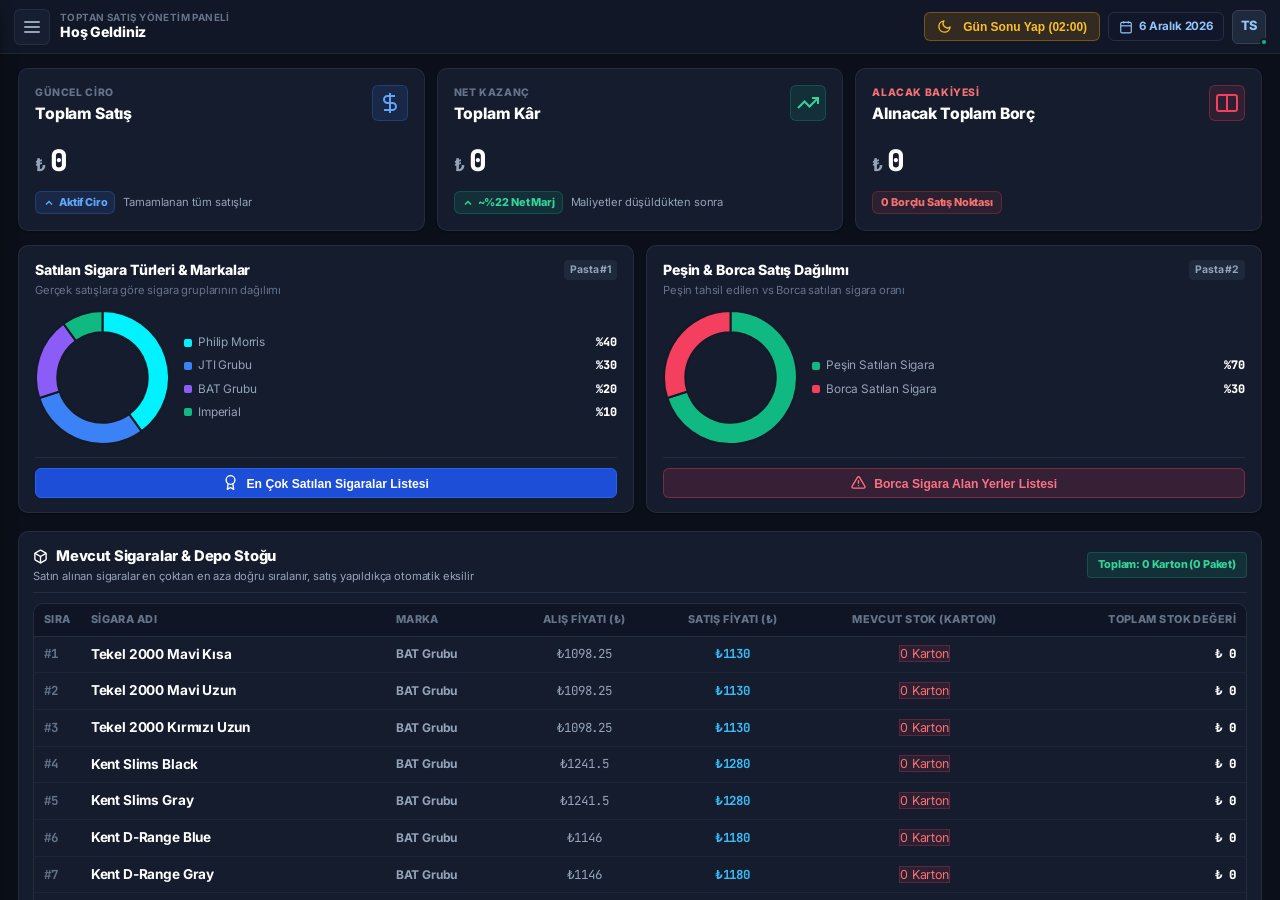
==== commit 3a26132b: "fix: zero out demo daily sales timeline and hardcoded drawer metrics" ====
--- a/index.html
+++ b/index.html
@@ -121,9 +121,9 @@
                 </div>
                 <div class="drawer-item-text">
                   <span class="item-title">Satış Noktaları</span>
-                  <span class="item-sub" id="drawer-dealer-count-sub">48 Aktif Bayi & Market</span>
-                </div>
-                <span class="counter-badge" id="drawer-dealer-counter">48</span>
+                  <span class="item-sub" id="drawer-dealer-count-sub">0 Aktif Bayi & Market</span>
+                </div>
+                <span class="counter-badge" id="drawer-dealer-counter">0</span>
               </a>
 
               <a href="#bayi-alim" class="drawer-item" data-page="dealers">
@@ -134,7 +134,7 @@
                   <span class="item-title">Bayi Alım</span>
                   <span class="item-sub">Gelen Siparişler & Sevkiyat</span>
                 </div>
-                <span class="counter-badge pulse">12 Yeni</span>
+                <span class="counter-badge pulse" id="drawer-orders-counter">0 Yeni</span>
               </a>
 
               <a href="#satis-grafikleri" class="drawer-item" data-page="charts">
@@ -170,7 +170,7 @@
                   <span class="item-title">Alınacak Toplam Borç</span>
                   <span class="item-sub text-emerald">Müşteri / Bayi Bakiyeleri</span>
                 </div>
-                <span class="money-badge emerald" id="drawer-receivables-badge">₺ 428.500</span>
+                <span class="money-badge emerald" id="drawer-receivables-badge">₺ 0</span>
               </a>
 
               <a href="#verilecek-borc" class="drawer-item" data-page="payables">
@@ -181,7 +181,7 @@
                   <span class="item-title">Verilecek Toplam Borç</span>
                   <span class="item-sub text-rose">Fabrika & Tedarikçi Borcu</span>
                 </div>
-                <span class="money-badge rose">₺ 194.200</span>
+                <span class="money-badge rose" id="drawer-payables-badge">₺ 0</span>
               </a>
 
               <div class="nav-section-title">VERİ GÜVENLİĞİ & YEDEK</div>
